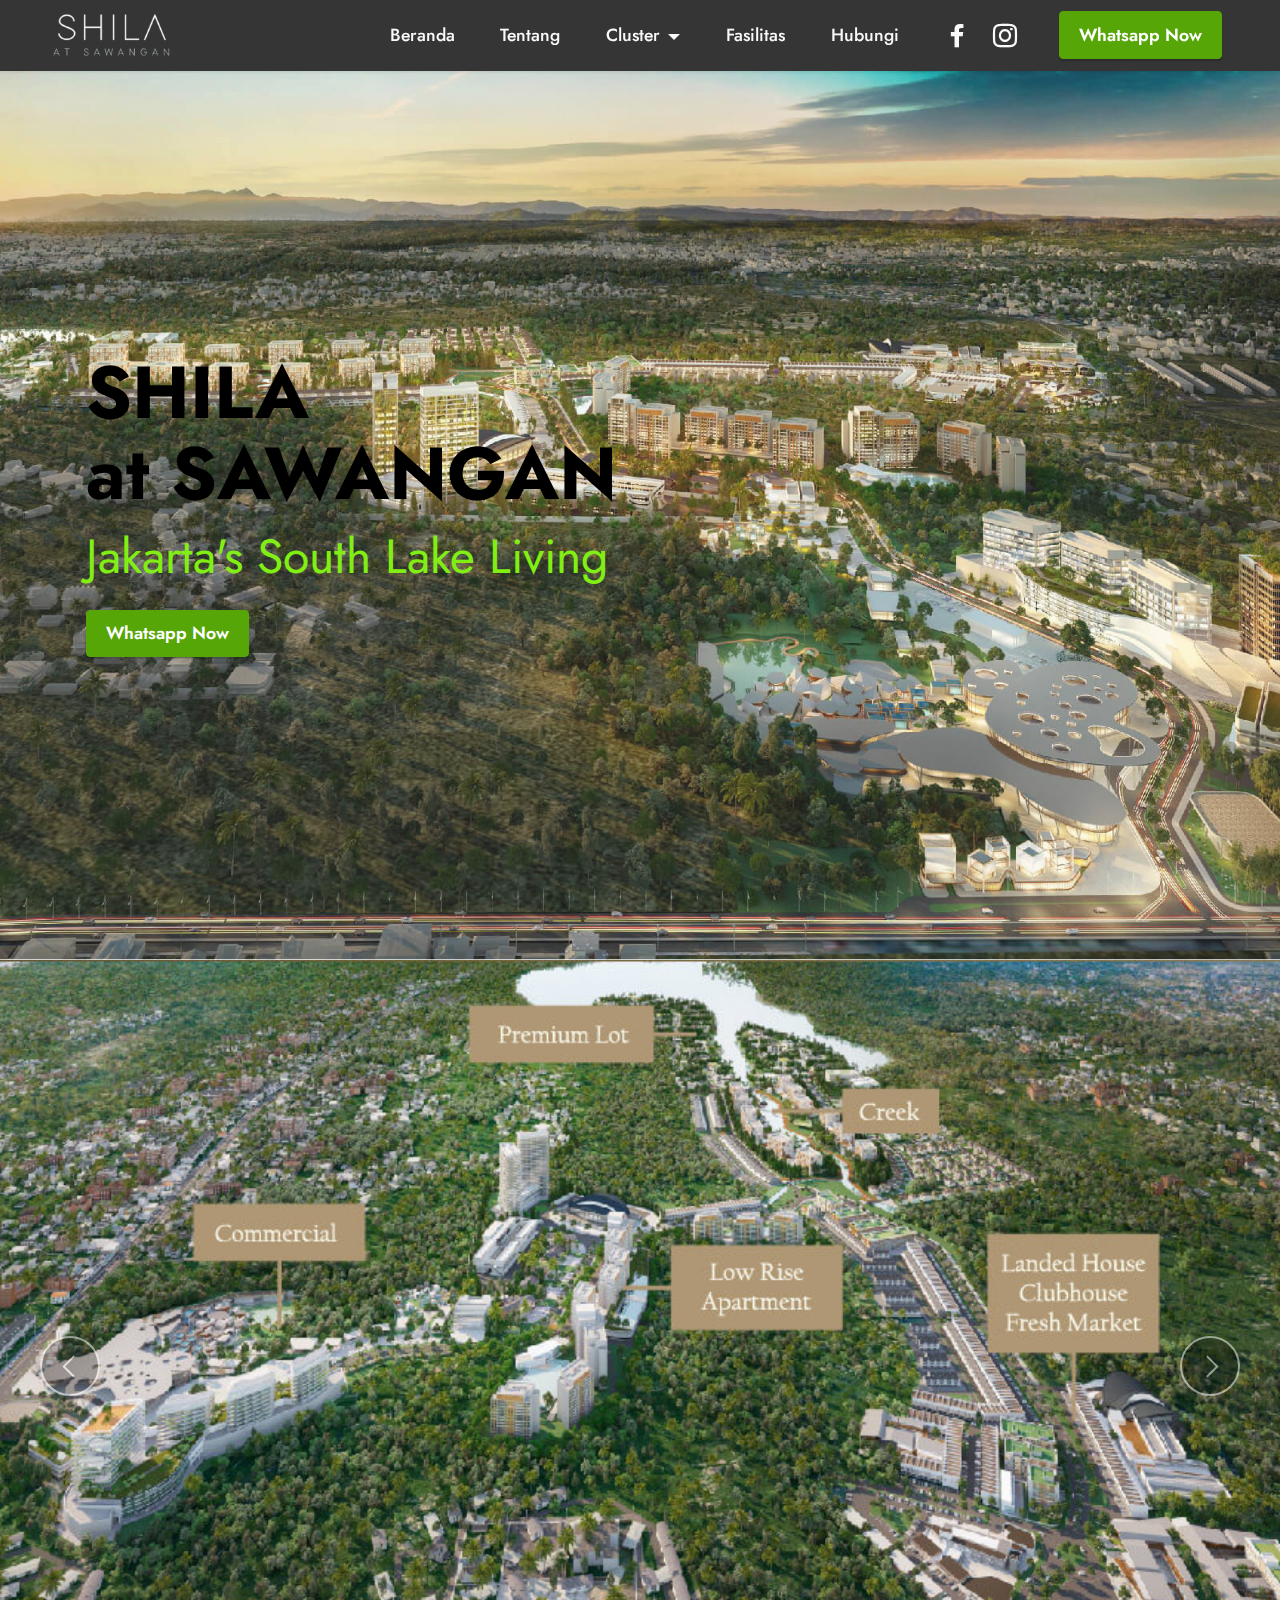
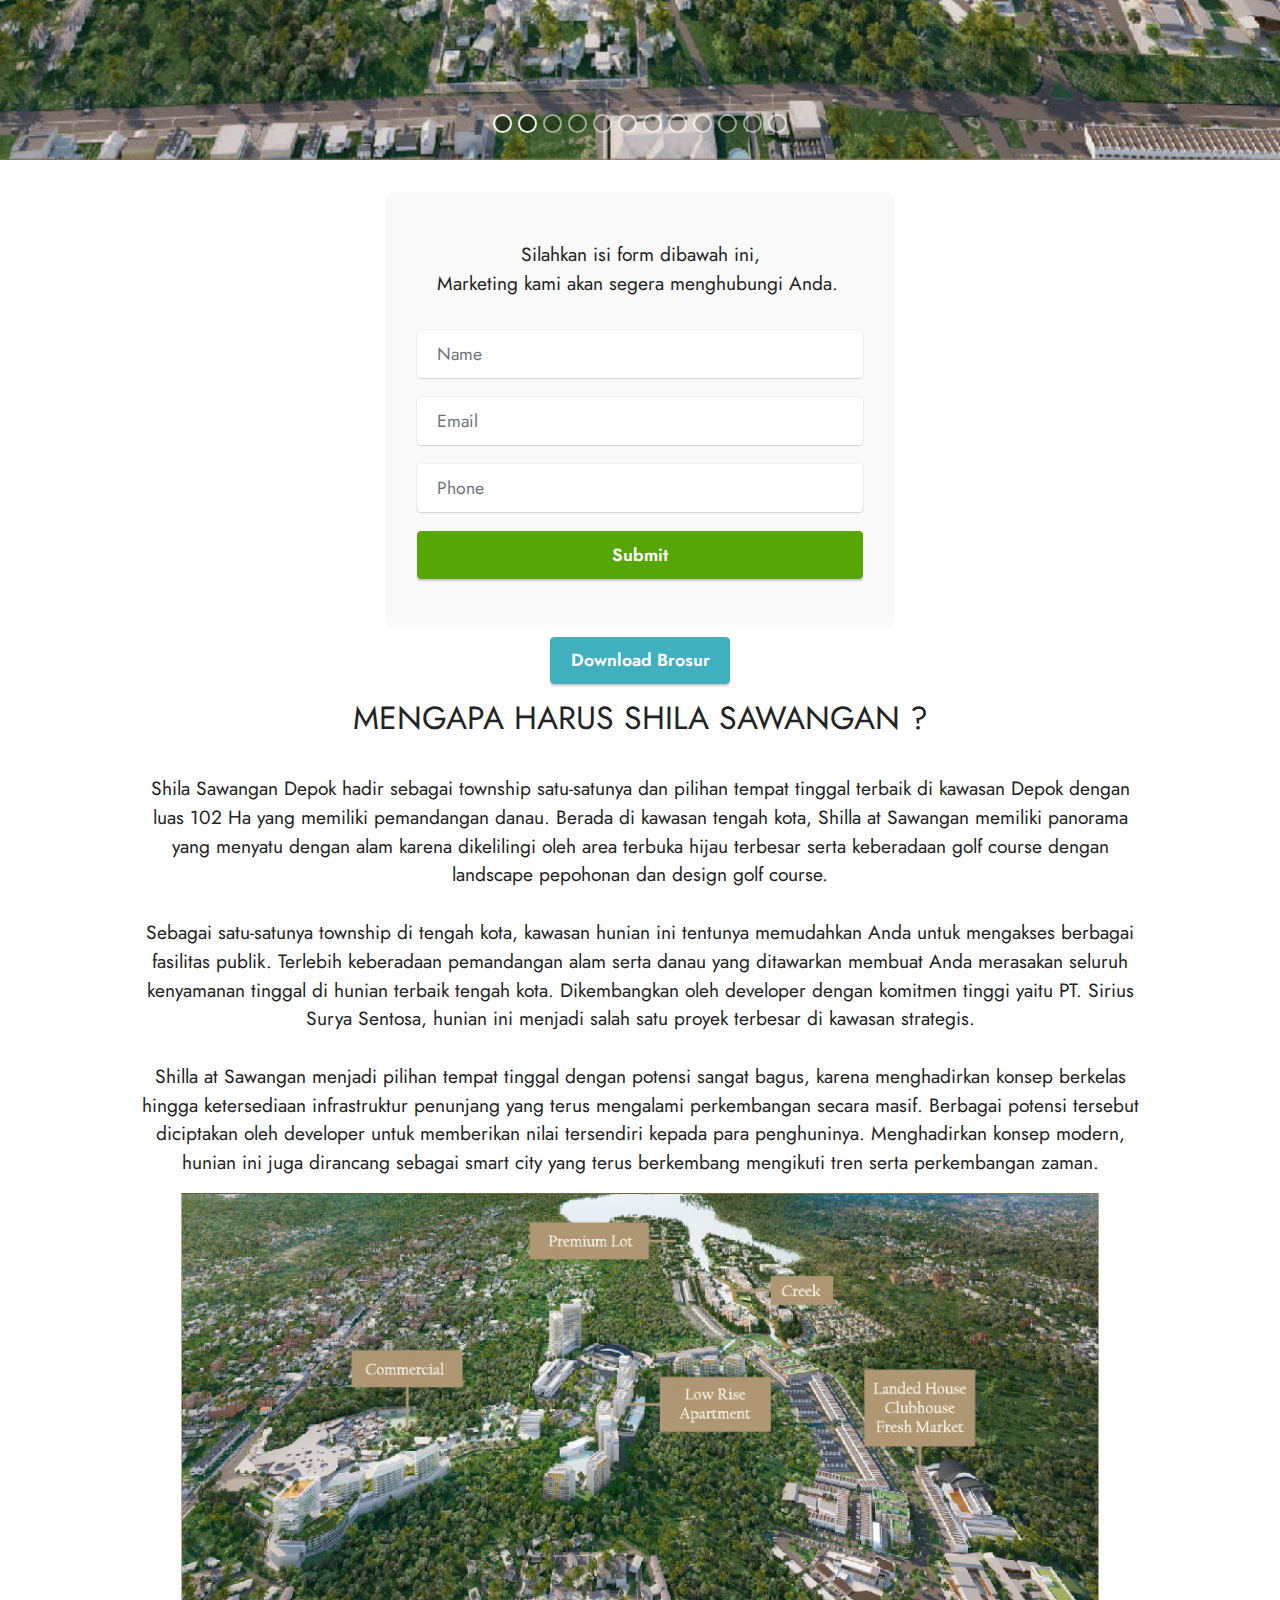
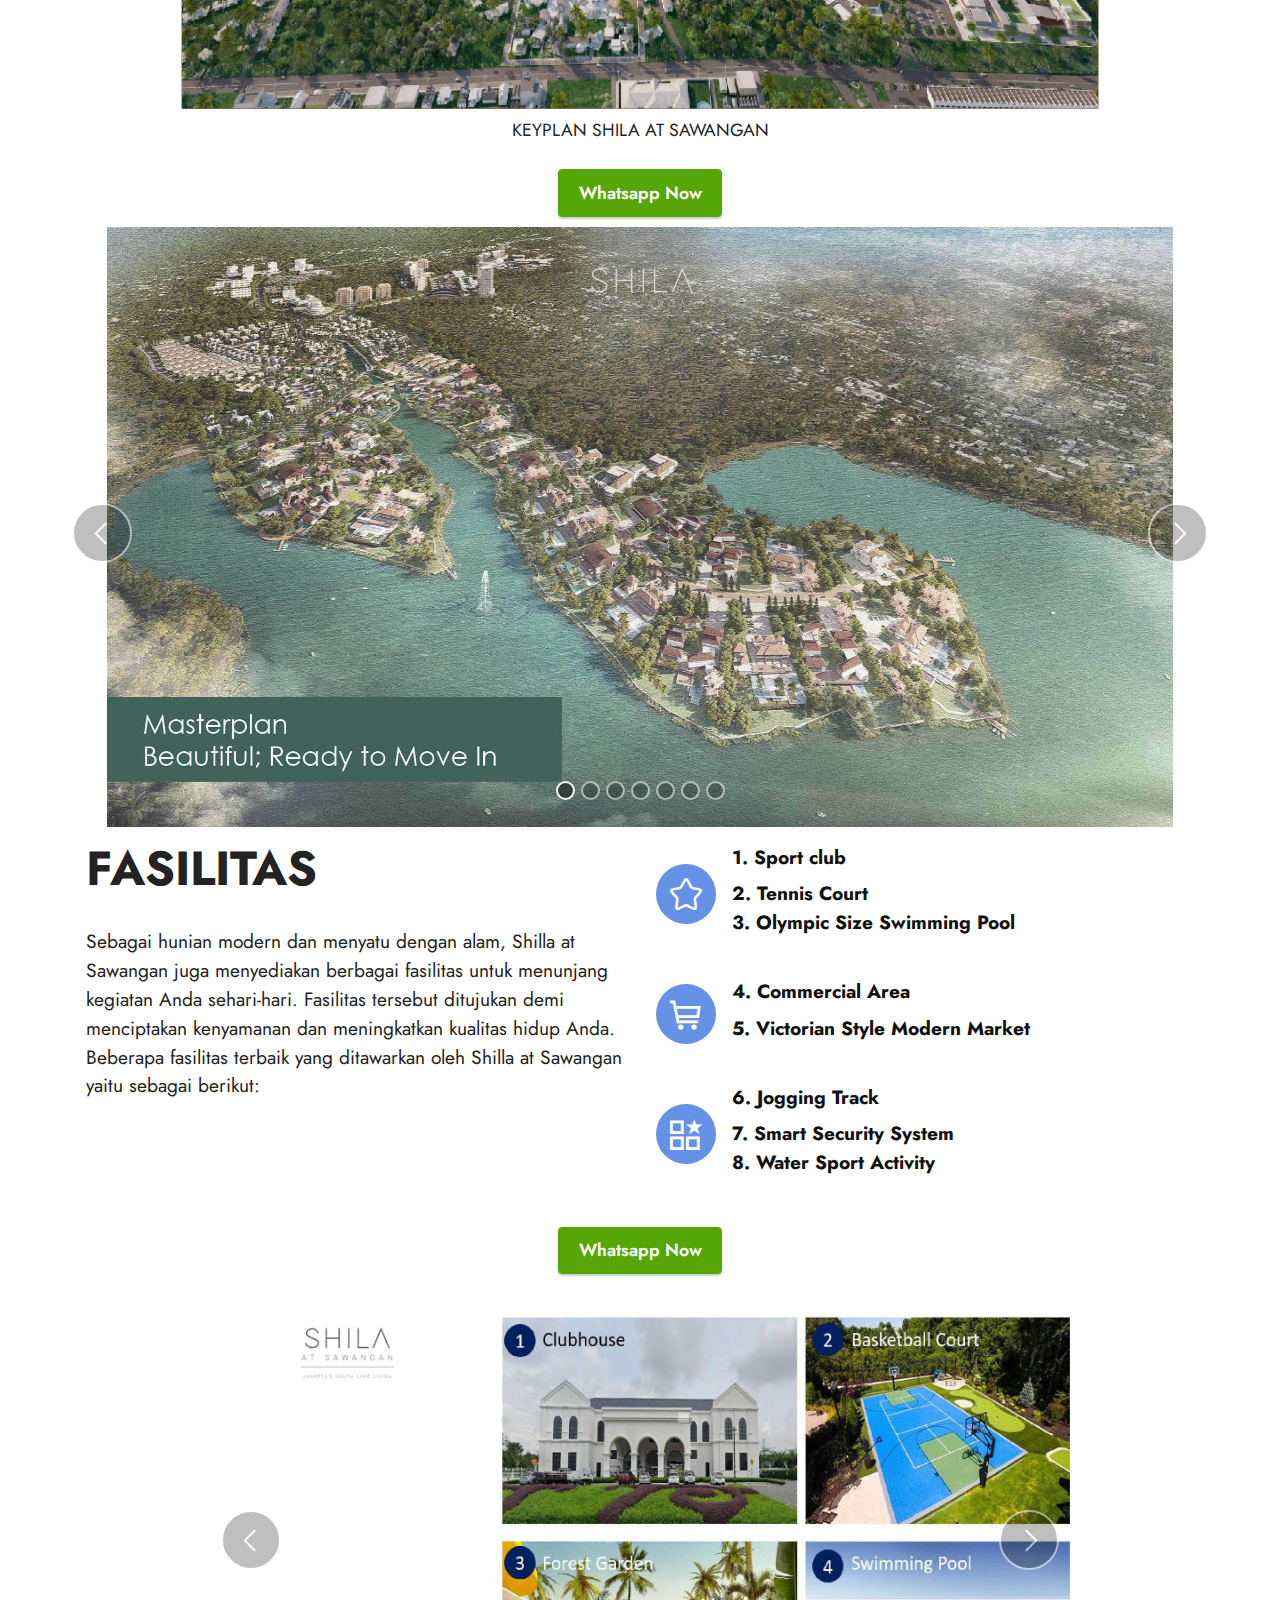
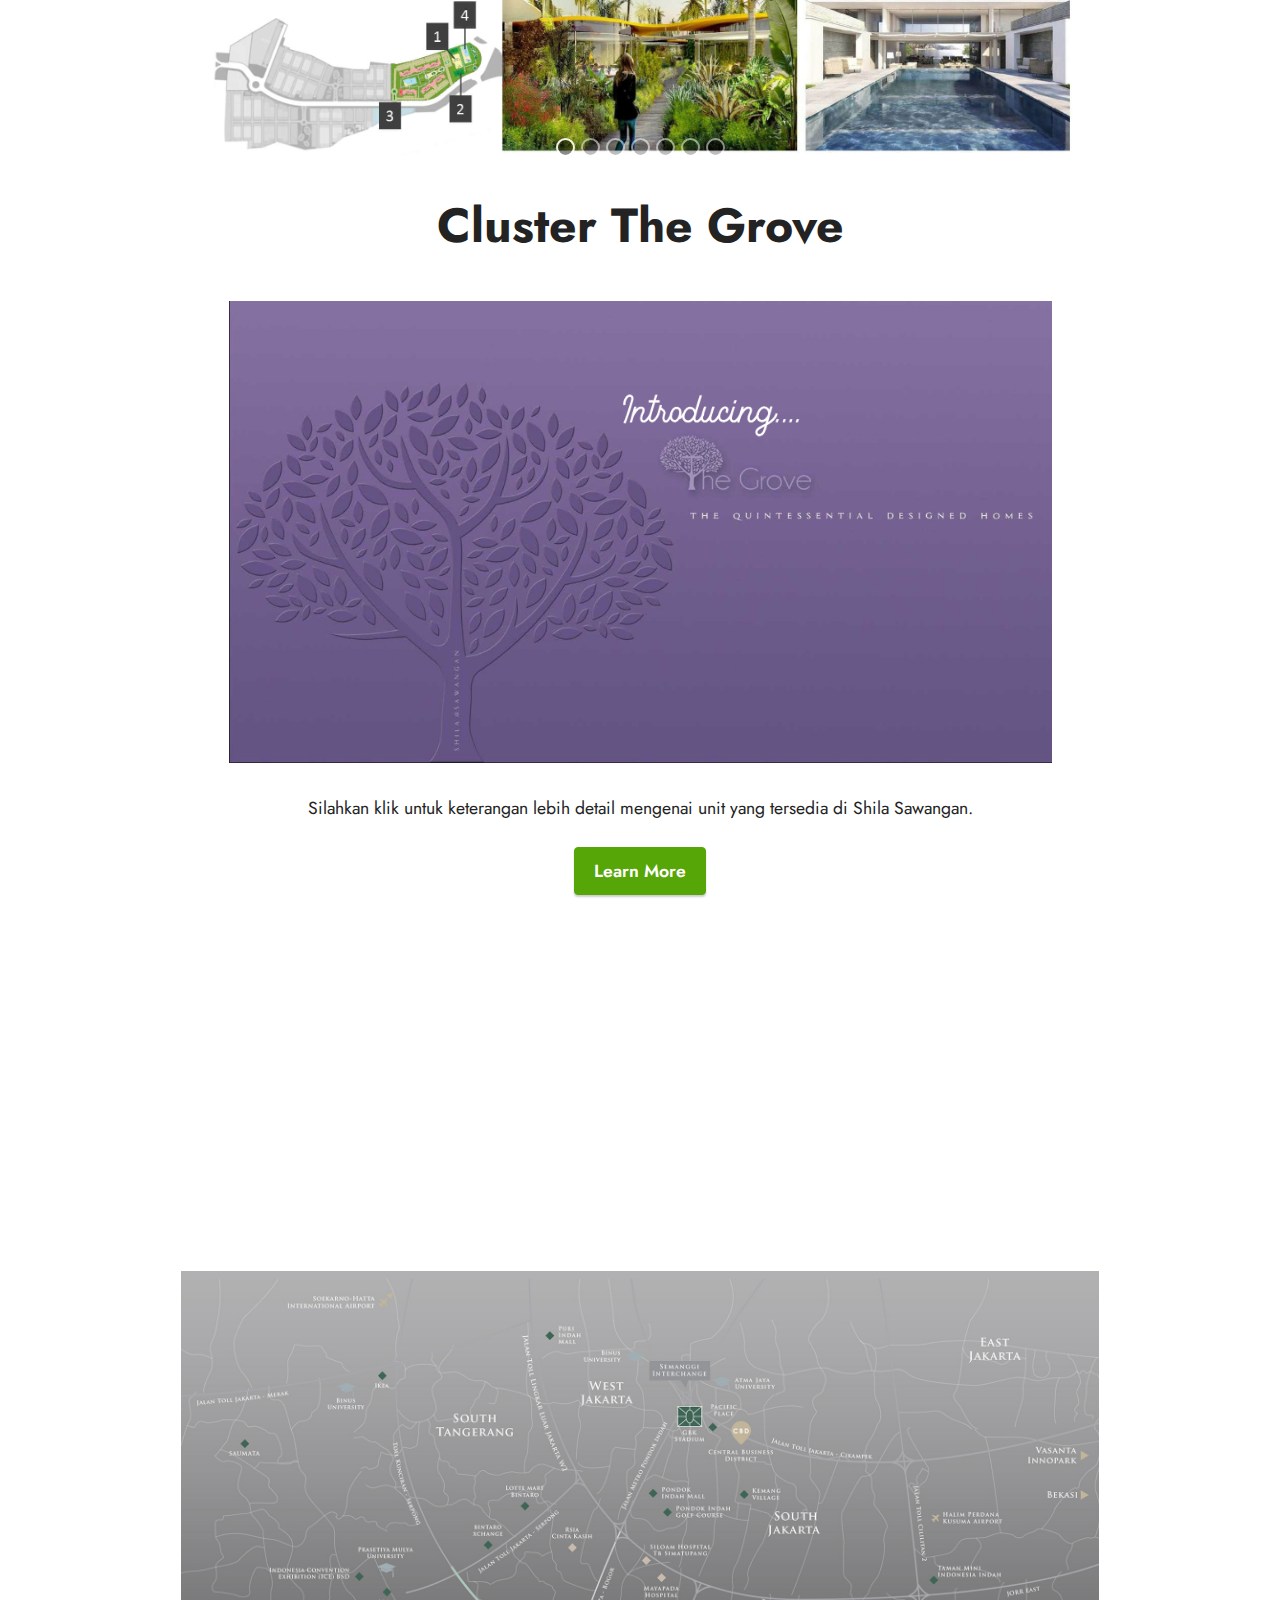
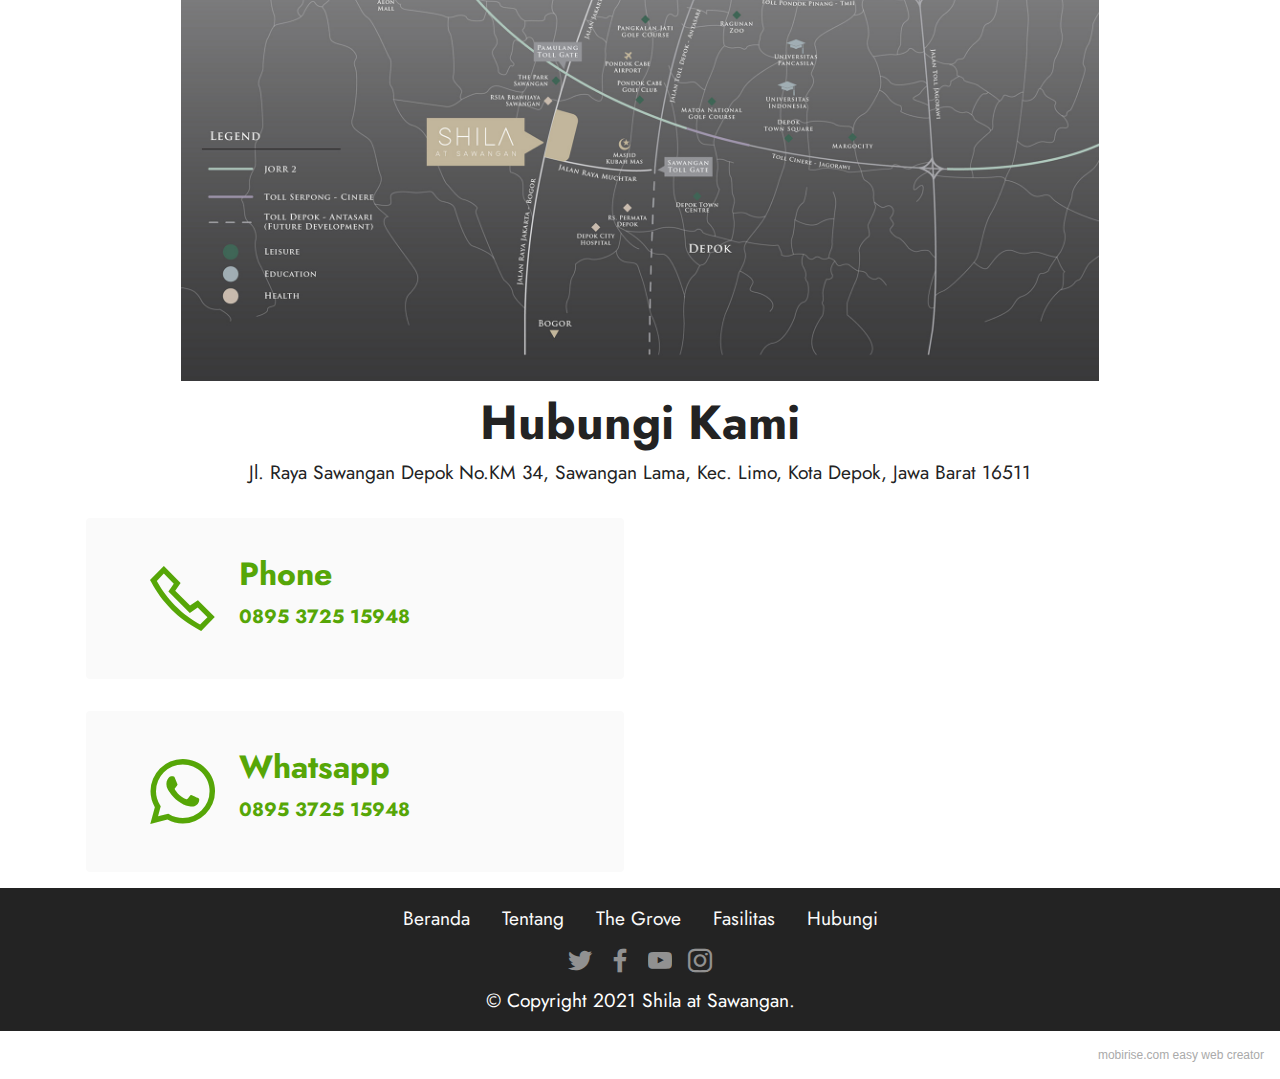
==== index.html @ 9d84429c "Download Button" ====
<!DOCTYPE html>
<html  >
<head>
  <!-- Site made with Mobirise Website Builder v5.3.0, https://mobirise.com -->
  <meta charset="UTF-8">
  <meta http-equiv="X-UA-Compatible" content="IE=edge">
  <meta name="generator" content="Mobirise v5.3.0, mobirise.com">
  <meta name="twitter:card" content="summary_large_image"/>
  <meta name="twitter:image:src" content="assets/images/index-meta.jpg">
  <meta property="og:image" content="assets/images/index-meta.jpg">
  <meta name="twitter:title" content="Shila Sawangan">
  <meta name="viewport" content="width=device-width, initial-scale=1, minimum-scale=1">
  <link rel="shortcut icon" href="assets/images/logo-sawangan-180x68.png" type="image/x-icon">
  <meta name="description" content="Shila Sawangan Depok hadir sebagai township satu-satunya dan pilihan tempat tinggal terbaik di kawasan Depok dengan luas 102 Ha yang memiliki pemandangan danau. Berada di kawasan tengah kota, Shilla at Sawangan memiliki panorama yang menyatu dengan alam karena dikelilingi oleh area terbuka hijau terbesar serta keberadaan golf course dengan landscape pepohonan dan design golf course. ">
  
  
  <title>Shila Sawangan</title>
  <link rel="stylesheet" href="assets/web/assets/mobirise-icons2/mobirise2.css">
  <link rel="stylesheet" href="assets/web/assets/mobirise-icons-bold/mobirise-icons-bold.css">
  <link rel="stylesheet" href="assets/tether/tether.min.css">
  <link rel="stylesheet" href="assets/bootstrap/css/bootstrap.min.css">
  <link rel="stylesheet" href="assets/bootstrap/css/bootstrap-grid.min.css">
  <link rel="stylesheet" href="assets/bootstrap/css/bootstrap-reboot.min.css">
  <link rel="stylesheet" href="assets/dropdown/css/style.css">
  <link rel="stylesheet" href="assets/formstyler/jquery.formstyler.css">
  <link rel="stylesheet" href="assets/formstyler/jquery.formstyler.theme.css">
  <link rel="stylesheet" href="assets/datepicker/jquery.datetimepicker.min.css">
  <link rel="stylesheet" href="assets/socicon/css/styles.css">
  <link rel="stylesheet" href="assets/theme/css/style.css">
  <link rel="preload" as="style" href="assets/mobirise/css/mbr-additional.css"><link rel="stylesheet" href="assets/mobirise/css/mbr-additional.css" type="text/css">
  
  
  
  
</head>
<body>
  
  <section class="menu menu3 cid-sv36XqWuFX" once="menu" id="menu3-0">
    
    <nav class="navbar navbar-dropdown navbar-fixed-top navbar-expand-lg">
        <div class="container-fluid">
            <div class="navbar-brand">
                <span class="navbar-logo">
                    <a href="https://shila-sawangan.web.id/">
                        <img src="assets/images/logo-sawangan-180x68.png" alt="Shila Sawangan" style="height: 3rem;">
                    </a>
                </span>
                
            </div>
            <button class="navbar-toggler" type="button" data-toggle="collapse" data-target="#navbarSupportedContent" aria-controls="navbarNavAltMarkup" aria-expanded="false" aria-label="Toggle navigation">
                <div class="hamburger">
                    <span></span>
                    <span></span>
                    <span></span>
                    <span></span>
                </div>
            </button>
            <div class="collapse navbar-collapse" id="navbarSupportedContent">
                <ul class="navbar-nav nav-dropdown" data-app-modern-menu="true"><li class="nav-item"><a class="nav-link link text-white text-primary display-4" href="index.html#top">
                            Beranda</a></li>
                    <li class="nav-item"><a class="nav-link link text-white text-primary display-4" href="tentang.html">
                            Tentang</a></li>
                    <li class="nav-item dropdown"><a class="nav-link link text-white text-primary dropdown-toggle display-4" href="#" data-toggle="dropdown-submenu" aria-expanded="false">Cluster</a><div class="dropdown-menu"><a class="text-white text-primary dropdown-item display-4" href="grove.html" aria-expanded="false">The Grove (Available)</a><a class="text-white text-primary dropdown-item display-4" href="grove.html">The Forest (Sold Out)<br></a><a class="text-white text-primary dropdown-item display-4" href="#" aria-expanded="false">Southlake (Sold Out)</a><a class="text-white text-primary dropdown-item display-4" href="#" aria-expanded="true">The Tillia (Coming Soon)</a></div>
                    </li><li class="nav-item"><a class="nav-link link text-white text-primary display-4" href="index.html#features13-g">Fasilitas</a></li><li class="nav-item"><a class="nav-link link text-white text-primary display-4" href="index.html#contacts3-o">Hubungi</a></li></ul>
                <div class="icons-menu">
                    <a class="iconfont-wrapper" href="https://mobiri.se" target="_blank">
                        <span class="p-2 mbr-iconfont socicon-facebook socicon" style="color: rgb(250, 250, 250); fill: rgb(250, 250, 250);"></span>
                    </a>
                    <a class="iconfont-wrapper" href="https://mobiri.se" target="_blank">
                        <span class="p-2 mbr-iconfont socicon-instagram socicon" style="color: rgb(250, 250, 250); fill: rgb(250, 250, 250);"></span>
                    </a>
                    
                    
                </div>
                <div class="navbar-buttons mbr-section-btn"><a class="btn btn-primary display-4" href="https://api.whatsapp.com/send?phone=62895372515948&text=Saya%20ingin%20mendapatkan%20Informasi%20mengenai%20Shila%20Sawangan." target="_blank">
                        Whatsapp Now</a></div>
            </div>
        </div>
    </nav>
</section>

<section class="header1 cid-sv38V84JdR mbr-fullscreen" id="header1-2">

    

    <div class="mbr-overlay" style="opacity: 0.1; background-color: rgb(250, 250, 250);"></div>

    <div class="container">
        <div class="row">
            <div class="col-12 col-lg-7">
                <h1 class="mbr-section-title mbr-fonts-style mb-3 display-1"><strong>SHILA <br>at SAWANGAN</strong></h1>
                <h2 class="mbr-section-subtitle mbr-fonts-style mb-3 display-2">
                        Jakarta's South Lake Living</h2>
                
                <div class="mbr-section-btn mt-3"><a class="btn btn-primary display-4" href="https://api.whatsapp.com/send?phone=62895372515948&text=Saya%20ingin%20mendapatkan%20Informasi%20mengenai%20Shila%20Sawangan." target="_blank">Whatsapp Now</a></div>
            </div>
        </div>
    </div>
</section>

<section class="slider1 cid-sFdTGETBrg" id="slider1-w">
    
    <div class="carousel slide carousel-fade" id="sGe1wWuUoc" data-ride="carousel" data-interval="3000">
        <ol class="carousel-indicators">
            <li data-slide-to="0" class="active" data-target="#sGe1wWuUoc"></li><li data-slide-to="1" class="active" data-target="#sGe1wWuUoc"></li>
            <li data-slide-to="2" data-target="#sGe1wWuUoc"></li>
            <li data-slide-to="3" data-target="#sGe1wWuUoc"></li><li data-slide-to="4" data-target="#sGe1wWuUoc"></li><li data-slide-to="5" data-target="#sGe1wWuUoc"></li><li data-slide-to="6" data-target="#sGe1wWuUoc"></li><li data-slide-to="7" data-target="#sGe1wWuUoc"></li><li data-slide-to="8" data-target="#sGe1wWuUoc"></li><li data-slide-to="9" data-target="#sGe1wWuUoc"></li><li data-slide-to="10" data-target="#sGe1wWuUoc"></li><li data-slide-to="11" data-target="#sGe1wWuUoc"></li>
        </ol>
        <div class="carousel-inner">
            <div class="carousel-item slider-image item active">
                <div class="item-wrapper">
                    <img class="d-block w-100" src="assets/images/project-plan-1.jpg" data-slide-to="0">
                    
                    
                </div>
            </div><div class="carousel-item slider-image item">
                <div class="item-wrapper">
                    <img class="d-block w-100" src="assets/images/keyplan-3.jpg" data-slide-to="1">
                    
                    
                </div>
            </div><div class="carousel-item slider-image item">
                <div class="item-wrapper">
                    <img class="d-block w-100" src="assets/images/keyplan-1.jpg" data-slide-to="2">
                    
                    
                </div>
            </div><div class="carousel-item slider-image item">
                <div class="item-wrapper">
                    <img class="d-block w-100" src="assets/images/keyplan-4.jpg" data-slide-to="3">
                    
                    
                </div>
            </div><div class="carousel-item slider-image item">
                <div class="item-wrapper">
                    <img class="d-block w-100" src="assets/images/the-courtyard-preview-2.jpg" data-slide-to="4">
                    
                    
                </div>
            </div><div class="carousel-item slider-image item">
                <div class="item-wrapper">
                    <img class="d-block w-100" src="assets/images/the-terrace-preview-2.jpg" data-slide-to="5">
                    
                    
                </div>
            </div><div class="carousel-item slider-image item">
                <div class="item-wrapper">
                    <img class="d-block w-100" src="assets/images/drone-1.jpg" data-slide-to="6">
                    
                    
                </div>
            </div>
            
            <div class="carousel-item slider-image item">
                <div class="item-wrapper">
                    <img class="d-block w-100" src="assets/images/drone-3.jpg" data-slide-to="7">
                    
                    
                </div>
            </div><div class="carousel-item slider-image item">
                <div class="item-wrapper">
                    <img class="d-block w-100" src="assets/images/drone-4.jpg" data-slide-to="8">
                    
                    
                </div>
            </div><div class="carousel-item slider-image item">
                <div class="item-wrapper">
                    <img class="d-block w-100" src="assets/images/drone-5.jpg" data-slide-to="9">
                    
                    
                </div>
            </div><div class="carousel-item slider-image item">
                <div class="item-wrapper">
                    <img class="d-block w-100" src="assets/images/drone-7.jpg" data-slide-to="10">
                    
                    
                </div>
            </div><div class="carousel-item slider-image item">
                <div class="item-wrapper">
                    <img class="d-block w-100" src="assets/images/drone-9.jpg" data-slide-to="12">
                    
                    
                </div>
            </div>
        </div>
        <a class="carousel-control carousel-control-prev" role="button" data-slide="prev" href="#sGe1wWuUoc">
            <span class="mobi-mbri mobi-mbri-arrow-prev" aria-hidden="true"></span>
            <span class="sr-only">Previous</span>
        </a>
        <a class="carousel-control carousel-control-next" role="button" data-slide="next" href="#sGe1wWuUoc">
            <span class="mobi-mbri mobi-mbri-arrow-next" aria-hidden="true"></span>
            <span class="sr-only">Next</span>
        </a>
    </div>
</section>

<section class="form7 cid-sFhVOV9rsq" id="form7-y">
    
    
    <div class="container">
        
        <div class="row justify-content-center mt-4">
            <div class="col-lg-8 mx-auto mbr-form" data-form-type="formoid">
                <form action="https://mobirise.eu/" method="POST" class="mbr-form form-with-styler mx-auto" data-form-title="Form Name"><input type="hidden" name="email" data-form-email="true" value="BFApQW/0kThVK7t0qRMWhZqGVN6vA7mZr1KBz47fOnr2KfbSk+oe35PPqkkTBHvTueoUlHQnd4VbFYWxclrf8GztiJtuwLYFO2Dc6Wj/Dga9X29UrUlB3zafELfB411L">
                    <p class="mbr-text mbr-fonts-style align-center mb-4 display-7">Silahkan isi form dibawah ini, <br>Marketing kami akan segera menghubungi Anda.&nbsp;<br></p>
                    <div class="row">
                        <div hidden="hidden" data-form-alert="" class="alert alert-success col-12">Thanks for filling
                            out the form!</div>
                        <div hidden="hidden" data-form-alert-danger="" class="alert alert-danger col-12">Oops...! some
                            problem!</div>
                    </div>
                    <div class="dragArea row">
                        <div class="col-lg-12 col-md-12 col-sm-12 form-group" data-for="name">
                            <input type="text" name="name" placeholder="Name" data-form-field="name" class="form-control" value="" id="name-form7-y">
                        </div>
                        <div class="col-lg-12 col-md-12 col-sm-12 form-group" data-for="email">
                            <input type="email" name="email" placeholder="Email" data-form-field="email" class="form-control" value="" id="email-form7-y">
                        </div>
                        <div data-for="phone" class="col-lg-12 col-md-12 col-sm-12 form-group">
                            <input type="tel" name="phone" placeholder="Phone" data-form-field="phone" class="form-control" value="" id="phone-form7-y">
                        </div>
                        <div class="col-auto mbr-section-btn align-center">
                            <button type="submit" class="btn btn-primary display-4">Submit</button>
                        </div>
                    </div>
                </form>
            </div>
        </div>
    </div>
</section>

<section class="content11 cid-sGe0Ct8gVn" id="content11-1p">
    
    <div class="container">
        <div class="row justify-content-center">
            <div class="col-md-12 col-lg-10">
                <div class="mbr-section-btn align-center"><a class="btn btn-success display-4" href="https://doc-08-8o-docs.googleusercontent.com/docs/securesc/0e074fmfnqah5u47vqpb94vjhcl89qld/gkhrqf3iocd8fgfbnm4bse6fj9ibnd4s/1629091275000/12211874889537883356/12211874889537883356/1heHFWgnbxjiC25o7IzHlCaZoEci02uD8?e=download&authuser=0&nonce=l1uc5t0ikrsp4&user=12211874889537883356&hash=fji6airkletrka0fbmn1pjvc8n1fg7q4" target="_blank">Download Brosur</a></div>
            </div>
        </div>
    </div>
</section>

<section class="content5 cid-sv3aWBG7Ne" id="content5-3">
    
    <div class="container">
        <div class="row justify-content-center">
            <div class="col-md-12 col-lg-11">
                
                <h4 class="mbr-section-subtitle mbr-fonts-style mb-4 display-5">MENGAPA HARUS SHILA SAWANGAN ?</h4>
                <p class="mbr-text mbr-fonts-style display-7">Shila Sawangan Depok hadir sebagai township satu-satunya dan pilihan tempat tinggal terbaik di kawasan Depok dengan luas 102 Ha yang memiliki pemandangan danau. Berada di kawasan tengah kota, Shilla at Sawangan memiliki panorama yang menyatu dengan alam karena dikelilingi oleh area terbuka hijau terbesar serta keberadaan golf course dengan landscape pepohonan dan design golf course.  
<br>
<br>Sebagai satu-satunya township di tengah kota, kawasan hunian ini tentunya memudahkan Anda untuk mengakses berbagai fasilitas publik. Terlebih keberadaan pemandangan alam serta danau yang ditawarkan membuat Anda merasakan seluruh kenyamanan tinggal di hunian terbaik tengah kota. Dikembangkan oleh developer dengan komitmen tinggi yaitu PT. Sirius Surya Sentosa, hunian ini menjadi salah satu proyek terbesar di kawasan strategis.
<br>
<br>Shilla at Sawangan menjadi pilihan tempat tinggal dengan potensi sangat bagus, karena menghadirkan konsep berkelas hingga ketersediaan infrastruktur penunjang yang terus mengalami perkembangan secara masif. Berbagai potensi tersebut diciptakan oleh developer untuk memberikan nilai tersendiri kepada para penghuninya. Menghadirkan konsep modern, hunian ini juga dirancang sebagai smart city yang terus berkembang mengikuti tren serta perkembangan zaman.</p>
            </div>
        </div>
    </div>
</section>

<section class="image3 cid-sv3dfGjluN" id="image3-4">
    

    

    <div class="container">
        <div class="row justify-content-center">
            <div class="col-12 col-lg-10">
                <div class="image-wrapper">
                    <img src="assets/images/project-plan-1.jpg" alt="Mobirise">
                    <p class="mbr-description mbr-fonts-style mt-2 align-center display-4">
                        KEYPLAN SHILA AT SAWANGAN</p>
                </div>
            </div>
        </div>
    </div>
</section>

<section class="content11 cid-sv3F2uRdUE" id="content11-s">
    
    <div class="container">
        <div class="row justify-content-center">
            <div class="col-md-12 col-lg-10">
                <div class="mbr-section-btn align-center"><a class="btn btn-primary display-4" href="https://api.whatsapp.com/send?phone=62895372515948&text=Saya%20ingin%20mendapatkan%20Informasi%20mengenai%20Shila%20Sawangan." target="_blank">Whatsapp Now</a></div>
            </div>
        </div>
    </div>
</section>

<section class="slider2 cid-sv3iftG4kn" id="slider2-9">
    

    
    <div class="container-fluid">
        <div class="row justify-content-center">
            <div class="col-12 col-md-10 col-lg-12">
                <div class="carousel slide" id="sGe1x03oyZ" data-ride="carousel" data-interval="3000">
                    
                    <ol class="carousel-indicators">
                        <li data-slide-to="0" class="active" data-target="#sGe1x03oyZ"></li>
                        <li data-slide-to="1" data-target="#sGe1x03oyZ"></li>
                        <li data-slide-to="2" data-target="#sGe1x03oyZ"></li><li data-slide-to="3" data-target="#sGe1x03oyZ"></li><li data-slide-to="4" data-target="#sGe1x03oyZ"></li><li data-slide-to="5" data-target="#sGe1x03oyZ"></li><li data-slide-to="6" data-target="#sGe1x03oyZ"></li>
                    </ol>
                    <div class="carousel-inner">
                        <div class="carousel-item slider-image item active">
                            <div class="item-wrapper">
                                <img class="d-block w-100" src="assets/images/masterplan-2.jpg">
                                
                            </div>
                        </div>
                        <div class="carousel-item slider-image item">
                            <div class="item-wrapper">
                                <img class="d-block w-100" src="assets/images/keyplan-2.jpg">
                                
                            </div>
                        </div>
                        <div class="carousel-item slider-image item">
                            <div class="item-wrapper">
                                <img class="d-block w-100" src="assets/images/keyplan-3.jpg">
                                
                            </div>
                        </div><div class="carousel-item slider-image item">
                            <div class="item-wrapper">
                                <img class="d-block w-100" src="assets/images/keyplan-4.jpg">
                                
                            </div>
                        </div><div class="carousel-item slider-image item">
                            <div class="item-wrapper">
                                <img class="d-block w-100" src="assets/images/geologi.jpg">
                                
                            </div>
                        </div><div class="carousel-item slider-image item">
                            <div class="item-wrapper">
                                <img class="d-block w-100" src="assets/images/danau-alami-1.jpg">
                                
                            </div>
                        </div><div class="carousel-item slider-image item">
                            <div class="item-wrapper">
                                <img class="d-block w-100" src="assets/images/greenery-1.jpg">
                                
                            </div>
                        </div>
                    </div>
                    <a class="carousel-control carousel-control-prev" role="button" data-slide="prev" href="#sGe1x03oyZ">
                        <span class="mobi-mbri mobi-mbri-arrow-prev" aria-hidden="true"></span>
                        <span class="sr-only">Previous</span>
                    </a>
                    <a class="carousel-control carousel-control-next" role="button" data-slide="next" href="#sGe1x03oyZ">
                        <span class="mobi-mbri mobi-mbri-arrow-next" aria-hidden="true"></span>
                        <span class="sr-only">Next</span>
                    </a>
                </div>
            </div>
        </div>
    </div>
</section>

<section class="features12 cid-sv3oEhB46V" id="features13-g">

    
    
    <div class="container">
        <div class="row justify-content-center">
            <div class="col-12 col-lg-6">
                <div class="card-wrapper">
                    <div class="card-box align-left">
                        <h4 class="card-title mbr-fonts-style mb-4 display-2">
                            <strong>FASILITAS</strong>
                        </h4>
                        <p class="mbr-text mbr-fonts-style mb-4 display-7">
                            Sebagai hunian modern dan menyatu dengan alam, Shilla at Sawangan juga menyediakan berbagai fasilitas untuk menunjang kegiatan Anda sehari-hari. Fasilitas tersebut ditujukan demi menciptakan kenyamanan dan meningkatkan kualitas hidup Anda. Beberapa fasilitas terbaik yang ditawarkan oleh Shilla at Sawangan yaitu sebagai berikut:</p>
                        
                    </div>
                </div>
            </div>
            <div class="col-12 col-lg-6">
                <div class="item mbr-flex">
                    <div class="icon-box">
                        <span class="mbr-iconfont mbrib-star"></span>
                    </div>
                    <div class="text-box">
                        <h4 class="icon-title mbr-black mbr-fonts-style display-7"><strong>1. Sport club</strong></h4>
                        <h5 class="icon-text mbr-black mbr-fonts-style display-7"><strong>2. Tennis Court</strong><br><strong>3. Olympic Size Swimming Pool</strong></h5>
                    </div>
                </div>
                <div class="item mbr-flex">
                    <div class="icon-box">
                        <span class="mbr-iconfont mobi-mbri-shopping-cart mobi-mbri"></span>
                    </div>
                    <div class="text-box">
                        <h4 class="icon-title mbr-black mbr-fonts-style display-7"><strong>4. Commercial Area</strong></h4>
                        <h5 class="icon-text mbr-black mbr-fonts-style display-7"><strong>5. Victorian Style Modern Market</strong><br></h5>
                    </div>
                </div>
                <div class="item mbr-flex">
                    <div class="icon-box">
                        <span class="mbr-iconfont mobi-mbri-features mobi-mbri"></span>
                    </div>
                    <div class="text-box">
                        <h4 class="icon-title mbr-black mbr-fonts-style display-7">
                            <strong>6. Jogging Track</strong></h4>
                        <h5 class="icon-text mbr-black mbr-fonts-style display-7"><strong>7. Smart Security System</strong><br><strong>8. Water Sport Activity</strong></h5>
                    </div>
                </div>
            </div>
        </div>
    </div>
</section>

<section class="content11 cid-sv3EXIoNdE" id="content11-q">
    
    <div class="container">
        <div class="row justify-content-center">
            <div class="col-md-12 col-lg-10">
                <div class="mbr-section-btn align-center"><a class="btn btn-primary display-4" href="https://api.whatsapp.com/send?phone=62895372515948&text=Saya%20ingin%20mendapatkan%20Informasi%20mengenai%20Shila%20Sawangan." target="_blank">Whatsapp Now</a></div>
            </div>
        </div>
    </div>
</section>

<section class="slider2 cid-sG8kfiLw0b" id="slider2-1n">
    

    
    <div class="container">
        <div class="row justify-content-center">
            <div class="col-12 col-md-10">
                <div class="carousel slide" id="sGe1x1YKP9" data-ride="carousel" data-interval="3000">
                    
                    <ol class="carousel-indicators">
                        <li data-slide-to="0" class="active" data-target="#sGe1x1YKP9"></li>
                        <li data-slide-to="1" data-target="#sGe1x1YKP9"></li>
                        <li data-slide-to="2" data-target="#sGe1x1YKP9"></li><li data-slide-to="3" data-target="#sGe1x1YKP9"></li><li data-slide-to="4" data-target="#sGe1x1YKP9"></li><li data-slide-to="5" data-target="#sGe1x1YKP9"></li><li data-slide-to="6" data-target="#sGe1x1YKP9"></li>
                    </ol>
                    <div class="carousel-inner">
                        <div class="carousel-item slider-image item active">
                            <div class="item-wrapper">
                                <img class="d-block w-100" src="assets/images/fasilitas-1.jpg">
                                
                            </div>
                        </div>
                        <div class="carousel-item slider-image item">
                            <div class="item-wrapper">
                                <img class="d-block w-100" src="assets/images/bussiness-park-1.jpg">
                                
                            </div>
                        </div>
                        <div class="carousel-item slider-image item">
                            <div class="item-wrapper">
                                <img class="d-block w-100" src="assets/images/open-air-mall-1.jpg">
                                
                            </div>
                        </div><div class="carousel-item slider-image item">
                            <div class="item-wrapper">
                                <img class="d-block w-100" src="assets/images/modern-market-1.jpg">
                                
                            </div>
                        </div><div class="carousel-item slider-image item">
                            <div class="item-wrapper">
                                <img class="d-block w-100" src="assets/images/shop-house-1.jpg">
                                
                            </div>
                        </div><div class="carousel-item slider-image item">
                            <div class="item-wrapper">
                                <img class="d-block w-100" src="assets/images/retail-area-1.jpg">
                                
                            </div>
                        </div><div class="carousel-item slider-image item">
                            <div class="item-wrapper">
                                <img class="d-block w-100" src="assets/images/the-xchange-1.jpg">
                                
                            </div>
                        </div>
                    </div>
                    <a class="carousel-control carousel-control-prev" role="button" data-slide="prev" href="#sGe1x1YKP9">
                        <span class="mobi-mbri mobi-mbri-arrow-prev" aria-hidden="true"></span>
                        <span class="sr-only">Previous</span>
                    </a>
                    <a class="carousel-control carousel-control-next" role="button" data-slide="next" href="#sGe1x1YKP9">
                        <span class="mobi-mbri mobi-mbri-arrow-next" aria-hidden="true"></span>
                        <span class="sr-only">Next</span>
                    </a>
                </div>
            </div>
        </div>
    </div>
</section>

<section class="content4 cid-sFoOGwFdua" id="content4-1l">
    
    
    <div class="container">
        <div class="row justify-content-center">
            <div class="title col-md-12 col-lg-10">
                <h3 class="mbr-section-title mbr-fonts-style align-center mb-4 display-2">
                    <strong>Cluster The Grove</strong></h3>
                
                
            </div>
        </div>
    </div>
</section>

<section class="header9 cid-sFoPac23fw" id="header9-1m">

    

    

    <div class="text-center container">
        <div class="row justify-content-center">
            <div class="col-md-12 col-lg-9">
                <div class="image-wrap mb-4">
                    <a href="grove.html"><img src="assets/images/the-grove-1.jpg" alt="The Grove"></a>
                </div>
                
                <p class="mbr-text mbr-fonts-style display-4">Silahkan klik untuk keterangan lebih detail mengenai unit yang tersedia di Shila Sawangan.</p>
                <div class="mbr-section-btn mt-3"><a class="btn btn-primary display-4" href="grove.html">Learn More</a></div>
            </div>
        </div>
    </div>
</section>

<section class="video3 cid-sv3z4uEJGe" id="video3-n">
    
    
    <div class="container">
        
        <div class="row mt-4">
            <div class="col-12 col-md-6 video-block">
                <div class="video-wrapper"><iframe class="mbr-embedded-video" src="https://www.youtube.com/embed/BcMMIHgP61Q?rel=0&amp;amp;showinfo=0&amp;autoplay=0&amp;loop=0" width="1280" height="720" frameborder="0" allowfullscreen></iframe></div>
                
            </div>
            <div class="col-12 col-md-6 video-block">
                <div class="video-wrapper"><iframe class="mbr-embedded-video" src="https://www.youtube.com/embed/uyK3rcDn4aU?rel=0&amp;amp;showinfo=0&amp;autoplay=0&amp;loop=0" width="1280" height="720" frameborder="0" allowfullscreen></iframe></div>
                
            </div>
        </div>
    </div>
</section>

<section class="image3 cid-sFdY0dn2hr" id="image3-x">
    

    

    <div class="container">
        <div class="row justify-content-center">
            <div class="col-12 col-lg-10">
                <div class="image-wrapper">
                    <img src="assets/images/map-1.jpg" alt="Mobirise">
                    
                </div>
            </div>
        </div>
    </div>
</section>

<section class="contacts3 map1 cid-sv3zaI6n2v" id="contacts3-o">

    
    
    <div class="container">
        <div class="mbr-section-head">
            <h3 class="mbr-section-title mbr-fonts-style align-center mb-0 display-2">
                <strong>Hubungi Kami</strong></h3>
            <h4 class="mbr-section-subtitle mbr-fonts-style align-center mb-0 mt-2 display-7">Jl. Raya Sawangan Depok No.KM 34, Sawangan Lama, Kec. Limo, Kota Depok, Jawa Barat 16511</h4>
        </div>
        <div class="row justify-content-center mt-4">
            <div class="card col-12 col-md-6">
                <div class="card-wrapper">
                    <div class="image-wrapper">
                        <a href="tel:+62895372515948"><span class="mbr-iconfont mobi-mbri-phone mobi-mbri" style="font-size: 65px;"></span></a>
                    </div>
                    <div class="text-wrapper">
                        <h6 class="card-title mbr-fonts-style mb-1 display-5">
                            <a href="tel:+62895372515948" class="text-primary"><strong>Phone</strong></a>
                        </h6>
                        <p class="mbr-text mbr-fonts-style display-7"><a href="tel:+62895372515948" class="text-primary"><strong>0895 3725 15948</strong></a><br></p>
                    </div>
                </div>
                <div class="card-wrapper">
                    <div class="image-wrapper">
                        <a href="https://api.whatsapp.com/send?phone=62895372515948&text=Saya%20ingin%20mendapatkan%20Informasi%20mengenai%20Shila%20Sawangan." target="_blank"><span class="mbr-iconfont socicon-whatsapp socicon" style="font-size: 65px;"></span></a>
                    </div>
                    <div class="text-wrapper">
                        <h6 class="card-title mbr-fonts-style mb-1 display-5"><a href="https://api.whatsapp.com/send?phone=62895372515948&text=Saya%20ingin%20mendapatkan%20Informasi%20mengenai%20Shila%20Sawangan." class="text-primary" target="_blank"><strong>Whatsapp</strong></a></h6>
                        <p class="mbr-text mbr-fonts-style display-7"><a href="https://api.whatsapp.com/send?phone=6281282271895‬&text=Saya%20ingin%20mendapatkan%20Informasi%20mengenai%20Shila%20Sawangan." class="text-primary" target="_blank"></a><a href="https://api.whatsapp.com/send?phone=62895372515948&text=Saya%20ingin%20mendapatkan%20Informasi%20mengenai%20Shila%20Sawangan." class="text-primary" target="_blank"><strong>0895 3725 15948</strong></a><br></p>
                    </div>
                </div>
            </div>
            <div class="map-wrapper col-12 col-md-6">
                <div class="google-map"><iframe frameborder="0" style="border:0" src="https://www.google.com/maps/embed?pb=!1m18!1m12!1m3!1d253760.4893731079!2d106.61231891640624!3d-6.393014099999992!2m3!1f0!2f0!3f0!3m2!1i1024!2i768!4f13.1!3m3!1m2!1s0x2e69e9f278997f69%3A0xd871c37e2b328ab9!2sSHILA%20at%20SAWANGAN%20Jakarta%20South%20Lake%20Living!5e0!3m2!1sid!2sid!4v1618860537367!5m2!1sid!2sid" allowfullscreen=""></iframe></div>
            </div>
        </div>
    </div>
</section>

<section class="footer3 cid-sv3zkDLk5g" once="footers" id="footer3-p">

    

    

    <div class="container">
        <div class="media-container-row align-center mbr-white">
            <div class="row row-links">
                <ul class="foot-menu">
                    
                    
                    
                    
                    
                <li class="foot-menu-item mbr-fonts-style display-7">
                        <a class="text-white text-primary" href="index.html#top" target="_blank">Beranda
                    </a></li><li class="foot-menu-item mbr-fonts-style display-7"><a href="tentang.html" class="text-white text-primary">Tentang</a></li><li class="foot-menu-item mbr-fonts-style display-7"><a href="grove.html" class="text-white">The Grove</a></li><li class="foot-menu-item mbr-fonts-style display-7"><a href="index.html#features13-g" class="text-white text-primary">Fasilitas</a></li><li class="foot-menu-item mbr-fonts-style display-7"><a href="index.html#contacts3-o" class="text-white text-primary">Hubungi</a></li></ul>
            </div>
            <div class="row social-row">
                <div class="social-list align-right pb-2">
                    
                    
                    
                    
                    
                    
                <div class="soc-item">
                        <a href="https://twitter.com/mobirise" target="_blank">
                            <span class="socicon-twitter socicon mbr-iconfont mbr-iconfont-social"></span>
                        </a>
                    </div><div class="soc-item">
                        <a href="https://www.facebook.com/pages/Mobirise/1616226671953247" target="_blank">
                            <span class="socicon-facebook socicon mbr-iconfont mbr-iconfont-social"></span>
                        </a>
                    </div><div class="soc-item">
                        <a href="https://www.youtube.com/c/mobirise" target="_blank">
                            <span class="socicon-youtube socicon mbr-iconfont mbr-iconfont-social"></span>
                        </a>
                    </div><div class="soc-item">
                        <a href="https://instagram.com/mobirise" target="_blank">
                            <span class="socicon-instagram socicon mbr-iconfont mbr-iconfont-social"></span>
                        </a>
                    </div></div>
            </div>
            <div class="row row-copirayt">
                <p class="mbr-text mb-0 mbr-fonts-style mbr-white align-center display-7">
                    © Copyright 2021 Shila at Sawangan.</p>
            </div>
        </div>
    </div>
</section><section style="background-color: #fff; font-family: -apple-system, BlinkMacSystemFont, 'Segoe UI', 'Roboto', 'Helvetica Neue', Arial, sans-serif; color:#aaa; font-size:12px; padding: 0; align-items: center; display: flex;"><a href="https://mobirise.site/i" style="flex: 1 1; height: 3rem; padding-left: 1rem;"></a><p style="flex: 0 0 auto; margin:0; padding-right:1rem;"><a href="https://mobirise.site" style="color:#aaa;">mobirise.com</a> easy web creator</p></section><script src="assets/web/assets/jquery/jquery.min.js"></script>  <script src="assets/popper/popper.min.js"></script>  <script src="assets/tether/tether.min.js"></script>  <script src="assets/bootstrap/js/bootstrap.min.js"></script>  <script src="assets/smoothscroll/smooth-scroll.js"></script>  <script src="assets/dropdown/js/nav-dropdown.js"></script>  <script src="assets/dropdown/js/navbar-dropdown.js"></script>  <script src="assets/touchswipe/jquery.touch-swipe.min.js"></script>  <script src="assets/formstyler/jquery.formstyler.js"></script>  <script src="assets/formstyler/jquery.formstyler.min.js"></script>  <script src="assets/datepicker/jquery.datetimepicker.full.js"></script>  <script src="assets/playervimeo/vimeo_player.js"></script>  <script src="assets/theme/js/script.js"></script>  <script src="assets/formoid/formoid.min.js"></script>  
  
  
</body>
</html>
---- assets/web/assets/mobirise-icons2/mobirise2.css ----
@font-face {
  font-family: 'Moririse2';
  font-display: swap;
  src:  url('mobirise2.eot?f2bix4');
  src:  url('mobirise2.eot?f2bix4#iefix') format('embedded-opentype'),
    url('mobirise2.ttf?f2bix4') format('truetype'),
    url('mobirise2.woff?f2bix4') format('woff'),
    url('mobirise2.svg?f2bix4#mobirise2') format('svg');
  font-weight: normal;
  font-style: normal;
}

[class^="mobi-"], [class*=" mobi-"] {
  /* use !important to prevent issues with browser extensions that change fonts */
  font-family: 'Moririse2' !important;
  speak: none;
  font-style: normal;
  font-weight: normal;
  font-variant: normal;
  text-transform: none;
  line-height: 1;

  /* Better Font Rendering =========== */
  -webkit-font-smoothing: antialiased;
  -moz-osx-font-smoothing: grayscale;
}

.mobi-mbri-add-submenu:before {
  content: "\e900";
}
.mobi-mbri-alert:before {
  content: "\e901";
}
.mobi-mbri-align-center:before {
  content: "\e902";
}
.mobi-mbri-align-justify:before {
  content: "\e903";
}
.mobi-mbri-align-left:before {
  content: "\e904";
}
.mobi-mbri-align-right:before {
  content: "\e905";
}
.mobi-mbri-android:before {
  content: "\e906";
}
.mobi-mbri-apple:before {
  content: "\e907";
}
.mobi-mbri-arrow-down:before {
  content: "\e908";
}
.mobi-mbri-arrow-next:before {
  content: "\e909";
}
.mobi-mbri-arrow-prev:before {
  content: "\e90a";
}
.mobi-mbri-arrow-up:before {
  content: "\e90b";
}
.mobi-mbri-bold:before {
  content: "\e90c";
}
.mobi-mbri-bookmark:before {
  content: "\e90d";
}
.mobi-mbri-bootstrap:before {
  content: "\e90e";
}
.mobi-mbri-briefcase:before {
  content: "\e90f";
}
.mobi-mbri-browse:before {
  content: "\e910";
}
.mobi-mbri-bulleted-list:before {
  content: "\e911";
}
.mobi-mbri-calendar:before {
  content: "\e912";
}
.mobi-mbri-camera:before {
  content: "\e913";
}
.mobi-mbri-cart-add:before {
  content: "\e914";
}
.mobi-mbri-cart-full:before {
  content: "\e915";
}
.mobi-mbri-cash:before {
  content: "\e916";
}
.mobi-mbri-change-style:before {
  content: "\e917";
}
.mobi-mbri-chat:before {
  content: "\e918";
}
.mobi-mbri-clock:before {
  content: "\e919";
}
.mobi-mbri-close:before {
  content: "\e91a";
}
.mobi-mbri-cloud:before {
  content: "\e91b";
}
.mobi-mbri-code:before {
  content: "\e91c";
}
.mobi-mbri-contact-form:before {
  content: "\e91d";
}
.mobi-mbri-credit-card:before {
  content: "\e91e";
}
.mobi-mbri-cursor-click:before {
  content: "\e91f";
}
.mobi-mbri-cust-feedback:before {
  content: "\e920";
}
.mobi-mbri-database:before {
  content: "\e921";
}
.mobi-mbri-delivery:before {
  content: "\e922";
}
.mobi-mbri-desktop:before {
  content: "\e923";
}
.mobi-mbri-devices:before {
  content: "\e924";
}
.mobi-mbri-down:before {
  content: "\e925";
}
.mobi-mbri-download-2:before {
  content: "\e926";
}
.mobi-mbri-download:before {
  content: "\e927";
}
.mobi-mbri-drag-n-drop-2:before {
  content: "\e928";
}
.mobi-mbri-drag-n-drop:before {
  content: "\e929";
}
.mobi-mbri-edit-2:before {
  content: "\e92a";
}
.mobi-mbri-edit:before {
  content: "\e92b";
}
.mobi-mbri-error:before {
  content: "\e92c";
}
.mobi-mbri-extension:before {
  content: "\e92d";
}
.mobi-mbri-features:before {
  content: "\e92e";
}
.mobi-mbri-file:before {
  content: "\e92f";
}
.mobi-mbri-flag:before {
  content: "\e930";
}
.mobi-mbri-folder:before {
  content: "\e931";
}
.mobi-mbri-gift:before {
  content: "\e932";
}
.mobi-mbri-github:before {
  content: "\e933";
}
.mobi-mbri-globe-2:before {
  content: "\e934";
}
.mobi-mbri-globe:before {
  content: "\e935";
}
.mobi-mbri-growing-chart:before {
  content: "\e936";
}
.mobi-mbri-hearth:before {
  content: "\e937";
}
.mobi-mbri-help:before {
  content: "\e938";
}
.mobi-mbri-home:before {
  content: "\e939";
}
.mobi-mbri-hot-cup:before {
  content: "\e93a";
}
.mobi-mbri-idea:before {
  content: "\e93b";
}
.mobi-mbri-image-gallery:before {
  content: "\e93c";
}
.mobi-mbri-image-slider:before {
  content: "\e93d";
}
.mobi-mbri-info:before {
  content: "\e93e";
}
.mobi-mbri-italic:before {
  content: "\e93f";
}
.mobi-mbri-key:before {
  content: "\e940";
}
.mobi-mbri-laptop:before {
  content: "\e941";
}
.mobi-mbri-layers:before {
  content: "\e942";
}
.mobi-mbri-left-right:before {
  content: "\e943";
}
.mobi-mbri-left:before {
  content: "\e944";
}
.mobi-mbri-letter:before {
  content: "\e945";
}
.mobi-mbri-like:before {
  content: "\e946";
}
.mobi-mbri-link:before {
  content: "\e947";
}
.mobi-mbri-lock:before {
  content: "\e948";
}
.mobi-mbri-login:before {
  content: "\e949";
}
.mobi-mbri-logout:before {
  content: "\e94a";
}
.mobi-mbri-magic-stick:before {
  content: "\e94b";
}
.mobi-mbri-map-pin:before {
  content: "\e94c";
}
.mobi-mbri-menu:before {
  content: "\e94d";
}
.mobi-mbri-mobile-2:before {
  content: "\e94e";
}
.mobi-mbri-mobile-horizontal:before {
  content: "\e94f";
}
.mobi-mbri-mobile:before {
  content: "\e950";
}
.mobi-mbri-mobirise:before {
  content: "\e951";
}
.mobi-mbri-more-horizontal:before {
  content: "\e952";
}
.mobi-mbri-more-vertical:before {
  content: "\e953";
}
.mobi-mbri-music:before {
  content: "\e954";
}
.mobi-mbri-new-file:before {
  content: "\e955";
}
.mobi-mbri-numbered-list:before {
  content: "\e956";
}
.mobi-mbri-opened-folder:before {
  content: "\e957";
}
.mobi-mbri-pages:before {
  content: "\e958";
}
.mobi-mbri-paper-plane:before {
  content: "\e959";
}
.mobi-mbri-paperclip:before {
  content: "\e95a";
}
.mobi-mbri-phone:before {
  content: "\e95b";
}
.mobi-mbri-photo:before {
  content: "\e95c";
}
.mobi-mbri-photos:before {
  content: "\e95d";
}
.mobi-mbri-pin:before {
  content: "\e95e";
}
.mobi-mbri-play:before {
  content: "\e95f";
}
.mobi-mbri-plus:before {
  content: "\e960";
}
.mobi-mbri-preview:before {
  content: "\e961";
}
.mobi-mbri-print:before {
  content: "\e962";
}
.mobi-mbri-protect:before {
  content: "\e963";
}
.mobi-mbri-question:before {
  content: "\e964";
}
.mobi-mbri-quote-left:before {
  content: "\e965";
}
.mobi-mbri-quote-right:before {
  content: "\e966";
}
.mobi-mbri-redo:before {
  content: "\e967";
}
.mobi-mbri-refresh:before {
  content: "\e968";
}
.mobi-mbri-responsive-2:before {
  content: "\e969";
}
.mobi-mbri-responsive:before {
  content: "\e96a";
}
.mobi-mbri-right:before {
  content: "\e96b";
}
.mobi-mbri-rocket:before {
  content: "\e96c";
}
.mobi-mbri-sad-face:before {
  content: "\e96d";
}
.mobi-mbri-sale:before {
  content: "\e96e";
}
.mobi-mbri-save:before {
  content: "\e96f";
}
.mobi-mbri-search:before {
  content: "\e970";
}
.mobi-mbri-setting-2:before {
  content: "\e971";
}
.mobi-mbri-setting-3:before {
  content: "\e972";
}
.mobi-mbri-setting:before {
  content: "\e973";
}
.mobi-mbri-share:before {
  content: "\e974";
}
.mobi-mbri-shopping-bag:before {
  content: "\e975";
}
.mobi-mbri-shopping-basket:before {
  content: "\e976";
}
.mobi-mbri-shopping-cart:before {
  content: "\e977";
}
.mobi-mbri-sites:before {
  content: "\e978";
}
.mobi-mbri-smile-face:before {
  content: "\e979";
}
.mobi-mbri-speed:before {
  content: "\e97a";
}
.mobi-mbri-star:before {
  content: "\e97b";
}
.mobi-mbri-success:before {
  content: "\e97c";
}
.mobi-mbri-sun:before {
  content: "\e97d";
}
.mobi-mbri-sun2:before {
  content: "\e97e";
}
.mobi-mbri-tablet-vertical:before {
  content: "\e97f";
}
.mobi-mbri-tablet:before {
  content: "\e980";
}
.mobi-mbri-target:before {
  content: "\e981";
}
.mobi-mbri-timer:before {
  content: "\e982";
}
.mobi-mbri-to-ftp:before {
  content: "\e983";
}
.mobi-mbri-to-local-drive:before {
  content: "\e984";
}
.mobi-mbri-touch-swipe:before {
  content: "\e985";
}
.mobi-mbri-touch:before {
  content: "\e986";
}
.mobi-mbri-trash:before {
  content: "\e987";
}
.mobi-mbri-underline:before {
  content: "\e988";
}
.mobi-mbri-undo:before {
  content: "\e989";
}
.mobi-mbri-unlink:before {
  content: "\e98a";
}
.mobi-mbri-unlock:before {
  content: "\e98b";
}
.mobi-mbri-up-down:before {
  content: "\e98c";
}
.mobi-mbri-up:before {
  content: "\e98d";
}
.mobi-mbri-update:before {
  content: "\e98e";
}
.mobi-mbri-upload-2:before {
  content: "\e98f";
}
.mobi-mbri-upload:before {
  content: "\e990";
}
.mobi-mbri-user-2:before {
  content: "\e991";
}
.mobi-mbri-user:before {
  content: "\e992";
}
.mobi-mbri-users:before {
  content: "\e993";
}
.mobi-mbri-video-play:before {
  content: "\e994";
}
.mobi-mbri-video:before {
  content: "\e995";
}
.mobi-mbri-watch:before {
  content: "\e996";
}
.mobi-mbri-website-theme-2:before {
  content: "\e997";
}
.mobi-mbri-website-theme:before {
  content: "\e998";
}
.mobi-mbri-wifi:before {
  content: "\e999";
}
.mobi-mbri-windows:before {
  content: "\e99a";
}
.mobi-mbri-zoom-in:before {
  content: "\e99b";
}
.mobi-mbri-zoom-out:before {
  content: "\e99c";
}
---- assets/web/assets/mobirise-icons-bold/mobirise-icons-bold.css ----
@font-face {
  font-family: 'mobirise-icons-bold';
  font-display: swap;
  src:  url('mobirise-icons-bold.eot?m1l4yr');
  src:  url('mobirise-icons-bold.eot?m1l4yr#iefix') format('embedded-opentype'),
    url('mobirise-icons-bold.ttf?m1l4yr') format('truetype'),
    url('mobirise-icons-bold.woff?m1l4yr') format('woff'),
    url('mobirise-icons-bold.svg?m1l4yr#mobirise-icons-bold') format('svg');
  font-weight: normal;
  font-style: normal;
}

[class^="mbrib-"], [class*="mbrib-"] {
  /* use !important to prevent issues with browser extensions that change fonts */
  font-family: 'mobirise-icons-bold' !important;
  speak: none;
  font-style: normal;
  font-weight: normal;
  font-variant: normal;
  text-transform: none;
  line-height: 1;

  /* Better Font Rendering =========== */
  -webkit-font-smoothing: antialiased;
  -moz-osx-font-smoothing: grayscale;
}

.mbrib-add-submenu:before {
  content: "\e900";
}
.mbrib-alert:before {
  content: "\e901";
}
.mbrib-align-center:before {
  content: "\e902";
}
.mbrib-align-justify:before {
  content: "\e903";
}
.mbrib-align-left:before {
  content: "\e904";
}
.mbrib-align-right:before {
  content: "\e905";
}
.mbrib-android:before {
  content: "\e906";
}
.mbrib-apple:before {
  content: "\e907";
}
.mbrib-arrow-down:before {
  content: "\e908";
}
.mbrib-arrow-next:before {
  content: "\e909";
}
.mbrib-arrow-prev:before {
  content: "\e90a";
}
.mbrib-arrow-up:before {
  content: "\e90b";
}
.mbrib-bold:before {
  content: "\e90c";
}
.mbrib-bookmark:before {
  content: "\e90d";
}
.mbrib-bootstrap:before {
  content: "\e90e";
}
.mbrib-briefcase:before {
  content: "\e90f";
}
.mbrib-browse:before {
  content: "\e910";
}
.mbrib-bulleted-list:before {
  content: "\e911";
}
.mbrib-calendar:before {
  content: "\e912";
}
.mbrib-camera:before {
  content: "\e913";
}
.mbrib-cart-add:before {
  content: "\e914";
}
.mbrib-cart-full:before {
  content: "\e915";
}
.mbrib-cash:before {
  content: "\e916";
}
.mbrib-change-style:before {
  content: "\e917";
}
.mbrib-chat:before {
  content: "\e918";
}
.mbrib-clock:before {
  content: "\e919";
}
.mbrib-close:before {
  content: "\e91a";
}
.mbrib-cloud:before {
  content: "\e91b";
}
.mbrib-code:before {
  content: "\e91c";
}
.mbrib-contact-form:before {
  content: "\e91d";
}
.mbrib-credit-card:before {
  content: "\e91e";
}
.mbrib-cursor-click:before {
  content: "\e91f";
}
.mbrib-cust-feedback:before {
  content: "\e920";
}
.mbrib-database:before {
  content: "\e921";
}
.mbrib-delivery:before {
  content: "\e922";
}
.mbrib-desktop:before {
  content: "\e923";
}
.mbrib-devices:before {
  content: "\e924";
}
.mbrib-down:before {
  content: "\e925";
}
.mbrib-download:before {
  content: "\e926";
}
.mbrib-drag-n-drop:before {
  content: "\e927";
}
.mbrib-drag-n-drop2:before {
  content: "\e928";
}
.mbrib-edit:before {
  content: "\e929";
}
.mbrib-edit2:before {
  content: "\e92a";
}
.mbrib-error:before {
  content: "\e92b";
}
.mbrib-extension:before {
  content: "\e92c";
}
.mbrib-features:before {
  content: "\e92d";
}
.mbrib-file:before {
  content: "\e92e";
}
.mbrib-flag:before {
  content: "\e92f";
}
.mbrib-folder:before {
  content: "\e930";
}
.mbrib-gift:before {
  content: "\e931";
}
.mbrib-github:before {
  content: "\e932";
}
.mbrib-globe-2:before {
  content: "\e933";
}
.mbrib-globe:before {
  content: "\e934";
}
.mbrib-growing-chart:before {
  content: "\e935";
}
.mbrib-hearth:before {
  content: "\e936";
}
.mbrib-help:before {
  content: "\e937";
}
.mbrib-home:before {
  content: "\e938";
}
.mbrib-hot-cup:before {
  content: "\e939";
}
.mbrib-idea:before {
  content: "\e93a";
}
.mbrib-image-gallery:before {
  content: "\e93b";
}
.mbrib-image-slider:before {
  content: "\e93c";
}
.mbrib-info:before {
  content: "\e93d";
}
.mbrib-italic:before {
  content: "\e93e";
}
.mbrib-key:before {
  content: "\e93f";
}
.mbrib-laptop:before {
  content: "\e940";
}
.mbrib-layers:before {
  content: "\e941";
}
.mbrib-left-right:before {
  content: "\e942";
}
.mbrib-left:before {
  content: "\e943";
}
.mbrib-letter:before {
  content: "\e944";
}
.mbrib-like:before {
  content: "\e945";
}
.mbrib-link:before {
  content: "\e946";
}
.mbrib-lock:before {
  content: "\e947";
}
.mbrib-login:before {
  content: "\e948";
}
.mbrib-logout:before {
  content: "\e949";
}
.mbrib-magic-stick:before {
  content: "\e94a";
}
.mbrib-map-pin:before {
  content: "\e94b";
}
.mbrib-menu:before {
  content: "\e94c";
}
.mbrib-mobile:before {
  content: "\e94d";
}
.mbrib-mobile2:before {
  content: "\e94e";
}
.mbrib-mobirise:before {
  content: "\e94f";
}
.mbrib-more-horizontal:before {
  content: "\e950";
}
.mbrib-more-vertical:before {
  content: "\e951";
}
.mbrib-music:before {
  content: "\e952";
}
.mbrib-new-file:before {
  content: "\e953";
}
.mbrib-numbered-list:before {
  content: "\e954";
}
.mbrib-opened-folder:before {
  content: "\e955";
}
.mbrib-pages:before {
  content: "\e956";
}
.mbrib-paper-plane:before {
  content: "\e957";
}
.mbrib-paperclip:before {
  content: "\e958";
}
.mbrib-photo:before {
  content: "\e959";
}
.mbrib-photos:before {
  content: "\e95a";
}
.mbrib-pin:before {
  content: "\e95b";
}
.mbrib-play:before {
  content: "\e95c";
}
.mbrib-plus:before {
  content: "\e95d";
}
.mbrib-preview:before {
  content: "\e95e";
}
.mbrib-print:before {
  content: "\e95f";
}
.mbrib-protect:before {
  content: "\e960";
}
.mbrib-question:before {
  content: "\e961";
}
.mbrib-quote-left:before {
  content: "\e962";
}
.mbrib-quote-right:before {
  content: "\e963";
}
.mbrib-redo:before {
  content: "\e964";
}
.mbrib-refresh:before {
  content: "\e965";
}
.mbrib-responsive:before {
  content: "\e966";
}
.mbrib-right:before {
  content: "\e967";
}
.mbrib-rocket:before {
  content: "\e968";
}
.mbrib-sad-face:before {
  content: "\e969";
}
.mbrib-sale:before {
  content: "\e96a";
}
.mbrib-save:before {
  content: "\e96b";
}
.mbrib-search:before {
  content: "\e96c";
}
.mbrib-setting:before {
  content: "\e96d";
}
.mbrib-setting2:before {
  content: "\e96e";
}
.mbrib-setting3:before {
  content: "\e96f";
}
.mbrib-share:before {
  content: "\e970";
}
.mbrib-shopping-bag:before {
  content: "\e971";
}
.mbrib-shopping-basket:before {
  content: "\e972";
}
.mbrib-shopping-cart:before {
  content: "\e973";
}
.mbrib-sites:before {
  content: "\e974";
}
.mbrib-smile-face:before {
  content: "\e975";
}
.mbrib-speed:before {
  content: "\e976";
}
.mbrib-star:before {
  content: "\e977";
}
.mbrib-success:before {
  content: "\e978";
}
.mbrib-sun:before {
  content: "\e979";
}
.mbrib-sun2:before {
  content: "\e97a";
}
.mbrib-tablet-vertical:before {
  content: "\e97b";
}
.mbrib-tablet:before {
  content: "\e97c";
}
.mbrib-target:before {
  content: "\e97d";
}
.mbrib-timer:before {
  content: "\e97e";
}
.mbrib-to-ftp:before {
  content: "\e97f";
}
.mbrib-to-local-drive:before {
  content: "\e980";
}
.mbrib-touch-swipe:before {
  content: "\e981";
}
.mbrib-touch:before {
  content: "\e982";
}
.mbrib-trash:before {
  content: "\e983";
}
.mbrib-underline:before {
  content: "\e984";
}
.mbrib-undo:before {
  content: "\e985";
}
.mbrib-unlink:before {
  content: "\e986";
}
.mbrib-unlock:before {
  content: "\e987";
}
.mbrib-up-down:before {
  content: "\e988";
}
.mbrib-up:before {
  content: "\e989";
}
.mbrib-update:before {
  content: "\e98a";
}
.mbrib-upload:before {
  content: "\e98b";
}
.mbrib-user:before {
  content: "\e98c";
}
.mbrib-user2:before {
  content: "\e98d";
}
.mbrib-users:before {
  content: "\e98e";
}
.mbrib-video-play:before {
  content: "\e98f";
}
.mbrib-video:before {
  content: "\e990";
}
.mbrib-watch:before {
  content: "\e991";
}
.mbrib-website-theme:before {
  content: "\e992";
}
.mbrib-wifi:before {
  content: "\e993";
}
.mbrib-windows:before {
  content: "\e994";
}
.mbrib-zoom-out:before {
  content: "\e995";
}
---- assets/dropdown/css/style.css ----
.navbar-dropdown {
  left: 0;
  padding: 0;
  position: absolute;
  right: 0;
  top: 0;
  transition: all 0.45s ease;
  z-index: 1030;
  background: #282828; }
  .navbar-dropdown .navbar-logo {
    margin-right: 0.8rem;
    transition: margin 0.3s ease-in-out;
    vertical-align: middle; }
    .navbar-dropdown .navbar-logo img {
      height: 3.125rem;
      transition: all 0.3s ease-in-out; }
    .navbar-dropdown .navbar-logo.mbr-iconfont {
      font-size: 3.125rem;
      line-height: 3.125rem; }
  .navbar-dropdown .navbar-caption {
    font-weight: 700;
    white-space: normal;
    vertical-align: -4px;
    line-height: 3.125rem !important; }
    .navbar-dropdown .navbar-caption, .navbar-dropdown .navbar-caption:hover {
      color: inherit;
      text-decoration: none; }
  .navbar-dropdown .mbr-iconfont + .navbar-caption {
    vertical-align: -1px; }
  .navbar-dropdown.navbar-fixed-top {
    position: fixed; }
  .navbar-dropdown .navbar-brand span {
    vertical-align: -4px; }
  .navbar-dropdown.bg-color.transparent {
    background: none; }
  .navbar-dropdown.navbar-short .navbar-brand {
    padding: 0.625rem 0; }
    .navbar-dropdown.navbar-short .navbar-brand span {
      vertical-align: -1px; }
  .navbar-dropdown.navbar-short .navbar-caption {
    line-height: 2.375rem !important;
    vertical-align: -2px; }
  .navbar-dropdown.navbar-short .navbar-logo {
    margin-right: 0.5rem; }
    .navbar-dropdown.navbar-short .navbar-logo img {
      height: 2.375rem; }
    .navbar-dropdown.navbar-short .navbar-logo.mbr-iconfont {
      font-size: 2.375rem;
      line-height: 2.375rem; }
  .navbar-dropdown.navbar-short .mbr-table-cell {
    height: 3.625rem; }
  .navbar-dropdown .navbar-close {
    left: 0.6875rem;
    position: fixed;
    top: 0.75rem;
    z-index: 1000; }
  .navbar-dropdown .hamburger-icon {
    content: "";
    display: inline-block;
    vertical-align: middle;
    width: 16px;
    -webkit-box-shadow: 0 -6px 0 1px #282828,0 0 0 1px #282828,0 6px 0 1px #282828;
    -moz-box-shadow: 0 -6px 0 1px #282828,0 0 0 1px #282828,0 6px 0 1px #282828;
    box-shadow: 0 -6px 0 1px #282828,0 0 0 1px #282828,0 6px 0 1px #282828; }

.dropdown-menu .dropdown-toggle[data-toggle="dropdown-submenu"]::after {
  border-bottom: 0.35em solid transparent;
  border-left: 0.35em solid;
  border-right: 0;
  border-top: 0.35em solid transparent;
  margin-left: 0.3rem; }

.dropdown-menu .dropdown-item:focus {
  outline: 0; }

.nav-dropdown {
  font-size: 0.75rem;
  font-weight: 500;
  height: auto !important; }
  .nav-dropdown .nav-btn {
    padding-left: 1rem; }
  .nav-dropdown .link {
    margin: .667em 1.667em;
    font-weight: 500;
    padding: 0;
    transition: color .2s ease-in-out; }
    .nav-dropdown .link.dropdown-toggle {
      margin-right: 2.583em; }
      .nav-dropdown .link.dropdown-toggle::after {
        margin-left: .25rem;
        border-top: 0.35em solid;
        border-right: 0.35em solid transparent;
        border-left: 0.35em solid transparent;
        border-bottom: 0; }
      .nav-dropdown .link.dropdown-toggle[aria-expanded="true"] {
        margin: 0;
        padding: 0.667em 3.263em  0.667em 1.667em; }
  .nav-dropdown .link::after,
  .nav-dropdown .dropdown-item::after {
    color: inherit; }
  .nav-dropdown .btn {
    font-size: 0.75rem;
    font-weight: 700;
    letter-spacing: 0;
    margin-bottom: 0;
    padding-left: 1.25rem;
    padding-right: 1.25rem; }
  .nav-dropdown .dropdown-menu {
    border-radius: 0;
    border: 0;
    left: 0;
    margin: 0;
    padding-bottom: 1.25rem;
    padding-top: 1.25rem;
    position: relative; }
  .nav-dropdown .dropdown-submenu {
    margin-left: 0.125rem;
    top: 0; }
  .nav-dropdown .dropdown-item {
    font-weight: 500;
    line-height: 2;
    padding: 0.3846em 4.615em 0.3846em 1.5385em;
    position: relative;
    transition: color .2s ease-in-out, background-color .2s ease-in-out; }
    .nav-dropdown .dropdown-item::after {
      margin-top: -0.3077em;
      position: absolute;
      right: 1.1538em;
      top: 50%; }
    .nav-dropdown .dropdown-item:focus, .nav-dropdown .dropdown-item:hover {
      background: none; }

@media (max-width: 767px) {
  .nav-dropdown.navbar-toggleable-sm {
    bottom: 0;
    display: none;
    left: 0;
    overflow-x: hidden;
    position: fixed;
    top: 0;
    transform: translateX(-100%);
    -ms-transform: translateX(-100%);
    -webkit-transform: translateX(-100%);
    width: 18.75rem;
    z-index: 999; } }
.nav-dropdown.navbar-toggleable-xl {
  bottom: 0;
  display: none;
  left: 0;
  overflow-x: hidden;
  position: fixed;
  top: 0;
  transform: translateX(-100%);
  -ms-transform: translateX(-100%);
  -webkit-transform: translateX(-100%);
  width: 18.75rem;
  z-index: 999; }

.nav-dropdown-sm {
  display: block !important;
  overflow-x: hidden;
  overflow: auto;
  padding-top: 3.875rem; }
  .nav-dropdown-sm::after {
    content: "";
    display: block;
    height: 3rem;
    width: 100%; }
  .nav-dropdown-sm.collapse.in ~ .navbar-close {
    display: block !important; }
  .nav-dropdown-sm.collapsing, .nav-dropdown-sm.collapse.in {
    transform: translateX(0);
    -ms-transform: translateX(0);
    -webkit-transform: translateX(0);
    transition: all 0.25s ease-out;
    -webkit-transition: all 0.25s ease-out;
    background: #282828; }
  .nav-dropdown-sm.collapsing[aria-expanded="false"] {
    transform: translateX(-100%);
    -ms-transform: translateX(-100%);
    -webkit-transform: translateX(-100%); }
  .nav-dropdown-sm .nav-item {
    display: block;
    margin-left: 0 !important;
    padding-left: 0; }
  .nav-dropdown-sm .link,
  .nav-dropdown-sm .dropdown-item {
    border-top: 1px dotted rgba(255, 255, 255, 0.1);
    font-size: 0.8125rem;
    line-height: 1.6;
    margin: 0 !important;
    padding: 0.875rem 2.4rem 0.875rem 1.5625rem !important;
    position: relative;
    white-space: normal; }
    .nav-dropdown-sm .link:focus, .nav-dropdown-sm .link:hover,
    .nav-dropdown-sm .dropdown-item:focus,
    .nav-dropdown-sm .dropdown-item:hover {
      background: rgba(0, 0, 0, 0.2) !important;
      color: #c0a375; }
  .nav-dropdown-sm .nav-btn {
    position: relative;
    padding: 1.5625rem 1.5625rem 0 1.5625rem; }
    .nav-dropdown-sm .nav-btn::before {
      border-top: 1px dotted rgba(255, 255, 255, 0.1);
      content: "";
      left: 0;
      position: absolute;
      top: 0;
      width: 100%; }
    .nav-dropdown-sm .nav-btn + .nav-btn {
      padding-top: 0.625rem; }
      .nav-dropdown-sm .nav-btn + .nav-btn::before {
        display: none; }
  .nav-dropdown-sm .btn {
    padding: 0.625rem 0; }
  .nav-dropdown-sm .dropdown-toggle[data-toggle="dropdown-submenu"]::after {
    margin-left: .25rem;
    border-top: 0.35em solid;
    border-right: 0.35em solid transparent;
    border-left: 0.35em solid transparent;
    border-bottom: 0; }
  .nav-dropdown-sm .dropdown-toggle[data-toggle="dropdown-submenu"][aria-expanded="true"]::after {
    border-top: 0;
    border-right: 0.35em solid transparent;
    border-left: 0.35em solid transparent;
    border-bottom: 0.35em solid; }
  .nav-dropdown-sm .dropdown-menu {
    margin: 0;
    padding: 0;
    position: relative;
    top: 0;
    left: 0;
    width: 100%;
    border: 0;
    float: none;
    border-radius: 0;
    background: none; }
  .nav-dropdown-sm .dropdown-submenu {
    left: 100%;
    margin-left: 0.125rem;
    margin-top: -1.25rem;
    top: 0; }

.navbar-toggleable-sm .nav-dropdown .dropdown-menu {
  position: absolute; }

.navbar-toggleable-sm .nav-dropdown .dropdown-submenu {
  left: 100%;
  margin-left: 0.125rem;
  margin-top: -1.25rem;
  top: 0; }

.navbar-toggleable-sm.opened .nav-dropdown .dropdown-menu {
  position: relative; }

.navbar-toggleable-sm.opened .nav-dropdown .dropdown-submenu {
  left: 0;
  margin-left: 00rem;
  margin-top: 0rem;
  top: 0; }

.is-builder .nav-dropdown.collapsing {
  transition: none !important; }

/*# sourceMappingURL=style.css.map */
---- assets/socicon/css/styles.css ----
@charset "UTF-8";

@font-face {
  font-family: 'Socicon';
  src:  url('../fonts/socicon.eot');
  src:  url('../fonts/socicon.eot?#iefix') format('embedded-opentype'),
    url('../fonts/socicon.woff2') format('woff2'),
    url('../fonts/socicon.ttf') format('truetype'),
    url('../fonts/socicon.woff') format('woff'),
    url('../fonts/socicon.svg#socicon') format('svg');
  font-weight: normal;
  font-style: normal;
  font-display: swap;
}

[data-icon]:before {
  font-family: "socicon" !important;
  content: attr(data-icon);
  font-style: normal !important;
  font-weight: normal !important;
  font-variant: normal !important;
  text-transform: none !important;
  speak: none;
  line-height: 1;
  -webkit-font-smoothing: antialiased;
  -moz-osx-font-smoothing: grayscale;
}

[class^="socicon-"], [class*=" socicon-"] {
  /* use !important to prevent issues with browser extensions that change fonts */
  font-family: 'Socicon' !important;
  speak: none;
  font-style: normal;
  font-weight: normal;
  font-variant: normal;
  text-transform: none;
  line-height: 1;

  /* Better Font Rendering =========== */
  -webkit-font-smoothing: antialiased;
  -moz-osx-font-smoothing: grayscale;
}

.socicon-eitaa:before {
  content: "\e97c";
}
.socicon-soroush:before {
  content: "\e97d";
}
.socicon-bale:before {
  content: "\e97e";
}
.socicon-zazzle:before {
  content: "\e97b";
}
.socicon-society6:before {
  content: "\e97a";
}
.socicon-redbubble:before {
  content: "\e979";
}
.socicon-avvo:before {
  content: "\e978";
}
.socicon-stitcher:before {
  content: "\e977";
}
.socicon-googlehangouts:before {
  content: "\e974";
}
.socicon-dlive:before {
  content: "\e975";
}
.socicon-vsco:before {
  content: "\e976";
}
.socicon-flipboard:before {
  content: "\e973";
}
.socicon-ubuntu:before {
  content: "\e958";
}
.socicon-artstation:before {
  content: "\e959";
}
.socicon-invision:before {
  content: "\e95a";
}
.socicon-torial:before {
  content: "\e95b";
}
.socicon-collectorz:before {
  content: "\e95c";
}
.socicon-seenthis:before {
  content: "\e95d";
}
.socicon-googleplaymusic:before {
  content: "\e95e";
}
.socicon-debian:before {
  content: "\e95f";
}
.socicon-filmfreeway:before {
  content: "\e960";
}
.socicon-gnome:before {
  content: "\e961";
}
.socicon-itchio:before {
  content: "\e962";
}
.socicon-jamendo:before {
  content: "\e963";
}
.socicon-mix:before {
  content: "\e964";
}
.socicon-sharepoint:before {
  content: "\e965";
}
.socicon-tinder:before {
  content: "\e966";
}
.socicon-windguru:before {
  content: "\e967";
}
.socicon-cdbaby:before {
  content: "\e968";
}
.socicon-elementaryos:before {
  content: "\e969";
}
.socicon-stage32:before {
  content: "\e96a";
}
.socicon-tiktok:before {
  content: "\e96b";
}
.socicon-gitter:before {
  content: "\e96c";
}
.socicon-letterboxd:before {
  content: "\e96d";
}
.socicon-threema:before {
  content: "\e96e";
}
.socicon-splice:before {
  content: "\e96f";
}
.socicon-metapop:before {
  content: "\e970";
}
.socicon-naver:before {
  content: "\e971";
}
.socicon-remote:before {
  content: "\e972";
}
.socicon-internet:before {
  content: "\e957";
}
.socicon-moddb:before {
  content: "\e94b";
}
.socicon-indiedb:before {
  content: "\e94c";
}
.socicon-traxsource:before {
  content: "\e94d";
}
.socicon-gamefor:before {
  content: "\e94e";
}
.socicon-pixiv:before {
  content: "\e94f";
}
.socicon-myanimelist:before {
  content: "\e950";
}
.socicon-blackberry:before {
  content: "\e951";
}
.socicon-wickr:before {
  content: "\e952";
}
.socicon-spip:before {
  content: "\e953";
}
.socicon-napster:before {
  content: "\e954";
}
.socicon-beatport:before {
  content: "\e955";
}
.socicon-hackerone:before {
  content: "\e956";
}
.socicon-hackernews:before {
  content: "\e946";
}
.socicon-smashwords:before {
  content: "\e947";
}
.socicon-kobo:before {
  content: "\e948";
}
.socicon-bookbub:before {
  content: "\e949";
}
.socicon-mailru:before {
  content: "\e94a";
}
.socicon-gitlab:before {
  content: "\e945";
}
.socicon-instructables:before {
  content: "\e944";
}
.socicon-portfolio:before {
  content: "\e943";
}
.socicon-codered:before {
  content: "\e940";
}
.socicon-origin:before {
  content: "\e941";
}
.socicon-nextdoor:before {
  content: "\e942";
}
.socicon-udemy:before {
  content: "\e93f";
}
.socicon-livemaster:before {
  content: "\e93e";
}
.socicon-crunchbase:before {
  content: "\e93b";
}
.socicon-homefy:before {
  content: "\e93c";
}
.socicon-calendly:before {
  content: "\e93d";
}
.socicon-realtor:before {
  content: "\e90f";
}
.socicon-tidal:before {
  content: "\e910";
}
.socicon-qobuz:before {
  content: "\e911";
}
.socicon-natgeo:before {
  content: "\e912";
}
.socicon-mastodon:before {
  content: "\e913";
}
.socicon-unsplash:before {
  content: "\e914";
}
.socicon-homeadvisor:before {
  content: "\e915";
}
.socicon-angieslist:before {
  content: "\e916";
}
.socicon-codepen:before {
  content: "\e917";
}
.socicon-slack:before {
  content: "\e918";
}
.socicon-openaigym:before {
  content: "\e919";
}
.socicon-logmein:before {
  content: "\e91a";
}
.socicon-fiverr:before {
  content: "\e91b";
}
.socicon-gotomeeting:before {
  content: "\e91c";
}
.socicon-aliexpress:before {
  content: "\e91d";
}
.socicon-guru:before {
  content: "\e91e";
}
.socicon-appstore:before {
  content: "\e91f";
}
.socicon-homes:before {
  content: "\e920";
}
.socicon-zoom:before {
  content: "\e921";
}
.socicon-alibaba:before {
  content: "\e922";
}
.socicon-craigslist:before {
  content: "\e923";
}
.socicon-wix:before {
  content: "\e924";
}
.socicon-redfin:before {
  content: "\e925";
}
.socicon-googlecalendar:before {
  content: "\e926";
}
.socicon-shopify:before {
  content: "\e927";
}
.socicon-freelancer:before {
  content: "\e928";
}
.socicon-seedrs:before {
  content: "\e929";
}
.socicon-bing:before {
  content: "\e92a";
}
.socicon-doodle:before {
  content: "\e92b";
}
.socicon-bonanza:before {
  content: "\e92c";
}
.socicon-squarespace:before {
  content: "\e92d";
}
.socicon-toptal:before {
  content: "\e92e";
}
.socicon-gust:before {
  content: "\e92f";
}
.socicon-ask:before {
  content: "\e930";
}
.socicon-trulia:before {
  content: "\e931";
}
.socicon-loomly:before {
  content: "\e932";
}
.socicon-ghost:before {
  content: "\e933";
}
.socicon-upwork:before {
  content: "\e934";
}
.socicon-fundable:before {
  content: "\e935";
}
.socicon-booking:before {
  content: "\e936";
}
.socicon-googlemaps:before {
  content: "\e937";
}
.socicon-zillow:before {
  content: "\e938";
}
.socicon-niconico:before {
  content: "\e939";
}
.socicon-toneden:before {
  content: "\e93a";
}
.socicon-augment:before {
  content: "\e908";
}
.socicon-bitbucket:before {
  content: "\e909";
}
.socicon-fyuse:before {
  content: "\e90a";
}
.socicon-yt-gaming:before {
  content: "\e90b";
}
.socicon-sketchfab:before {
  content: "\e90c";
}
.socicon-mobcrush:before {
  content: "\e90d";
}
.socicon-microsoft:before {
  content: "\e90e";
}
.socicon-pandora:before {
  content: "\e907";
}
.socicon-messenger:before {
  content: "\e906";
}
.socicon-gamewisp:before {
  content: "\e905";
}
.socicon-bloglovin:before {
  content: "\e904";
}
.socicon-tunein:before {
  content: "\e903";
}
.socicon-gamejolt:before {
  content: "\e901";
}
.socicon-trello:before {
  content: "\e902";
}
.socicon-spreadshirt:before {
  content: "\e900";
}
.socicon-500px:before {
  content: "\e000";
}
.socicon-8tracks:before {
  content: "\e001";
}
.socicon-airbnb:before {
  content: "\e002";
}
.socicon-alliance:before {
  content: "\e003";
}
.socicon-amazon:before {
  content: "\e004";
}
.socicon-amplement:before {
  content: "\e005";
}
.socicon-android:before {
  content: "\e006";
}
.socicon-angellist:before {
  content: "\e007";
}
.socicon-apple:before {
  content: "\e008";
}
.socicon-appnet:before {
  content: "\e009";
}
.socicon-baidu:before {
  content: "\e00a";
}
.socicon-bandcamp:before {
  content: "\e00b";
}
.socicon-battlenet:before {
  content: "\e00c";
}
.socicon-mixer:before {
  content: "\e00d";
}
.socicon-bebee:before {
  content: "\e00e";
}
.socicon-bebo:before {
  content: "\e00f";
}
.socicon-behance:before {
  content: "\e010";
}
.socicon-blizzard:before {
  content: "\e011";
}
.socicon-blogger:before {
  content: "\e012";
}
.socicon-buffer:before {
  content: "\e013";
}
.socicon-chrome:before {
  content: "\e014";
}
.socicon-coderwall:before {
  content: "\e015";
}
.socicon-curse:before {
  content: "\e016";
}
.socicon-dailymotion:before {
  content: "\e017";
}
.socicon-deezer:before {
  content: "\e018";
}
.socicon-delicious:before {
  content: "\e019";
}
.socicon-deviantart:before {
  content: "\e01a";
}
.socicon-diablo:before {
  content: "\e01b";
}
.socicon-digg:before {
  content: "\e01c";
}
.socicon-discord:before {
  content: "\e01d";
}
.socicon-disqus:before {
  content: "\e01e";
}
.socicon-douban:before {
  content: "\e01f";
}
.socicon-draugiem:before {
  content: "\e020";
}
.socicon-dribbble:before {
  content: "\e021";
}
.socicon-drupal:before {
  content: "\e022";
}
.socicon-ebay:before {
  content: "\e023";
}
.socicon-ello:before {
  content: "\e024";
}
.socicon-endomodo:before {
  content: "\e025";
}
.socicon-envato:before {
  content: "\e026";
}
.socicon-etsy:before {
  content: "\e027";
}
.socicon-facebook:before {
  content: "\e028";
}
.socicon-feedburner:before {
  content: "\e029";
}
.socicon-filmweb:before {
  content: "\e02a";
}
.socicon-firefox:before {
  content: "\e02b";
}
.socicon-flattr:before {
  content: "\e02c";
}
.socicon-flickr:before {
  content: "\e02d";
}
.socicon-formulr:before {
  content: "\e02e";
}
.socicon-forrst:before {
  content: "\e02f";
}
.socicon-foursquare:before {
  content: "\e030";
}
.socicon-friendfeed:before {
  content: "\e031";
}
.socicon-github:before {
  content: "\e032";
}
.socicon-goodreads:before {
  content: "\e033";
}
.socicon-google:before {
  content: "\e034";
}
.socicon-googlescholar:before {
  content: "\e035";
}
.socicon-googlegroups:before {
  content: "\e036";
}
.socicon-googlephotos:before {
  content: "\e037";
}
.socicon-googleplus:before {
  content: "\e038";
}
.socicon-grooveshark:before {
  content: "\e039";
}
.socicon-hackerrank:before {
  content: "\e03a";
}
.socicon-hearthstone:before {
  content: "\e03b";
}
.socicon-hellocoton:before {
  content: "\e03c";
}
.socicon-heroes:before {
  content: "\e03d";
}
.socicon-smashcast:before {
  content: "\e03e";
}
.socicon-horde:before {
  content: "\e03f";
}
.socicon-houzz:before {
  content: "\e040";
}
.socicon-icq:before {
  content: "\e041";
}
.socicon-identica:before {
  content: "\e042";
}
.socicon-imdb:before {
  content: "\e043";
}
.socicon-instagram:before {
  content: "\e044";
}
.socicon-issuu:before {
  content: "\e045";
}
.socicon-istock:before {
  content: "\e046";
}
.socicon-itunes:before {
  content: "\e047";
}
.socicon-keybase:before {
  content: "\e048";
}
.socicon-lanyrd:before {
  content: "\e049";
}
.socicon-lastfm:before {
  content: "\e04a";
}
.socicon-line:before {
  content: "\e04b";
}
.socicon-linkedin:before {
  content: "\e04c";
}
.socicon-livejournal:before {
  content: "\e04d";
}
.socicon-lyft:before {
  content: "\e04e";
}
.socicon-macos:before {
  content: "\e04f";
}
.socicon-mail:before {
  content: "\e050";
}
.socicon-medium:before {
  content: "\e051";
}
.socicon-meetup:before {
  content: "\e052";
}
.socicon-mixcloud:before {
  content: "\e053";
}
.socicon-modelmayhem:before {
  content: "\e054";
}
.socicon-mumble:before {
  content: "\e055";
}
.socicon-myspace:before {
  content: "\e056";
}
.socicon-newsvine:before {
  content: "\e057";
}
.socicon-nintendo:before {
  content: "\e058";
}
.socicon-npm:before {
  content: "\e059";
}
.socicon-odnoklassniki:before {
  content: "\e05a";
}
.socicon-openid:before {
  content: "\e05b";
}
.socicon-opera:before {
  content: "\e05c";
}
.socicon-outlook:before {
  content: "\e05d";
}
.socicon-overwatch:before {
  content: "\e05e";
}
.socicon-patreon:before {
  content: "\e05f";
}
.socicon-paypal:before {
  content: "\e060";
}
.socicon-periscope:before {
  content: "\e061";
}
.socicon-persona:before {
  content: "\e062";
}
.socicon-pinterest:before {
  content: "\e063";
}
.socicon-play:before {
  content: "\e064";
}
.socicon-player:before {
  content: "\e065";
}
.socicon-playstation:before {
  content: "\e066";
}
.socicon-pocket:before {
  content: "\e067";
}
.socicon-qq:before {
  content: "\e068";
}
.socicon-quora:before {
  content: "\e069";
}
.socicon-raidcall:before {
  content: "\e06a";
}
.socicon-ravelry:before {
  content: "\e06b";
}
.socicon-reddit:before {
  content: "\e06c";
}
.socicon-renren:before {
  content: "\e06d";
}
.socicon-researchgate:before {
  content: "\e06e";
}
.socicon-residentadvisor:before {
  content: "\e06f";
}
.socicon-reverbnation:before {
  content: "\e070";
}
.socicon-rss:before {
  content: "\e071";
}
.socicon-sharethis:before {
  content: "\e072";
}
.socicon-skype:before {
  content: "\e073";
}
.socicon-slideshare:before {
  content: "\e074";
}
.socicon-smugmug:before {
  content: "\e075";
}
.socicon-snapchat:before {
  content: "\e076";
}
.socicon-songkick:before {
  content: "\e077";
}
.socicon-soundcloud:before {
  content: "\e078";
}
.socicon-spotify:before {
  content: "\e079";
}
.socicon-stackexchange:before {
  content: "\e07a";
}
.socicon-stackoverflow:before {
  content: "\e07b";
}
.socicon-starcraft:before {
  content: "\e07c";
}
.socicon-stayfriends:before {
  content: "\e07d";
}
.socicon-steam:before {
  content: "\e07e";
}
.socicon-storehouse:before {
  content: "\e07f";
}
.socicon-strava:before {
  content: "\e080";
}
.socicon-streamjar:before {
  content: "\e081";
}
.socicon-stumbleupon:before {
  content: "\e082";
}
.socicon-swarm:before {
  content: "\e083";
}
.socicon-teamspeak:before {
  content: "\e084";
}
.socicon-teamviewer:before {
  content: "\e085";
}
.socicon-technorati:before {
  content: "\e086";
}
.socicon-telegram:before {
  content: "\e087";
}
.socicon-tripadvisor:before {
  content: "\e088";
}
.socicon-tripit:before {
  content: "\e089";
}
.socicon-triplej:before {
  content: "\e08a";
}
.socicon-tumblr:before {
  content: "\e08b";
}
.socicon-twitch:before {
  content: "\e08c";
}
.socicon-twitter:before {
  content: "\e08d";
}
.socicon-uber:before {
  content: "\e08e";
}
.socicon-ventrilo:before {
  content: "\e08f";
}
.socicon-viadeo:before {
  content: "\e090";
}
.socicon-viber:before {
  content: "\e091";
}
.socicon-viewbug:before {
  content: "\e092";
}
.socicon-vimeo:before {
  content: "\e093";
}
.socicon-vine:before {
  content: "\e094";
}
.socicon-vkontakte:before {
  content: "\e095";
}
.socicon-warcraft:before {
  content: "\e096";
}
.socicon-wechat:before {
  content: "\e097";
}
.socicon-weibo:before {
  content: "\e098";
}
.socicon-whatsapp:before {
  content: "\e099";
}
.socicon-wikipedia:before {
  content: "\e09a";
}
.socicon-windows:before {
  content: "\e09b";
}
.socicon-wordpress:before {
  content: "\e09c";
}
.socicon-wykop:before {
  content: "\e09d";
}
.socicon-xbox:before {
  content: "\e09e";
}
.socicon-xing:before {
  content: "\e09f";
}
.socicon-yahoo:before {
  content: "\e0a0";
}
.socicon-yammer:before {
  content: "\e0a1";
}
.socicon-yandex:before {
  content: "\e0a2";
}
.socicon-yelp:before {
  content: "\e0a3";
}
.socicon-younow:before {
  content: "\e0a4";
}
.socicon-youtube:before {
  content: "\e0a5";
}
.socicon-zapier:before {
  content: "\e0a6";
}
.socicon-zerply:before {
  content: "\e0a7";
}
.socicon-zomato:before {
  content: "\e0a8";
}
.socicon-zynga:before {
  content: "\e0a9";
}
---- assets/theme/css/style.css ----
@charset "UTF-8";
section {
  background-color: #ffffff;
}

body {
  font-style: normal;
  line-height: 1.5;
  font-weight: 400;
  color: #232323;
  position: relative;
}

section,
.container,
.container-fluid {
  position: relative;
  word-wrap: break-word;
}

a.mbr-iconfont:hover {
  text-decoration: none;
}

.article .lead p,
.article .lead ul,
.article .lead ol,
.article .lead pre,
.article .lead blockquote {
  margin-bottom: 0;
}

a {
  font-style: normal;
  font-weight: 400;
  cursor: pointer;
}
a, a:hover {
  text-decoration: none;
}

.mbr-section-title {
  font-style: normal;
  line-height: 1.3;
}

.mbr-section-subtitle {
  line-height: 1.3;
}

.mbr-text {
  font-style: normal;
  line-height: 1.7;
}

h1,
h2,
h3,
h4,
h5,
h6,
.display-1,
.display-2,
.display-4,
.display-5,
.display-7,
span,
p,
a {
  line-height: 1;
  word-break: break-word;
  word-wrap: break-word;
  font-weight: 400;
}

b,
strong {
  font-weight: bold;
}

input:-webkit-autofill, input:-webkit-autofill:hover, input:-webkit-autofill:focus, input:-webkit-autofill:active {
  transition-delay: 9999s;
  -webkit-transition-property: background-color, color;
  transition-property: background-color, color;
}

textarea[type=hidden] {
  display: none;
}

section {
  background-position: 50% 50%;
  background-repeat: no-repeat;
  background-size: cover;
}
section .mbr-background-video,
section .mbr-background-video-preview {
  position: absolute;
  bottom: 0;
  left: 0;
  right: 0;
  top: 0;
}

.hidden {
  visibility: hidden;
}

.mbr-z-index20 {
  z-index: 20;
}

/*! Base colors */
.mbr-white {
  color: #ffffff;
}

.mbr-black {
  color: #111111;
}

.mbr-bg-white {
  background-color: #ffffff;
}

.mbr-bg-black {
  background-color: #000000;
}

/*! Text-aligns */
.align-left {
  text-align: left;
}

.align-center {
  text-align: center;
}

.align-right {
  text-align: right;
}

/*! Font-weight  */
.mbr-light {
  font-weight: 300;
}

.mbr-regular {
  font-weight: 400;
}

.mbr-semibold {
  font-weight: 500;
}

.mbr-bold {
  font-weight: 700;
}

/*! Media  */
.media-content {
  flex-basis: 100%;
}

.media-container-row {
  display: flex;
  flex-direction: row;
  flex-wrap: wrap;
  justify-content: center;
  align-content: center;
  align-items: start;
}
.media-container-row .media-size-item {
  width: 400px;
}

.media-container-column {
  display: flex;
  flex-direction: column;
  flex-wrap: wrap;
  justify-content: center;
  align-content: center;
  align-items: stretch;
}
.media-container-column > * {
  width: 100%;
}

@media (min-width: 992px) {
  .media-container-row {
    flex-wrap: nowrap;
  }
}
figure {
  margin-bottom: 0;
  overflow: hidden;
}

figure[mbr-media-size] {
  transition: width 0.1s;
}

img,
iframe {
  display: block;
  width: 100%;
}

.card {
  background-color: transparent;
  border: none;
}

.card-box {
  width: 100%;
}

.card-img {
  text-align: center;
  flex-shrink: 0;
  -webkit-flex-shrink: 0;
}

.media {
  max-width: 100%;
  margin: 0 auto;
}

.mbr-figure {
  align-self: center;
}

.media-container > div {
  max-width: 100%;
}

.mbr-figure img,
.card-img img {
  width: 100%;
}

@media (max-width: 991px) {
  .media-size-item {
    width: auto !important;
  }

  .media {
    width: auto;
  }

  .mbr-figure {
    width: 100% !important;
  }
}
/*! Buttons */
.mbr-section-btn {
  margin-left: -0.6rem;
  margin-right: -0.6rem;
  font-size: 0;
}

.btn {
  font-weight: 600;
  border-width: 1px;
  font-style: normal;
  margin: 0.6rem 0.6rem;
  white-space: normal;
  transition: all 0.2s ease-in-out;
  display: inline-flex;
  align-items: center;
  justify-content: center;
  word-break: break-word;
}

.btn-sm {
  font-weight: 600;
  letter-spacing: 0px;
  transition: all 0.3s ease-in-out;
}

.btn-md {
  font-weight: 600;
  letter-spacing: 0px;
  transition: all 0.3s ease-in-out;
}

.btn-lg {
  font-weight: 600;
  letter-spacing: 0px;
  transition: all 0.3s ease-in-out;
}

.btn-form {
  margin: 0;
}
.btn-form:hover {
  cursor: pointer;
}

nav .mbr-section-btn {
  margin-left: 0rem;
  margin-right: 0rem;
}

/*! Btn icon margin */
.btn .mbr-iconfont,
.btn.btn-sm .mbr-iconfont {
  order: 1;
  cursor: pointer;
  margin-left: 0.5rem;
  vertical-align: sub;
}

.btn.btn-md .mbr-iconfont,
.btn.btn-md .mbr-iconfont {
  margin-left: 0.8rem;
}

.mbr-regular {
  font-weight: 400;
}

.mbr-semibold {
  font-weight: 500;
}

.mbr-bold {
  font-weight: 700;
}

[type=submit] {
  -webkit-appearance: none;
}

/*! Full-screen */
.mbr-fullscreen .mbr-overlay {
  min-height: 100vh;
}

.mbr-fullscreen {
  display: flex;
  display: -moz-flex;
  display: -ms-flex;
  display: -o-flex;
  align-items: center;
  min-height: 100vh;
  padding-top: 3rem;
  padding-bottom: 3rem;
}

/*! Map */
.map {
  height: 25rem;
  position: relative;
}
.map iframe {
  width: 100%;
  height: 100%;
}

/*! Scroll to top arrow */
.mbr-arrow-up {
  bottom: 25px;
  right: 90px;
  position: fixed;
  text-align: right;
  z-index: 5000;
  color: #ffffff;
  font-size: 22px;
}

.mbr-arrow-up a {
  background: rgba(0, 0, 0, 0.2);
  border-radius: 50%;
  color: #fff;
  display: inline-block;
  height: 60px;
  width: 60px;
  border: 2px solid #fff;
  outline-style: none !important;
  position: relative;
  text-decoration: none;
  transition: all 0.3s ease-in-out;
  cursor: pointer;
  text-align: center;
}
.mbr-arrow-up a:hover {
  background-color: rgba(0, 0, 0, 0.4);
}
.mbr-arrow-up a i {
  line-height: 60px;
}

.mbr-arrow-up-icon {
  display: block;
  color: #fff;
}

.mbr-arrow-up-icon::before {
  content: "›";
  display: inline-block;
  font-family: serif;
  font-size: 22px;
  line-height: 1;
  font-style: normal;
  position: relative;
  top: 6px;
  left: -4px;
  transform: rotate(-90deg);
}

/*! Arrow Down */
.mbr-arrow {
  position: absolute;
  bottom: 45px;
  left: 50%;
  width: 60px;
  height: 60px;
  cursor: pointer;
  background-color: rgba(80, 80, 80, 0.5);
  border-radius: 50%;
  transform: translateX(-50%);
}
@media (max-width: 767px) {
  .mbr-arrow {
    display: none;
  }
}
.mbr-arrow > a {
  display: inline-block;
  text-decoration: none;
  outline-style: none;
  -webkit-animation: arrowdown 1.7s ease-in-out infinite;
          animation: arrowdown 1.7s ease-in-out infinite;
  color: #ffffff;
}
.mbr-arrow > a > i {
  position: absolute;
  top: -2px;
  left: 15px;
  font-size: 2rem;
}

#scrollToTop a i::before {
  content: "";
  position: absolute;
  display: block;
  border-bottom: 2.5px solid #fff;
  border-left: 2.5px solid #fff;
  width: 27.8%;
  height: 27.8%;
  left: 50%;
  top: 51%;
  transform: translateY(-30%) translateX(-50%) rotate(135deg);
}

@keyframes arrowdown {
  0% {
    transform: translateY(0px);
  }
  50% {
    transform: translateY(-5px);
  }
  100% {
    transform: translateY(0px);
  }
}
@-webkit-keyframes arrowdown {
  0% {
    transform: translateY(0px);
  }
  50% {
    transform: translateY(-5px);
  }
  100% {
    transform: translateY(0px);
  }
}
@media (max-width: 500px) {
  .mbr-arrow-up {
    left: 0;
    right: 0;
    text-align: center;
  }
}
/*Gradients animation*/
@keyframes gradient-animation {
  from {
    background-position: 0% 100%;
    -webkit-animation-timing-function: ease-in-out;
            animation-timing-function: ease-in-out;
  }
  to {
    background-position: 100% 0%;
    -webkit-animation-timing-function: ease-in-out;
            animation-timing-function: ease-in-out;
  }
}
@-webkit-keyframes gradient-animation {
  from {
    background-position: 0% 100%;
    -webkit-animation-timing-function: ease-in-out;
            animation-timing-function: ease-in-out;
  }
  to {
    background-position: 100% 0%;
    -webkit-animation-timing-function: ease-in-out;
            animation-timing-function: ease-in-out;
  }
}
.bg-gradient {
  background-size: 200% 200%;
  animation: gradient-animation 5s infinite alternate;
  -webkit-animation: gradient-animation 5s infinite alternate;
}

.menu .navbar-brand {
  display: -webkit-flex;
}
.menu .navbar-brand span {
  display: flex;
  display: -webkit-flex;
}
.menu .navbar-brand .navbar-caption-wrap {
  display: -webkit-flex;
}
.menu .navbar-brand .navbar-logo img {
  display: -webkit-flex;
  width: auto;
}
@media (min-width: 768px) and (max-width: 991px) {
  .menu .navbar-toggleable-sm .navbar-nav {
    display: -ms-flexbox;
  }
}
@media (max-width: 991px) {
  .menu .navbar-collapse {
    max-height: 93.5vh;
  }
  .menu .navbar-collapse.show {
    overflow: auto;
  }
}
@media (min-width: 992px) {
  .menu .navbar-nav.nav-dropdown {
    display: -webkit-flex;
  }
  .menu .navbar-toggleable-sm .navbar-collapse {
    display: -webkit-flex !important;
  }
  .menu .collapsed .navbar-collapse {
    max-height: 93.5vh;
  }
  .menu .collapsed .navbar-collapse.show {
    overflow: auto;
  }
}
@media (max-width: 767px) {
  .menu .navbar-collapse {
    max-height: 80vh;
  }
}

.nav-link .mbr-iconfont {
  margin-right: 0.5rem;
}

.navbar {
  display: -webkit-flex;
  -webkit-flex-wrap: wrap;
  -webkit-align-items: center;
  -webkit-justify-content: space-between;
}

.navbar-collapse {
  -webkit-flex-basis: 100%;
  -webkit-flex-grow: 1;
  -webkit-align-items: center;
}

.nav-dropdown .link {
  padding: 0.667em 1.667em !important;
  margin: 0 !important;
}

.nav {
  display: -webkit-flex;
  -webkit-flex-wrap: wrap;
}

.row {
  display: -webkit-flex;
  -webkit-flex-wrap: wrap;
}

.justify-content-center {
  -webkit-justify-content: center;
}

.form-inline {
  display: -webkit-flex;
}

.card-wrapper {
  -webkit-flex: 1;
}

.carousel-control {
  z-index: 10;
  display: -webkit-flex;
}

.carousel-controls {
  display: -webkit-flex;
}

.media {
  display: -webkit-flex;
}

.form-group:focus {
  outline: none;
}

.jq-selectbox__select {
  padding: 7px 0;
  position: relative;
}

.jq-selectbox__dropdown {
  overflow: hidden;
  border-radius: 10px;
  position: absolute;
  top: 100%;
  left: 0 !important;
  width: 100% !important;
}

.jq-selectbox__trigger-arrow {
  right: 0;
  transform: translateY(-50%);
}

.jq-selectbox li {
  padding: 1.07em 0.5em;
}

input[type=range] {
  padding-left: 0 !important;
  padding-right: 0 !important;
}

.modal-dialog,
.modal-content {
  height: 100%;
}

.modal-dialog .carousel-inner {
  height: calc(100vh - 1.75rem);
}
@media (max-width: 575px) {
  .modal-dialog .carousel-inner {
    height: calc(100vh - 1rem);
  }
}

.carousel-item {
  text-align: center;
}

.carousel-item img {
  margin: auto;
}

.navbar-toggler {
  align-self: flex-start;
  padding: 0.25rem 0.75rem;
  font-size: 1.25rem;
  line-height: 1;
  background: transparent;
  border: 1px solid transparent;
  border-radius: 0.25rem;
}

.navbar-toggler:focus,
.navbar-toggler:hover {
  text-decoration: none;
}

.navbar-toggler-icon {
  display: inline-block;
  width: 1.5em;
  height: 1.5em;
  vertical-align: middle;
  content: "";
  background: no-repeat center center;
  background-size: 100% 100%;
}

.navbar-toggler-left {
  position: absolute;
  left: 1rem;
}

.navbar-toggler-right {
  position: absolute;
  right: 1rem;
}

.card-img {
  width: auto;
}

.menu .navbar.collapsed:not(.beta-menu) {
  flex-direction: column;
}

.carousel-item.active,
.carousel-item-next,
.carousel-item-prev {
  display: flex;
}

.note-air-layout .dropup .dropdown-menu,
.note-air-layout .navbar-fixed-bottom .dropdown .dropdown-menu {
  bottom: initial !important;
}

html,
body {
  height: auto;
  min-height: 100vh;
}

.dropup .dropdown-toggle::after {
  display: none;
}

.form-asterisk {
  font-family: initial;
  position: absolute;
  top: -2px;
  font-weight: normal;
}

.form-control-label {
  position: relative;
  cursor: pointer;
  margin-bottom: 0.357em;
  padding: 0;
}

.alert {
  color: #ffffff;
  border-radius: 0;
  border: 0;
  font-size: 1.1rem;
  line-height: 1.5;
  margin-bottom: 1.875rem;
  padding: 1.25rem;
  position: relative;
  text-align: center;
}
.alert.alert-form::after {
  background-color: inherit;
  bottom: -7px;
  content: "";
  display: block;
  height: 14px;
  left: 50%;
  margin-left: -7px;
  position: absolute;
  transform: rotate(45deg);
  width: 14px;
}

.form-control {
  background-color: #ffffff;
  background-clip: border-box;
  color: #232323;
  line-height: 1rem !important;
  height: auto;
  padding: 0.6rem 1.2rem;
  transition: border-color 0.25s ease 0s;
  border: 1px solid transparent !important;
  border-radius: 4px;
  box-shadow: rgba(0, 0, 0, 0.07) 0px 1px 1px 0px, rgba(0, 0, 0, 0.07) 0px 1px 3px 0px, rgba(0, 0, 0, 0.03) 0px 0px 0px 1px;
}
.form-active .form-control:invalid {
  border-color: red;
}

form .row {
  margin-left: -0.6rem;
  margin-right: -0.6rem;
}
form .row [class*=col] {
  padding-left: 0.6rem;
  padding-right: 0.6rem;
}

form .mbr-section-btn {
  margin: 0;
  padding-left: 0.6rem;
  padding-right: 0.6rem;
}

form .btn {
  display: flex;
  padding: 0.6rem 1.2rem;
  margin: 0;
}

form .form-check-input {
  margin-top: 0.5;
}

textarea.form-control {
  line-height: 1.5rem !important;
}

.form-group {
  margin-bottom: 1.2rem;
}

.form-control,
form .btn {
  min-height: 48px;
}

.gdpr-block label span.textGDPR input[name=gdpr] {
  top: 7px;
}

.form-control:focus {
  box-shadow: none;
}

:focus {
  outline: none;
}

.mbr-overlay {
  background-color: #000;
  bottom: 0;
  left: 0;
  opacity: 0.5;
  position: absolute;
  right: 0;
  top: 0;
  z-index: 0;
  pointer-events: none;
}

blockquote {
  font-style: italic;
  padding: 3rem;
  font-size: 1.09rem;
  position: relative;
  border-left: 3px solid;
}

ul,
ol,
pre,
blockquote {
  margin-bottom: 2.3125rem;
}

.mt-4 {
  margin-top: 2rem !important;
}

.mb-4 {
  margin-bottom: 2rem !important;
}

@media (min-width: 992px) {
  .container {
    padding-left: 16px;
    padding-right: 16px;
  }

  .row {
    margin-left: -16px;
    margin-right: -16px;
  }
  .row > [class*=col] {
    padding-left: 16px;
    padding-right: 16px;
  }
}
@media (min-width: 768px) {
  .container-fluid {
    padding-left: 32px;
    padding-right: 32px;
  }
}
@media (min-width: 768px) and (max-width: 991px) {
  .mbr-container {
    padding-left: 32px;
    padding-right: 32px;
  }
}
@media (max-width: 767px) {
  .mbr-container {
    padding-left: 16px;
    padding-right: 16px;
  }
}
.card-wrapper,
.item-wrapper {
  overflow: hidden;
}

.app-video-wrapper > img {
  opacity: 1;
}.engine {
	position: absolute;
	text-indent: -2400px;
	text-align: center;
	padding: 0;
	top: 0;
	left: -2400px;
}
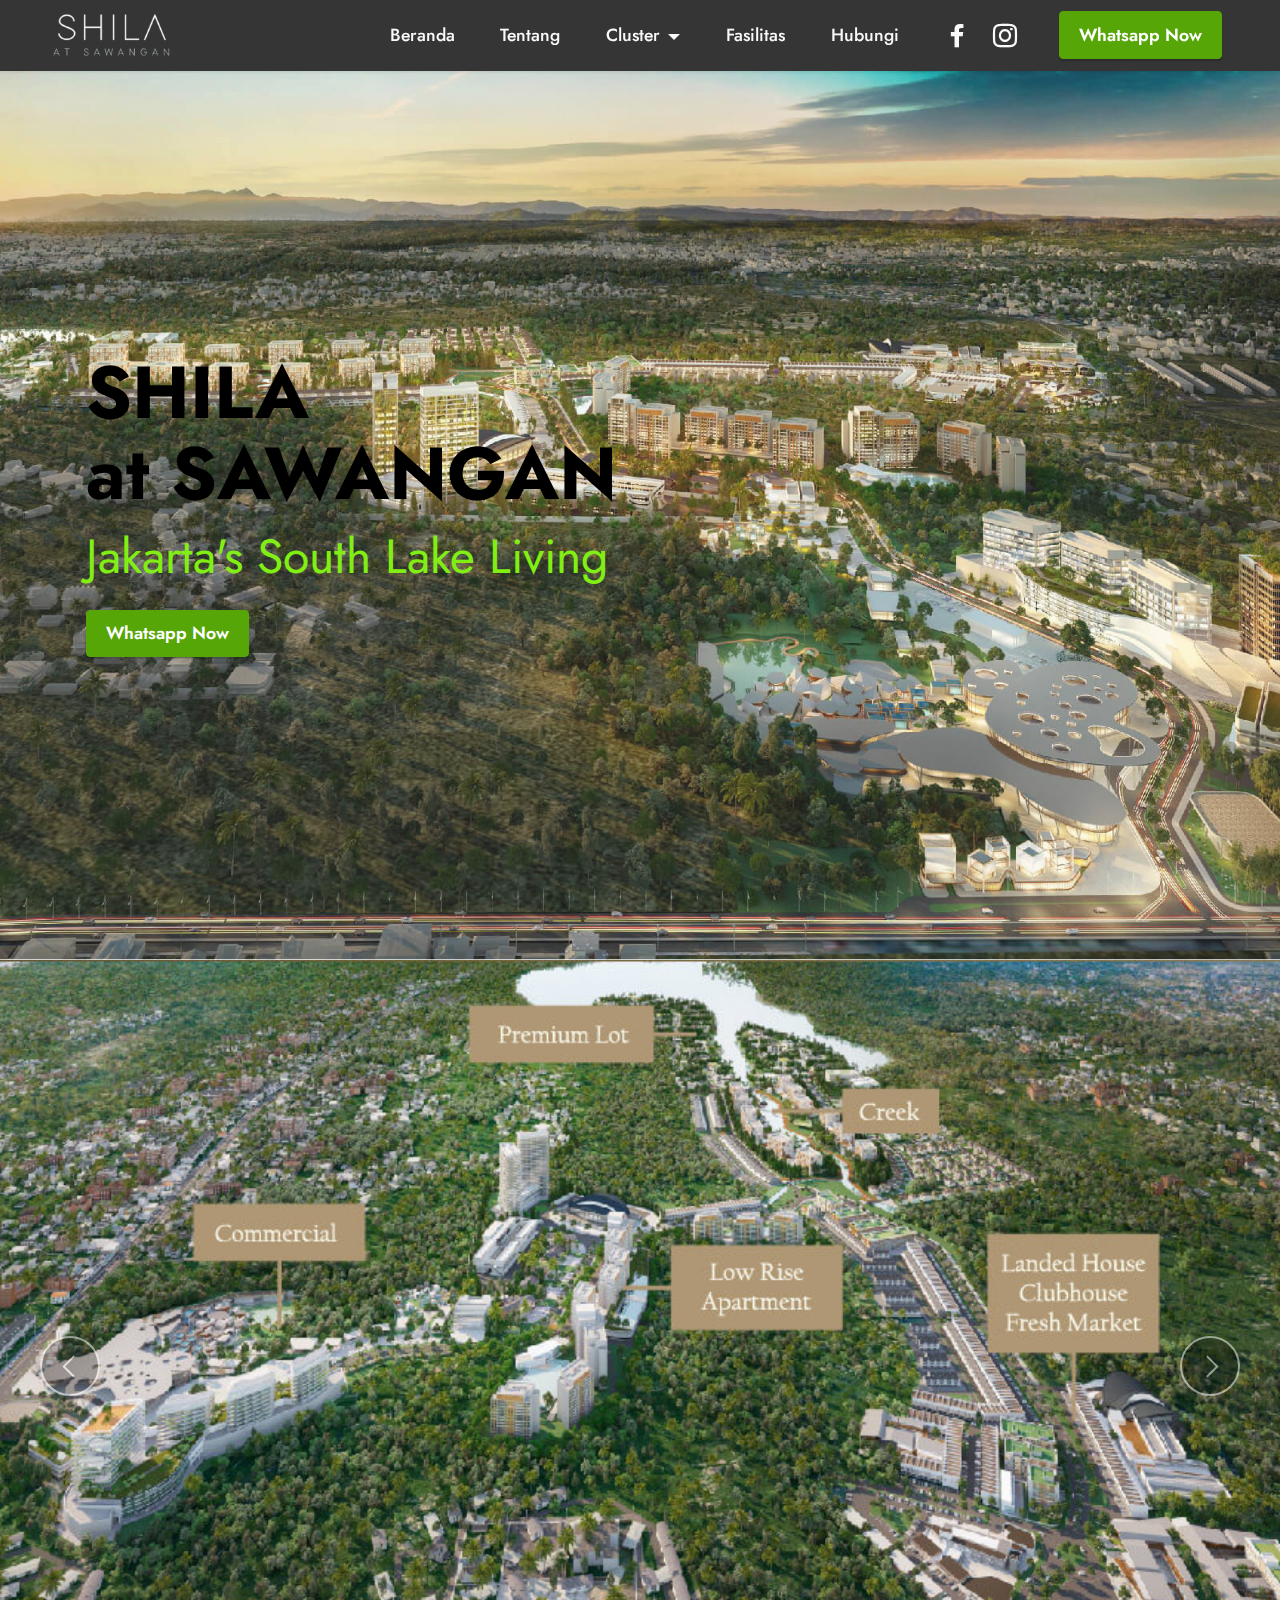
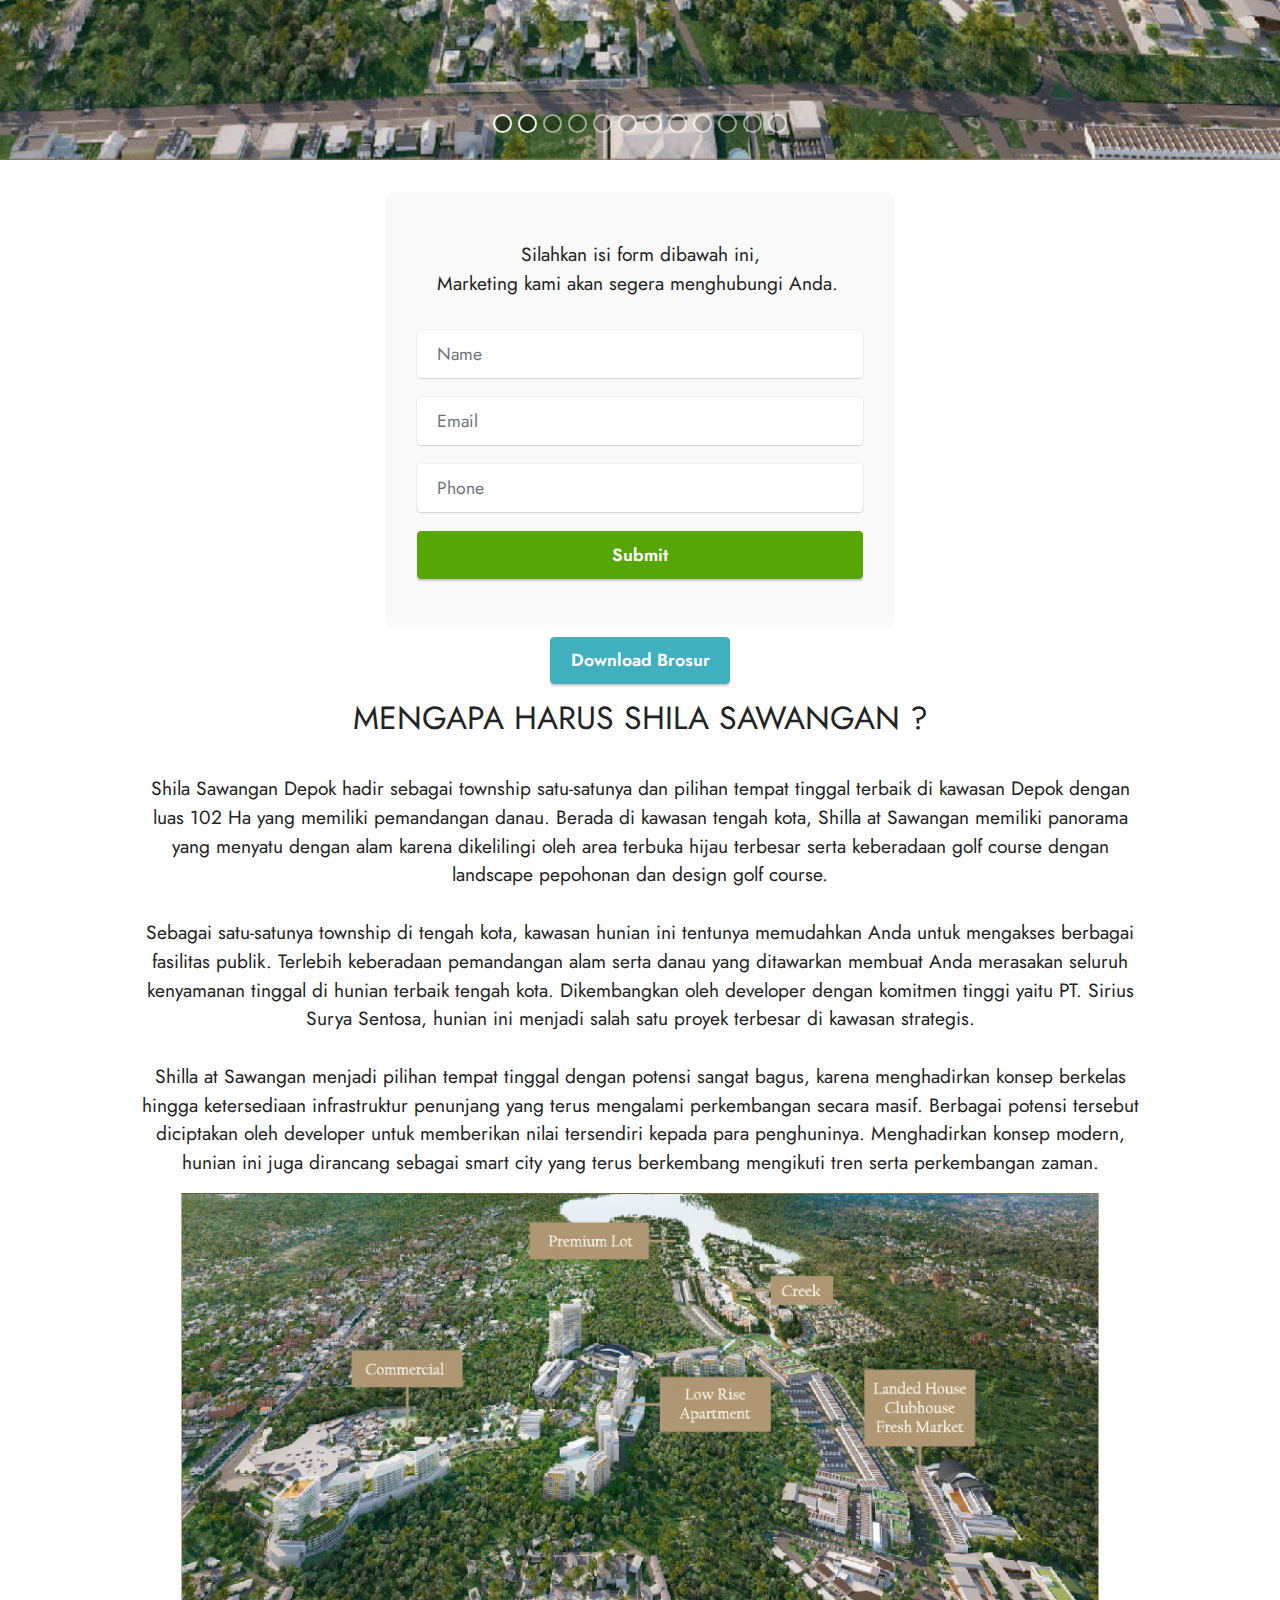
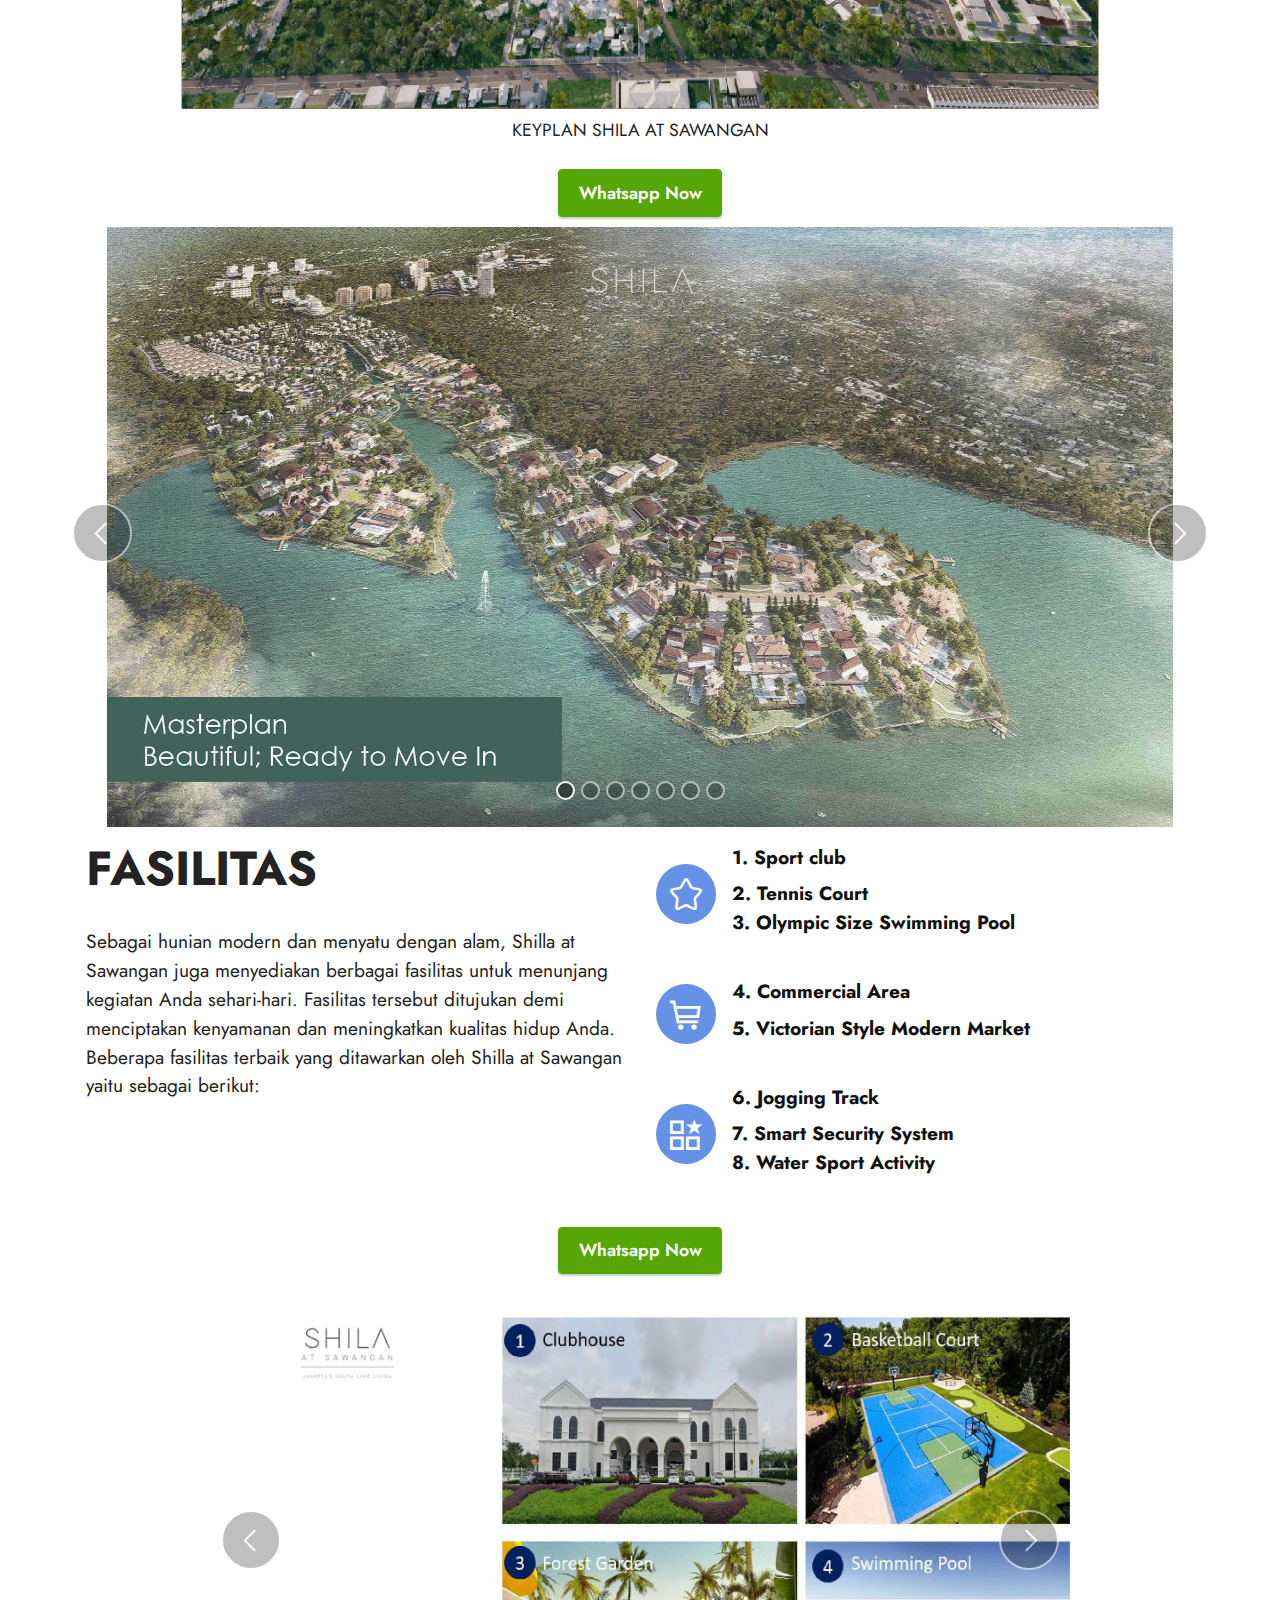
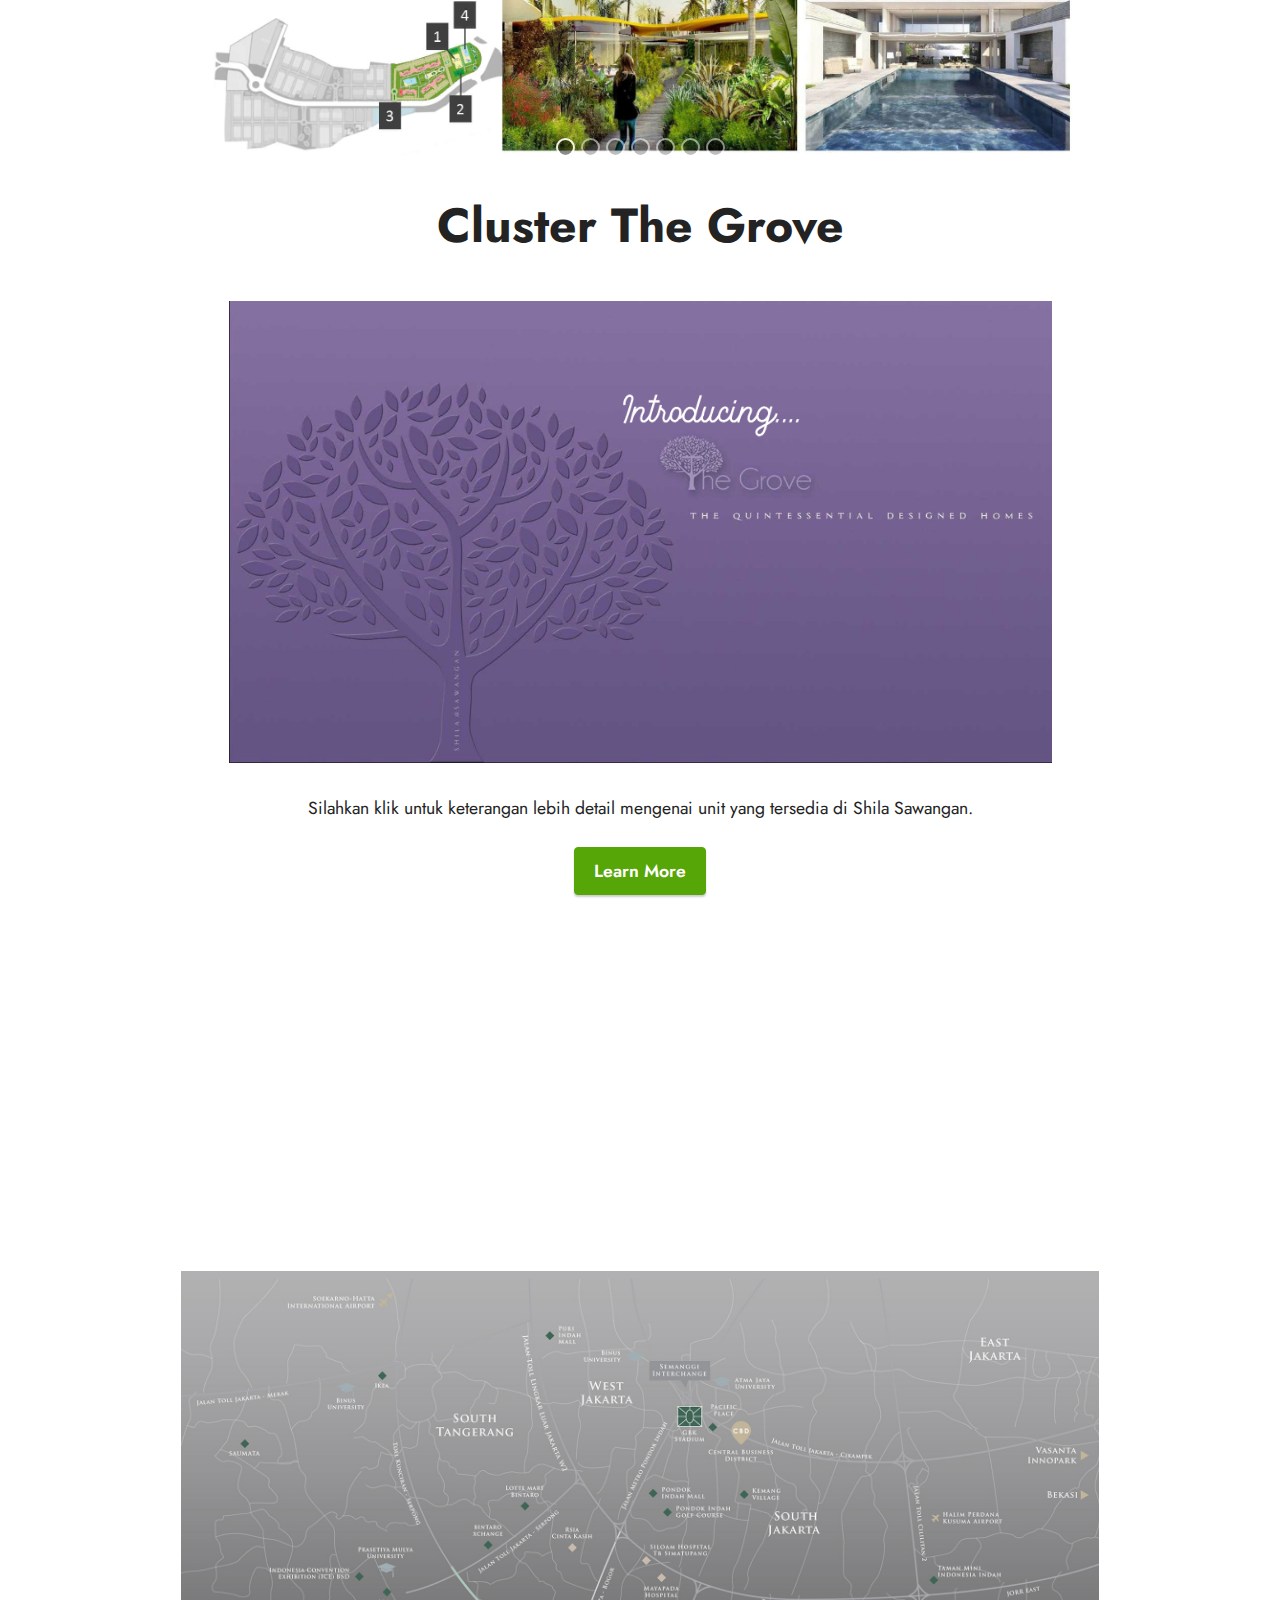
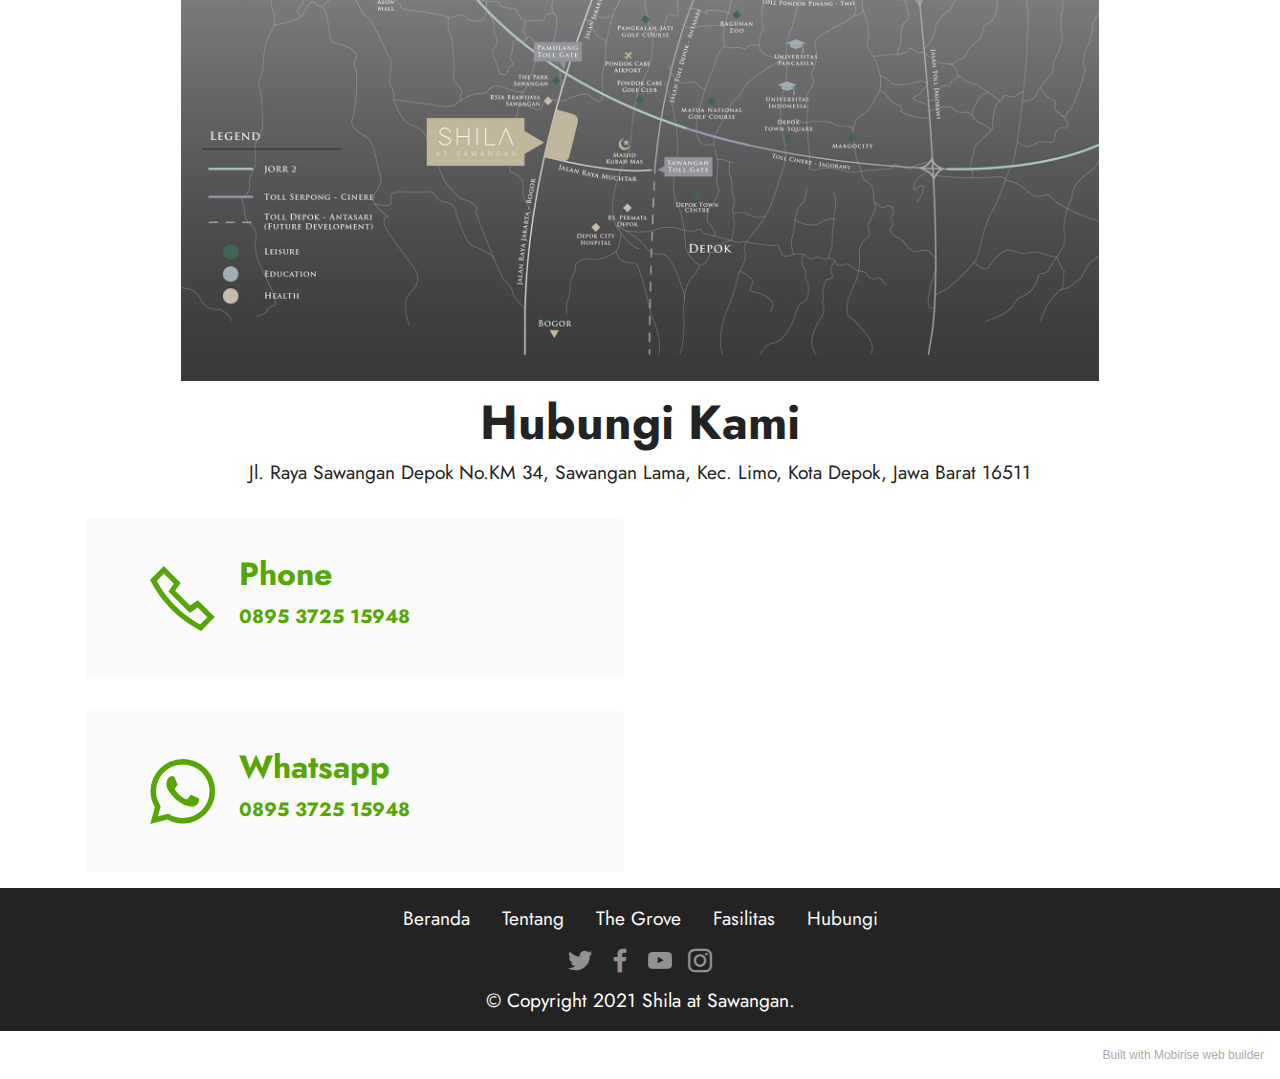
==== commit 8fcd05aa: "Link Beranda" ====
--- a/index.html
+++ b/index.html
@@ -56,11 +56,11 @@
                 </div>
             </button>
             <div class="collapse navbar-collapse" id="navbarSupportedContent">
-                <ul class="navbar-nav nav-dropdown" data-app-modern-menu="true"><li class="nav-item"><a class="nav-link link text-white text-primary display-4" href="index.html#top">
+                <ul class="navbar-nav nav-dropdown" data-app-modern-menu="true"><li class="nav-item"><a class="nav-link link text-white text-primary display-4" href="index.html">
                             Beranda</a></li>
                     <li class="nav-item"><a class="nav-link link text-white text-primary display-4" href="tentang.html">
                             Tentang</a></li>
-                    <li class="nav-item dropdown"><a class="nav-link link text-white text-primary dropdown-toggle display-4" href="#" data-toggle="dropdown-submenu" aria-expanded="false">Cluster</a><div class="dropdown-menu"><a class="text-white text-primary dropdown-item display-4" href="grove.html" aria-expanded="false">The Grove (Available)</a><a class="text-white text-primary dropdown-item display-4" href="grove.html">The Forest (Sold Out)<br></a><a class="text-white text-primary dropdown-item display-4" href="#" aria-expanded="false">Southlake (Sold Out)</a><a class="text-white text-primary dropdown-item display-4" href="#" aria-expanded="true">The Tillia (Coming Soon)</a></div>
+                    <li class="nav-item dropdown"><a class="nav-link link text-white text-primary dropdown-toggle display-4" href="#" data-toggle="dropdown-submenu" aria-expanded="false">Cluster</a><div class="dropdown-menu"><a class="text-white text-primary dropdown-item display-4" href="grove.html" aria-expanded="false">The Grove (Available)</a><a class="text-white text-primary dropdown-item display-4" href="grove.html">The Forest (Sold Out)<br></a><a class="text-white text-primary dropdown-item display-4" href="#" aria-expanded="false">Southlake (Sold Out)</a><a class="text-white text-primary dropdown-item display-4" href="#" aria-expanded="false">The Tillia (Coming Soon)</a></div>
                     </li><li class="nav-item"><a class="nav-link link text-white text-primary display-4" href="index.html#features13-g">Fasilitas</a></li><li class="nav-item"><a class="nav-link link text-white text-primary display-4" href="index.html#contacts3-o">Hubungi</a></li></ul>
                 <div class="icons-menu">
                     <a class="iconfont-wrapper" href="https://mobiri.se" target="_blank">
@@ -100,11 +100,11 @@
 
 <section class="slider1 cid-sFdTGETBrg" id="slider1-w">
     
-    <div class="carousel slide carousel-fade" id="sGe1wWuUoc" data-ride="carousel" data-interval="3000">
+    <div class="carousel slide carousel-fade" id="sGkN2IurVm" data-ride="carousel" data-interval="3000">
         <ol class="carousel-indicators">
-            <li data-slide-to="0" class="active" data-target="#sGe1wWuUoc"></li><li data-slide-to="1" class="active" data-target="#sGe1wWuUoc"></li>
-            <li data-slide-to="2" data-target="#sGe1wWuUoc"></li>
-            <li data-slide-to="3" data-target="#sGe1wWuUoc"></li><li data-slide-to="4" data-target="#sGe1wWuUoc"></li><li data-slide-to="5" data-target="#sGe1wWuUoc"></li><li data-slide-to="6" data-target="#sGe1wWuUoc"></li><li data-slide-to="7" data-target="#sGe1wWuUoc"></li><li data-slide-to="8" data-target="#sGe1wWuUoc"></li><li data-slide-to="9" data-target="#sGe1wWuUoc"></li><li data-slide-to="10" data-target="#sGe1wWuUoc"></li><li data-slide-to="11" data-target="#sGe1wWuUoc"></li>
+            <li data-slide-to="0" class="active" data-target="#sGkN2IurVm"></li><li data-slide-to="1" class="active" data-target="#sGkN2IurVm"></li>
+            <li data-slide-to="2" data-target="#sGkN2IurVm"></li>
+            <li data-slide-to="3" data-target="#sGkN2IurVm"></li><li data-slide-to="4" data-target="#sGkN2IurVm"></li><li data-slide-to="5" data-target="#sGkN2IurVm"></li><li data-slide-to="6" data-target="#sGkN2IurVm"></li><li data-slide-to="7" data-target="#sGkN2IurVm"></li><li data-slide-to="8" data-target="#sGkN2IurVm"></li><li data-slide-to="9" data-target="#sGkN2IurVm"></li><li data-slide-to="10" data-target="#sGkN2IurVm"></li><li data-slide-to="11" data-target="#sGkN2IurVm"></li>
         </ol>
         <div class="carousel-inner">
             <div class="carousel-item slider-image item active">
@@ -183,11 +183,11 @@
                 </div>
             </div>
         </div>
-        <a class="carousel-control carousel-control-prev" role="button" data-slide="prev" href="#sGe1wWuUoc">
+        <a class="carousel-control carousel-control-prev" role="button" data-slide="prev" href="#sGkN2IurVm">
             <span class="mobi-mbri mobi-mbri-arrow-prev" aria-hidden="true"></span>
             <span class="sr-only">Previous</span>
         </a>
-        <a class="carousel-control carousel-control-next" role="button" data-slide="next" href="#sGe1wWuUoc">
+        <a class="carousel-control carousel-control-next" role="button" data-slide="next" href="#sGkN2IurVm">
             <span class="mobi-mbri mobi-mbri-arrow-next" aria-hidden="true"></span>
             <span class="sr-only">Next</span>
         </a>
@@ -201,7 +201,7 @@
         
         <div class="row justify-content-center mt-4">
             <div class="col-lg-8 mx-auto mbr-form" data-form-type="formoid">
-                <form action="https://mobirise.eu/" method="POST" class="mbr-form form-with-styler mx-auto" data-form-title="Form Name"><input type="hidden" name="email" data-form-email="true" value="BFApQW/0kThVK7t0qRMWhZqGVN6vA7mZr1KBz47fOnr2KfbSk+oe35PPqkkTBHvTueoUlHQnd4VbFYWxclrf8GztiJtuwLYFO2Dc6Wj/Dga9X29UrUlB3zafELfB411L">
+                <form action="https://mobirise.eu/" method="POST" class="mbr-form form-with-styler mx-auto" data-form-title="Form Name"><input type="hidden" name="email" data-form-email="true" value="gi21OcVVL6FWfRIqVFRuHFGgfGlXyZ4urL8/WIEIPbdt42GbtobLvzmDwZXuuUdmd4HmODCorhY4/fwkkZVyffMtliKZLkkkQ+CrSuITRTw+Uc+khdX1wck3Z05GTU48">
                     <p class="mbr-text mbr-fonts-style align-center mb-4 display-7">Silahkan isi form dibawah ini, <br>Marketing kami akan segera menghubungi Anda.&nbsp;<br></p>
                     <div class="row">
                         <div hidden="hidden" data-form-alert="" class="alert alert-success col-12">Thanks for filling
@@ -219,9 +219,7 @@
                         <div data-for="phone" class="col-lg-12 col-md-12 col-sm-12 form-group">
                             <input type="tel" name="phone" placeholder="Phone" data-form-field="phone" class="form-control" value="" id="phone-form7-y">
                         </div>
-                        <div class="col-auto mbr-section-btn align-center">
-                            <button type="submit" class="btn btn-primary display-4">Submit</button>
-                        </div>
+                        <div class="col-auto mbr-section-btn align-center"><button type="submit" class="btn btn-primary display-4">Submit</button></div>
                     </div>
                 </form>
             </div>
@@ -293,12 +291,12 @@
     <div class="container-fluid">
         <div class="row justify-content-center">
             <div class="col-12 col-md-10 col-lg-12">
-                <div class="carousel slide" id="sGe1x03oyZ" data-ride="carousel" data-interval="3000">
+                <div class="carousel slide" id="sGkN2OuBXZ" data-ride="carousel" data-interval="3000">
                     
                     <ol class="carousel-indicators">
-                        <li data-slide-to="0" class="active" data-target="#sGe1x03oyZ"></li>
-                        <li data-slide-to="1" data-target="#sGe1x03oyZ"></li>
-                        <li data-slide-to="2" data-target="#sGe1x03oyZ"></li><li data-slide-to="3" data-target="#sGe1x03oyZ"></li><li data-slide-to="4" data-target="#sGe1x03oyZ"></li><li data-slide-to="5" data-target="#sGe1x03oyZ"></li><li data-slide-to="6" data-target="#sGe1x03oyZ"></li>
+                        <li data-slide-to="0" class="active" data-target="#sGkN2OuBXZ"></li>
+                        <li data-slide-to="1" data-target="#sGkN2OuBXZ"></li>
+                        <li data-slide-to="2" data-target="#sGkN2OuBXZ"></li><li data-slide-to="3" data-target="#sGkN2OuBXZ"></li><li data-slide-to="4" data-target="#sGkN2OuBXZ"></li><li data-slide-to="5" data-target="#sGkN2OuBXZ"></li><li data-slide-to="6" data-target="#sGkN2OuBXZ"></li>
                     </ol>
                     <div class="carousel-inner">
                         <div class="carousel-item slider-image item active">
@@ -340,11 +338,11 @@
                             </div>
                         </div>
                     </div>
-                    <a class="carousel-control carousel-control-prev" role="button" data-slide="prev" href="#sGe1x03oyZ">
+                    <a class="carousel-control carousel-control-prev" role="button" data-slide="prev" href="#sGkN2OuBXZ">
                         <span class="mobi-mbri mobi-mbri-arrow-prev" aria-hidden="true"></span>
                         <span class="sr-only">Previous</span>
                     </a>
-                    <a class="carousel-control carousel-control-next" role="button" data-slide="next" href="#sGe1x03oyZ">
+                    <a class="carousel-control carousel-control-next" role="button" data-slide="next" href="#sGkN2OuBXZ">
                         <span class="mobi-mbri mobi-mbri-arrow-next" aria-hidden="true"></span>
                         <span class="sr-only">Next</span>
                     </a>
@@ -424,12 +422,12 @@
     <div class="container">
         <div class="row justify-content-center">
             <div class="col-12 col-md-10">
-                <div class="carousel slide" id="sGe1x1YKP9" data-ride="carousel" data-interval="3000">
+                <div class="carousel slide" id="sGkN2Rn77U" data-ride="carousel" data-interval="3000">
                     
                     <ol class="carousel-indicators">
-                        <li data-slide-to="0" class="active" data-target="#sGe1x1YKP9"></li>
-                        <li data-slide-to="1" data-target="#sGe1x1YKP9"></li>
-                        <li data-slide-to="2" data-target="#sGe1x1YKP9"></li><li data-slide-to="3" data-target="#sGe1x1YKP9"></li><li data-slide-to="4" data-target="#sGe1x1YKP9"></li><li data-slide-to="5" data-target="#sGe1x1YKP9"></li><li data-slide-to="6" data-target="#sGe1x1YKP9"></li>
+                        <li data-slide-to="0" class="active" data-target="#sGkN2Rn77U"></li>
+                        <li data-slide-to="1" data-target="#sGkN2Rn77U"></li>
+                        <li data-slide-to="2" data-target="#sGkN2Rn77U"></li><li data-slide-to="3" data-target="#sGkN2Rn77U"></li><li data-slide-to="4" data-target="#sGkN2Rn77U"></li><li data-slide-to="5" data-target="#sGkN2Rn77U"></li><li data-slide-to="6" data-target="#sGkN2Rn77U"></li>
                     </ol>
                     <div class="carousel-inner">
                         <div class="carousel-item slider-image item active">
@@ -471,11 +469,11 @@
                             </div>
                         </div>
                     </div>
-                    <a class="carousel-control carousel-control-prev" role="button" data-slide="prev" href="#sGe1x1YKP9">
+                    <a class="carousel-control carousel-control-prev" role="button" data-slide="prev" href="#sGkN2Rn77U">
                         <span class="mobi-mbri mobi-mbri-arrow-prev" aria-hidden="true"></span>
                         <span class="sr-only">Previous</span>
                     </a>
-                    <a class="carousel-control carousel-control-next" role="button" data-slide="next" href="#sGe1x1YKP9">
+                    <a class="carousel-control carousel-control-next" role="button" data-slide="next" href="#sGkN2Rn77U">
                         <span class="mobi-mbri mobi-mbri-arrow-next" aria-hidden="true"></span>
                         <span class="sr-only">Next</span>
                     </a>
@@ -646,7 +644,7 @@
             </div>
         </div>
     </div>
-</section><section style="background-color: #fff; font-family: -apple-system, BlinkMacSystemFont, 'Segoe UI', 'Roboto', 'Helvetica Neue', Arial, sans-serif; color:#aaa; font-size:12px; padding: 0; align-items: center; display: flex;"><a href="https://mobirise.site/i" style="flex: 1 1; height: 3rem; padding-left: 1rem;"></a><p style="flex: 0 0 auto; margin:0; padding-right:1rem;"><a href="https://mobirise.site" style="color:#aaa;">mobirise.com</a> easy web creator</p></section><script src="assets/web/assets/jquery/jquery.min.js"></script>  <script src="assets/popper/popper.min.js"></script>  <script src="assets/tether/tether.min.js"></script>  <script src="assets/bootstrap/js/bootstrap.min.js"></script>  <script src="assets/smoothscroll/smooth-scroll.js"></script>  <script src="assets/dropdown/js/nav-dropdown.js"></script>  <script src="assets/dropdown/js/navbar-dropdown.js"></script>  <script src="assets/touchswipe/jquery.touch-swipe.min.js"></script>  <script src="assets/formstyler/jquery.formstyler.js"></script>  <script src="assets/formstyler/jquery.formstyler.min.js"></script>  <script src="assets/datepicker/jquery.datetimepicker.full.js"></script>  <script src="assets/playervimeo/vimeo_player.js"></script>  <script src="assets/theme/js/script.js"></script>  <script src="assets/formoid/formoid.min.js"></script>  
+</section><section style="background-color: #fff; font-family: -apple-system, BlinkMacSystemFont, 'Segoe UI', 'Roboto', 'Helvetica Neue', Arial, sans-serif; color:#aaa; font-size:12px; padding: 0; align-items: center; display: flex;"><a href="https://mobirise.site/m" style="flex: 1 1; height: 3rem; padding-left: 1rem;"></a><p style="flex: 0 0 auto; margin:0; padding-right:1rem;"><a href="https://mobirise.site/i" style="color:#aaa;">Built with Mobirise</a> web builder</p></section><script src="assets/web/assets/jquery/jquery.min.js"></script>  <script src="assets/popper/popper.min.js"></script>  <script src="assets/tether/tether.min.js"></script>  <script src="assets/bootstrap/js/bootstrap.min.js"></script>  <script src="assets/smoothscroll/smooth-scroll.js"></script>  <script src="assets/dropdown/js/nav-dropdown.js"></script>  <script src="assets/dropdown/js/navbar-dropdown.js"></script>  <script src="assets/touchswipe/jquery.touch-swipe.min.js"></script>  <script src="assets/formstyler/jquery.formstyler.js"></script>  <script src="assets/formstyler/jquery.formstyler.min.js"></script>  <script src="assets/datepicker/jquery.datetimepicker.full.js"></script>  <script src="assets/playervimeo/vimeo_player.js"></script>  <script src="assets/theme/js/script.js"></script>  <script src="assets/formoid/formoid.min.js"></script>  
   
   
 </body>
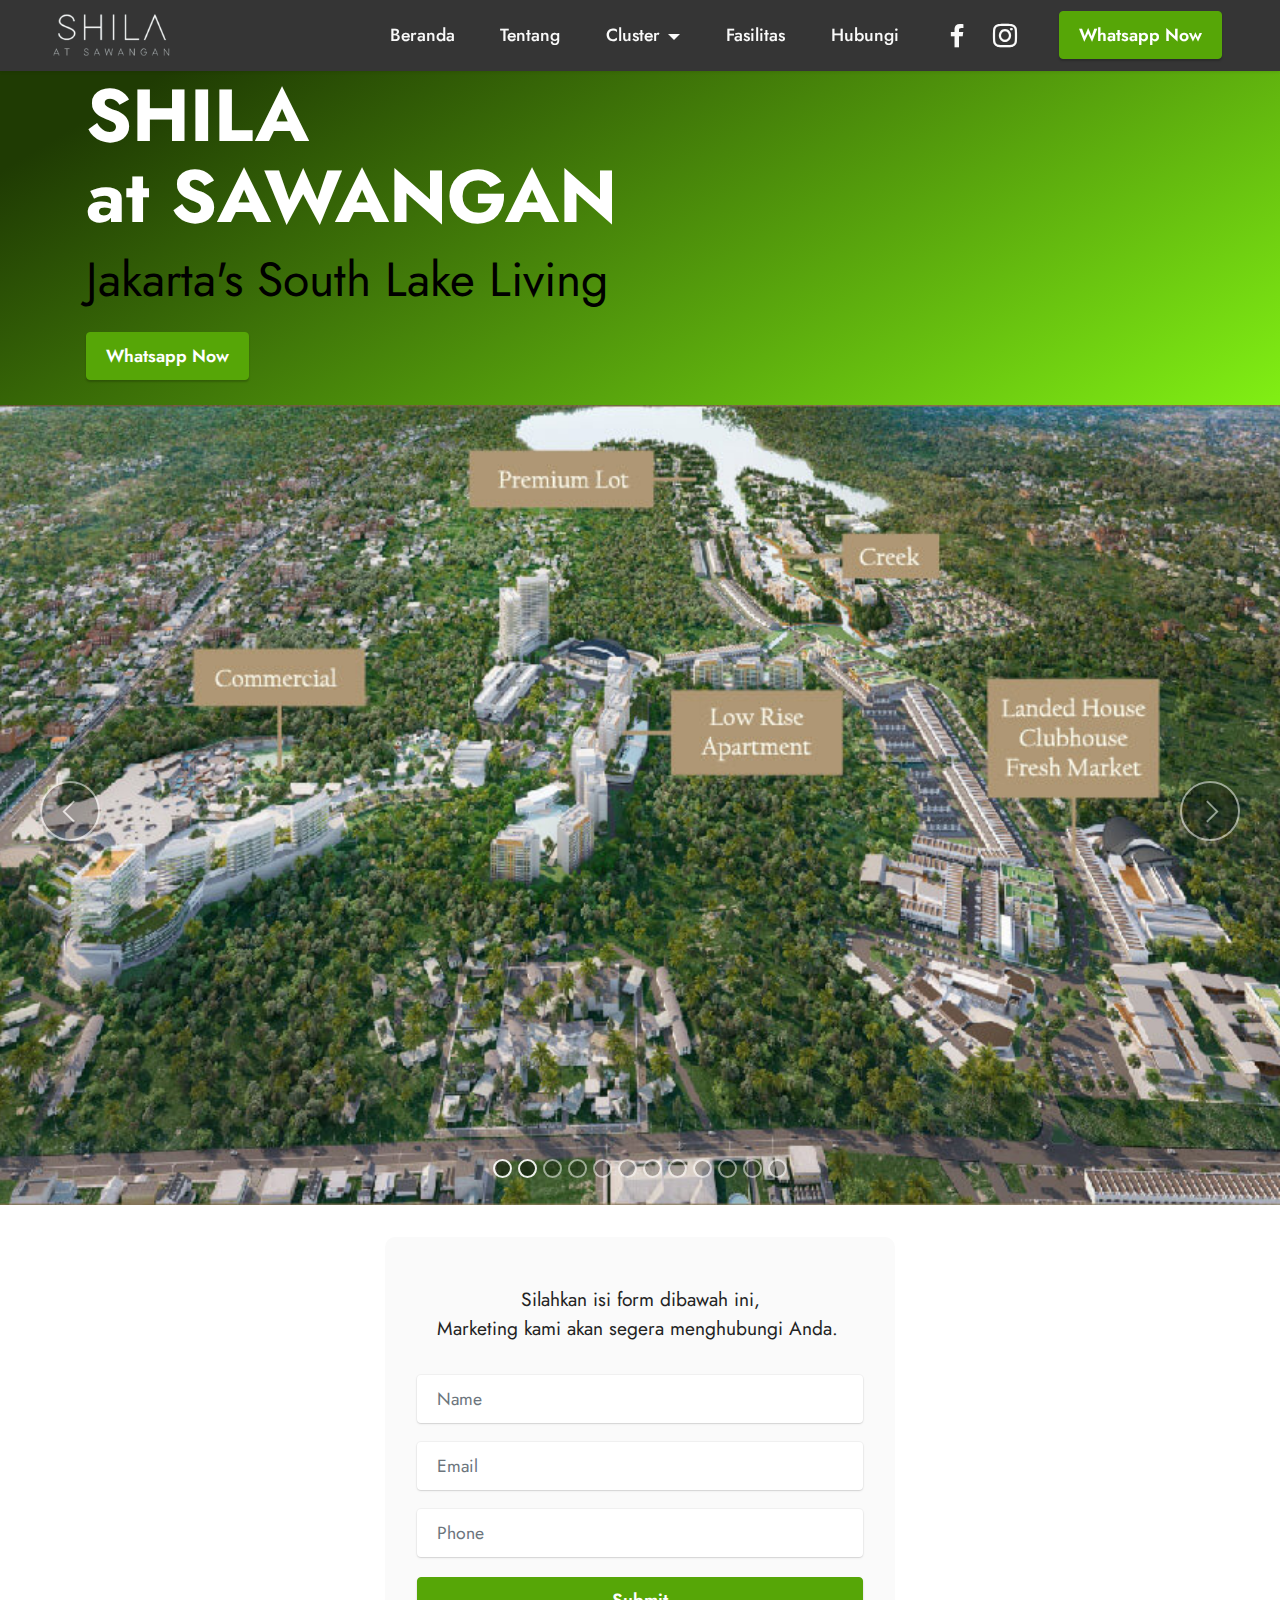
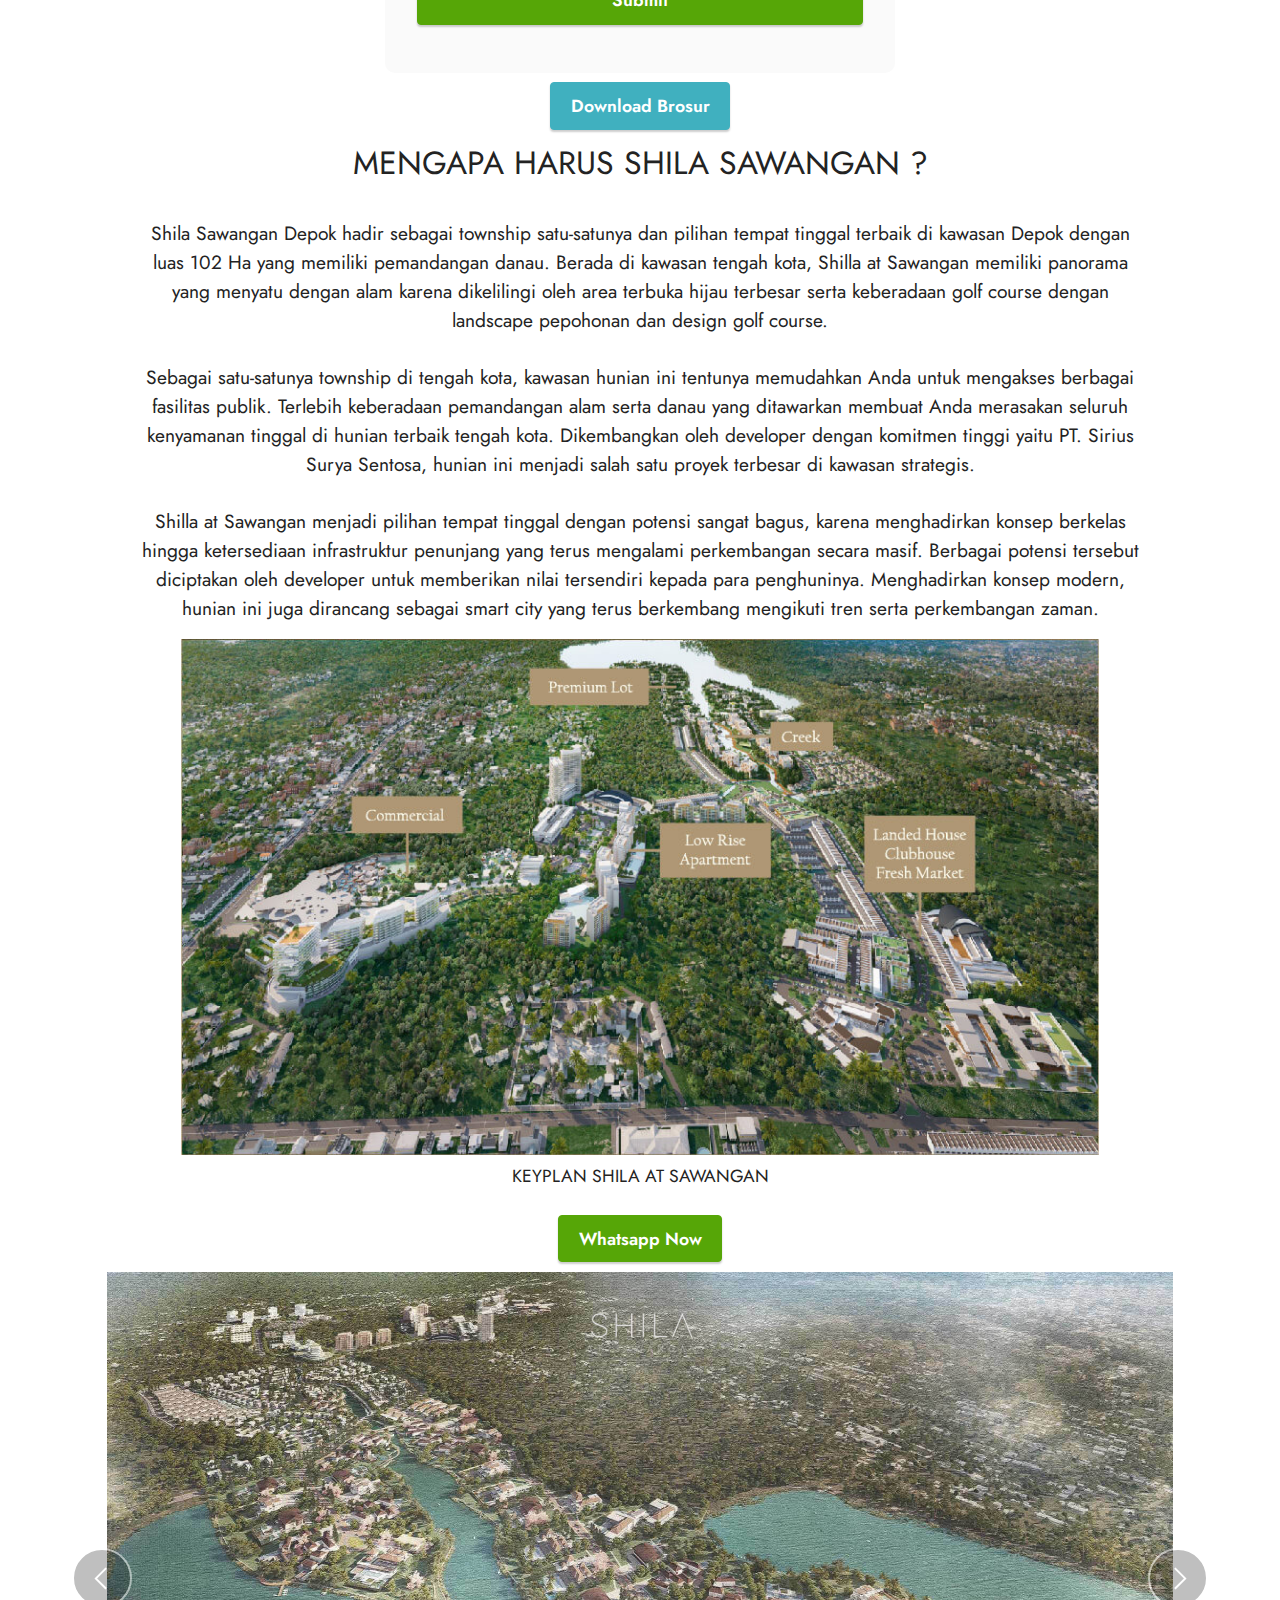
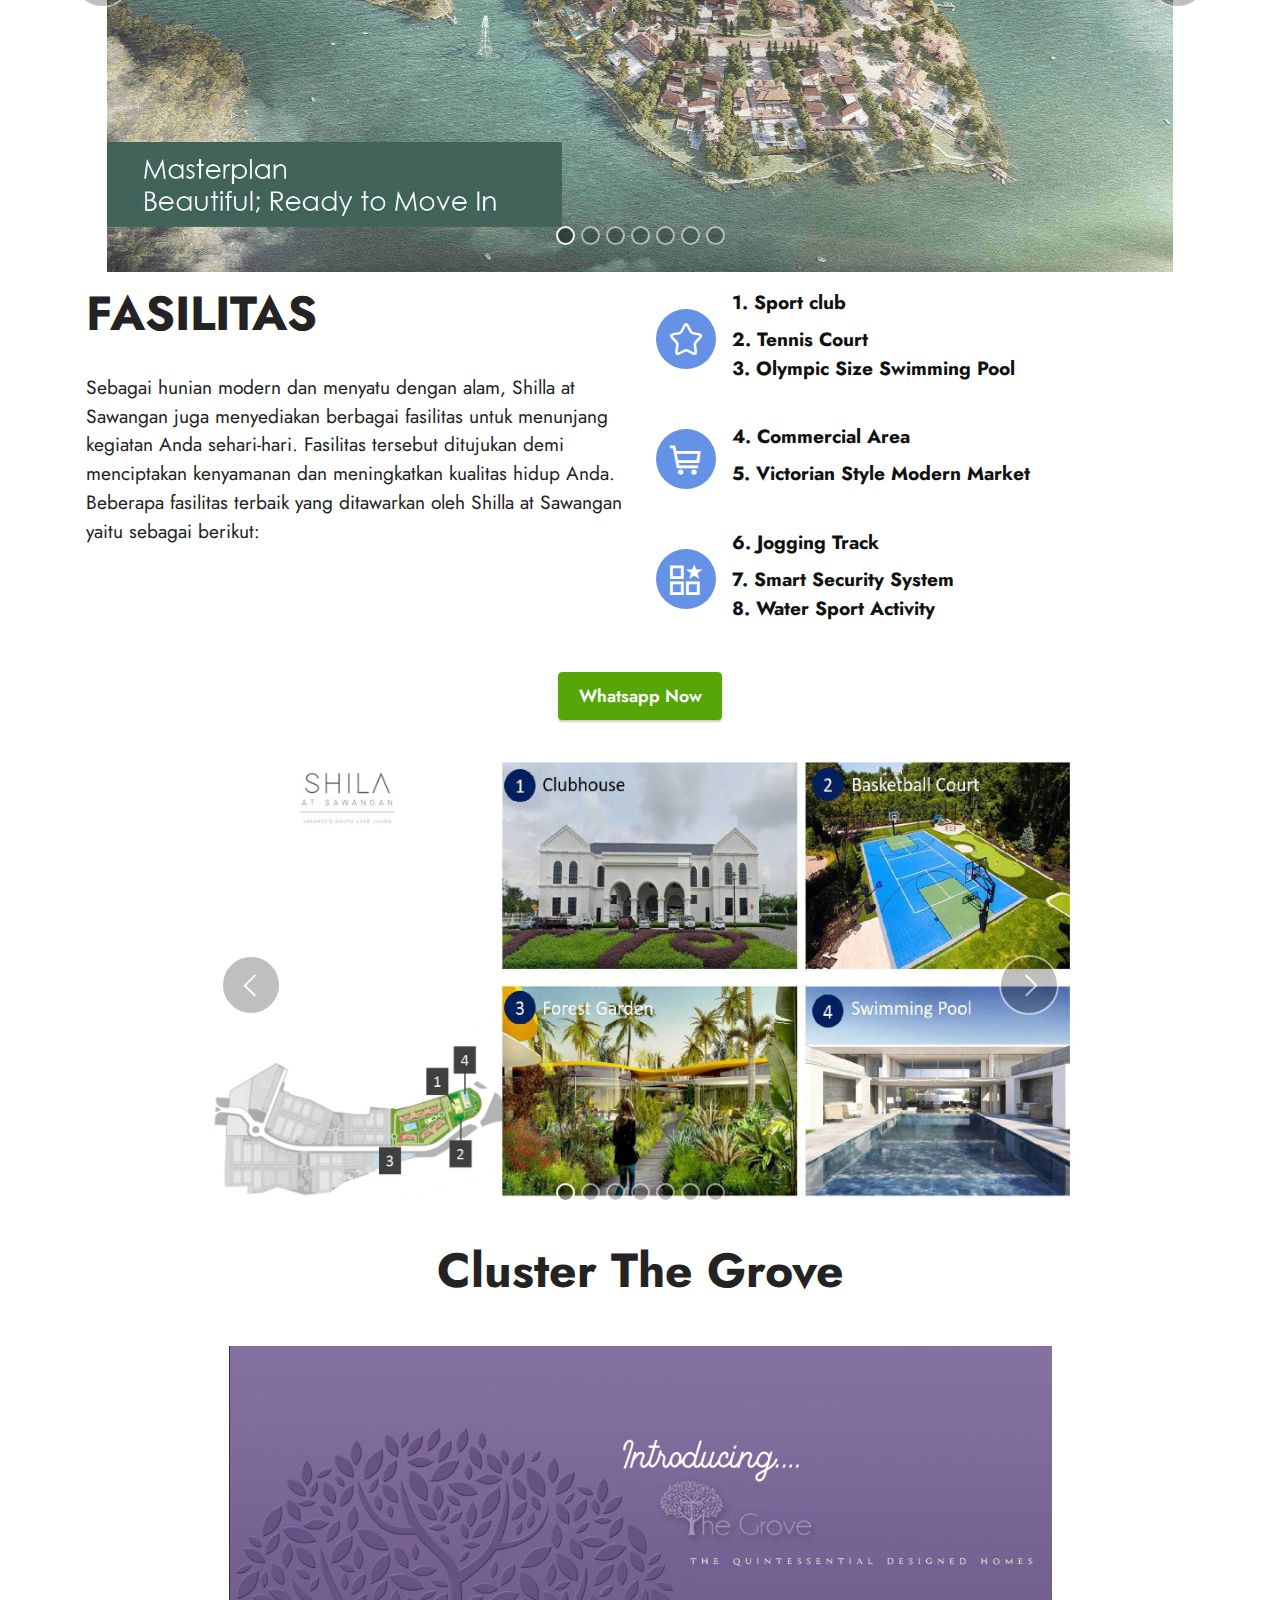
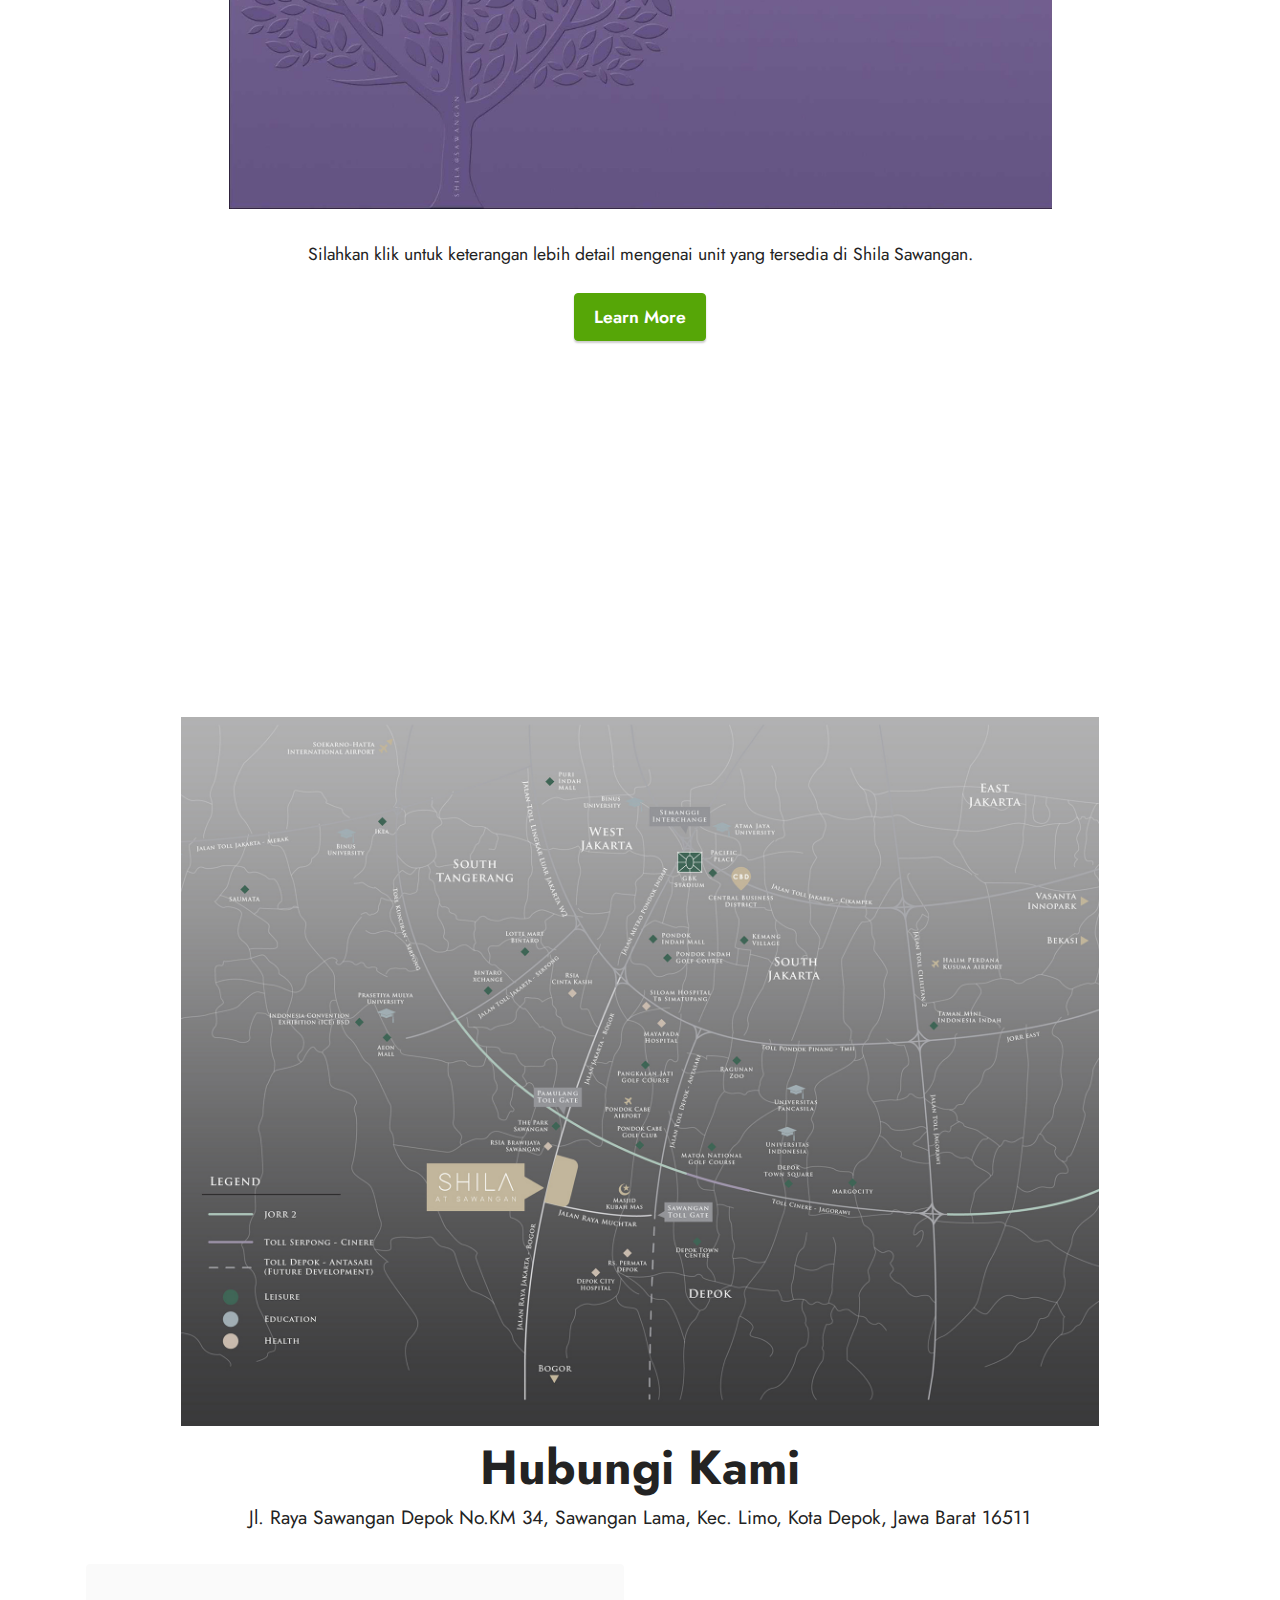
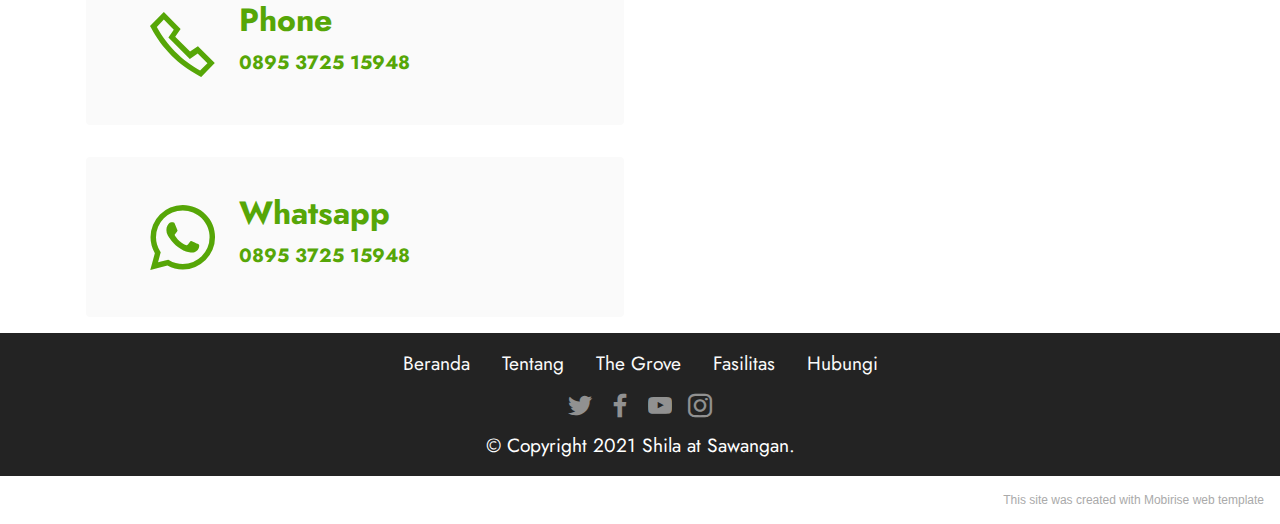
==== commit 271e0d1e: "header gradient" ====
--- a/index.html
+++ b/index.html
@@ -79,19 +79,21 @@
     </nav>
 </section>
 
-<section class="header1 cid-sv38V84JdR mbr-fullscreen" id="header1-2">
-
-    
-
-    <div class="mbr-overlay" style="opacity: 0.1; background-color: rgb(250, 250, 250);"></div>
-
-    <div class="container">
+<section class="header18 cid-sGkSbei6du" id="header18-1t">
+
+    
+
+    
+
+    <div class="align-center container">
         <div class="row">
-            <div class="col-12 col-lg-7">
-                <h1 class="mbr-section-title mbr-fonts-style mb-3 display-1"><strong>SHILA <br>at SAWANGAN</strong></h1>
-                <h2 class="mbr-section-subtitle mbr-fonts-style mb-3 display-2">
-                        Jakarta's South Lake Living</h2>
-                
+            <div class="col-12 col-lg-10">
+                <h1 class="mbr-section-title mbr-fonts-style mbr-white mb-3 display-1"><strong>SHILA 
+</strong><div><strong>at SAWANGAN</strong></div></h1>
+                
+                <p class="mbr-text mbr-fonts-style mbr-white display-2">
+                    Jakarta's South Lake Living
+                </p>
                 <div class="mbr-section-btn mt-3"><a class="btn btn-primary display-4" href="https://api.whatsapp.com/send?phone=62895372515948&text=Saya%20ingin%20mendapatkan%20Informasi%20mengenai%20Shila%20Sawangan." target="_blank">Whatsapp Now</a></div>
             </div>
         </div>
@@ -100,11 +102,11 @@
 
 <section class="slider1 cid-sFdTGETBrg" id="slider1-w">
     
-    <div class="carousel slide carousel-fade" id="sGkN2IurVm" data-ride="carousel" data-interval="3000">
+    <div class="carousel slide carousel-fade" id="sGl5z6dd9E" data-ride="carousel" data-interval="3000">
         <ol class="carousel-indicators">
-            <li data-slide-to="0" class="active" data-target="#sGkN2IurVm"></li><li data-slide-to="1" class="active" data-target="#sGkN2IurVm"></li>
-            <li data-slide-to="2" data-target="#sGkN2IurVm"></li>
-            <li data-slide-to="3" data-target="#sGkN2IurVm"></li><li data-slide-to="4" data-target="#sGkN2IurVm"></li><li data-slide-to="5" data-target="#sGkN2IurVm"></li><li data-slide-to="6" data-target="#sGkN2IurVm"></li><li data-slide-to="7" data-target="#sGkN2IurVm"></li><li data-slide-to="8" data-target="#sGkN2IurVm"></li><li data-slide-to="9" data-target="#sGkN2IurVm"></li><li data-slide-to="10" data-target="#sGkN2IurVm"></li><li data-slide-to="11" data-target="#sGkN2IurVm"></li>
+            <li data-slide-to="0" class="active" data-target="#sGl5z6dd9E"></li><li data-slide-to="1" class="active" data-target="#sGl5z6dd9E"></li>
+            <li data-slide-to="2" data-target="#sGl5z6dd9E"></li>
+            <li data-slide-to="3" data-target="#sGl5z6dd9E"></li><li data-slide-to="4" data-target="#sGl5z6dd9E"></li><li data-slide-to="5" data-target="#sGl5z6dd9E"></li><li data-slide-to="6" data-target="#sGl5z6dd9E"></li><li data-slide-to="7" data-target="#sGl5z6dd9E"></li><li data-slide-to="8" data-target="#sGl5z6dd9E"></li><li data-slide-to="9" data-target="#sGl5z6dd9E"></li><li data-slide-to="10" data-target="#sGl5z6dd9E"></li><li data-slide-to="11" data-target="#sGl5z6dd9E"></li>
         </ol>
         <div class="carousel-inner">
             <div class="carousel-item slider-image item active">
@@ -183,11 +185,11 @@
                 </div>
             </div>
         </div>
-        <a class="carousel-control carousel-control-prev" role="button" data-slide="prev" href="#sGkN2IurVm">
+        <a class="carousel-control carousel-control-prev" role="button" data-slide="prev" href="#sGl5z6dd9E">
             <span class="mobi-mbri mobi-mbri-arrow-prev" aria-hidden="true"></span>
             <span class="sr-only">Previous</span>
         </a>
-        <a class="carousel-control carousel-control-next" role="button" data-slide="next" href="#sGkN2IurVm">
+        <a class="carousel-control carousel-control-next" role="button" data-slide="next" href="#sGl5z6dd9E">
             <span class="mobi-mbri mobi-mbri-arrow-next" aria-hidden="true"></span>
             <span class="sr-only">Next</span>
         </a>
@@ -201,7 +203,7 @@
         
         <div class="row justify-content-center mt-4">
             <div class="col-lg-8 mx-auto mbr-form" data-form-type="formoid">
-                <form action="https://mobirise.eu/" method="POST" class="mbr-form form-with-styler mx-auto" data-form-title="Form Name"><input type="hidden" name="email" data-form-email="true" value="gi21OcVVL6FWfRIqVFRuHFGgfGlXyZ4urL8/WIEIPbdt42GbtobLvzmDwZXuuUdmd4HmODCorhY4/fwkkZVyffMtliKZLkkkQ+CrSuITRTw+Uc+khdX1wck3Z05GTU48">
+                <form action="https://mobirise.eu/" method="POST" class="mbr-form form-with-styler mx-auto" data-form-title="Form Name"><input type="hidden" name="email" data-form-email="true" value="F1EJ47GVZ6u1qWXmMH3Fim0mrwbfCMev5n/EAhAA5/OsizzETREzfPYPt1fWGMpaJuOYTP2HCQCrcUIS1t97h+BuEMbDB4be5XkzTcqMGI93m/CXFpIb8QHg4+U/GVPi">
                     <p class="mbr-text mbr-fonts-style align-center mb-4 display-7">Silahkan isi form dibawah ini, <br>Marketing kami akan segera menghubungi Anda.&nbsp;<br></p>
                     <div class="row">
                         <div hidden="hidden" data-form-alert="" class="alert alert-success col-12">Thanks for filling
@@ -232,7 +234,7 @@
     <div class="container">
         <div class="row justify-content-center">
             <div class="col-md-12 col-lg-10">
-                <div class="mbr-section-btn align-center"><a class="btn btn-success display-4" href="https://doc-08-8o-docs.googleusercontent.com/docs/securesc/0e074fmfnqah5u47vqpb94vjhcl89qld/gkhrqf3iocd8fgfbnm4bse6fj9ibnd4s/1629091275000/12211874889537883356/12211874889537883356/1heHFWgnbxjiC25o7IzHlCaZoEci02uD8?e=download&authuser=0&nonce=l1uc5t0ikrsp4&user=12211874889537883356&hash=fji6airkletrka0fbmn1pjvc8n1fg7q4" target="_blank">Download Brosur</a></div>
+                <div class="mbr-section-btn align-center"><a class="btn btn-success display-4" href="https://drive.google.com/file/d/1heHFWgnbxjiC25o7IzHlCaZoEci02uD8/view?usp=sharing" target="_blank">Download Brosur</a></div>
             </div>
         </div>
     </div>
@@ -291,12 +293,12 @@
     <div class="container-fluid">
         <div class="row justify-content-center">
             <div class="col-12 col-md-10 col-lg-12">
-                <div class="carousel slide" id="sGkN2OuBXZ" data-ride="carousel" data-interval="3000">
+                <div class="carousel slide" id="sGl5zaG6MA" data-ride="carousel" data-interval="3000">
                     
                     <ol class="carousel-indicators">
-                        <li data-slide-to="0" class="active" data-target="#sGkN2OuBXZ"></li>
-                        <li data-slide-to="1" data-target="#sGkN2OuBXZ"></li>
-                        <li data-slide-to="2" data-target="#sGkN2OuBXZ"></li><li data-slide-to="3" data-target="#sGkN2OuBXZ"></li><li data-slide-to="4" data-target="#sGkN2OuBXZ"></li><li data-slide-to="5" data-target="#sGkN2OuBXZ"></li><li data-slide-to="6" data-target="#sGkN2OuBXZ"></li>
+                        <li data-slide-to="0" class="active" data-target="#sGl5zaG6MA"></li>
+                        <li data-slide-to="1" data-target="#sGl5zaG6MA"></li>
+                        <li data-slide-to="2" data-target="#sGl5zaG6MA"></li><li data-slide-to="3" data-target="#sGl5zaG6MA"></li><li data-slide-to="4" data-target="#sGl5zaG6MA"></li><li data-slide-to="5" data-target="#sGl5zaG6MA"></li><li data-slide-to="6" data-target="#sGl5zaG6MA"></li>
                     </ol>
                     <div class="carousel-inner">
                         <div class="carousel-item slider-image item active">
@@ -338,11 +340,11 @@
                             </div>
                         </div>
                     </div>
-                    <a class="carousel-control carousel-control-prev" role="button" data-slide="prev" href="#sGkN2OuBXZ">
+                    <a class="carousel-control carousel-control-prev" role="button" data-slide="prev" href="#sGl5zaG6MA">
                         <span class="mobi-mbri mobi-mbri-arrow-prev" aria-hidden="true"></span>
                         <span class="sr-only">Previous</span>
                     </a>
-                    <a class="carousel-control carousel-control-next" role="button" data-slide="next" href="#sGkN2OuBXZ">
+                    <a class="carousel-control carousel-control-next" role="button" data-slide="next" href="#sGl5zaG6MA">
                         <span class="mobi-mbri mobi-mbri-arrow-next" aria-hidden="true"></span>
                         <span class="sr-only">Next</span>
                     </a>
@@ -422,12 +424,12 @@
     <div class="container">
         <div class="row justify-content-center">
             <div class="col-12 col-md-10">
-                <div class="carousel slide" id="sGkN2Rn77U" data-ride="carousel" data-interval="3000">
+                <div class="carousel slide" id="sGl5zcWitm" data-ride="carousel" data-interval="3000">
                     
                     <ol class="carousel-indicators">
-                        <li data-slide-to="0" class="active" data-target="#sGkN2Rn77U"></li>
-                        <li data-slide-to="1" data-target="#sGkN2Rn77U"></li>
-                        <li data-slide-to="2" data-target="#sGkN2Rn77U"></li><li data-slide-to="3" data-target="#sGkN2Rn77U"></li><li data-slide-to="4" data-target="#sGkN2Rn77U"></li><li data-slide-to="5" data-target="#sGkN2Rn77U"></li><li data-slide-to="6" data-target="#sGkN2Rn77U"></li>
+                        <li data-slide-to="0" class="active" data-target="#sGl5zcWitm"></li>
+                        <li data-slide-to="1" data-target="#sGl5zcWitm"></li>
+                        <li data-slide-to="2" data-target="#sGl5zcWitm"></li><li data-slide-to="3" data-target="#sGl5zcWitm"></li><li data-slide-to="4" data-target="#sGl5zcWitm"></li><li data-slide-to="5" data-target="#sGl5zcWitm"></li><li data-slide-to="6" data-target="#sGl5zcWitm"></li>
                     </ol>
                     <div class="carousel-inner">
                         <div class="carousel-item slider-image item active">
@@ -469,11 +471,11 @@
                             </div>
                         </div>
                     </div>
-                    <a class="carousel-control carousel-control-prev" role="button" data-slide="prev" href="#sGkN2Rn77U">
+                    <a class="carousel-control carousel-control-prev" role="button" data-slide="prev" href="#sGl5zcWitm">
                         <span class="mobi-mbri mobi-mbri-arrow-prev" aria-hidden="true"></span>
                         <span class="sr-only">Previous</span>
                     </a>
-                    <a class="carousel-control carousel-control-next" role="button" data-slide="next" href="#sGkN2Rn77U">
+                    <a class="carousel-control carousel-control-next" role="button" data-slide="next" href="#sGl5zcWitm">
                         <span class="mobi-mbri mobi-mbri-arrow-next" aria-hidden="true"></span>
                         <span class="sr-only">Next</span>
                     </a>
@@ -644,7 +646,7 @@
             </div>
         </div>
     </div>
-</section><section style="background-color: #fff; font-family: -apple-system, BlinkMacSystemFont, 'Segoe UI', 'Roboto', 'Helvetica Neue', Arial, sans-serif; color:#aaa; font-size:12px; padding: 0; align-items: center; display: flex;"><a href="https://mobirise.site/m" style="flex: 1 1; height: 3rem; padding-left: 1rem;"></a><p style="flex: 0 0 auto; margin:0; padding-right:1rem;"><a href="https://mobirise.site/i" style="color:#aaa;">Built with Mobirise</a> web builder</p></section><script src="assets/web/assets/jquery/jquery.min.js"></script>  <script src="assets/popper/popper.min.js"></script>  <script src="assets/tether/tether.min.js"></script>  <script src="assets/bootstrap/js/bootstrap.min.js"></script>  <script src="assets/smoothscroll/smooth-scroll.js"></script>  <script src="assets/dropdown/js/nav-dropdown.js"></script>  <script src="assets/dropdown/js/navbar-dropdown.js"></script>  <script src="assets/touchswipe/jquery.touch-swipe.min.js"></script>  <script src="assets/formstyler/jquery.formstyler.js"></script>  <script src="assets/formstyler/jquery.formstyler.min.js"></script>  <script src="assets/datepicker/jquery.datetimepicker.full.js"></script>  <script src="assets/playervimeo/vimeo_player.js"></script>  <script src="assets/theme/js/script.js"></script>  <script src="assets/formoid/formoid.min.js"></script>  
+</section><section style="background-color: #fff; font-family: -apple-system, BlinkMacSystemFont, 'Segoe UI', 'Roboto', 'Helvetica Neue', Arial, sans-serif; color:#aaa; font-size:12px; padding: 0; align-items: center; display: flex;"><a href="https://mobirise.site/o" style="flex: 1 1; height: 3rem; padding-left: 1rem;"></a><p style="flex: 0 0 auto; margin:0; padding-right:1rem;"><a href="https://mobirise.site/q" style="color:#aaa;">This site</a> was created with Mobirise web template</p></section><script src="assets/web/assets/jquery/jquery.min.js"></script>  <script src="assets/popper/popper.min.js"></script>  <script src="assets/tether/tether.min.js"></script>  <script src="assets/bootstrap/js/bootstrap.min.js"></script>  <script src="assets/smoothscroll/smooth-scroll.js"></script>  <script src="assets/dropdown/js/nav-dropdown.js"></script>  <script src="assets/dropdown/js/navbar-dropdown.js"></script>  <script src="assets/touchswipe/jquery.touch-swipe.min.js"></script>  <script src="assets/formstyler/jquery.formstyler.js"></script>  <script src="assets/formstyler/jquery.formstyler.min.js"></script>  <script src="assets/datepicker/jquery.datetimepicker.full.js"></script>  <script src="assets/playervimeo/vimeo_player.js"></script>  <script src="assets/theme/js/script.js"></script>  <script src="assets/formoid/formoid.min.js"></script>  
   
   
 </body>
--- a/assets/mobirise/css/mbr-additional.css
+++ b/assets/mobirise/css/mbr-additional.css
@@ -2801,14 +2801,21 @@
     left: -1rem;
   }
 }
-.cid-sv38V84JdR {
-  background-image: url("../../../assets/images/background-shila-1.jpg");
-}
-.cid-sv38V84JdR .mbr-section-title {
+.cid-sGkSbei6du {
+  padding-top: 1rem;
+  padding-bottom: 1rem;
+  background-image: linear-gradient(149deg, #1f3b03 10%, #81ef14 100%) !important;
+}
+.cid-sGkSbei6du .mbr-section-title DIV {
+  text-align: left;
+}
+.cid-sGkSbei6du .mbr-section-title {
+  text-align: left;
+}
+.cid-sGkSbei6du .mbr-text,
+.cid-sGkSbei6du .mbr-section-btn {
+  text-align: left;
   color: #000000;
-}
-.cid-sv38V84JdR .mbr-section-subtitle {
-  color: #81ef14;
 }
 .cid-sFdTGETBrg {
   padding-top: 0rem;
--- a/assets/mobirise/css/mbr-additional.css
+++ b/assets/mobirise/css/mbr-additional.css
@@ -2801,14 +2801,21 @@
     left: -1rem;
   }
 }
-.cid-sv38V84JdR {
-  background-image: url("../../../assets/images/background-shila-1.jpg");
-}
-.cid-sv38V84JdR .mbr-section-title {
+.cid-sGkSbei6du {
+  padding-top: 1rem;
+  padding-bottom: 1rem;
+  background-image: linear-gradient(149deg, #1f3b03 10%, #81ef14 100%) !important;
+}
+.cid-sGkSbei6du .mbr-section-title DIV {
+  text-align: left;
+}
+.cid-sGkSbei6du .mbr-section-title {
+  text-align: left;
+}
+.cid-sGkSbei6du .mbr-text,
+.cid-sGkSbei6du .mbr-section-btn {
+  text-align: left;
   color: #000000;
-}
-.cid-sv38V84JdR .mbr-section-subtitle {
-  color: #81ef14;
 }
 .cid-sFdTGETBrg {
   padding-top: 0rem;
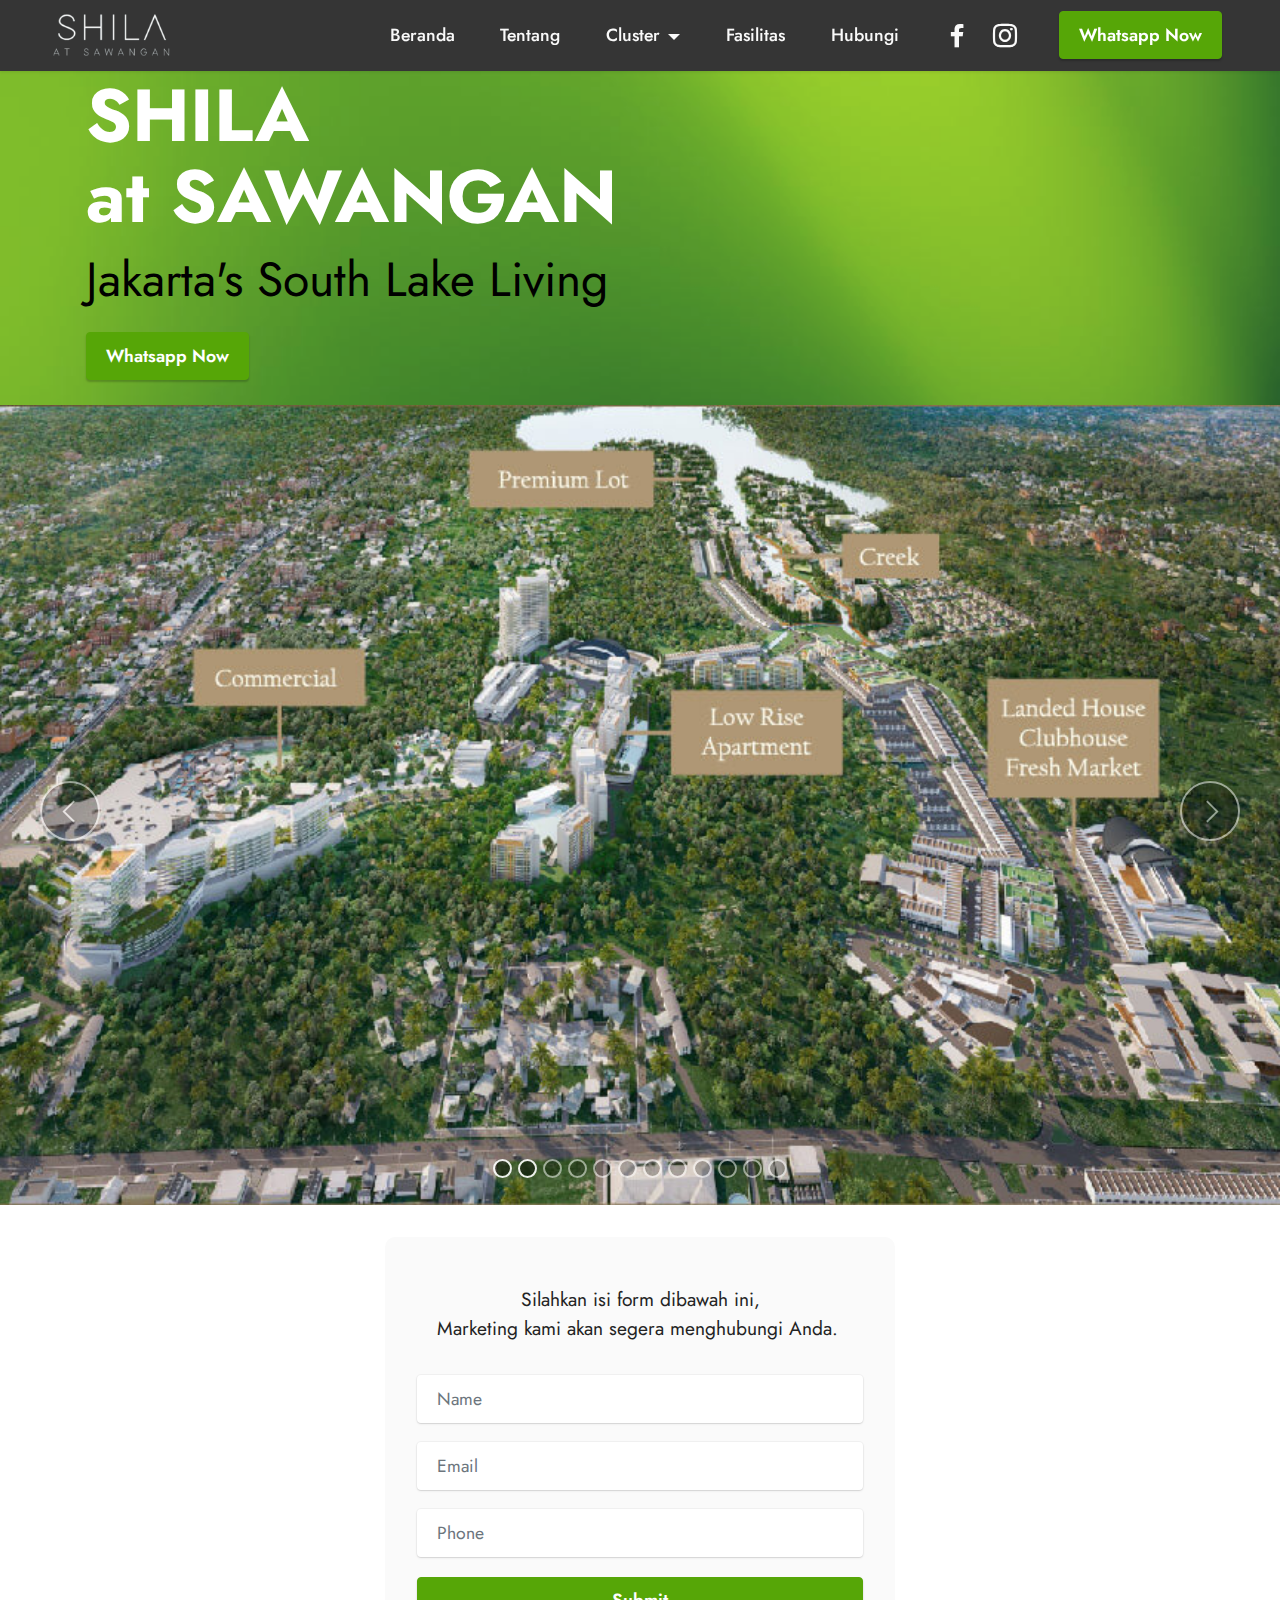
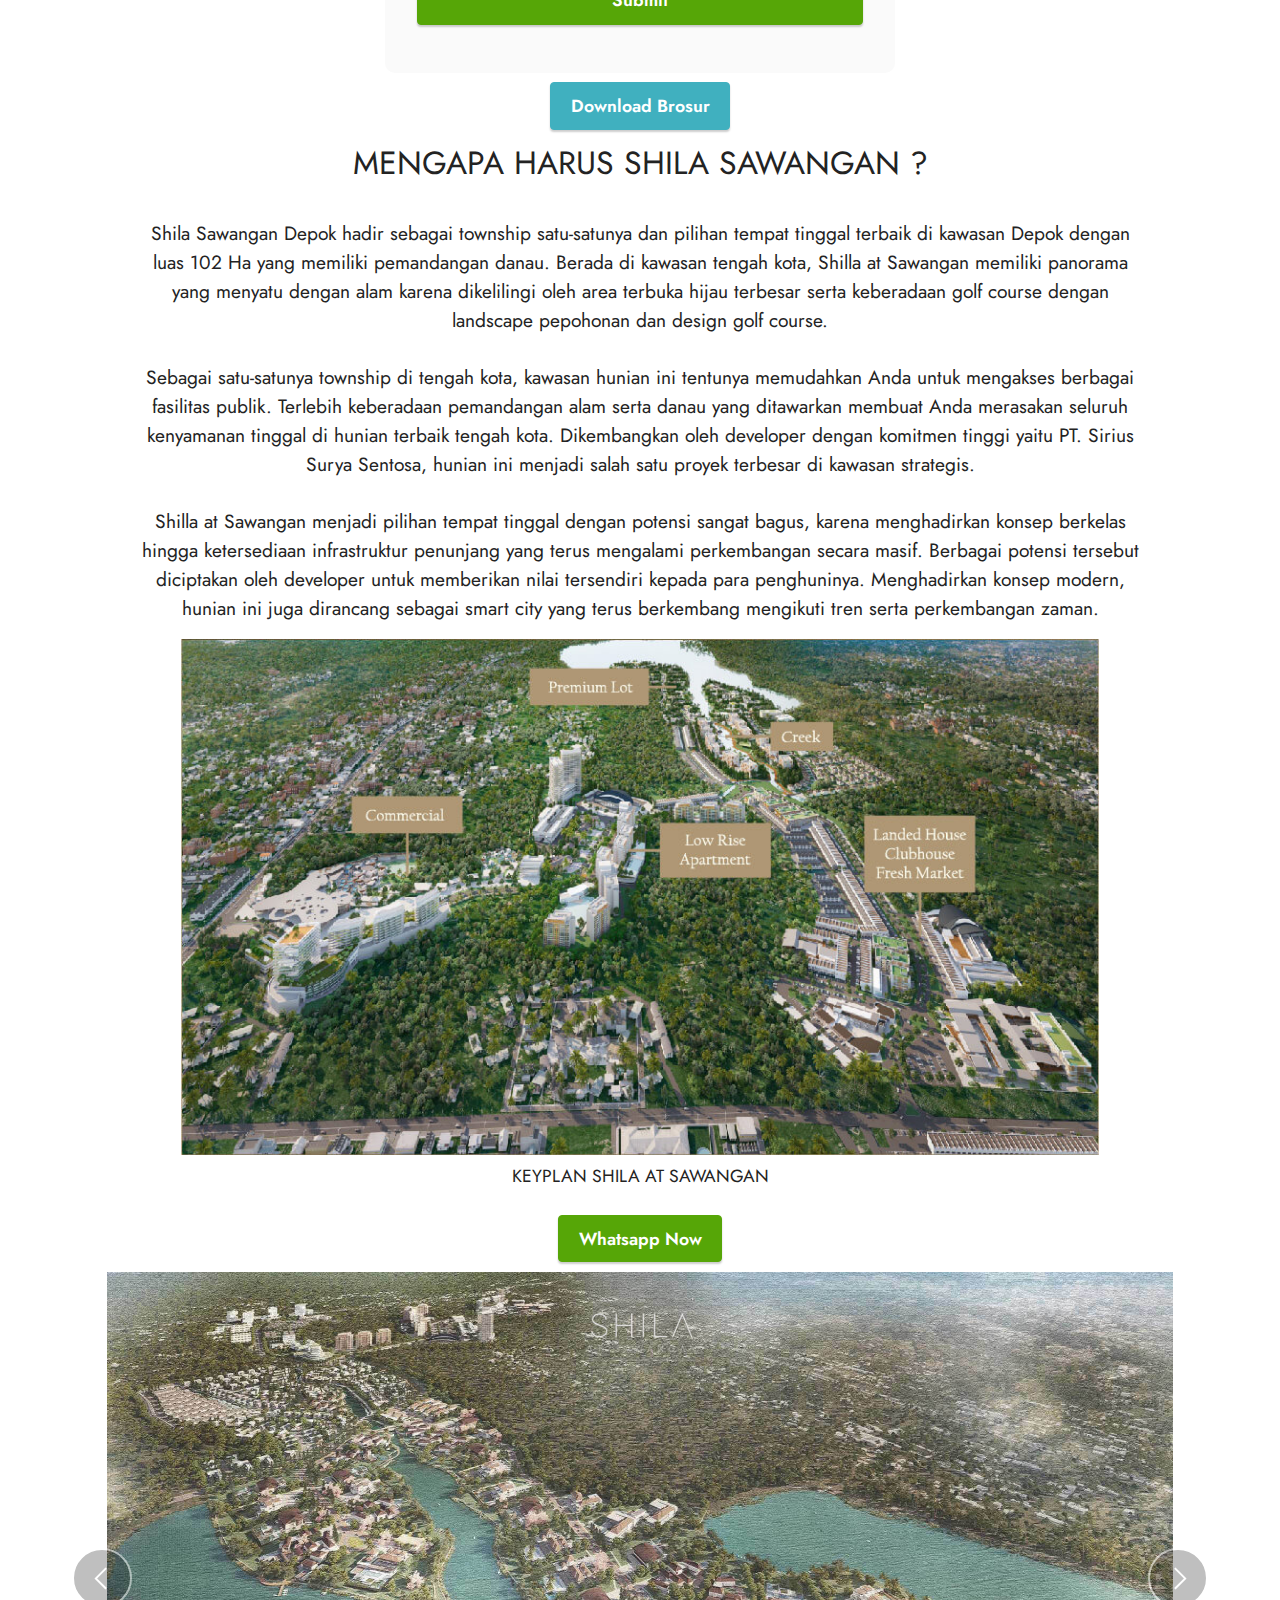
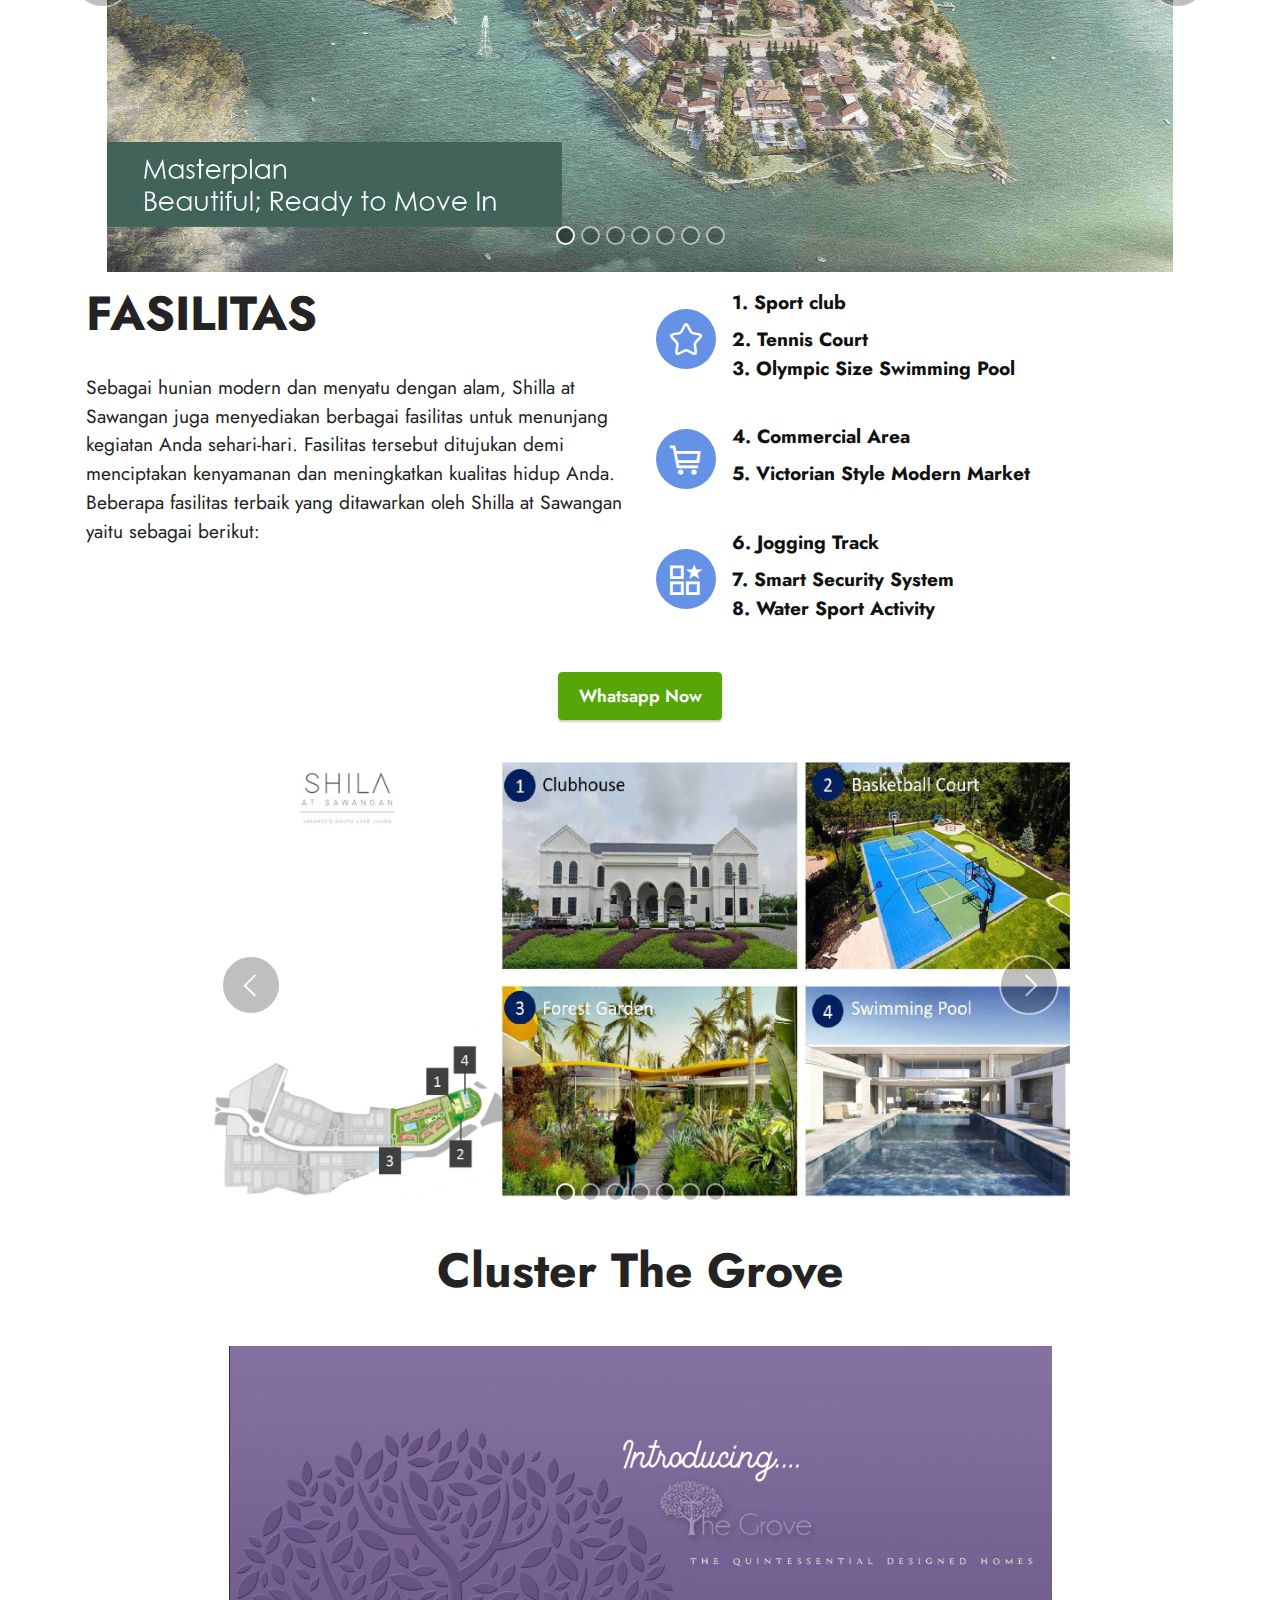
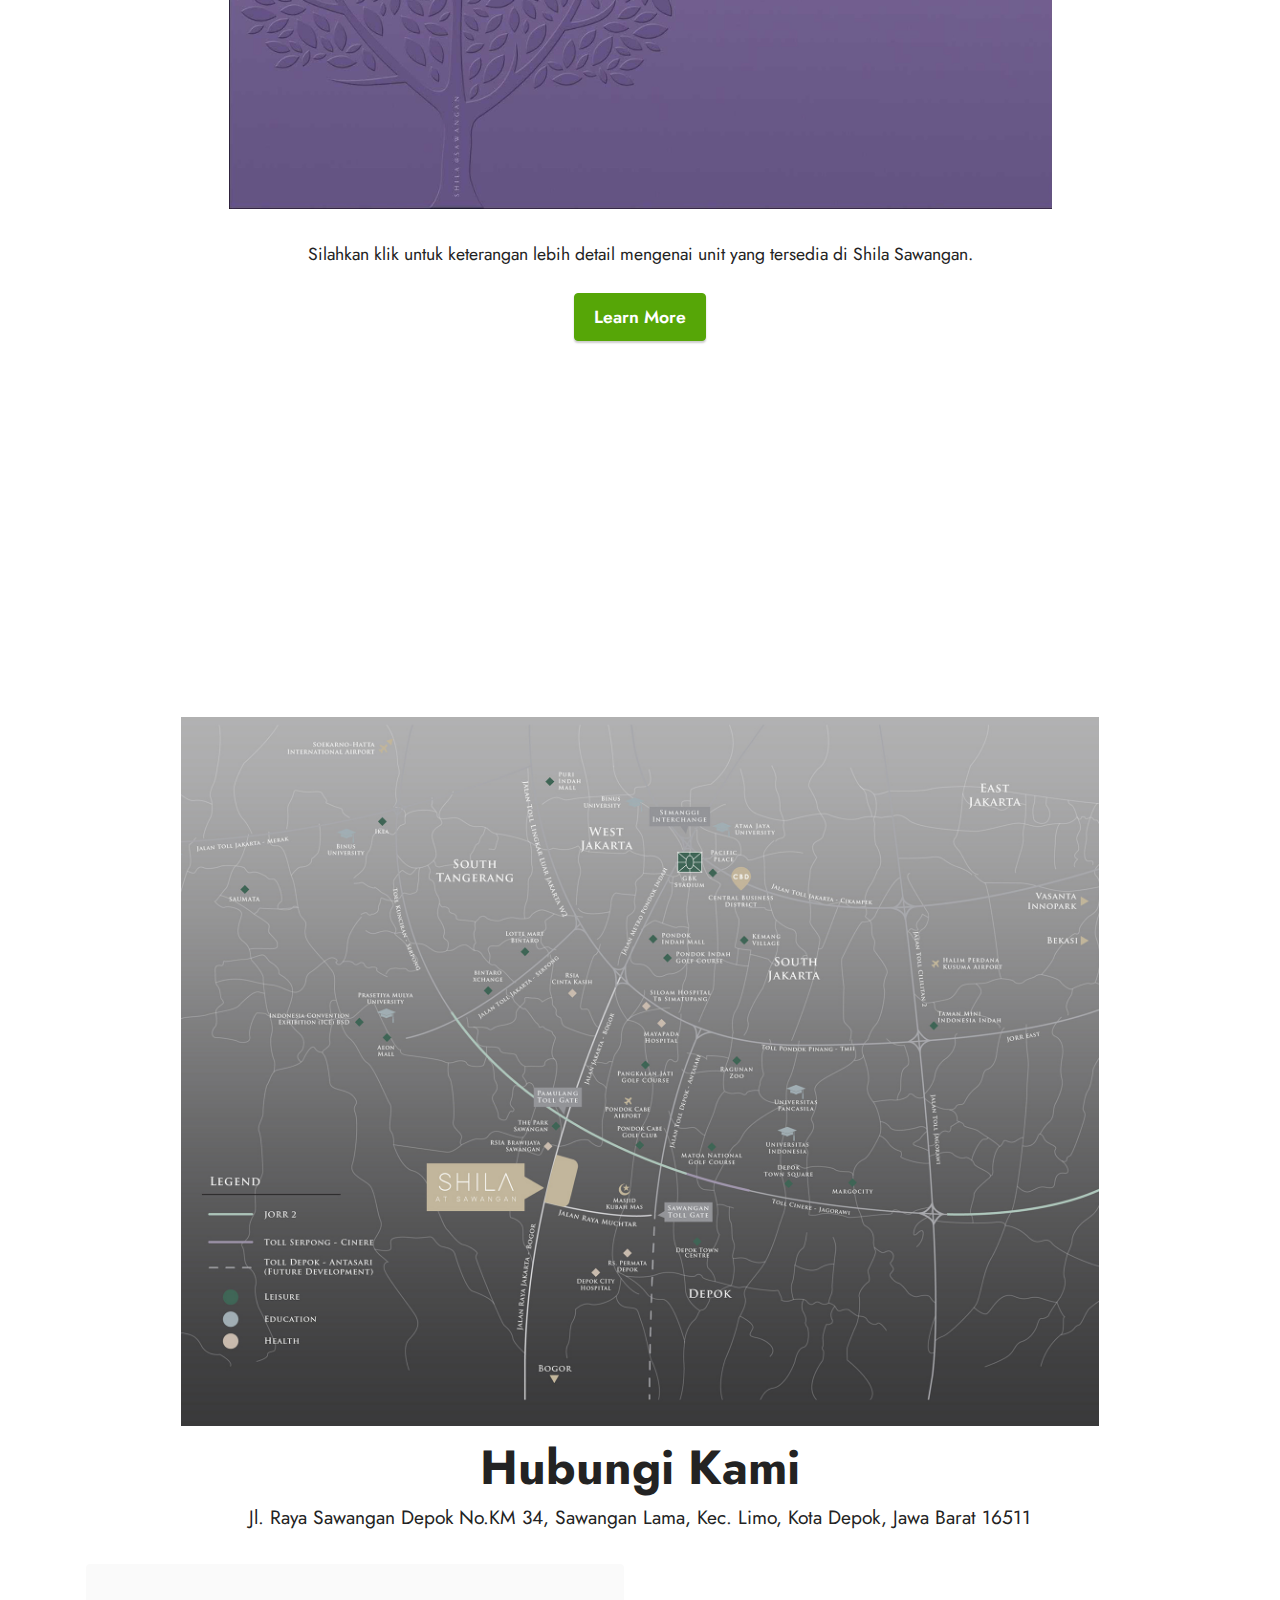
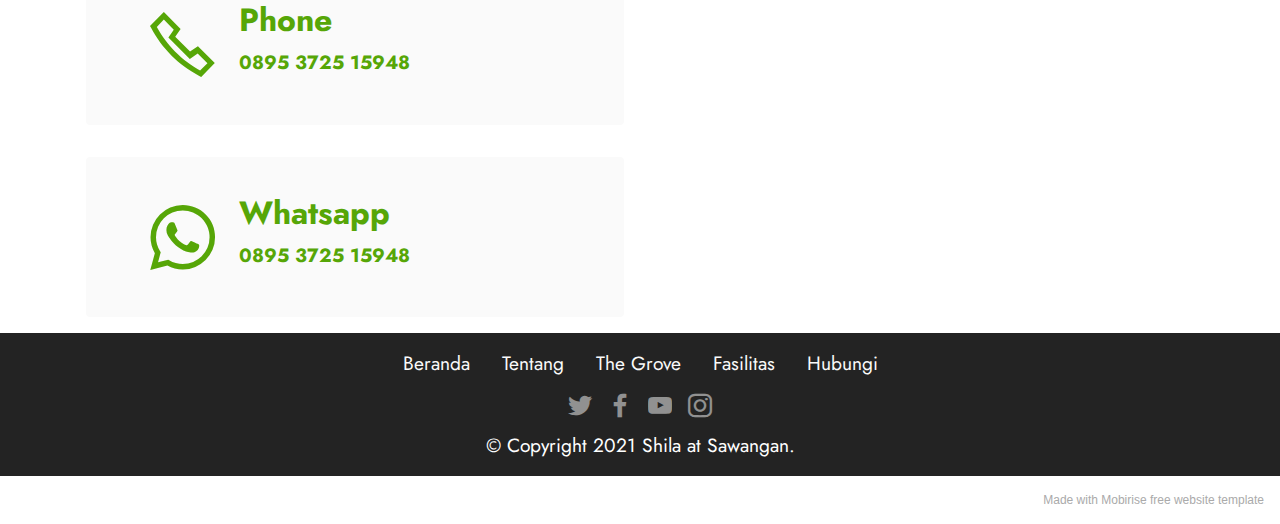
==== commit a1ba4d7f: "Header background Edit" ====
--- a/index.html
+++ b/index.html
@@ -83,7 +83,7 @@
 
     
 
-    
+    <div class="mbr-overlay" style="opacity: 0.2; background-color: rgb(68, 121, 217);"></div>
 
     <div class="align-center container">
         <div class="row">
@@ -102,11 +102,11 @@
 
 <section class="slider1 cid-sFdTGETBrg" id="slider1-w">
     
-    <div class="carousel slide carousel-fade" id="sGl5z6dd9E" data-ride="carousel" data-interval="3000">
+    <div class="carousel slide carousel-fade" id="sGl9ePvkiW" data-ride="carousel" data-interval="3000">
         <ol class="carousel-indicators">
-            <li data-slide-to="0" class="active" data-target="#sGl5z6dd9E"></li><li data-slide-to="1" class="active" data-target="#sGl5z6dd9E"></li>
-            <li data-slide-to="2" data-target="#sGl5z6dd9E"></li>
-            <li data-slide-to="3" data-target="#sGl5z6dd9E"></li><li data-slide-to="4" data-target="#sGl5z6dd9E"></li><li data-slide-to="5" data-target="#sGl5z6dd9E"></li><li data-slide-to="6" data-target="#sGl5z6dd9E"></li><li data-slide-to="7" data-target="#sGl5z6dd9E"></li><li data-slide-to="8" data-target="#sGl5z6dd9E"></li><li data-slide-to="9" data-target="#sGl5z6dd9E"></li><li data-slide-to="10" data-target="#sGl5z6dd9E"></li><li data-slide-to="11" data-target="#sGl5z6dd9E"></li>
+            <li data-slide-to="0" class="active" data-target="#sGl9ePvkiW"></li><li data-slide-to="1" class="active" data-target="#sGl9ePvkiW"></li>
+            <li data-slide-to="2" data-target="#sGl9ePvkiW"></li>
+            <li data-slide-to="3" data-target="#sGl9ePvkiW"></li><li data-slide-to="4" data-target="#sGl9ePvkiW"></li><li data-slide-to="5" data-target="#sGl9ePvkiW"></li><li data-slide-to="6" data-target="#sGl9ePvkiW"></li><li data-slide-to="7" data-target="#sGl9ePvkiW"></li><li data-slide-to="8" data-target="#sGl9ePvkiW"></li><li data-slide-to="9" data-target="#sGl9ePvkiW"></li><li data-slide-to="10" data-target="#sGl9ePvkiW"></li><li data-slide-to="11" data-target="#sGl9ePvkiW"></li>
         </ol>
         <div class="carousel-inner">
             <div class="carousel-item slider-image item active">
@@ -185,11 +185,11 @@
                 </div>
             </div>
         </div>
-        <a class="carousel-control carousel-control-prev" role="button" data-slide="prev" href="#sGl5z6dd9E">
+        <a class="carousel-control carousel-control-prev" role="button" data-slide="prev" href="#sGl9ePvkiW">
             <span class="mobi-mbri mobi-mbri-arrow-prev" aria-hidden="true"></span>
             <span class="sr-only">Previous</span>
         </a>
-        <a class="carousel-control carousel-control-next" role="button" data-slide="next" href="#sGl5z6dd9E">
+        <a class="carousel-control carousel-control-next" role="button" data-slide="next" href="#sGl9ePvkiW">
             <span class="mobi-mbri mobi-mbri-arrow-next" aria-hidden="true"></span>
             <span class="sr-only">Next</span>
         </a>
@@ -203,7 +203,7 @@
         
         <div class="row justify-content-center mt-4">
             <div class="col-lg-8 mx-auto mbr-form" data-form-type="formoid">
-                <form action="https://mobirise.eu/" method="POST" class="mbr-form form-with-styler mx-auto" data-form-title="Form Name"><input type="hidden" name="email" data-form-email="true" value="F1EJ47GVZ6u1qWXmMH3Fim0mrwbfCMev5n/EAhAA5/OsizzETREzfPYPt1fWGMpaJuOYTP2HCQCrcUIS1t97h+BuEMbDB4be5XkzTcqMGI93m/CXFpIb8QHg4+U/GVPi">
+                <form action="https://mobirise.eu/" method="POST" class="mbr-form form-with-styler mx-auto" data-form-title="Form Name"><input type="hidden" name="email" data-form-email="true" value="vXNzZNUDiskR8B95W0yCb4tfhpK9bbCPVRWG4DvQaUrz1aye0o/x2xcXoaxRlTs/jhO/0GMM9hLGUPHCXq/TzCtMg3nYXug1Wy3R9VlXYOxq8S8rZPDCAG9tQy2yvIWK">
                     <p class="mbr-text mbr-fonts-style align-center mb-4 display-7">Silahkan isi form dibawah ini, <br>Marketing kami akan segera menghubungi Anda.&nbsp;<br></p>
                     <div class="row">
                         <div hidden="hidden" data-form-alert="" class="alert alert-success col-12">Thanks for filling
@@ -293,12 +293,12 @@
     <div class="container-fluid">
         <div class="row justify-content-center">
             <div class="col-12 col-md-10 col-lg-12">
-                <div class="carousel slide" id="sGl5zaG6MA" data-ride="carousel" data-interval="3000">
+                <div class="carousel slide" id="sGl9eTyiaD" data-ride="carousel" data-interval="3000">
                     
                     <ol class="carousel-indicators">
-                        <li data-slide-to="0" class="active" data-target="#sGl5zaG6MA"></li>
-                        <li data-slide-to="1" data-target="#sGl5zaG6MA"></li>
-                        <li data-slide-to="2" data-target="#sGl5zaG6MA"></li><li data-slide-to="3" data-target="#sGl5zaG6MA"></li><li data-slide-to="4" data-target="#sGl5zaG6MA"></li><li data-slide-to="5" data-target="#sGl5zaG6MA"></li><li data-slide-to="6" data-target="#sGl5zaG6MA"></li>
+                        <li data-slide-to="0" class="active" data-target="#sGl9eTyiaD"></li>
+                        <li data-slide-to="1" data-target="#sGl9eTyiaD"></li>
+                        <li data-slide-to="2" data-target="#sGl9eTyiaD"></li><li data-slide-to="3" data-target="#sGl9eTyiaD"></li><li data-slide-to="4" data-target="#sGl9eTyiaD"></li><li data-slide-to="5" data-target="#sGl9eTyiaD"></li><li data-slide-to="6" data-target="#sGl9eTyiaD"></li>
                     </ol>
                     <div class="carousel-inner">
                         <div class="carousel-item slider-image item active">
@@ -340,11 +340,11 @@
                             </div>
                         </div>
                     </div>
-                    <a class="carousel-control carousel-control-prev" role="button" data-slide="prev" href="#sGl5zaG6MA">
+                    <a class="carousel-control carousel-control-prev" role="button" data-slide="prev" href="#sGl9eTyiaD">
                         <span class="mobi-mbri mobi-mbri-arrow-prev" aria-hidden="true"></span>
                         <span class="sr-only">Previous</span>
                     </a>
-                    <a class="carousel-control carousel-control-next" role="button" data-slide="next" href="#sGl5zaG6MA">
+                    <a class="carousel-control carousel-control-next" role="button" data-slide="next" href="#sGl9eTyiaD">
                         <span class="mobi-mbri mobi-mbri-arrow-next" aria-hidden="true"></span>
                         <span class="sr-only">Next</span>
                     </a>
@@ -424,12 +424,12 @@
     <div class="container">
         <div class="row justify-content-center">
             <div class="col-12 col-md-10">
-                <div class="carousel slide" id="sGl5zcWitm" data-ride="carousel" data-interval="3000">
+                <div class="carousel slide" id="sGl9eVLum4" data-ride="carousel" data-interval="3000">
                     
                     <ol class="carousel-indicators">
-                        <li data-slide-to="0" class="active" data-target="#sGl5zcWitm"></li>
-                        <li data-slide-to="1" data-target="#sGl5zcWitm"></li>
-                        <li data-slide-to="2" data-target="#sGl5zcWitm"></li><li data-slide-to="3" data-target="#sGl5zcWitm"></li><li data-slide-to="4" data-target="#sGl5zcWitm"></li><li data-slide-to="5" data-target="#sGl5zcWitm"></li><li data-slide-to="6" data-target="#sGl5zcWitm"></li>
+                        <li data-slide-to="0" class="active" data-target="#sGl9eVLum4"></li>
+                        <li data-slide-to="1" data-target="#sGl9eVLum4"></li>
+                        <li data-slide-to="2" data-target="#sGl9eVLum4"></li><li data-slide-to="3" data-target="#sGl9eVLum4"></li><li data-slide-to="4" data-target="#sGl9eVLum4"></li><li data-slide-to="5" data-target="#sGl9eVLum4"></li><li data-slide-to="6" data-target="#sGl9eVLum4"></li>
                     </ol>
                     <div class="carousel-inner">
                         <div class="carousel-item slider-image item active">
@@ -471,11 +471,11 @@
                             </div>
                         </div>
                     </div>
-                    <a class="carousel-control carousel-control-prev" role="button" data-slide="prev" href="#sGl5zcWitm">
+                    <a class="carousel-control carousel-control-prev" role="button" data-slide="prev" href="#sGl9eVLum4">
                         <span class="mobi-mbri mobi-mbri-arrow-prev" aria-hidden="true"></span>
                         <span class="sr-only">Previous</span>
                     </a>
-                    <a class="carousel-control carousel-control-next" role="button" data-slide="next" href="#sGl5zcWitm">
+                    <a class="carousel-control carousel-control-next" role="button" data-slide="next" href="#sGl9eVLum4">
                         <span class="mobi-mbri mobi-mbri-arrow-next" aria-hidden="true"></span>
                         <span class="sr-only">Next</span>
                     </a>
@@ -646,7 +646,7 @@
             </div>
         </div>
     </div>
-</section><section style="background-color: #fff; font-family: -apple-system, BlinkMacSystemFont, 'Segoe UI', 'Roboto', 'Helvetica Neue', Arial, sans-serif; color:#aaa; font-size:12px; padding: 0; align-items: center; display: flex;"><a href="https://mobirise.site/o" style="flex: 1 1; height: 3rem; padding-left: 1rem;"></a><p style="flex: 0 0 auto; margin:0; padding-right:1rem;"><a href="https://mobirise.site/q" style="color:#aaa;">This site</a> was created with Mobirise web template</p></section><script src="assets/web/assets/jquery/jquery.min.js"></script>  <script src="assets/popper/popper.min.js"></script>  <script src="assets/tether/tether.min.js"></script>  <script src="assets/bootstrap/js/bootstrap.min.js"></script>  <script src="assets/smoothscroll/smooth-scroll.js"></script>  <script src="assets/dropdown/js/nav-dropdown.js"></script>  <script src="assets/dropdown/js/navbar-dropdown.js"></script>  <script src="assets/touchswipe/jquery.touch-swipe.min.js"></script>  <script src="assets/formstyler/jquery.formstyler.js"></script>  <script src="assets/formstyler/jquery.formstyler.min.js"></script>  <script src="assets/datepicker/jquery.datetimepicker.full.js"></script>  <script src="assets/playervimeo/vimeo_player.js"></script>  <script src="assets/theme/js/script.js"></script>  <script src="assets/formoid/formoid.min.js"></script>  
+</section><section style="background-color: #fff; font-family: -apple-system, BlinkMacSystemFont, 'Segoe UI', 'Roboto', 'Helvetica Neue', Arial, sans-serif; color:#aaa; font-size:12px; padding: 0; align-items: center; display: flex;"><a href="https://mobirise.site/r" style="flex: 1 1; height: 3rem; padding-left: 1rem;"></a><p style="flex: 0 0 auto; margin:0; padding-right:1rem;"><a href="https://mobirise.site/t" style="color:#aaa;">Made</a> with Mobirise free website template</p></section><script src="assets/web/assets/jquery/jquery.min.js"></script>  <script src="assets/popper/popper.min.js"></script>  <script src="assets/tether/tether.min.js"></script>  <script src="assets/bootstrap/js/bootstrap.min.js"></script>  <script src="assets/smoothscroll/smooth-scroll.js"></script>  <script src="assets/dropdown/js/nav-dropdown.js"></script>  <script src="assets/dropdown/js/navbar-dropdown.js"></script>  <script src="assets/touchswipe/jquery.touch-swipe.min.js"></script>  <script src="assets/formstyler/jquery.formstyler.js"></script>  <script src="assets/formstyler/jquery.formstyler.min.js"></script>  <script src="assets/datepicker/jquery.datetimepicker.full.js"></script>  <script src="assets/playervimeo/vimeo_player.js"></script>  <script src="assets/theme/js/script.js"></script>  <script src="assets/formoid/formoid.min.js"></script>  
   
   
 </body>
--- a/assets/mobirise/css/mbr-additional.css
+++ b/assets/mobirise/css/mbr-additional.css
@@ -2804,7 +2804,7 @@
 .cid-sGkSbei6du {
   padding-top: 1rem;
   padding-bottom: 1rem;
-  background-image: linear-gradient(149deg, #1f3b03 10%, #81ef14 100%) !important;
+  background-image: url("../../../assets/images/gradient-blur-color-background-green.jpg");
 }
 .cid-sGkSbei6du .mbr-section-title DIV {
   text-align: left;
--- a/assets/mobirise/css/mbr-additional.css
+++ b/assets/mobirise/css/mbr-additional.css
@@ -2804,7 +2804,7 @@
 .cid-sGkSbei6du {
   padding-top: 1rem;
   padding-bottom: 1rem;
-  background-image: linear-gradient(149deg, #1f3b03 10%, #81ef14 100%) !important;
+  background-image: url("../../../assets/images/gradient-blur-color-background-green.jpg");
 }
 .cid-sGkSbei6du .mbr-section-title DIV {
   text-align: left;
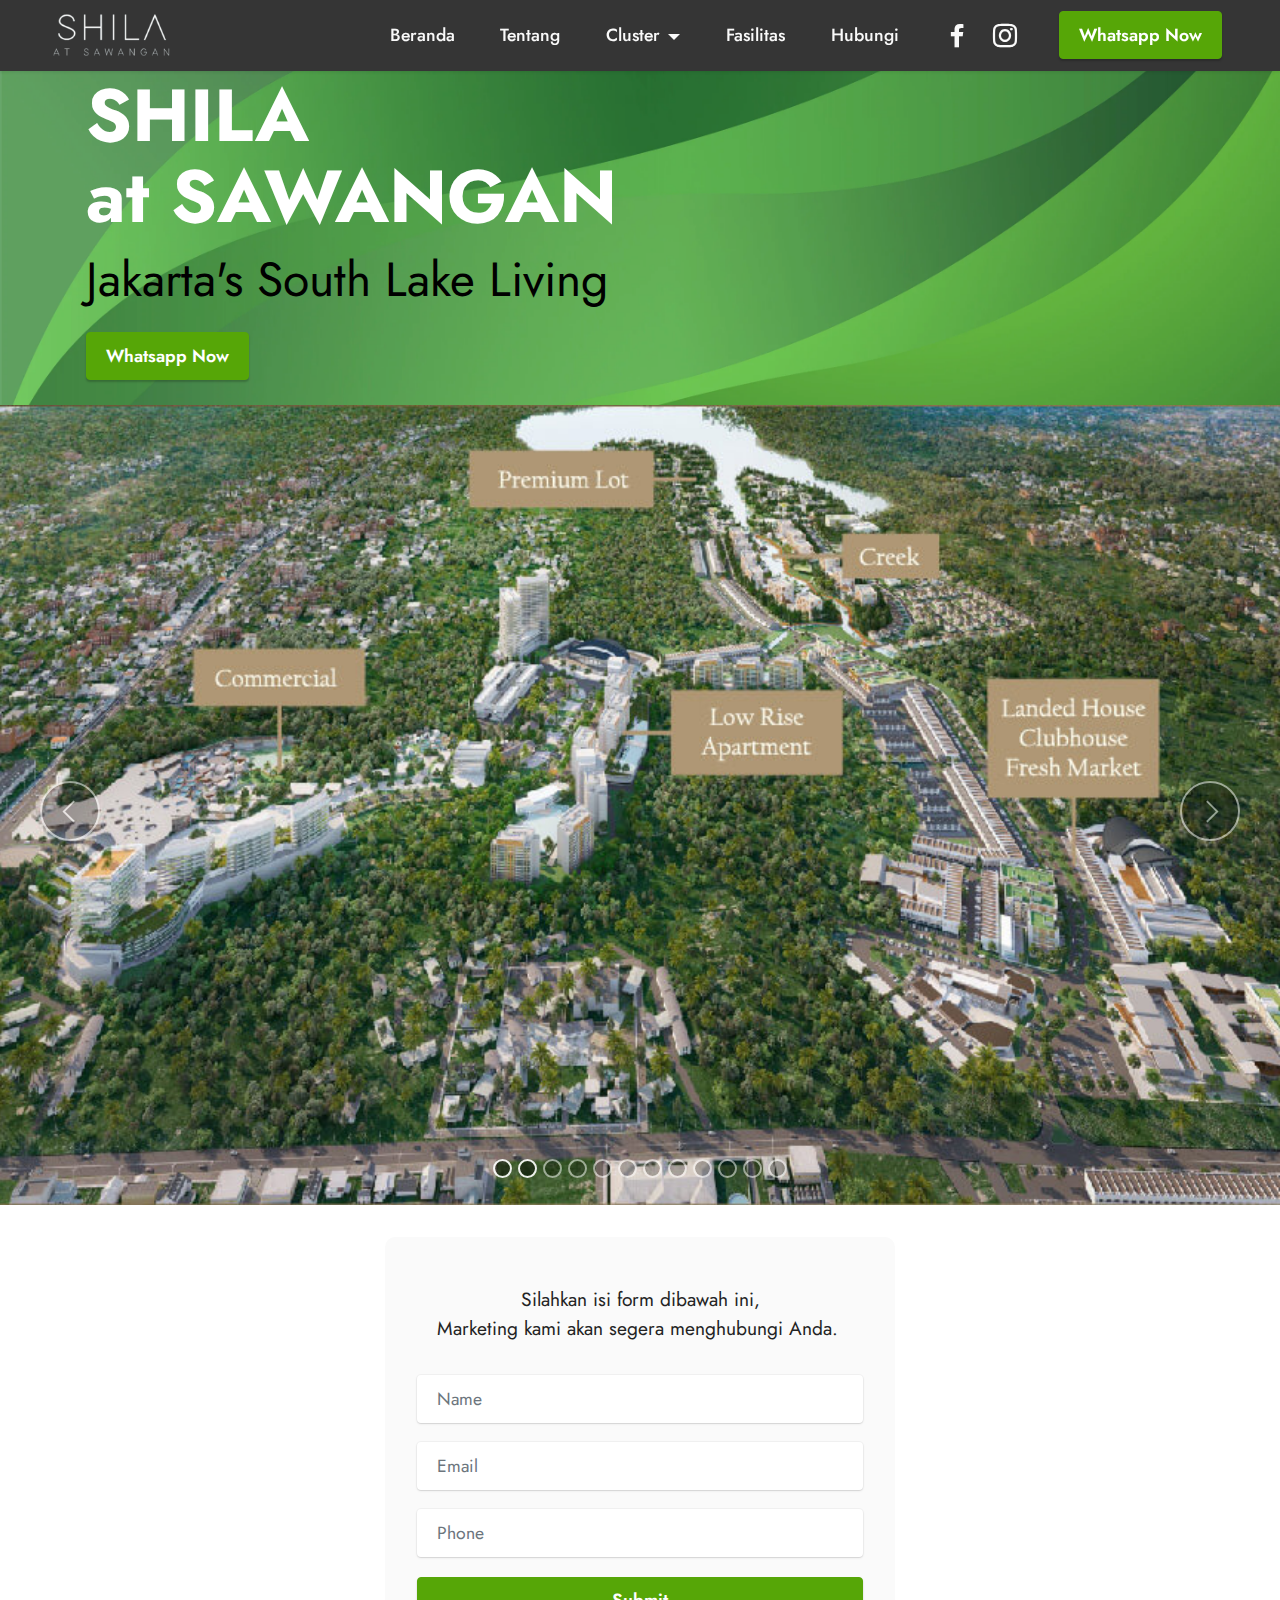
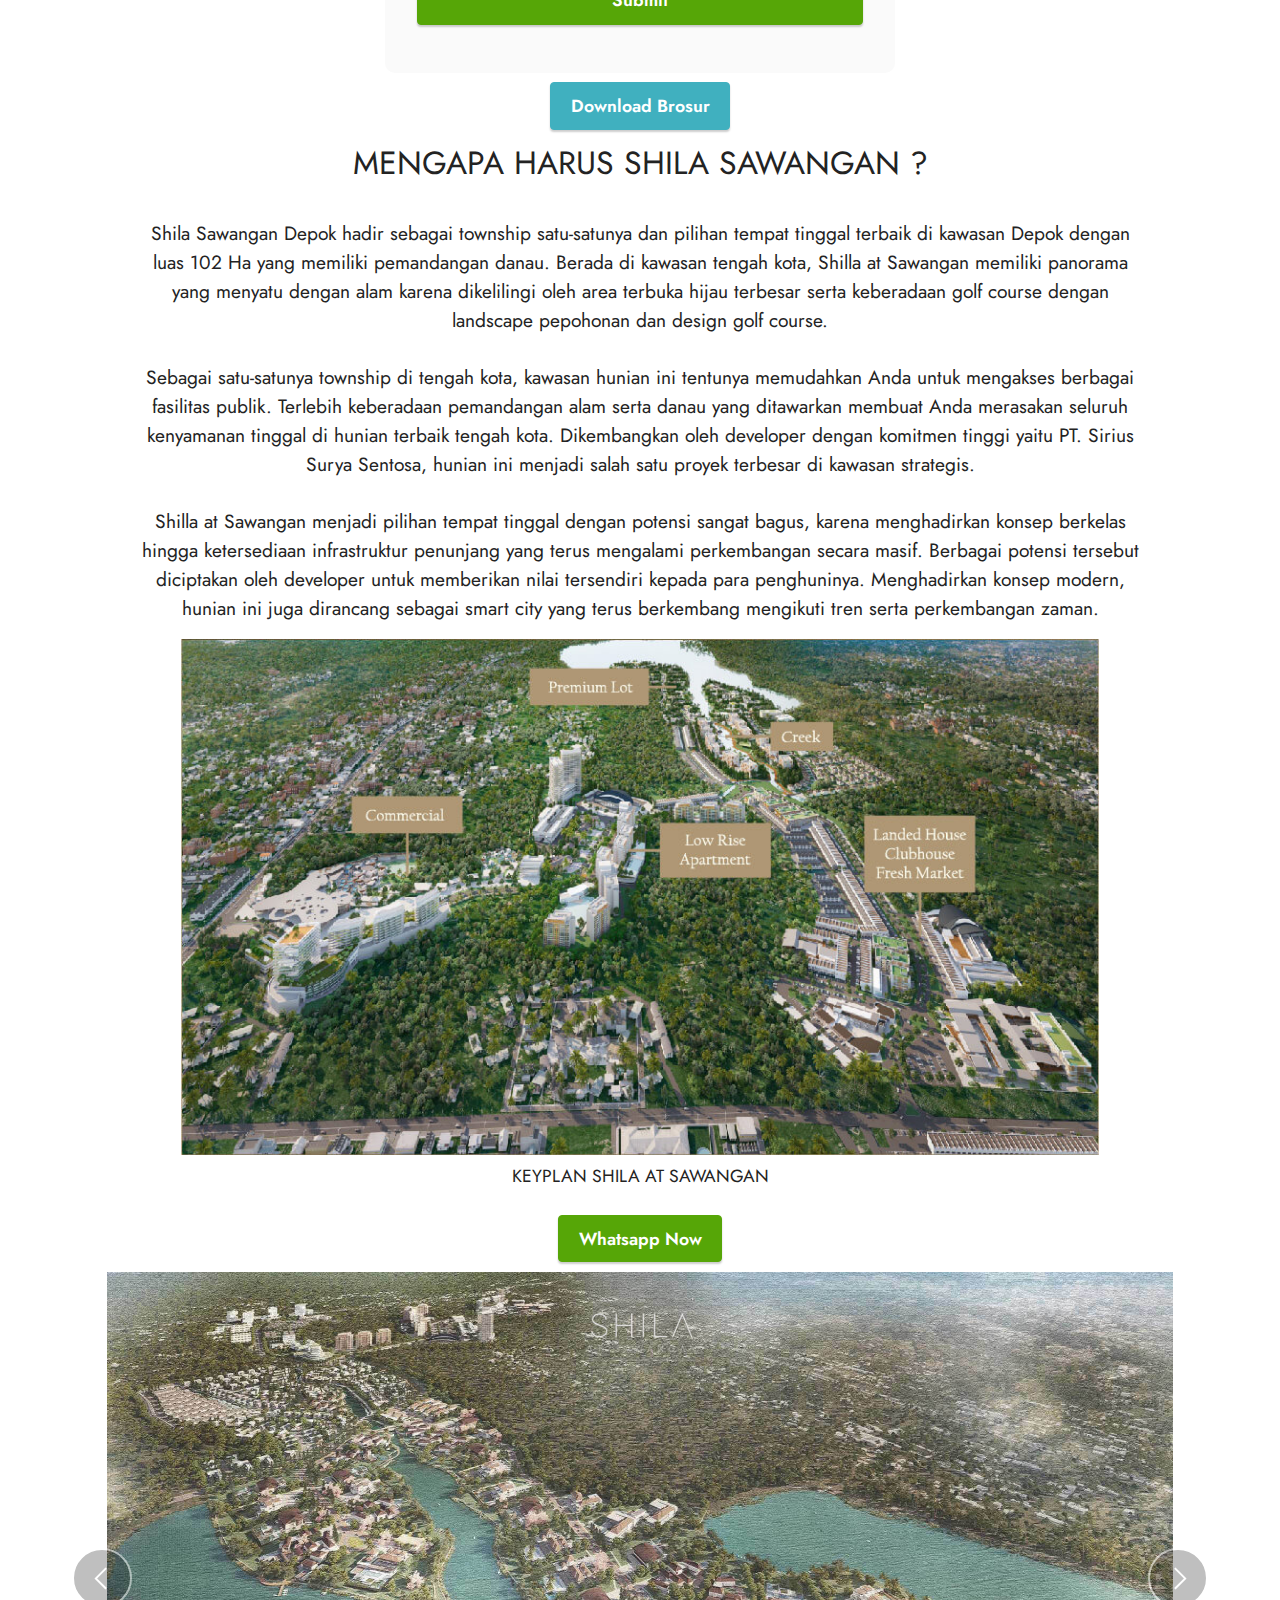
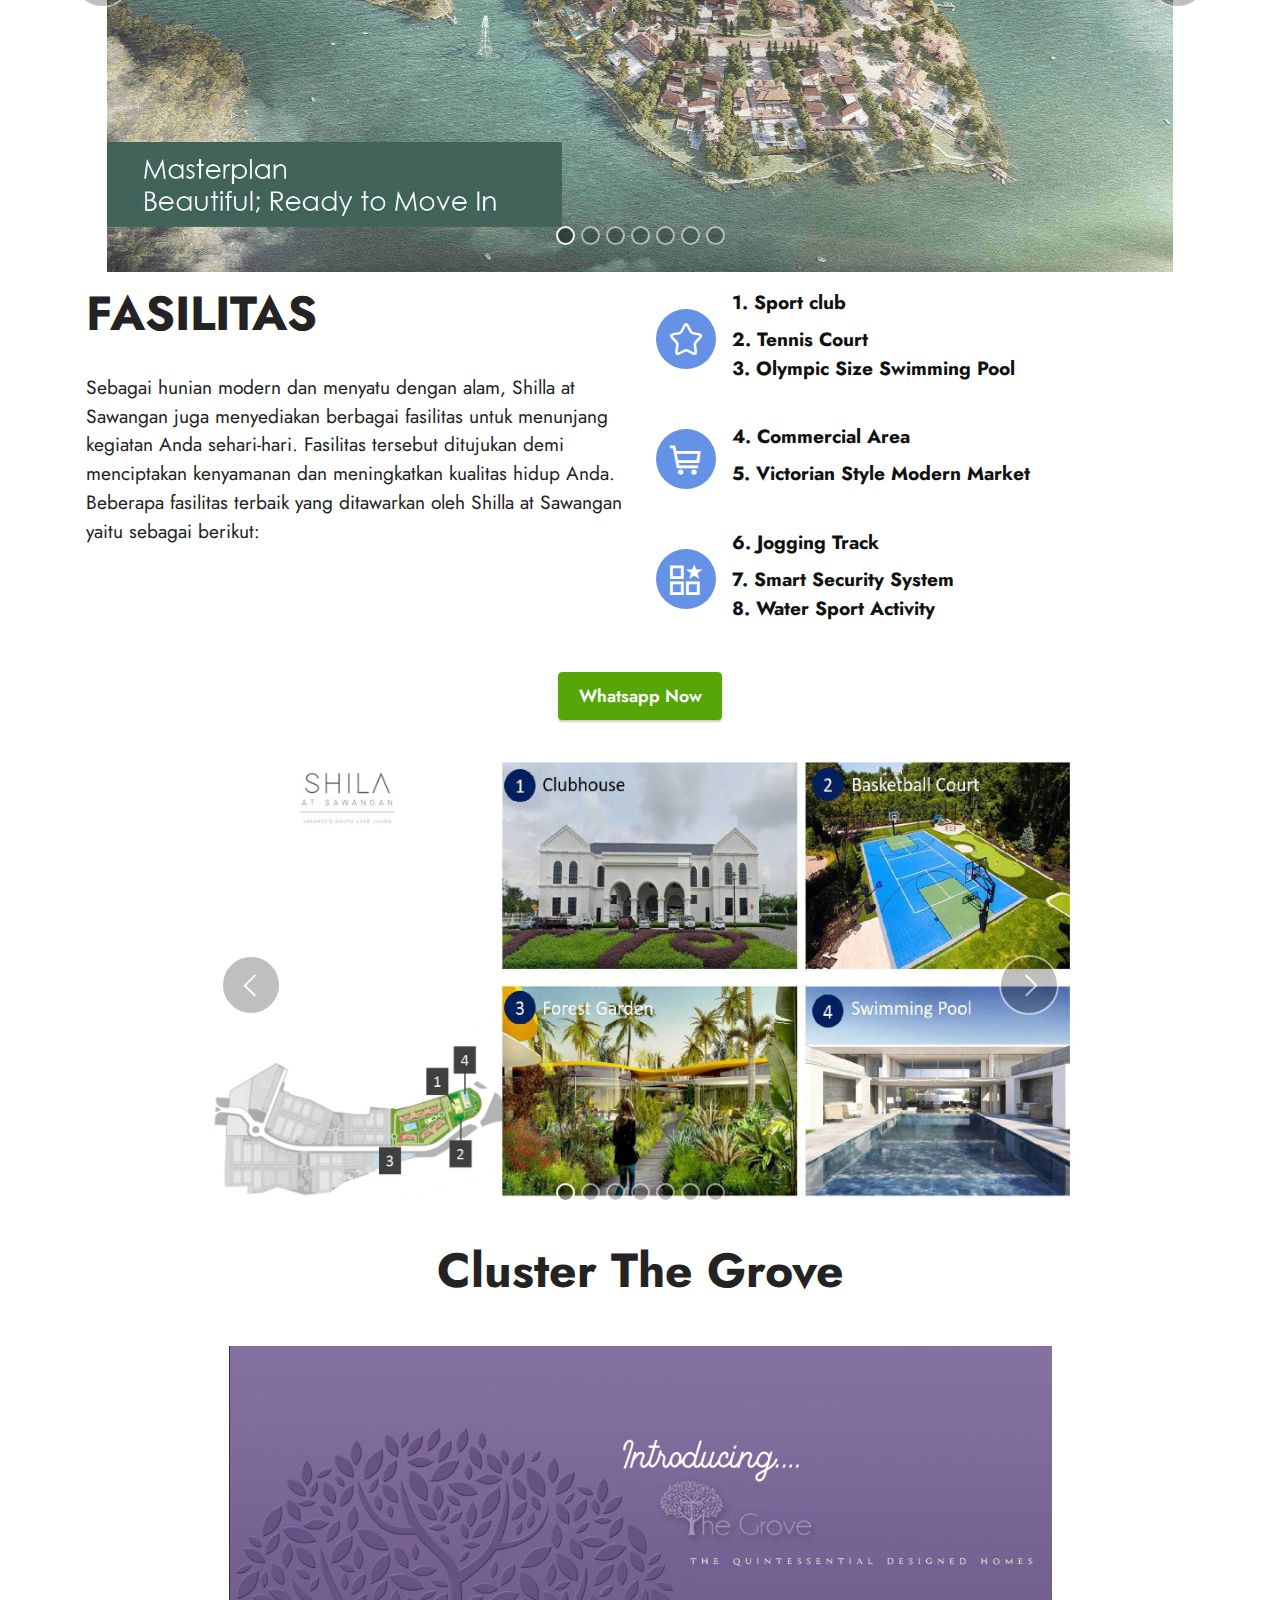
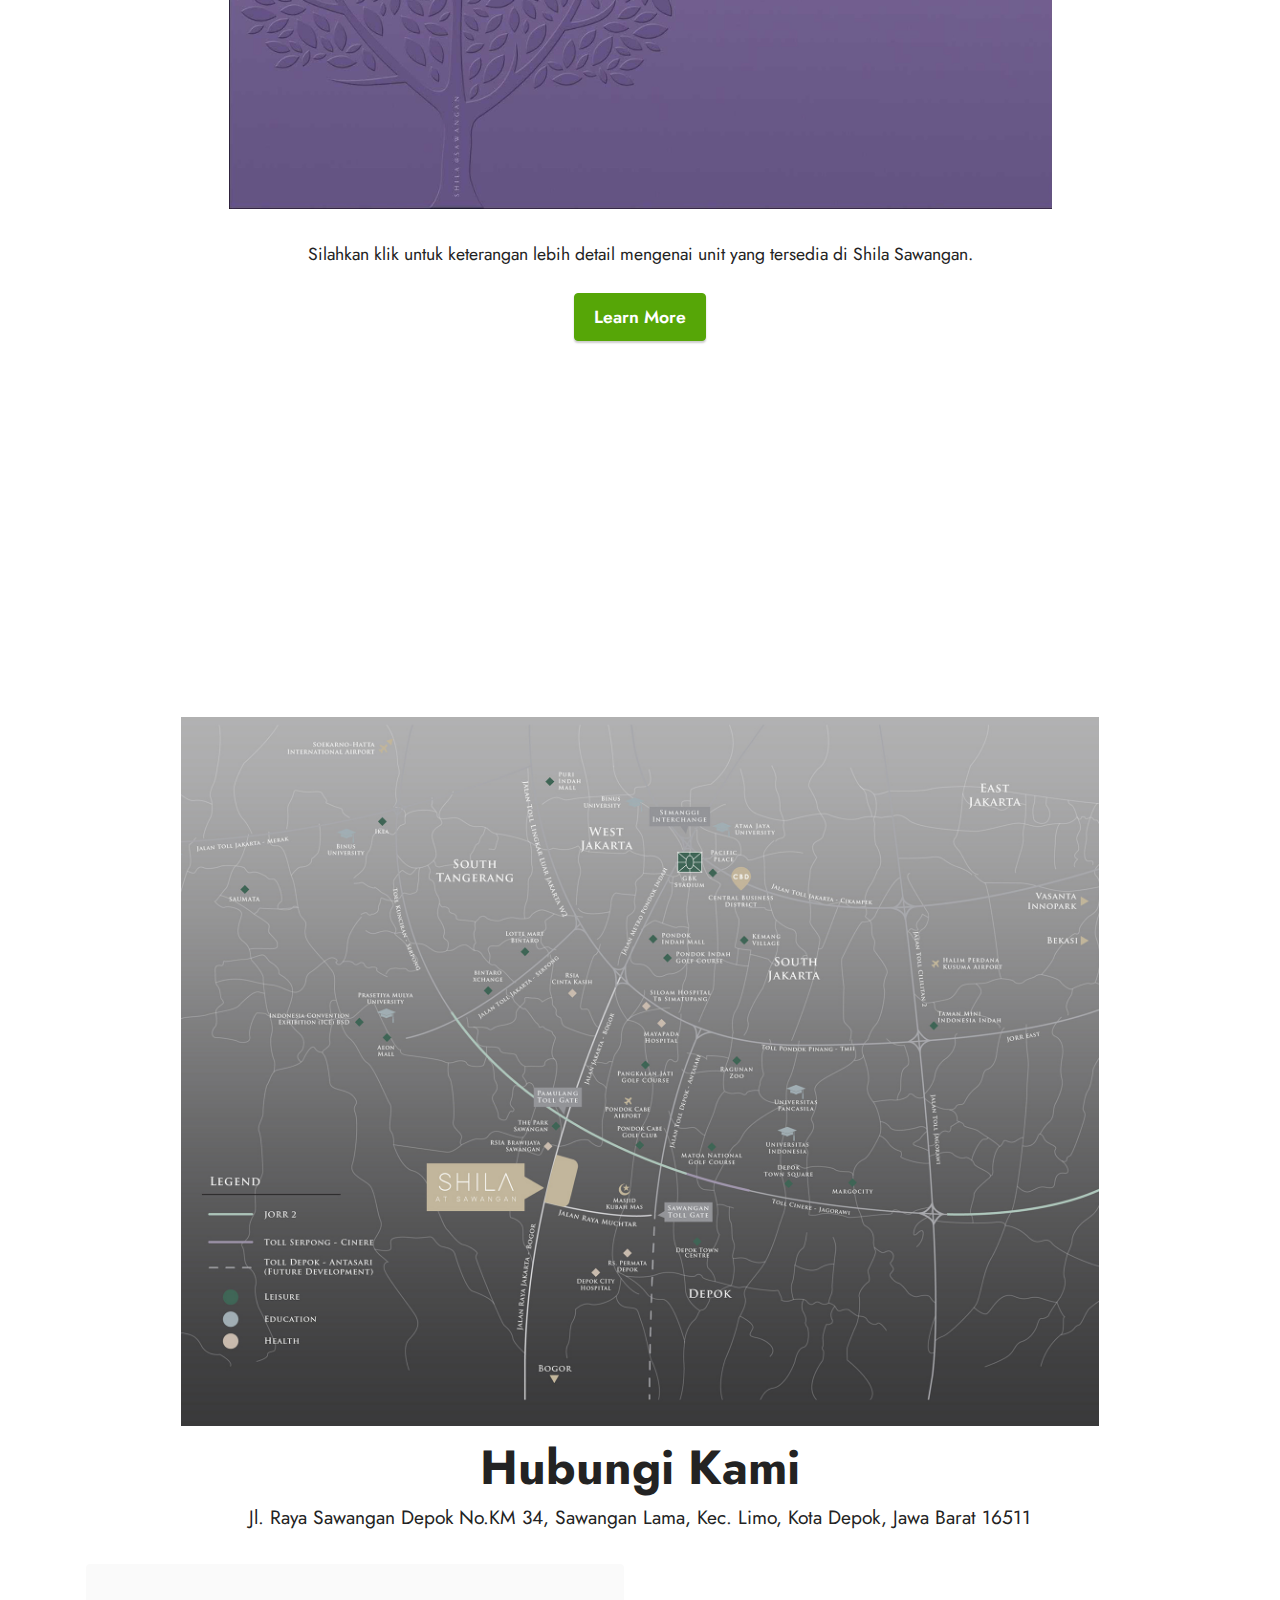
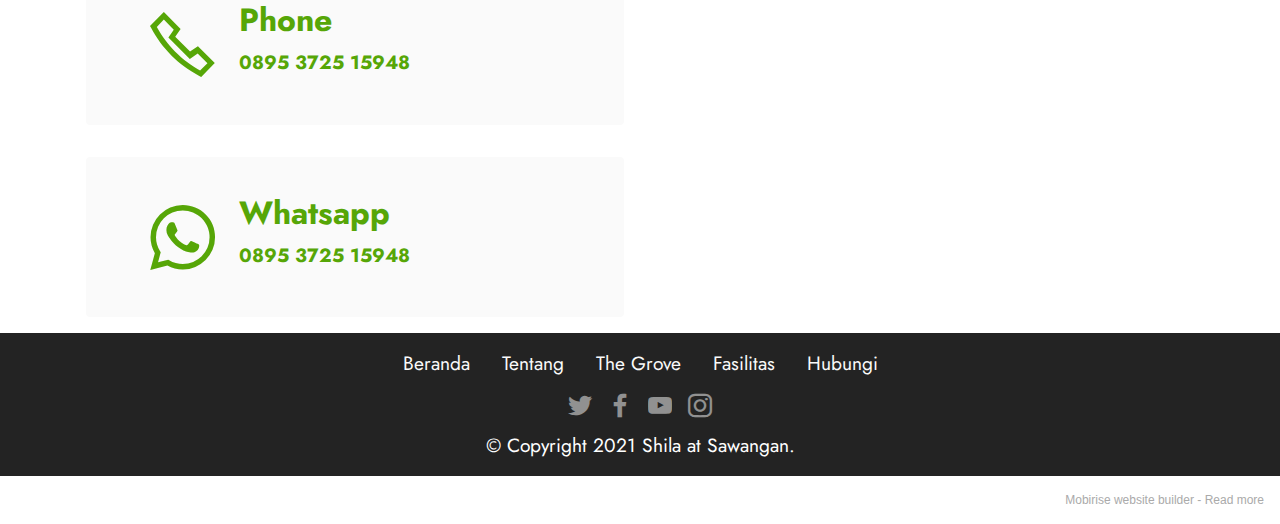
==== commit 8f086497: "header background edit 2" ====
--- a/index.html
+++ b/index.html
@@ -102,11 +102,11 @@
 
 <section class="slider1 cid-sFdTGETBrg" id="slider1-w">
     
-    <div class="carousel slide carousel-fade" id="sGl9ePvkiW" data-ride="carousel" data-interval="3000">
+    <div class="carousel slide carousel-fade" id="sGla9viFZk" data-ride="carousel" data-interval="3000">
         <ol class="carousel-indicators">
-            <li data-slide-to="0" class="active" data-target="#sGl9ePvkiW"></li><li data-slide-to="1" class="active" data-target="#sGl9ePvkiW"></li>
-            <li data-slide-to="2" data-target="#sGl9ePvkiW"></li>
-            <li data-slide-to="3" data-target="#sGl9ePvkiW"></li><li data-slide-to="4" data-target="#sGl9ePvkiW"></li><li data-slide-to="5" data-target="#sGl9ePvkiW"></li><li data-slide-to="6" data-target="#sGl9ePvkiW"></li><li data-slide-to="7" data-target="#sGl9ePvkiW"></li><li data-slide-to="8" data-target="#sGl9ePvkiW"></li><li data-slide-to="9" data-target="#sGl9ePvkiW"></li><li data-slide-to="10" data-target="#sGl9ePvkiW"></li><li data-slide-to="11" data-target="#sGl9ePvkiW"></li>
+            <li data-slide-to="0" class="active" data-target="#sGla9viFZk"></li><li data-slide-to="1" class="active" data-target="#sGla9viFZk"></li>
+            <li data-slide-to="2" data-target="#sGla9viFZk"></li>
+            <li data-slide-to="3" data-target="#sGla9viFZk"></li><li data-slide-to="4" data-target="#sGla9viFZk"></li><li data-slide-to="5" data-target="#sGla9viFZk"></li><li data-slide-to="6" data-target="#sGla9viFZk"></li><li data-slide-to="7" data-target="#sGla9viFZk"></li><li data-slide-to="8" data-target="#sGla9viFZk"></li><li data-slide-to="9" data-target="#sGla9viFZk"></li><li data-slide-to="10" data-target="#sGla9viFZk"></li><li data-slide-to="11" data-target="#sGla9viFZk"></li>
         </ol>
         <div class="carousel-inner">
             <div class="carousel-item slider-image item active">
@@ -185,11 +185,11 @@
                 </div>
             </div>
         </div>
-        <a class="carousel-control carousel-control-prev" role="button" data-slide="prev" href="#sGl9ePvkiW">
+        <a class="carousel-control carousel-control-prev" role="button" data-slide="prev" href="#sGla9viFZk">
             <span class="mobi-mbri mobi-mbri-arrow-prev" aria-hidden="true"></span>
             <span class="sr-only">Previous</span>
         </a>
-        <a class="carousel-control carousel-control-next" role="button" data-slide="next" href="#sGl9ePvkiW">
+        <a class="carousel-control carousel-control-next" role="button" data-slide="next" href="#sGla9viFZk">
             <span class="mobi-mbri mobi-mbri-arrow-next" aria-hidden="true"></span>
             <span class="sr-only">Next</span>
         </a>
@@ -203,7 +203,7 @@
         
         <div class="row justify-content-center mt-4">
             <div class="col-lg-8 mx-auto mbr-form" data-form-type="formoid">
-                <form action="https://mobirise.eu/" method="POST" class="mbr-form form-with-styler mx-auto" data-form-title="Form Name"><input type="hidden" name="email" data-form-email="true" value="vXNzZNUDiskR8B95W0yCb4tfhpK9bbCPVRWG4DvQaUrz1aye0o/x2xcXoaxRlTs/jhO/0GMM9hLGUPHCXq/TzCtMg3nYXug1Wy3R9VlXYOxq8S8rZPDCAG9tQy2yvIWK">
+                <form action="https://mobirise.eu/" method="POST" class="mbr-form form-with-styler mx-auto" data-form-title="Form Name"><input type="hidden" name="email" data-form-email="true" value="LjDGf0uVa1mHOv1Xfsq41XnWuLG5CbO8PF2lwu67Qli3QFSy2CdebSENnLUrvU8iwL0yBJi986QPMbZV7APoVlLVzL+S8yA/CMAf3I+j3n7AElZjoKW4BYahlDb+9C9l">
                     <p class="mbr-text mbr-fonts-style align-center mb-4 display-7">Silahkan isi form dibawah ini, <br>Marketing kami akan segera menghubungi Anda.&nbsp;<br></p>
                     <div class="row">
                         <div hidden="hidden" data-form-alert="" class="alert alert-success col-12">Thanks for filling
@@ -293,12 +293,12 @@
     <div class="container-fluid">
         <div class="row justify-content-center">
             <div class="col-12 col-md-10 col-lg-12">
-                <div class="carousel slide" id="sGl9eTyiaD" data-ride="carousel" data-interval="3000">
+                <div class="carousel slide" id="sGla9COD6C" data-ride="carousel" data-interval="3000">
                     
                     <ol class="carousel-indicators">
-                        <li data-slide-to="0" class="active" data-target="#sGl9eTyiaD"></li>
-                        <li data-slide-to="1" data-target="#sGl9eTyiaD"></li>
-                        <li data-slide-to="2" data-target="#sGl9eTyiaD"></li><li data-slide-to="3" data-target="#sGl9eTyiaD"></li><li data-slide-to="4" data-target="#sGl9eTyiaD"></li><li data-slide-to="5" data-target="#sGl9eTyiaD"></li><li data-slide-to="6" data-target="#sGl9eTyiaD"></li>
+                        <li data-slide-to="0" class="active" data-target="#sGla9COD6C"></li>
+                        <li data-slide-to="1" data-target="#sGla9COD6C"></li>
+                        <li data-slide-to="2" data-target="#sGla9COD6C"></li><li data-slide-to="3" data-target="#sGla9COD6C"></li><li data-slide-to="4" data-target="#sGla9COD6C"></li><li data-slide-to="5" data-target="#sGla9COD6C"></li><li data-slide-to="6" data-target="#sGla9COD6C"></li>
                     </ol>
                     <div class="carousel-inner">
                         <div class="carousel-item slider-image item active">
@@ -340,11 +340,11 @@
                             </div>
                         </div>
                     </div>
-                    <a class="carousel-control carousel-control-prev" role="button" data-slide="prev" href="#sGl9eTyiaD">
+                    <a class="carousel-control carousel-control-prev" role="button" data-slide="prev" href="#sGla9COD6C">
                         <span class="mobi-mbri mobi-mbri-arrow-prev" aria-hidden="true"></span>
                         <span class="sr-only">Previous</span>
                     </a>
-                    <a class="carousel-control carousel-control-next" role="button" data-slide="next" href="#sGl9eTyiaD">
+                    <a class="carousel-control carousel-control-next" role="button" data-slide="next" href="#sGla9COD6C">
                         <span class="mobi-mbri mobi-mbri-arrow-next" aria-hidden="true"></span>
                         <span class="sr-only">Next</span>
                     </a>
@@ -424,12 +424,12 @@
     <div class="container">
         <div class="row justify-content-center">
             <div class="col-12 col-md-10">
-                <div class="carousel slide" id="sGl9eVLum4" data-ride="carousel" data-interval="3000">
+                <div class="carousel slide" id="sGla9FlKAW" data-ride="carousel" data-interval="3000">
                     
                     <ol class="carousel-indicators">
-                        <li data-slide-to="0" class="active" data-target="#sGl9eVLum4"></li>
-                        <li data-slide-to="1" data-target="#sGl9eVLum4"></li>
-                        <li data-slide-to="2" data-target="#sGl9eVLum4"></li><li data-slide-to="3" data-target="#sGl9eVLum4"></li><li data-slide-to="4" data-target="#sGl9eVLum4"></li><li data-slide-to="5" data-target="#sGl9eVLum4"></li><li data-slide-to="6" data-target="#sGl9eVLum4"></li>
+                        <li data-slide-to="0" class="active" data-target="#sGla9FlKAW"></li>
+                        <li data-slide-to="1" data-target="#sGla9FlKAW"></li>
+                        <li data-slide-to="2" data-target="#sGla9FlKAW"></li><li data-slide-to="3" data-target="#sGla9FlKAW"></li><li data-slide-to="4" data-target="#sGla9FlKAW"></li><li data-slide-to="5" data-target="#sGla9FlKAW"></li><li data-slide-to="6" data-target="#sGla9FlKAW"></li>
                     </ol>
                     <div class="carousel-inner">
                         <div class="carousel-item slider-image item active">
@@ -471,11 +471,11 @@
                             </div>
                         </div>
                     </div>
-                    <a class="carousel-control carousel-control-prev" role="button" data-slide="prev" href="#sGl9eVLum4">
+                    <a class="carousel-control carousel-control-prev" role="button" data-slide="prev" href="#sGla9FlKAW">
                         <span class="mobi-mbri mobi-mbri-arrow-prev" aria-hidden="true"></span>
                         <span class="sr-only">Previous</span>
                     </a>
-                    <a class="carousel-control carousel-control-next" role="button" data-slide="next" href="#sGl9eVLum4">
+                    <a class="carousel-control carousel-control-next" role="button" data-slide="next" href="#sGla9FlKAW">
                         <span class="mobi-mbri mobi-mbri-arrow-next" aria-hidden="true"></span>
                         <span class="sr-only">Next</span>
                     </a>
@@ -646,7 +646,7 @@
             </div>
         </div>
     </div>
-</section><section style="background-color: #fff; font-family: -apple-system, BlinkMacSystemFont, 'Segoe UI', 'Roboto', 'Helvetica Neue', Arial, sans-serif; color:#aaa; font-size:12px; padding: 0; align-items: center; display: flex;"><a href="https://mobirise.site/r" style="flex: 1 1; height: 3rem; padding-left: 1rem;"></a><p style="flex: 0 0 auto; margin:0; padding-right:1rem;"><a href="https://mobirise.site/t" style="color:#aaa;">Made</a> with Mobirise free website template</p></section><script src="assets/web/assets/jquery/jquery.min.js"></script>  <script src="assets/popper/popper.min.js"></script>  <script src="assets/tether/tether.min.js"></script>  <script src="assets/bootstrap/js/bootstrap.min.js"></script>  <script src="assets/smoothscroll/smooth-scroll.js"></script>  <script src="assets/dropdown/js/nav-dropdown.js"></script>  <script src="assets/dropdown/js/navbar-dropdown.js"></script>  <script src="assets/touchswipe/jquery.touch-swipe.min.js"></script>  <script src="assets/formstyler/jquery.formstyler.js"></script>  <script src="assets/formstyler/jquery.formstyler.min.js"></script>  <script src="assets/datepicker/jquery.datetimepicker.full.js"></script>  <script src="assets/playervimeo/vimeo_player.js"></script>  <script src="assets/theme/js/script.js"></script>  <script src="assets/formoid/formoid.min.js"></script>  
+</section><section style="background-color: #fff; font-family: -apple-system, BlinkMacSystemFont, 'Segoe UI', 'Roboto', 'Helvetica Neue', Arial, sans-serif; color:#aaa; font-size:12px; padding: 0; align-items: center; display: flex;"><a href="https://mobirise.site/q" style="flex: 1 1; height: 3rem; padding-left: 1rem;"></a><p style="flex: 0 0 auto; margin:0; padding-right:1rem;">Mobirise website builder - <a href="https://mobirise.site/p" style="color:#aaa;">Read more</a></p></section><script src="assets/web/assets/jquery/jquery.min.js"></script>  <script src="assets/popper/popper.min.js"></script>  <script src="assets/tether/tether.min.js"></script>  <script src="assets/bootstrap/js/bootstrap.min.js"></script>  <script src="assets/smoothscroll/smooth-scroll.js"></script>  <script src="assets/dropdown/js/nav-dropdown.js"></script>  <script src="assets/dropdown/js/navbar-dropdown.js"></script>  <script src="assets/touchswipe/jquery.touch-swipe.min.js"></script>  <script src="assets/formstyler/jquery.formstyler.js"></script>  <script src="assets/formstyler/jquery.formstyler.min.js"></script>  <script src="assets/datepicker/jquery.datetimepicker.full.js"></script>  <script src="assets/playervimeo/vimeo_player.js"></script>  <script src="assets/theme/js/script.js"></script>  <script src="assets/formoid/formoid.min.js"></script>  
   
   
 </body>
--- a/assets/mobirise/css/mbr-additional.css
+++ b/assets/mobirise/css/mbr-additional.css
@@ -2804,7 +2804,7 @@
 .cid-sGkSbei6du {
   padding-top: 1rem;
   padding-bottom: 1rem;
-  background-image: url("../../../assets/images/gradient-blur-color-background-green.jpg");
+  background-image: url("../../../assets/images/txegg7.jpg.webp");
 }
 .cid-sGkSbei6du .mbr-section-title DIV {
   text-align: left;
--- a/assets/mobirise/css/mbr-additional.css
+++ b/assets/mobirise/css/mbr-additional.css
@@ -2804,7 +2804,7 @@
 .cid-sGkSbei6du {
   padding-top: 1rem;
   padding-bottom: 1rem;
-  background-image: url("../../../assets/images/gradient-blur-color-background-green.jpg");
+  background-image: url("../../../assets/images/txegg7.jpg.webp");
 }
 .cid-sGkSbei6du .mbr-section-title DIV {
   text-align: left;
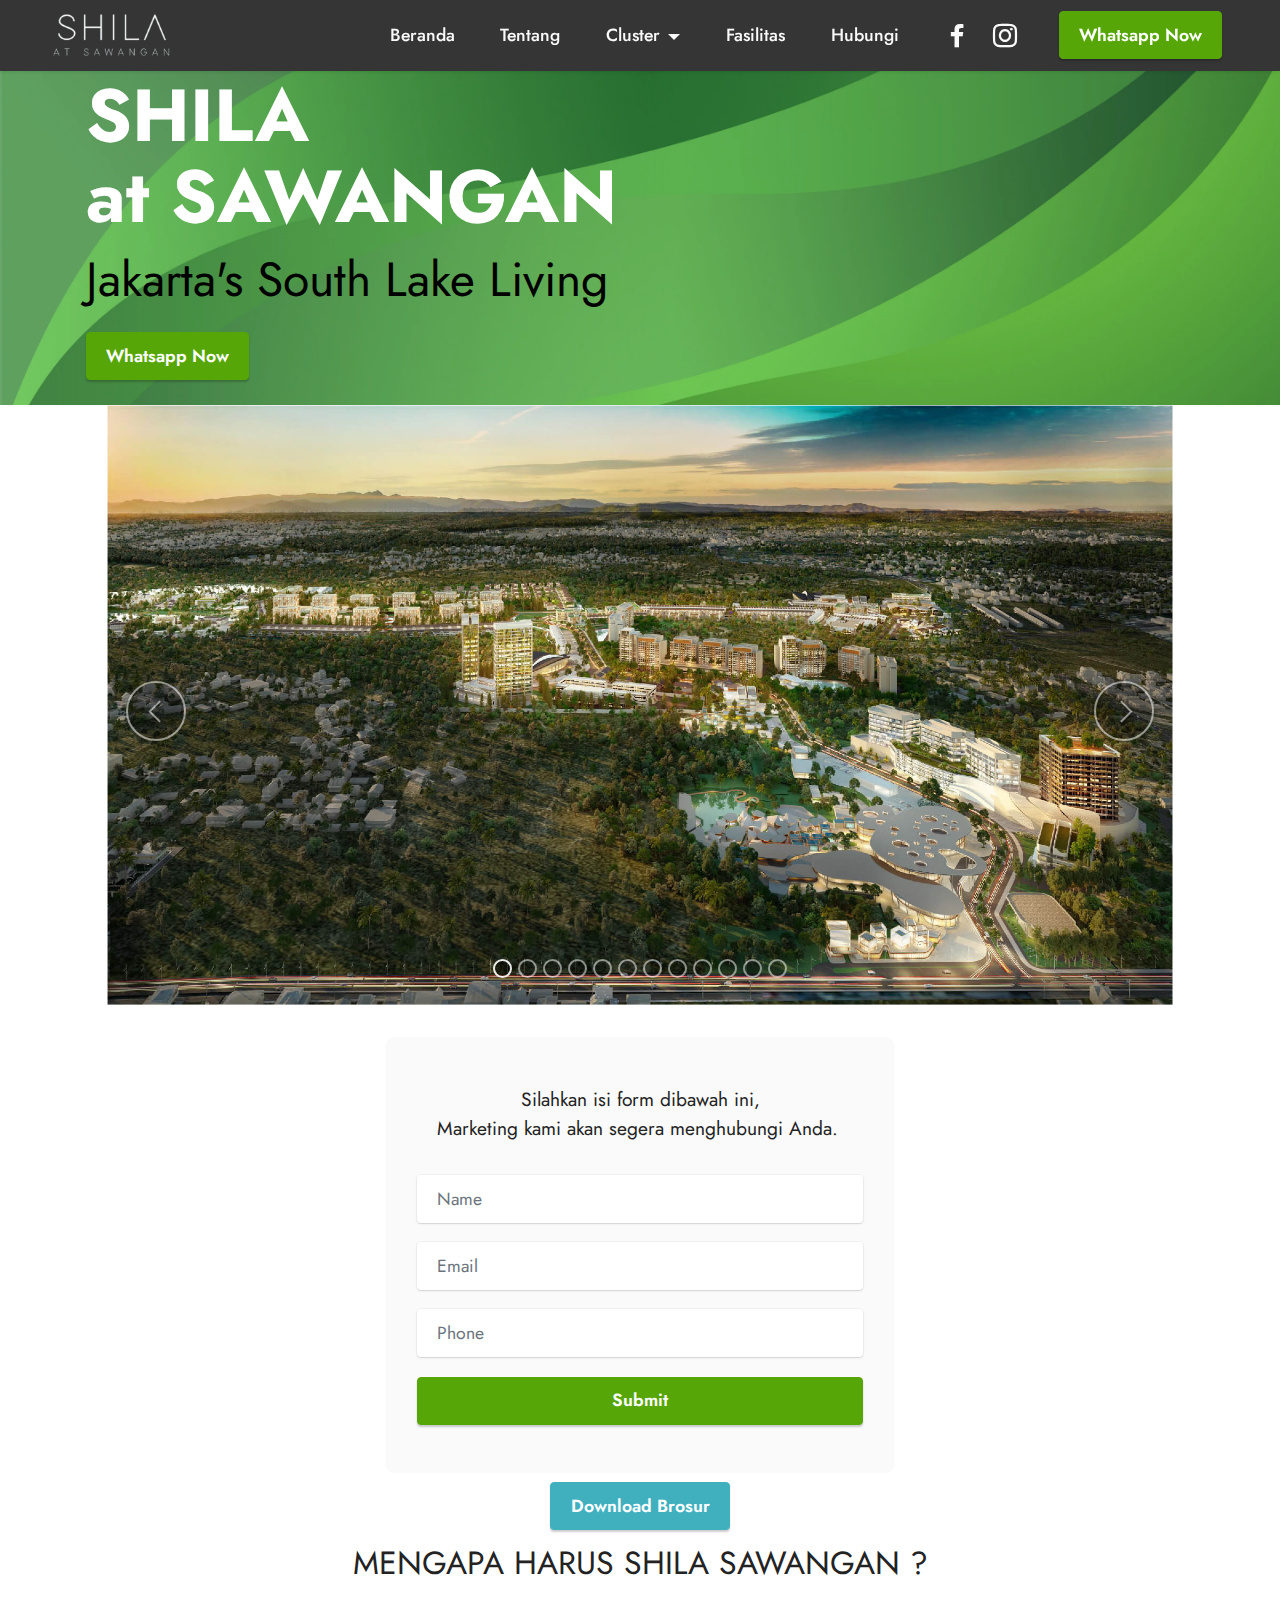
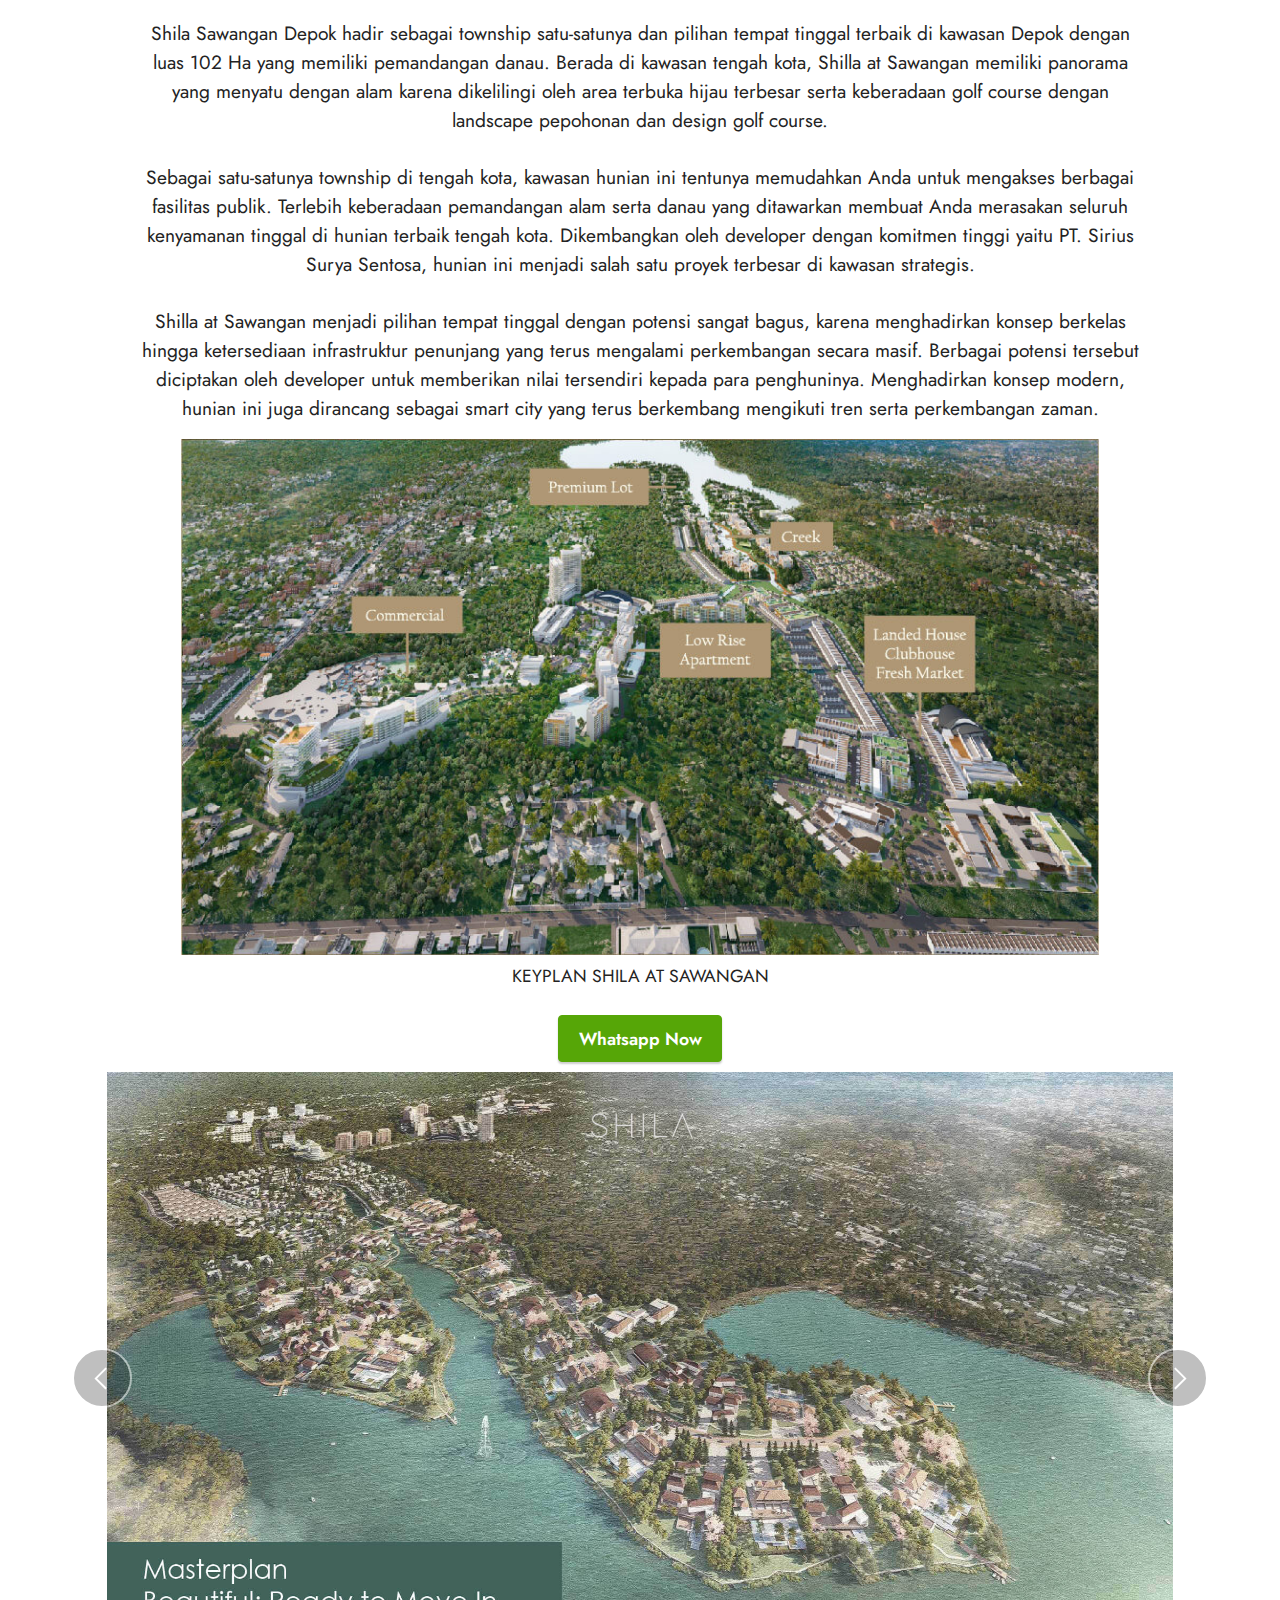
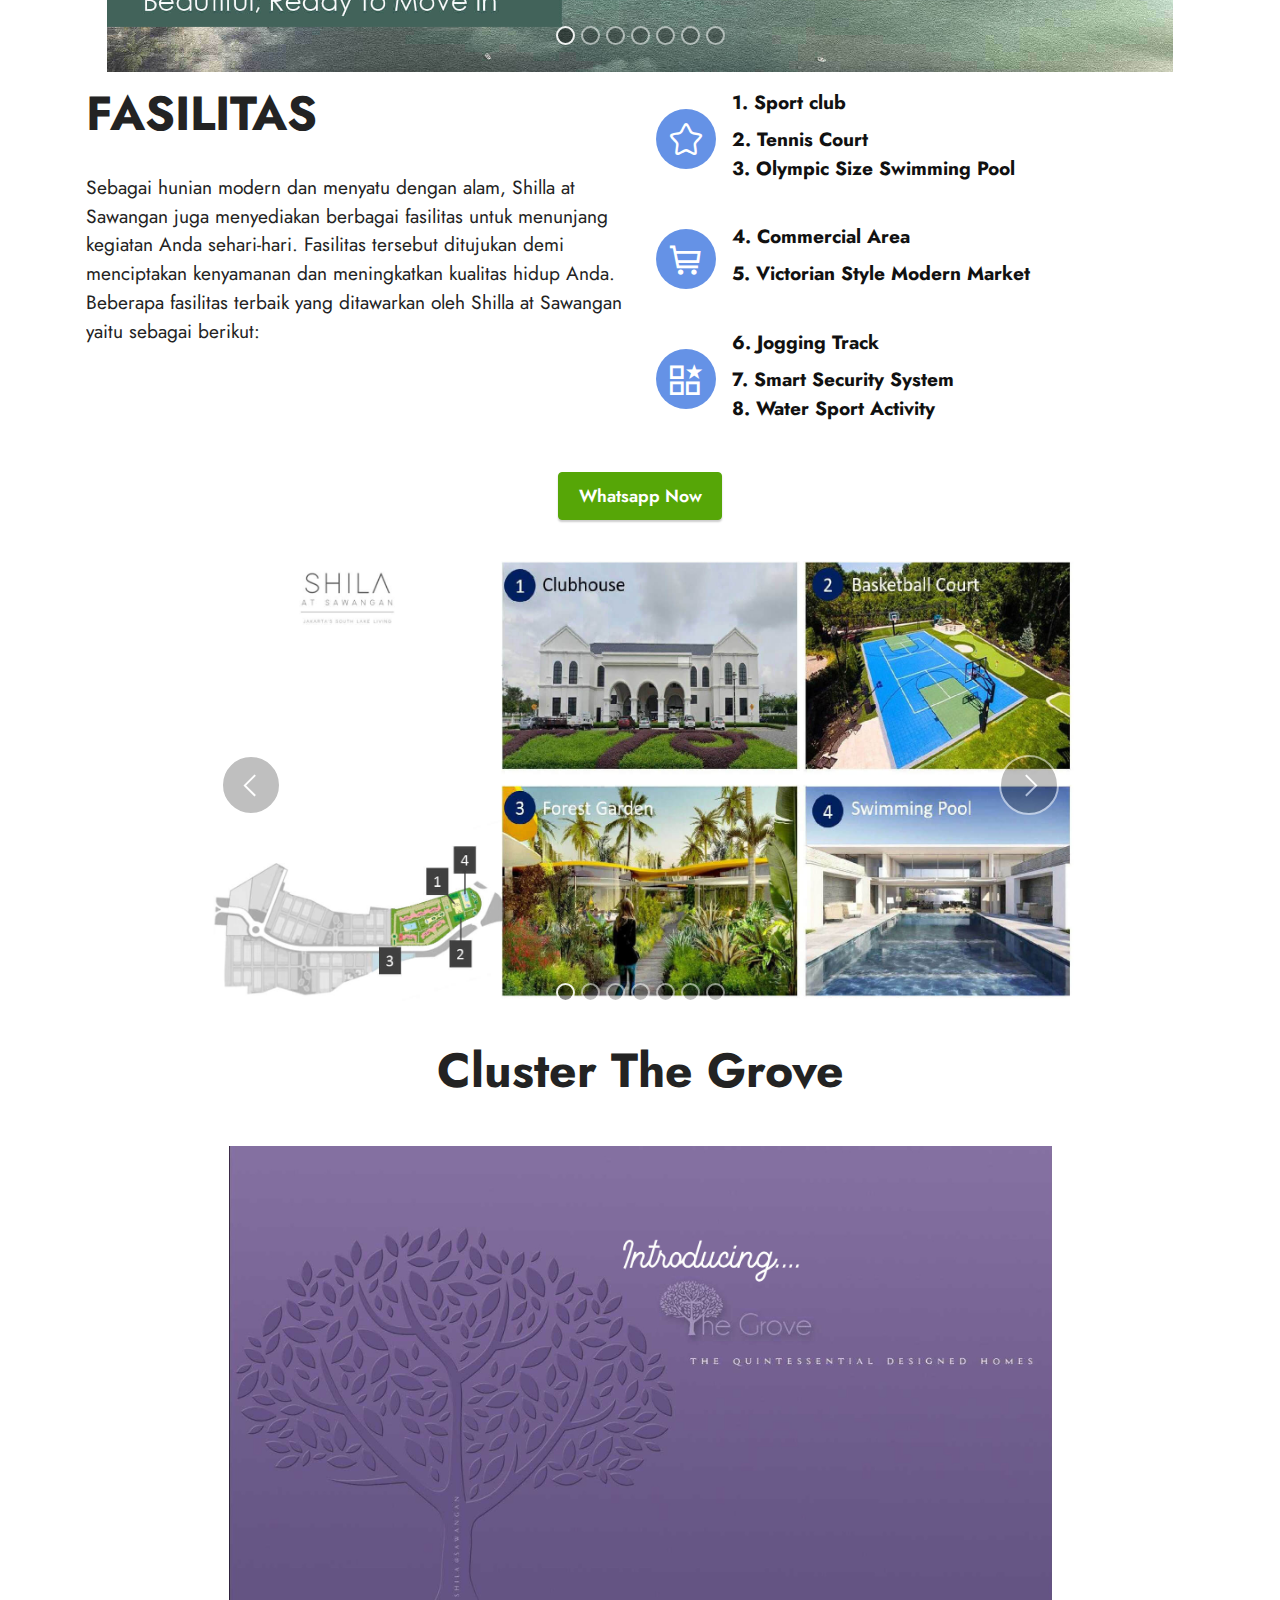
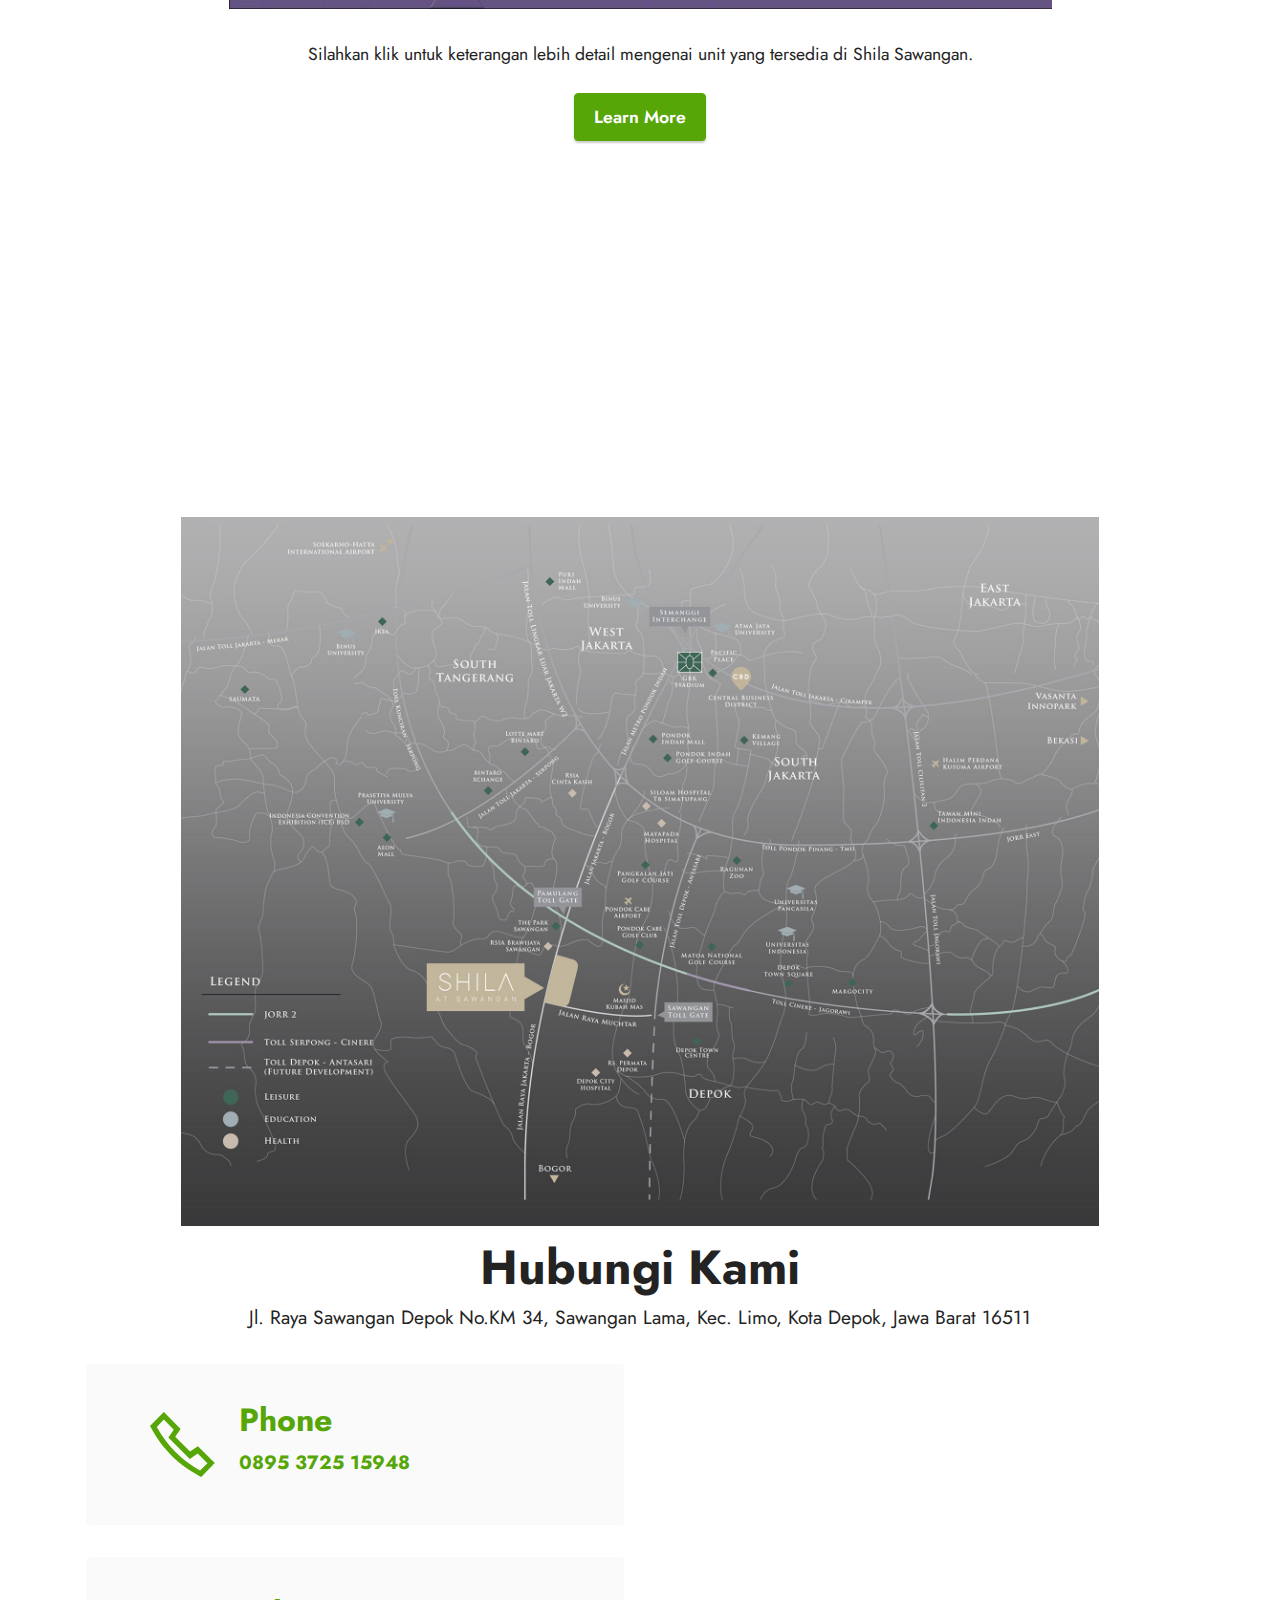
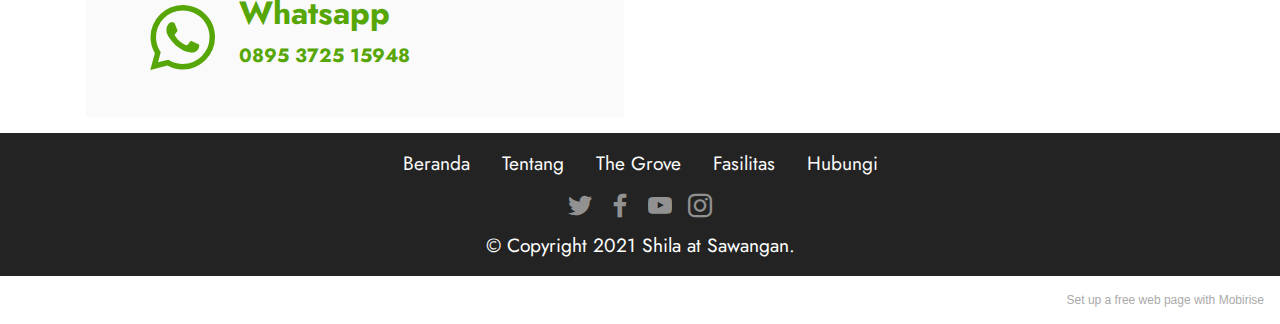
==== commit feaa78ba: "slider edit 1" ====
--- a/index.html
+++ b/index.html
@@ -100,99 +100,96 @@
     </div>
 </section>
 
-<section class="slider1 cid-sFdTGETBrg" id="slider1-w">
-    
-    <div class="carousel slide carousel-fade" id="sGla9viFZk" data-ride="carousel" data-interval="3000">
-        <ol class="carousel-indicators">
-            <li data-slide-to="0" class="active" data-target="#sGla9viFZk"></li><li data-slide-to="1" class="active" data-target="#sGla9viFZk"></li>
-            <li data-slide-to="2" data-target="#sGla9viFZk"></li>
-            <li data-slide-to="3" data-target="#sGla9viFZk"></li><li data-slide-to="4" data-target="#sGla9viFZk"></li><li data-slide-to="5" data-target="#sGla9viFZk"></li><li data-slide-to="6" data-target="#sGla9viFZk"></li><li data-slide-to="7" data-target="#sGla9viFZk"></li><li data-slide-to="8" data-target="#sGla9viFZk"></li><li data-slide-to="9" data-target="#sGla9viFZk"></li><li data-slide-to="10" data-target="#sGla9viFZk"></li><li data-slide-to="11" data-target="#sGla9viFZk"></li>
-        </ol>
-        <div class="carousel-inner">
-            <div class="carousel-item slider-image item active">
-                <div class="item-wrapper">
-                    <img class="d-block w-100" src="assets/images/project-plan-1.jpg" data-slide-to="0">
-                    
-                    
-                </div>
-            </div><div class="carousel-item slider-image item">
-                <div class="item-wrapper">
-                    <img class="d-block w-100" src="assets/images/keyplan-3.jpg" data-slide-to="1">
-                    
-                    
-                </div>
-            </div><div class="carousel-item slider-image item">
-                <div class="item-wrapper">
-                    <img class="d-block w-100" src="assets/images/keyplan-1.jpg" data-slide-to="2">
-                    
-                    
-                </div>
-            </div><div class="carousel-item slider-image item">
-                <div class="item-wrapper">
-                    <img class="d-block w-100" src="assets/images/keyplan-4.jpg" data-slide-to="3">
-                    
-                    
-                </div>
-            </div><div class="carousel-item slider-image item">
-                <div class="item-wrapper">
-                    <img class="d-block w-100" src="assets/images/the-courtyard-preview-2.jpg" data-slide-to="4">
-                    
-                    
-                </div>
-            </div><div class="carousel-item slider-image item">
-                <div class="item-wrapper">
-                    <img class="d-block w-100" src="assets/images/the-terrace-preview-2.jpg" data-slide-to="5">
-                    
-                    
-                </div>
-            </div><div class="carousel-item slider-image item">
-                <div class="item-wrapper">
-                    <img class="d-block w-100" src="assets/images/drone-1.jpg" data-slide-to="6">
-                    
-                    
-                </div>
-            </div>
-            
-            <div class="carousel-item slider-image item">
-                <div class="item-wrapper">
-                    <img class="d-block w-100" src="assets/images/drone-3.jpg" data-slide-to="7">
-                    
-                    
-                </div>
-            </div><div class="carousel-item slider-image item">
-                <div class="item-wrapper">
-                    <img class="d-block w-100" src="assets/images/drone-4.jpg" data-slide-to="8">
-                    
-                    
-                </div>
-            </div><div class="carousel-item slider-image item">
-                <div class="item-wrapper">
-                    <img class="d-block w-100" src="assets/images/drone-5.jpg" data-slide-to="9">
-                    
-                    
-                </div>
-            </div><div class="carousel-item slider-image item">
-                <div class="item-wrapper">
-                    <img class="d-block w-100" src="assets/images/drone-7.jpg" data-slide-to="10">
-                    
-                    
-                </div>
-            </div><div class="carousel-item slider-image item">
-                <div class="item-wrapper">
-                    <img class="d-block w-100" src="assets/images/drone-9.jpg" data-slide-to="12">
-                    
-                    
-                </div>
-            </div>
-        </div>
-        <a class="carousel-control carousel-control-prev" role="button" data-slide="prev" href="#sGla9viFZk">
-            <span class="mobi-mbri mobi-mbri-arrow-prev" aria-hidden="true"></span>
-            <span class="sr-only">Previous</span>
-        </a>
-        <a class="carousel-control carousel-control-next" role="button" data-slide="next" href="#sGla9viFZk">
-            <span class="mobi-mbri mobi-mbri-arrow-next" aria-hidden="true"></span>
-            <span class="sr-only">Next</span>
-        </a>
+<section class="slider2 cid-sGlb9aMwnH" id="slider2-1u">
+    
+
+    
+    <div class="container">
+        <div class="row justify-content-center">
+            <div class="col-12 col-md-12">
+                <div class="carousel slide" id="sGldOAZWDS" data-interval="5000">
+                    
+                    <ol class="carousel-indicators">
+                        <li data-slide-to="0" class="active" data-target="#sGldOAZWDS"></li>
+                        <li data-slide-to="1" data-target="#sGldOAZWDS"></li>
+                        <li data-slide-to="2" data-target="#sGldOAZWDS"></li><li data-slide-to="3" data-target="#sGldOAZWDS"></li><li data-slide-to="4" data-target="#sGldOAZWDS"></li><li data-slide-to="5" data-target="#sGldOAZWDS"></li><li data-slide-to="6" data-target="#sGldOAZWDS"></li><li data-slide-to="7" data-target="#sGldOAZWDS"></li><li data-slide-to="8" data-target="#sGldOAZWDS"></li><li data-slide-to="9" data-target="#sGldOAZWDS"></li><li data-slide-to="10" data-target="#sGldOAZWDS"></li><li data-slide-to="11" data-target="#sGldOAZWDS"></li>
+                    </ol>
+                    <div class="carousel-inner">
+                        <div class="carousel-item slider-image item active">
+                            <div class="item-wrapper">
+                                <img class="d-block w-100" src="assets/images/background-shila-1.jpg">
+                                
+                            </div>
+                        </div>
+                        <div class="carousel-item slider-image item">
+                            <div class="item-wrapper">
+                                <img class="d-block w-100" src="assets/images/project-plan-1.jpg">
+                                
+                            </div>
+                        </div>
+                        <div class="carousel-item slider-image item">
+                            <div class="item-wrapper">
+                                <img class="d-block w-100" src="assets/images/keyplan-3.jpg">
+                                
+                            </div>
+                        </div><div class="carousel-item slider-image item">
+                            <div class="item-wrapper">
+                                <img class="d-block w-100" src="assets/images/keyplan-4.jpg">
+                                
+                            </div>
+                        </div><div class="carousel-item slider-image item">
+                            <div class="item-wrapper">
+                                <img class="d-block w-100" src="assets/images/keyplan-1.jpg">
+                                
+                            </div>
+                        </div><div class="carousel-item slider-image item">
+                            <div class="item-wrapper">
+                                <img class="d-block w-100" src="assets/images/keyplan-2.jpg">
+                                
+                            </div>
+                        </div><div class="carousel-item slider-image item">
+                            <div class="item-wrapper">
+                                <img class="d-block w-100" src="assets/images/the-courtyard-preview-2.jpg">
+                                
+                            </div>
+                        </div><div class="carousel-item slider-image item">
+                            <div class="item-wrapper">
+                                <img class="d-block w-100" src="assets/images/the-terrace-preview-2.jpg">
+                                
+                            </div>
+                        </div><div class="carousel-item slider-image item">
+                            <div class="item-wrapper">
+                                <img class="d-block w-100" src="assets/images/drone-1.jpg">
+                                
+                            </div>
+                        </div><div class="carousel-item slider-image item">
+                            <div class="item-wrapper">
+                                <img class="d-block w-100" src="assets/images/drone-5.jpg">
+                                
+                            </div>
+                        </div><div class="carousel-item slider-image item">
+                            <div class="item-wrapper">
+                                <img class="d-block w-100" src="assets/images/drone-7.jpg">
+                                
+                            </div>
+                        </div><div class="carousel-item slider-image item">
+                            <div class="item-wrapper">
+                                <img class="d-block w-100" src="assets/images/drone-9.jpg">
+                                
+                            </div>
+                        </div>
+                    </div>
+                    <a class="carousel-control carousel-control-prev" role="button" data-slide="prev" href="#sGldOAZWDS">
+                        <span class="mobi-mbri mobi-mbri-arrow-prev" aria-hidden="true"></span>
+                        <span class="sr-only">Previous</span>
+                    </a>
+                    <a class="carousel-control carousel-control-next" role="button" data-slide="next" href="#sGldOAZWDS">
+                        <span class="mobi-mbri mobi-mbri-arrow-next" aria-hidden="true"></span>
+                        <span class="sr-only">Next</span>
+                    </a>
+                </div>
+            </div>
+        </div>
     </div>
 </section>
 
@@ -203,7 +200,7 @@
         
         <div class="row justify-content-center mt-4">
             <div class="col-lg-8 mx-auto mbr-form" data-form-type="formoid">
-                <form action="https://mobirise.eu/" method="POST" class="mbr-form form-with-styler mx-auto" data-form-title="Form Name"><input type="hidden" name="email" data-form-email="true" value="LjDGf0uVa1mHOv1Xfsq41XnWuLG5CbO8PF2lwu67Qli3QFSy2CdebSENnLUrvU8iwL0yBJi986QPMbZV7APoVlLVzL+S8yA/CMAf3I+j3n7AElZjoKW4BYahlDb+9C9l">
+                <form action="https://mobirise.eu/" method="POST" class="mbr-form form-with-styler mx-auto" data-form-title="Form Name"><input type="hidden" name="email" data-form-email="true" value="KIL7igXjSTaVxvJOXDO1E7liIen/oHObvnYErMRyNtqVkVRrRotxs2wg3mOT0T1unTdjRZhbPTpQvtRcLQuvedwOdZcfITSVHI3aSqSlLJXZs5+Dacb++Is1d3DBMEwP">
                     <p class="mbr-text mbr-fonts-style align-center mb-4 display-7">Silahkan isi form dibawah ini, <br>Marketing kami akan segera menghubungi Anda.&nbsp;<br></p>
                     <div class="row">
                         <div hidden="hidden" data-form-alert="" class="alert alert-success col-12">Thanks for filling
@@ -293,12 +290,12 @@
     <div class="container-fluid">
         <div class="row justify-content-center">
             <div class="col-12 col-md-10 col-lg-12">
-                <div class="carousel slide" id="sGla9COD6C" data-ride="carousel" data-interval="3000">
+                <div class="carousel slide" id="sGldOEoM6b" data-ride="carousel" data-interval="3000">
                     
                     <ol class="carousel-indicators">
-                        <li data-slide-to="0" class="active" data-target="#sGla9COD6C"></li>
-                        <li data-slide-to="1" data-target="#sGla9COD6C"></li>
-                        <li data-slide-to="2" data-target="#sGla9COD6C"></li><li data-slide-to="3" data-target="#sGla9COD6C"></li><li data-slide-to="4" data-target="#sGla9COD6C"></li><li data-slide-to="5" data-target="#sGla9COD6C"></li><li data-slide-to="6" data-target="#sGla9COD6C"></li>
+                        <li data-slide-to="0" class="active" data-target="#sGldOEoM6b"></li>
+                        <li data-slide-to="1" data-target="#sGldOEoM6b"></li>
+                        <li data-slide-to="2" data-target="#sGldOEoM6b"></li><li data-slide-to="3" data-target="#sGldOEoM6b"></li><li data-slide-to="4" data-target="#sGldOEoM6b"></li><li data-slide-to="5" data-target="#sGldOEoM6b"></li><li data-slide-to="6" data-target="#sGldOEoM6b"></li>
                     </ol>
                     <div class="carousel-inner">
                         <div class="carousel-item slider-image item active">
@@ -340,11 +337,11 @@
                             </div>
                         </div>
                     </div>
-                    <a class="carousel-control carousel-control-prev" role="button" data-slide="prev" href="#sGla9COD6C">
+                    <a class="carousel-control carousel-control-prev" role="button" data-slide="prev" href="#sGldOEoM6b">
                         <span class="mobi-mbri mobi-mbri-arrow-prev" aria-hidden="true"></span>
                         <span class="sr-only">Previous</span>
                     </a>
-                    <a class="carousel-control carousel-control-next" role="button" data-slide="next" href="#sGla9COD6C">
+                    <a class="carousel-control carousel-control-next" role="button" data-slide="next" href="#sGldOEoM6b">
                         <span class="mobi-mbri mobi-mbri-arrow-next" aria-hidden="true"></span>
                         <span class="sr-only">Next</span>
                     </a>
@@ -424,12 +421,12 @@
     <div class="container">
         <div class="row justify-content-center">
             <div class="col-12 col-md-10">
-                <div class="carousel slide" id="sGla9FlKAW" data-ride="carousel" data-interval="3000">
+                <div class="carousel slide" id="sGldOGLShA" data-ride="carousel" data-interval="3000">
                     
                     <ol class="carousel-indicators">
-                        <li data-slide-to="0" class="active" data-target="#sGla9FlKAW"></li>
-                        <li data-slide-to="1" data-target="#sGla9FlKAW"></li>
-                        <li data-slide-to="2" data-target="#sGla9FlKAW"></li><li data-slide-to="3" data-target="#sGla9FlKAW"></li><li data-slide-to="4" data-target="#sGla9FlKAW"></li><li data-slide-to="5" data-target="#sGla9FlKAW"></li><li data-slide-to="6" data-target="#sGla9FlKAW"></li>
+                        <li data-slide-to="0" class="active" data-target="#sGldOGLShA"></li>
+                        <li data-slide-to="1" data-target="#sGldOGLShA"></li>
+                        <li data-slide-to="2" data-target="#sGldOGLShA"></li><li data-slide-to="3" data-target="#sGldOGLShA"></li><li data-slide-to="4" data-target="#sGldOGLShA"></li><li data-slide-to="5" data-target="#sGldOGLShA"></li><li data-slide-to="6" data-target="#sGldOGLShA"></li>
                     </ol>
                     <div class="carousel-inner">
                         <div class="carousel-item slider-image item active">
@@ -471,11 +468,11 @@
                             </div>
                         </div>
                     </div>
-                    <a class="carousel-control carousel-control-prev" role="button" data-slide="prev" href="#sGla9FlKAW">
+                    <a class="carousel-control carousel-control-prev" role="button" data-slide="prev" href="#sGldOGLShA">
                         <span class="mobi-mbri mobi-mbri-arrow-prev" aria-hidden="true"></span>
                         <span class="sr-only">Previous</span>
                     </a>
-                    <a class="carousel-control carousel-control-next" role="button" data-slide="next" href="#sGla9FlKAW">
+                    <a class="carousel-control carousel-control-next" role="button" data-slide="next" href="#sGldOGLShA">
                         <span class="mobi-mbri mobi-mbri-arrow-next" aria-hidden="true"></span>
                         <span class="sr-only">Next</span>
                     </a>
@@ -646,7 +643,7 @@
             </div>
         </div>
     </div>
-</section><section style="background-color: #fff; font-family: -apple-system, BlinkMacSystemFont, 'Segoe UI', 'Roboto', 'Helvetica Neue', Arial, sans-serif; color:#aaa; font-size:12px; padding: 0; align-items: center; display: flex;"><a href="https://mobirise.site/q" style="flex: 1 1; height: 3rem; padding-left: 1rem;"></a><p style="flex: 0 0 auto; margin:0; padding-right:1rem;">Mobirise website builder - <a href="https://mobirise.site/p" style="color:#aaa;">Read more</a></p></section><script src="assets/web/assets/jquery/jquery.min.js"></script>  <script src="assets/popper/popper.min.js"></script>  <script src="assets/tether/tether.min.js"></script>  <script src="assets/bootstrap/js/bootstrap.min.js"></script>  <script src="assets/smoothscroll/smooth-scroll.js"></script>  <script src="assets/dropdown/js/nav-dropdown.js"></script>  <script src="assets/dropdown/js/navbar-dropdown.js"></script>  <script src="assets/touchswipe/jquery.touch-swipe.min.js"></script>  <script src="assets/formstyler/jquery.formstyler.js"></script>  <script src="assets/formstyler/jquery.formstyler.min.js"></script>  <script src="assets/datepicker/jquery.datetimepicker.full.js"></script>  <script src="assets/playervimeo/vimeo_player.js"></script>  <script src="assets/theme/js/script.js"></script>  <script src="assets/formoid/formoid.min.js"></script>  
+</section><section style="background-color: #fff; font-family: -apple-system, BlinkMacSystemFont, 'Segoe UI', 'Roboto', 'Helvetica Neue', Arial, sans-serif; color:#aaa; font-size:12px; padding: 0; align-items: center; display: flex;"><a href="https://mobirise.site/j" style="flex: 1 1; height: 3rem; padding-left: 1rem;"></a><p style="flex: 0 0 auto; margin:0; padding-right:1rem;">Set up a free web page with <a href="https://mobirise.site/z" style="color:#aaa;">Mobirise</a></p></section><script src="assets/web/assets/jquery/jquery.min.js"></script>  <script src="assets/popper/popper.min.js"></script>  <script src="assets/tether/tether.min.js"></script>  <script src="assets/bootstrap/js/bootstrap.min.js"></script>  <script src="assets/smoothscroll/smooth-scroll.js"></script>  <script src="assets/dropdown/js/nav-dropdown.js"></script>  <script src="assets/dropdown/js/navbar-dropdown.js"></script>  <script src="assets/touchswipe/jquery.touch-swipe.min.js"></script>  <script src="assets/formstyler/jquery.formstyler.js"></script>  <script src="assets/formstyler/jquery.formstyler.min.js"></script>  <script src="assets/datepicker/jquery.datetimepicker.full.js"></script>  <script src="assets/playervimeo/vimeo_player.js"></script>  <script src="assets/theme/js/script.js"></script>  <script src="assets/formoid/formoid.min.js"></script>  
   
   
 </body>
--- a/assets/mobirise/css/mbr-additional.css
+++ b/assets/mobirise/css/mbr-additional.css
@@ -2817,55 +2817,73 @@
   text-align: left;
   color: #000000;
 }
-.cid-sFdTGETBrg {
+.cid-sGlb9aMwnH {
   padding-top: 0rem;
   padding-bottom: 0rem;
-  background-color: #fafafa;
-}
-.cid-sFdTGETBrg .carousel {
-  height: 800px;
-}
-.cid-sFdTGETBrg .carousel img {
-  width: 100%;
-  height: 100%;
-  object-fit: cover;
-}
-.cid-sFdTGETBrg .carousel-item,
-.cid-sFdTGETBrg .carousel-inner {
-  height: 100%;
-}
-.cid-sFdTGETBrg .mbr-overlay {
+  background-color: #ffffff;
+}
+.cid-sGlb9aMwnH .mbr-overlay {
   z-index: 1;
 }
-.cid-sFdTGETBrg .carousel-caption {
+@media (min-width: 992px) {
+  .cid-sGlb9aMwnH .carousel {
+    min-height: 600px;
+  }
+  .cid-sGlb9aMwnH .carousel img {
+    max-height: 600px;
+    object-fit: contain;
+  }
+}
+@media (max-width: 991px) and (min-width: 768px) {
+  .cid-sGlb9aMwnH .carousel {
+    min-height: 390px;
+  }
+  .cid-sGlb9aMwnH .carousel img {
+    max-height: 390px;
+    object-fit: contain;
+  }
+}
+@media (max-width: 767px) {
+  .cid-sGlb9aMwnH .carousel {
+    min-height: 330px;
+  }
+  .cid-sGlb9aMwnH .carousel img {
+    max-height: 330px;
+    object-fit: contain;
+  }
+  .cid-sGlb9aMwnH .container .carousel-control {
+    margin-bottom: 0;
+  }
+  .cid-sGlb9aMwnH .content-slider-wrap {
+    width: 100% !important;
+  }
+}
+.cid-sGlb9aMwnH .carousel,
+.cid-sGlb9aMwnH .carousel-inner {
+  display: flex;
+  align-items: center;
+}
+.cid-sGlb9aMwnH .item-wrapper {
+  width: 100%;
+}
+.cid-sGlb9aMwnH .carousel-caption {
   bottom: 40px;
 }
-.cid-sFdTGETBrg .mobi-mbri-arrow-next {
-  margin-left: 5px;
-}
-.cid-sFdTGETBrg .mobi-mbri-arrow-prev {
-  margin-right: 5px;
-}
-.cid-sFdTGETBrg .carousel-control:hover {
+.cid-sGlb9aMwnH .carousel-control:hover {
   background: #1b1b1b;
   color: #fff;
   opacity: 1;
 }
-.cid-sFdTGETBrg .item-wrapper {
-  width: 100%;
-}
-@media (max-width: 767px) {
-  .cid-sFdTGETBrg .container .carousel-control {
-    margin-bottom: 0;
-  }
-  .cid-sFdTGETBrg .content-slider-wrap {
-    width: 100% !important;
-  }
-}
-.cid-sFdTGETBrg .container .carousel-indicators {
+.cid-sGlb9aMwnH .mobi-mbri-arrow-next {
+  margin-left: 5px;
+}
+.cid-sGlb9aMwnH .mobi-mbri-arrow-prev {
+  margin-right: 5px;
+}
+.cid-sGlb9aMwnH .container .carousel-indicators {
   margin-bottom: 3px;
 }
-.cid-sFdTGETBrg .carousel-control {
+.cid-sGlb9aMwnH .carousel-control {
   top: 50%;
   width: 60px;
   height: 60px;
@@ -2876,26 +2894,26 @@
   border-radius: 50%;
   transition: all 0.3s;
 }
-.cid-sFdTGETBrg .carousel-control.carousel-control-prev {
+.cid-sGlb9aMwnH .carousel-control.carousel-control-prev {
   left: 0;
   margin-left: 2.5rem;
 }
-.cid-sFdTGETBrg .carousel-control.carousel-control-next {
+.cid-sGlb9aMwnH .carousel-control.carousel-control-next {
   right: 0;
   margin-right: 2.5rem;
 }
 @media (max-width: 767px) {
-  .cid-sFdTGETBrg .carousel-control {
+  .cid-sGlb9aMwnH .carousel-control {
     top: auto;
     bottom: 1rem;
   }
 }
-.cid-sFdTGETBrg .carousel-indicators {
+.cid-sGlb9aMwnH .carousel-indicators {
   position: absolute;
   bottom: 0;
   margin-bottom: 1.5rem !important;
 }
-.cid-sFdTGETBrg .carousel-indicators li {
+.cid-sGlb9aMwnH .carousel-indicators li {
   max-width: 15px;
   height: 15px;
   width: 15px;
@@ -2907,15 +2925,15 @@
   opacity: 0.5;
   transition: all 0.3s;
 }
-.cid-sFdTGETBrg .carousel-indicators li.active,
-.cid-sFdTGETBrg .carousel-indicators li:hover {
+.cid-sGlb9aMwnH .carousel-indicators li.active,
+.cid-sGlb9aMwnH .carousel-indicators li:hover {
   opacity: 0.9;
 }
-.cid-sFdTGETBrg .carousel-indicators li::after,
-.cid-sFdTGETBrg .carousel-indicators li::before {
+.cid-sGlb9aMwnH .carousel-indicators li::after,
+.cid-sGlb9aMwnH .carousel-indicators li::before {
   content: none;
 }
-.cid-sFdTGETBrg .carousel-indicators.ie-fix {
+.cid-sGlb9aMwnH .carousel-indicators.ie-fix {
   left: 50%;
   display: block;
   width: 60%;
@@ -2923,7 +2941,7 @@
   text-align: center;
 }
 @media (max-width: 768px) {
-  .cid-sFdTGETBrg .carousel-indicators {
+  .cid-sGlb9aMwnH .carousel-indicators {
     display: none !important;
   }
 }
--- a/assets/mobirise/css/mbr-additional.css
+++ b/assets/mobirise/css/mbr-additional.css
@@ -2817,55 +2817,73 @@
   text-align: left;
   color: #000000;
 }
-.cid-sFdTGETBrg {
+.cid-sGlb9aMwnH {
   padding-top: 0rem;
   padding-bottom: 0rem;
-  background-color: #fafafa;
-}
-.cid-sFdTGETBrg .carousel {
-  height: 800px;
-}
-.cid-sFdTGETBrg .carousel img {
-  width: 100%;
-  height: 100%;
-  object-fit: cover;
-}
-.cid-sFdTGETBrg .carousel-item,
-.cid-sFdTGETBrg .carousel-inner {
-  height: 100%;
-}
-.cid-sFdTGETBrg .mbr-overlay {
+  background-color: #ffffff;
+}
+.cid-sGlb9aMwnH .mbr-overlay {
   z-index: 1;
 }
-.cid-sFdTGETBrg .carousel-caption {
+@media (min-width: 992px) {
+  .cid-sGlb9aMwnH .carousel {
+    min-height: 600px;
+  }
+  .cid-sGlb9aMwnH .carousel img {
+    max-height: 600px;
+    object-fit: contain;
+  }
+}
+@media (max-width: 991px) and (min-width: 768px) {
+  .cid-sGlb9aMwnH .carousel {
+    min-height: 390px;
+  }
+  .cid-sGlb9aMwnH .carousel img {
+    max-height: 390px;
+    object-fit: contain;
+  }
+}
+@media (max-width: 767px) {
+  .cid-sGlb9aMwnH .carousel {
+    min-height: 330px;
+  }
+  .cid-sGlb9aMwnH .carousel img {
+    max-height: 330px;
+    object-fit: contain;
+  }
+  .cid-sGlb9aMwnH .container .carousel-control {
+    margin-bottom: 0;
+  }
+  .cid-sGlb9aMwnH .content-slider-wrap {
+    width: 100% !important;
+  }
+}
+.cid-sGlb9aMwnH .carousel,
+.cid-sGlb9aMwnH .carousel-inner {
+  display: flex;
+  align-items: center;
+}
+.cid-sGlb9aMwnH .item-wrapper {
+  width: 100%;
+}
+.cid-sGlb9aMwnH .carousel-caption {
   bottom: 40px;
 }
-.cid-sFdTGETBrg .mobi-mbri-arrow-next {
-  margin-left: 5px;
-}
-.cid-sFdTGETBrg .mobi-mbri-arrow-prev {
-  margin-right: 5px;
-}
-.cid-sFdTGETBrg .carousel-control:hover {
+.cid-sGlb9aMwnH .carousel-control:hover {
   background: #1b1b1b;
   color: #fff;
   opacity: 1;
 }
-.cid-sFdTGETBrg .item-wrapper {
-  width: 100%;
-}
-@media (max-width: 767px) {
-  .cid-sFdTGETBrg .container .carousel-control {
-    margin-bottom: 0;
-  }
-  .cid-sFdTGETBrg .content-slider-wrap {
-    width: 100% !important;
-  }
-}
-.cid-sFdTGETBrg .container .carousel-indicators {
+.cid-sGlb9aMwnH .mobi-mbri-arrow-next {
+  margin-left: 5px;
+}
+.cid-sGlb9aMwnH .mobi-mbri-arrow-prev {
+  margin-right: 5px;
+}
+.cid-sGlb9aMwnH .container .carousel-indicators {
   margin-bottom: 3px;
 }
-.cid-sFdTGETBrg .carousel-control {
+.cid-sGlb9aMwnH .carousel-control {
   top: 50%;
   width: 60px;
   height: 60px;
@@ -2876,26 +2894,26 @@
   border-radius: 50%;
   transition: all 0.3s;
 }
-.cid-sFdTGETBrg .carousel-control.carousel-control-prev {
+.cid-sGlb9aMwnH .carousel-control.carousel-control-prev {
   left: 0;
   margin-left: 2.5rem;
 }
-.cid-sFdTGETBrg .carousel-control.carousel-control-next {
+.cid-sGlb9aMwnH .carousel-control.carousel-control-next {
   right: 0;
   margin-right: 2.5rem;
 }
 @media (max-width: 767px) {
-  .cid-sFdTGETBrg .carousel-control {
+  .cid-sGlb9aMwnH .carousel-control {
     top: auto;
     bottom: 1rem;
   }
 }
-.cid-sFdTGETBrg .carousel-indicators {
+.cid-sGlb9aMwnH .carousel-indicators {
   position: absolute;
   bottom: 0;
   margin-bottom: 1.5rem !important;
 }
-.cid-sFdTGETBrg .carousel-indicators li {
+.cid-sGlb9aMwnH .carousel-indicators li {
   max-width: 15px;
   height: 15px;
   width: 15px;
@@ -2907,15 +2925,15 @@
   opacity: 0.5;
   transition: all 0.3s;
 }
-.cid-sFdTGETBrg .carousel-indicators li.active,
-.cid-sFdTGETBrg .carousel-indicators li:hover {
+.cid-sGlb9aMwnH .carousel-indicators li.active,
+.cid-sGlb9aMwnH .carousel-indicators li:hover {
   opacity: 0.9;
 }
-.cid-sFdTGETBrg .carousel-indicators li::after,
-.cid-sFdTGETBrg .carousel-indicators li::before {
+.cid-sGlb9aMwnH .carousel-indicators li::after,
+.cid-sGlb9aMwnH .carousel-indicators li::before {
   content: none;
 }
-.cid-sFdTGETBrg .carousel-indicators.ie-fix {
+.cid-sGlb9aMwnH .carousel-indicators.ie-fix {
   left: 50%;
   display: block;
   width: 60%;
@@ -2923,7 +2941,7 @@
   text-align: center;
 }
 @media (max-width: 768px) {
-  .cid-sFdTGETBrg .carousel-indicators {
+  .cid-sGlb9aMwnH .carousel-indicators {
     display: none !important;
   }
 }
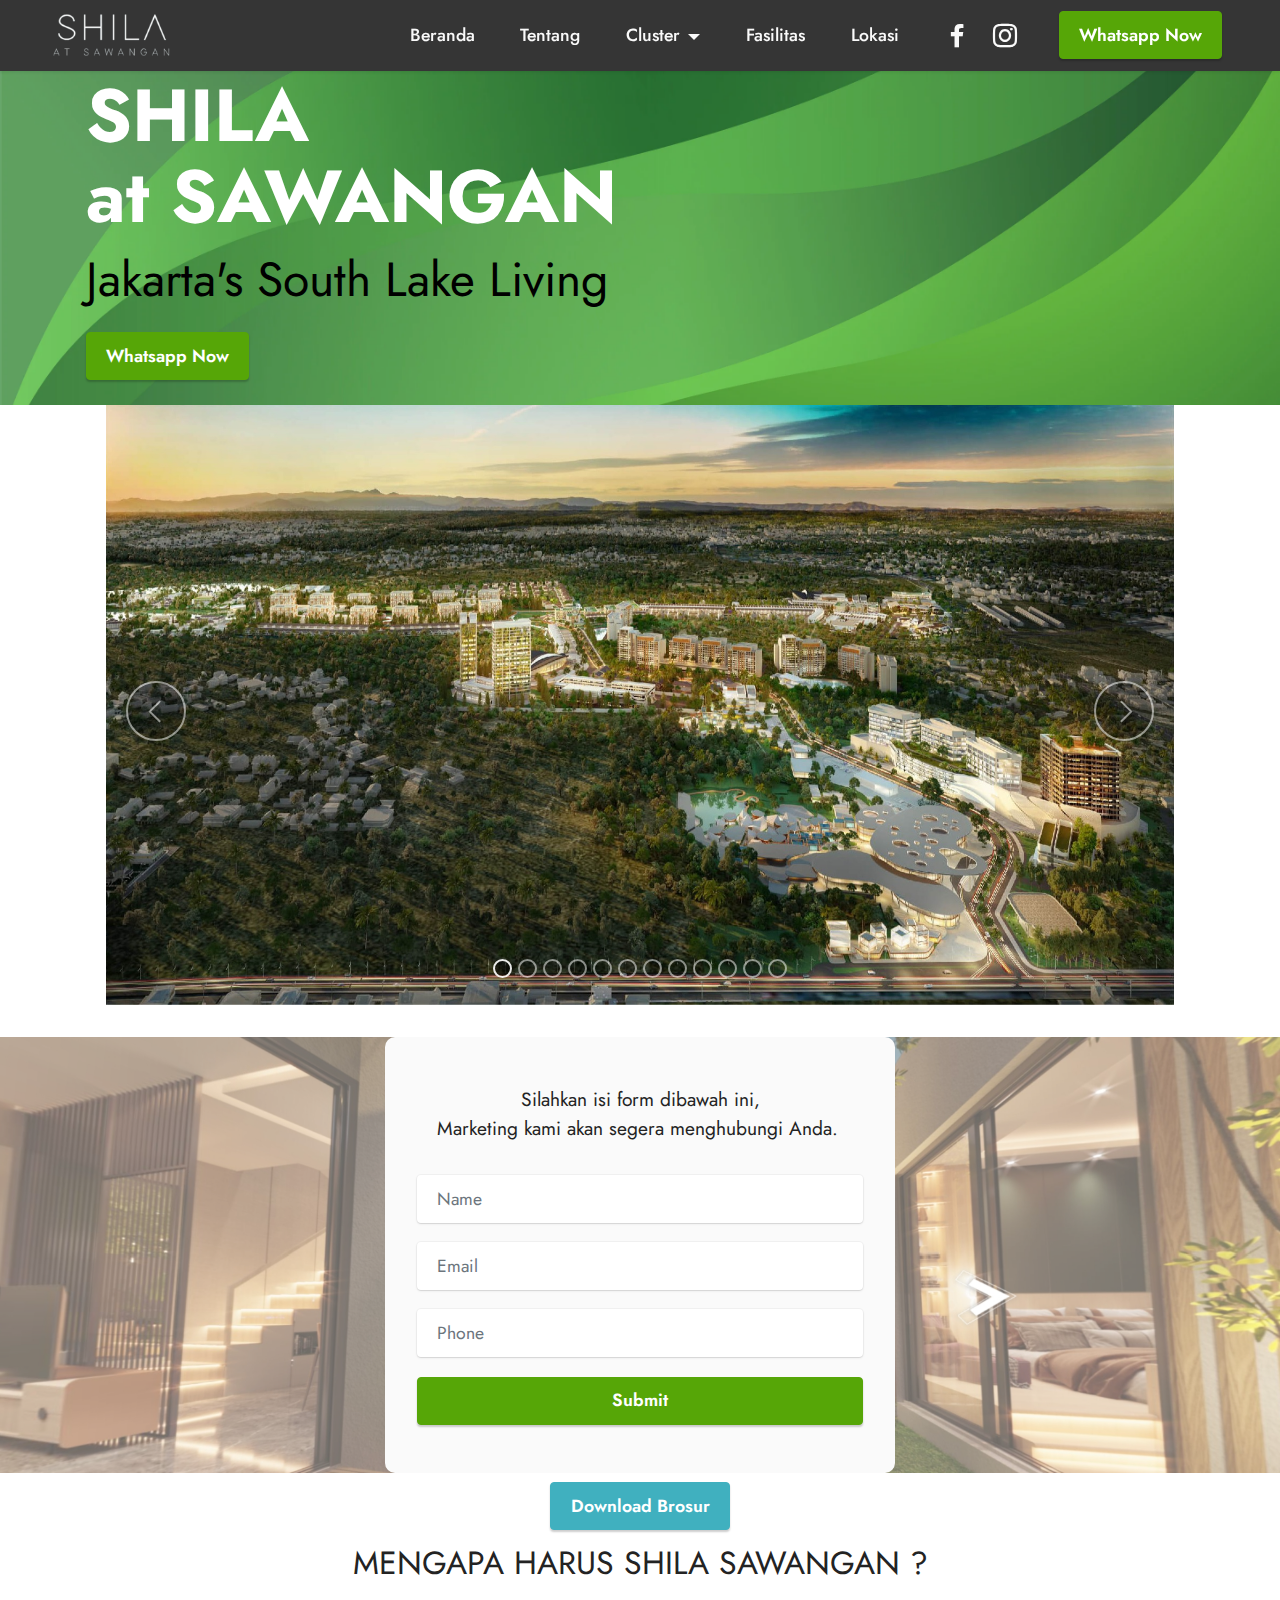
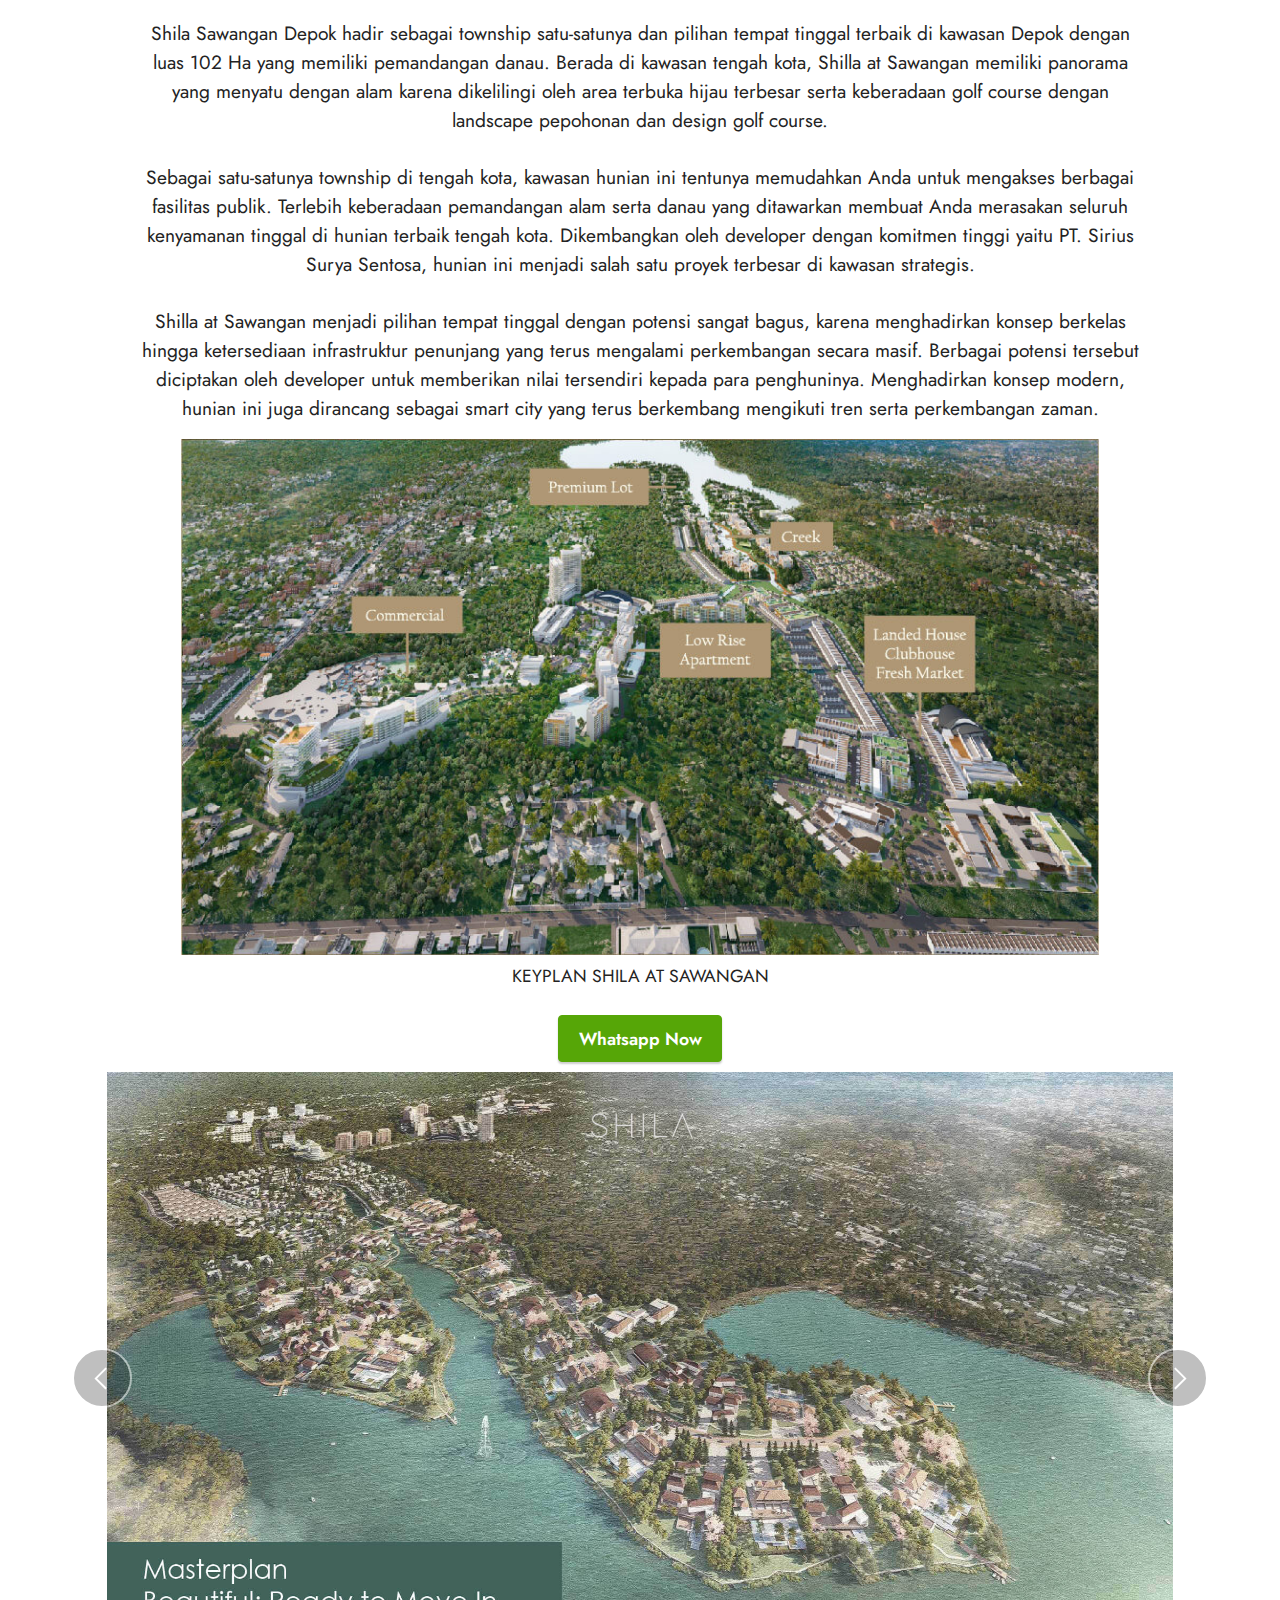
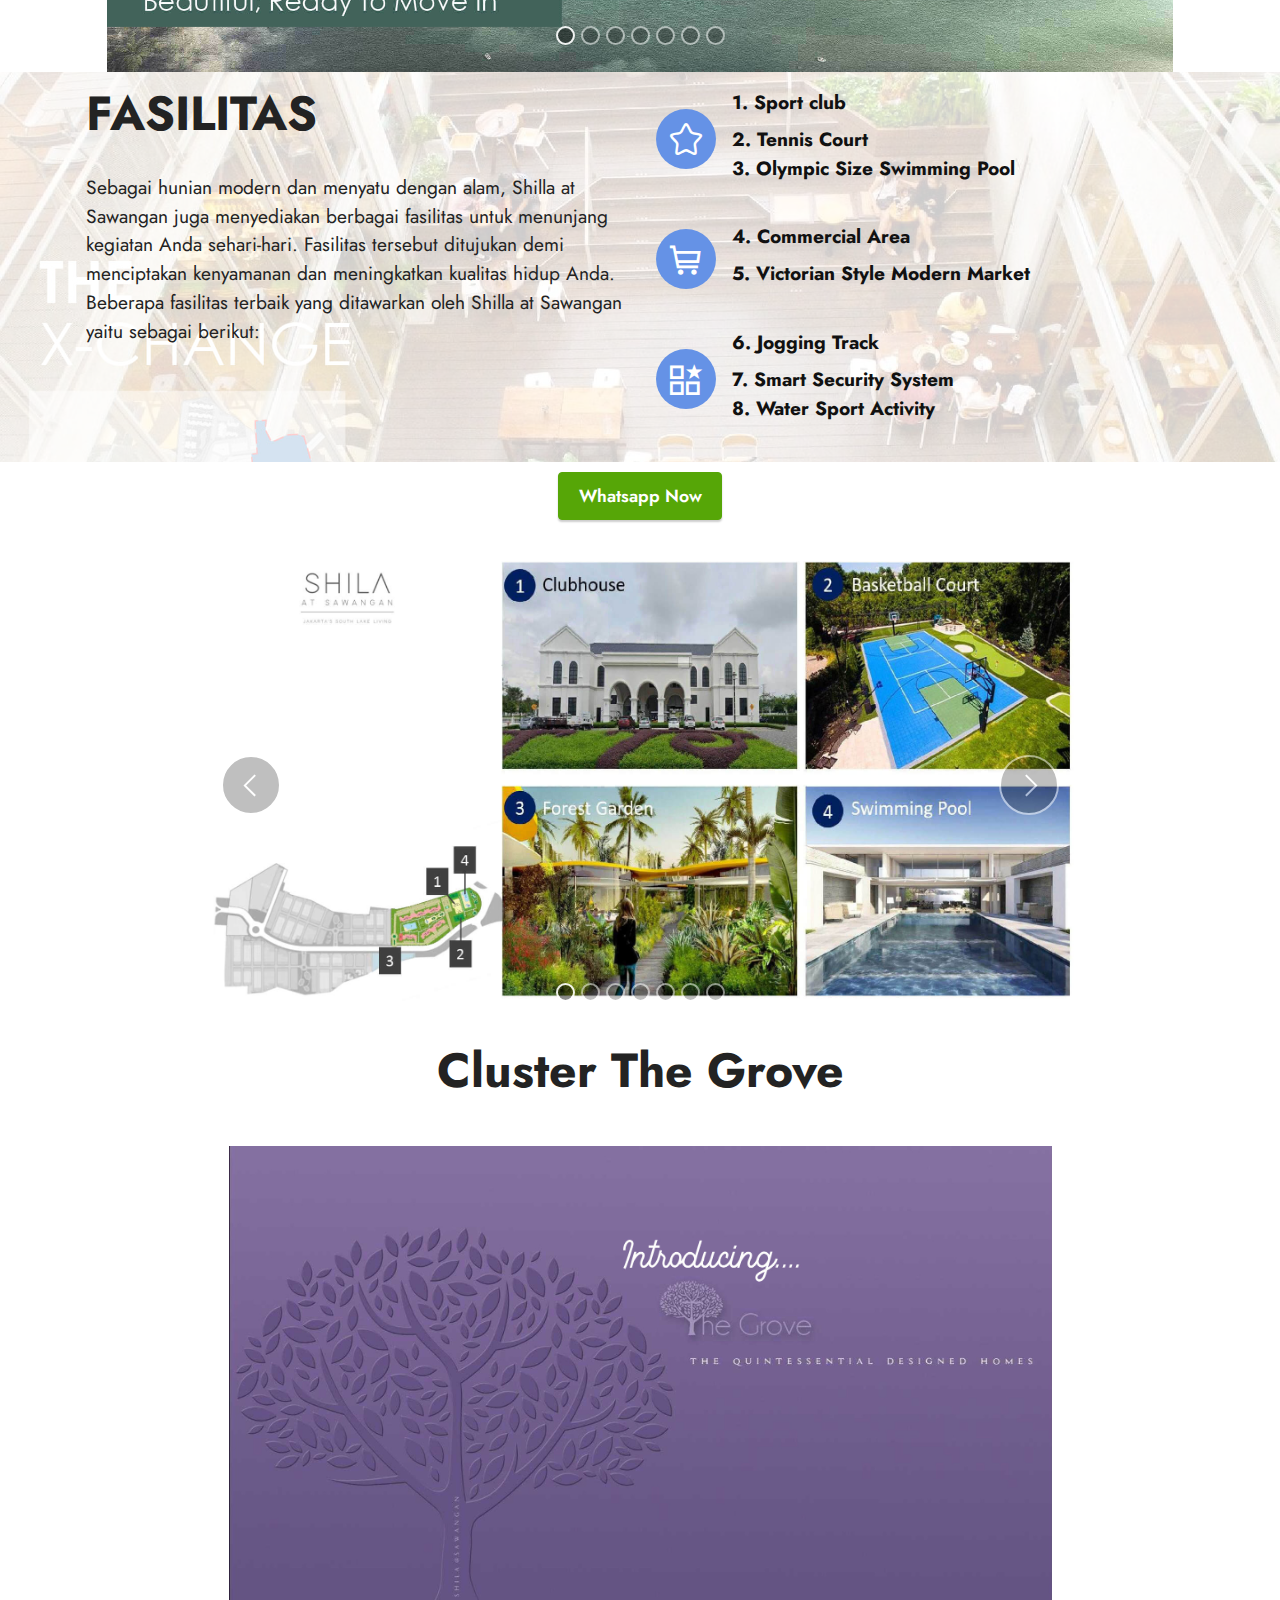
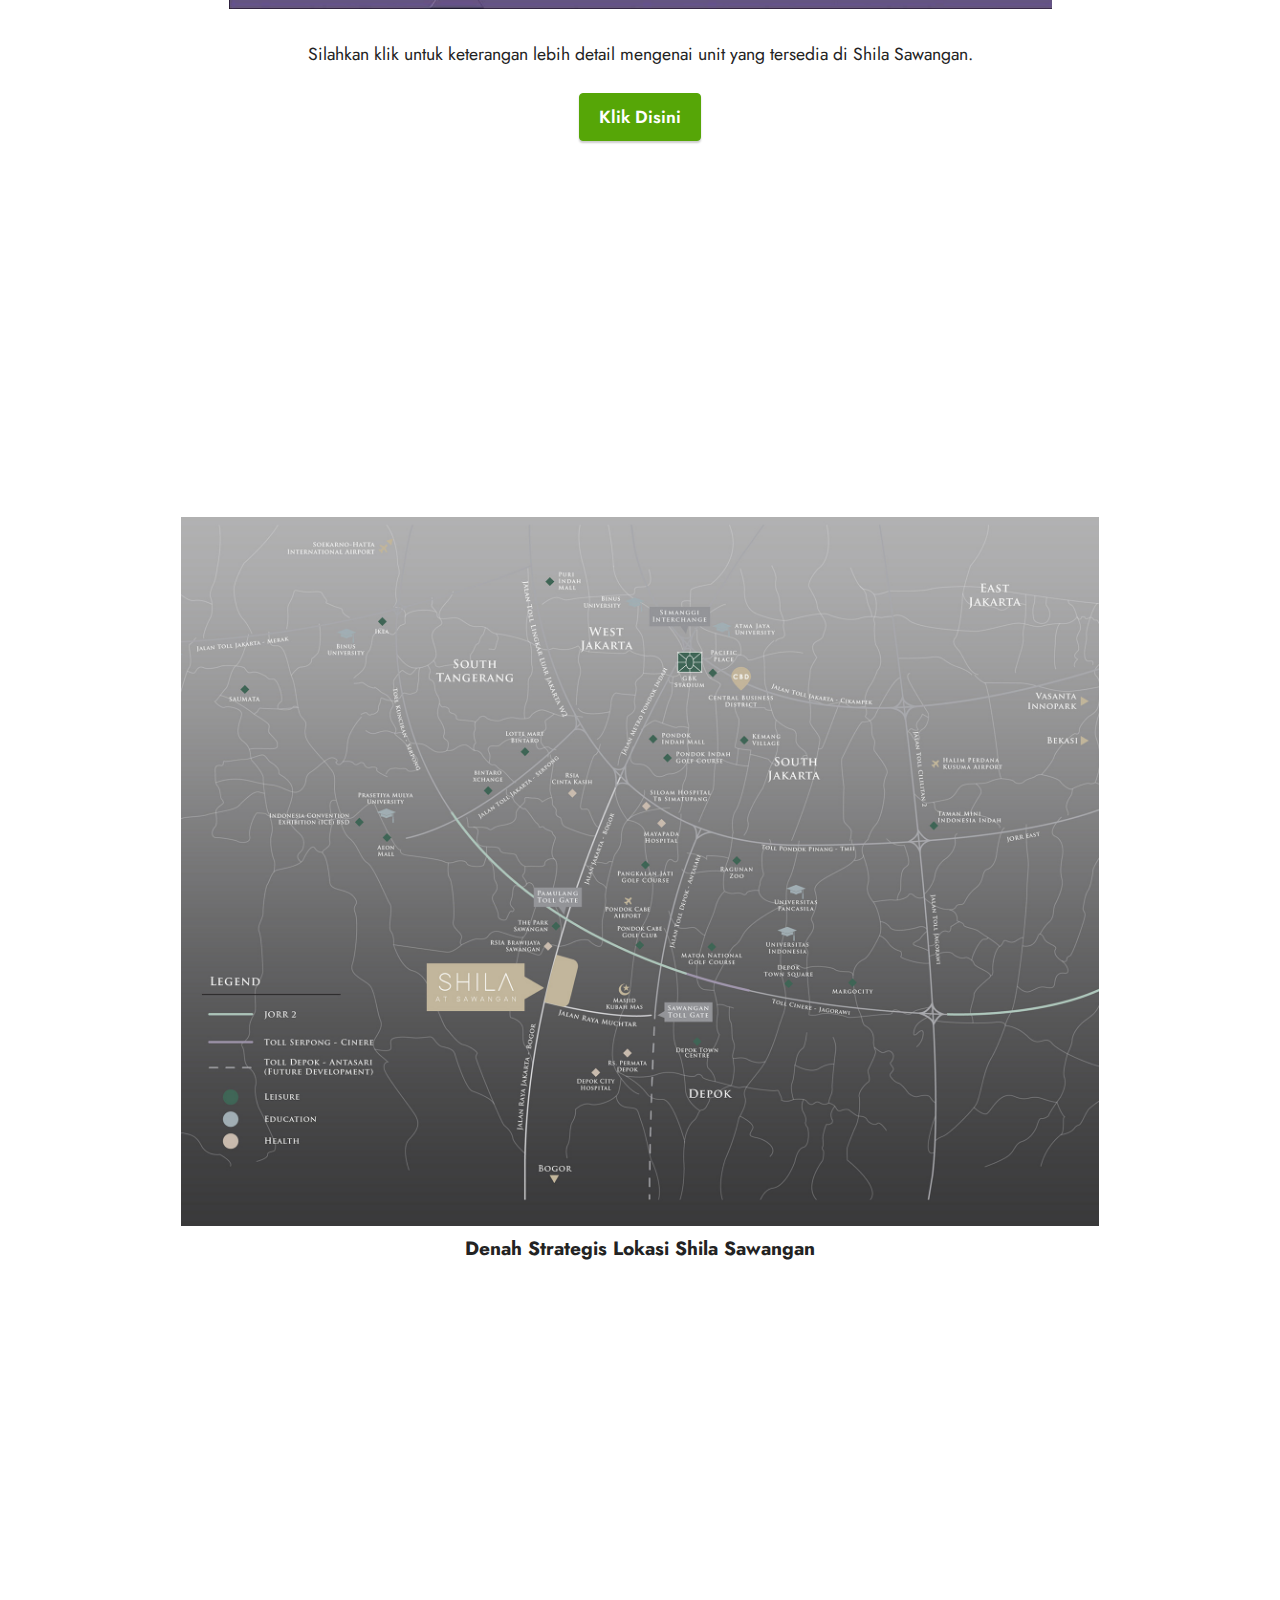
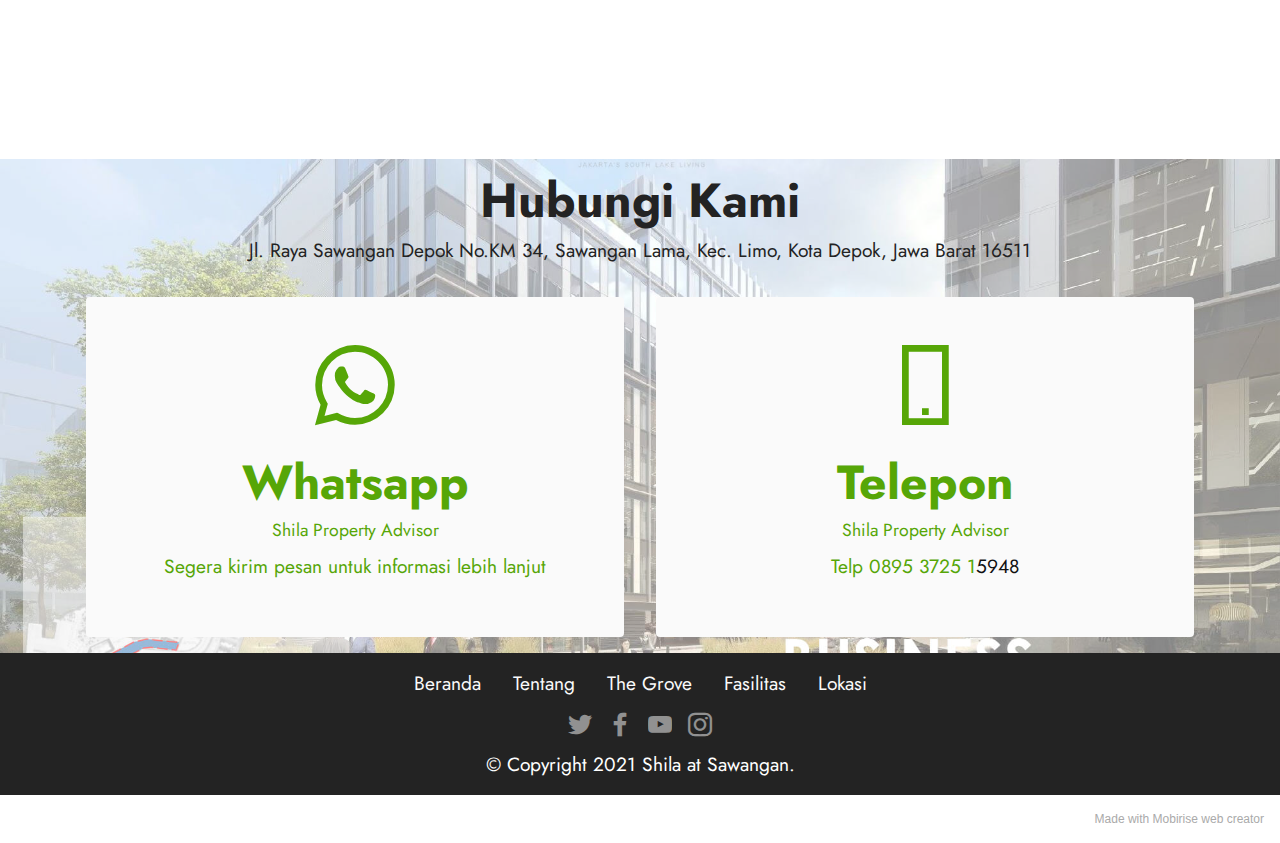
==== commit 92eb238a: "final request 2" ====
--- a/index.html
+++ b/index.html
@@ -61,7 +61,7 @@
                     <li class="nav-item"><a class="nav-link link text-white text-primary display-4" href="tentang.html">
                             Tentang</a></li>
                     <li class="nav-item dropdown"><a class="nav-link link text-white text-primary dropdown-toggle display-4" href="#" data-toggle="dropdown-submenu" aria-expanded="false">Cluster</a><div class="dropdown-menu"><a class="text-white text-primary dropdown-item display-4" href="grove.html" aria-expanded="false">The Grove (Available)</a><a class="text-white text-primary dropdown-item display-4" href="grove.html">The Forest (Sold Out)<br></a><a class="text-white text-primary dropdown-item display-4" href="#" aria-expanded="false">Southlake (Sold Out)</a><a class="text-white text-primary dropdown-item display-4" href="#" aria-expanded="false">The Tillia (Coming Soon)</a></div>
-                    </li><li class="nav-item"><a class="nav-link link text-white text-primary display-4" href="index.html#features13-g">Fasilitas</a></li><li class="nav-item"><a class="nav-link link text-white text-primary display-4" href="index.html#contacts3-o">Hubungi</a></li></ul>
+                    </li><li class="nav-item"><a class="nav-link link text-white text-primary display-4" href="index.html#features13-g">Fasilitas</a></li><li class="nav-item"><a class="nav-link link text-white text-primary display-4" href="index.html#image3-x">Lokasi</a></li></ul>
                 <div class="icons-menu">
                     <a class="iconfont-wrapper" href="https://mobiri.se" target="_blank">
                         <span class="p-2 mbr-iconfont socicon-facebook socicon" style="color: rgb(250, 250, 250); fill: rgb(250, 250, 250);"></span>
@@ -107,29 +107,29 @@
     <div class="container">
         <div class="row justify-content-center">
             <div class="col-12 col-md-12">
-                <div class="carousel slide" id="sGldOAZWDS" data-interval="5000">
+                <div class="carousel slide" id="sGlnMeIA53" data-interval="5000">
                     
                     <ol class="carousel-indicators">
-                        <li data-slide-to="0" class="active" data-target="#sGldOAZWDS"></li>
-                        <li data-slide-to="1" data-target="#sGldOAZWDS"></li>
-                        <li data-slide-to="2" data-target="#sGldOAZWDS"></li><li data-slide-to="3" data-target="#sGldOAZWDS"></li><li data-slide-to="4" data-target="#sGldOAZWDS"></li><li data-slide-to="5" data-target="#sGldOAZWDS"></li><li data-slide-to="6" data-target="#sGldOAZWDS"></li><li data-slide-to="7" data-target="#sGldOAZWDS"></li><li data-slide-to="8" data-target="#sGldOAZWDS"></li><li data-slide-to="9" data-target="#sGldOAZWDS"></li><li data-slide-to="10" data-target="#sGldOAZWDS"></li><li data-slide-to="11" data-target="#sGldOAZWDS"></li>
+                        <li data-slide-to="0" class="active" data-target="#sGlnMeIA53"></li>
+                        <li data-slide-to="1" data-target="#sGlnMeIA53"></li>
+                        <li data-slide-to="2" data-target="#sGlnMeIA53"></li><li data-slide-to="3" data-target="#sGlnMeIA53"></li><li data-slide-to="4" data-target="#sGlnMeIA53"></li><li data-slide-to="5" data-target="#sGlnMeIA53"></li><li data-slide-to="6" data-target="#sGlnMeIA53"></li><li data-slide-to="7" data-target="#sGlnMeIA53"></li><li data-slide-to="8" data-target="#sGlnMeIA53"></li><li data-slide-to="9" data-target="#sGlnMeIA53"></li><li data-slide-to="10" data-target="#sGlnMeIA53"></li><li data-slide-to="11" data-target="#sGlnMeIA53"></li>
                     </ol>
                     <div class="carousel-inner">
                         <div class="carousel-item slider-image item active">
                             <div class="item-wrapper">
-                                <img class="d-block w-100" src="assets/images/background-shila-1.jpg">
+                                <img class="d-block w-100" src="assets/images/background-shila-2.jpeg">
                                 
                             </div>
                         </div>
                         <div class="carousel-item slider-image item">
                             <div class="item-wrapper">
-                                <img class="d-block w-100" src="assets/images/project-plan-1.jpg">
+                                <img class="d-block w-100" src="assets/images/masterplan-2.jpg">
                                 
                             </div>
                         </div>
                         <div class="carousel-item slider-image item">
                             <div class="item-wrapper">
-                                <img class="d-block w-100" src="assets/images/keyplan-3.jpg">
+                                <img class="d-block w-100" src="assets/images/geologi.jpg">
                                 
                             </div>
                         </div><div class="carousel-item slider-image item">
@@ -159,31 +159,31 @@
                             </div>
                         </div><div class="carousel-item slider-image item">
                             <div class="item-wrapper">
-                                <img class="d-block w-100" src="assets/images/drone-1.jpg">
-                                
-                            </div>
-                        </div><div class="carousel-item slider-image item">
-                            <div class="item-wrapper">
-                                <img class="d-block w-100" src="assets/images/drone-5.jpg">
-                                
-                            </div>
-                        </div><div class="carousel-item slider-image item">
-                            <div class="item-wrapper">
-                                <img class="d-block w-100" src="assets/images/drone-7.jpg">
-                                
-                            </div>
-                        </div><div class="carousel-item slider-image item">
-                            <div class="item-wrapper">
-                                <img class="d-block w-100" src="assets/images/drone-9.jpg">
-                                
-                            </div>
-                        </div>
-                    </div>
-                    <a class="carousel-control carousel-control-prev" role="button" data-slide="prev" href="#sGldOAZWDS">
+                                <img class="d-block w-100" src="assets/images/drone-1.jpeg">
+                                
+                            </div>
+                        </div><div class="carousel-item slider-image item">
+                            <div class="item-wrapper">
+                                <img class="d-block w-100" src="assets/images/drone-5.jpeg">
+                                
+                            </div>
+                        </div><div class="carousel-item slider-image item">
+                            <div class="item-wrapper">
+                                <img class="d-block w-100" src="assets/images/drone-7.jpeg">
+                                
+                            </div>
+                        </div><div class="carousel-item slider-image item">
+                            <div class="item-wrapper">
+                                <img class="d-block w-100" src="assets/images/drone-9.jpeg">
+                                
+                            </div>
+                        </div>
+                    </div>
+                    <a class="carousel-control carousel-control-prev" role="button" data-slide="prev" href="#sGlnMeIA53">
                         <span class="mobi-mbri mobi-mbri-arrow-prev" aria-hidden="true"></span>
                         <span class="sr-only">Previous</span>
                     </a>
-                    <a class="carousel-control carousel-control-next" role="button" data-slide="next" href="#sGldOAZWDS">
+                    <a class="carousel-control carousel-control-next" role="button" data-slide="next" href="#sGlnMeIA53">
                         <span class="mobi-mbri mobi-mbri-arrow-next" aria-hidden="true"></span>
                         <span class="sr-only">Next</span>
                     </a>
@@ -195,12 +195,12 @@
 
 <section class="form7 cid-sFhVOV9rsq" id="form7-y">
     
-    
+    <div class="mbr-overlay"></div>
     <div class="container">
         
         <div class="row justify-content-center mt-4">
             <div class="col-lg-8 mx-auto mbr-form" data-form-type="formoid">
-                <form action="https://mobirise.eu/" method="POST" class="mbr-form form-with-styler mx-auto" data-form-title="Form Name"><input type="hidden" name="email" data-form-email="true" value="KIL7igXjSTaVxvJOXDO1E7liIen/oHObvnYErMRyNtqVkVRrRotxs2wg3mOT0T1unTdjRZhbPTpQvtRcLQuvedwOdZcfITSVHI3aSqSlLJXZs5+Dacb++Is1d3DBMEwP">
+                <form action="https://mobirise.eu/" method="POST" class="mbr-form form-with-styler mx-auto" data-form-title="Form Name"><input type="hidden" name="email" data-form-email="true" value="otwnE8OsbxXOkEdAnXiB0h48eKPC7ruWHqS1MXjxFqCfh5zGMfDzQ8L7/J/IRskdWYvxrwW+SRmGkhDEr0UUwiFSecRmk5kUJ91O5lbKVJ9rApFRHgX8SJ1J6ZvqqulJ">
                     <p class="mbr-text mbr-fonts-style align-center mb-4 display-7">Silahkan isi form dibawah ini, <br>Marketing kami akan segera menghubungi Anda.&nbsp;<br></p>
                     <div class="row">
                         <div hidden="hidden" data-form-alert="" class="alert alert-success col-12">Thanks for filling
@@ -290,12 +290,12 @@
     <div class="container-fluid">
         <div class="row justify-content-center">
             <div class="col-12 col-md-10 col-lg-12">
-                <div class="carousel slide" id="sGldOEoM6b" data-ride="carousel" data-interval="3000">
+                <div class="carousel slide" id="sGlnMihibm" data-ride="carousel" data-interval="3000">
                     
                     <ol class="carousel-indicators">
-                        <li data-slide-to="0" class="active" data-target="#sGldOEoM6b"></li>
-                        <li data-slide-to="1" data-target="#sGldOEoM6b"></li>
-                        <li data-slide-to="2" data-target="#sGldOEoM6b"></li><li data-slide-to="3" data-target="#sGldOEoM6b"></li><li data-slide-to="4" data-target="#sGldOEoM6b"></li><li data-slide-to="5" data-target="#sGldOEoM6b"></li><li data-slide-to="6" data-target="#sGldOEoM6b"></li>
+                        <li data-slide-to="0" class="active" data-target="#sGlnMihibm"></li>
+                        <li data-slide-to="1" data-target="#sGlnMihibm"></li>
+                        <li data-slide-to="2" data-target="#sGlnMihibm"></li><li data-slide-to="3" data-target="#sGlnMihibm"></li><li data-slide-to="4" data-target="#sGlnMihibm"></li><li data-slide-to="5" data-target="#sGlnMihibm"></li><li data-slide-to="6" data-target="#sGlnMihibm"></li>
                     </ol>
                     <div class="carousel-inner">
                         <div class="carousel-item slider-image item active">
@@ -337,11 +337,11 @@
                             </div>
                         </div>
                     </div>
-                    <a class="carousel-control carousel-control-prev" role="button" data-slide="prev" href="#sGldOEoM6b">
+                    <a class="carousel-control carousel-control-prev" role="button" data-slide="prev" href="#sGlnMihibm">
                         <span class="mobi-mbri mobi-mbri-arrow-prev" aria-hidden="true"></span>
                         <span class="sr-only">Previous</span>
                     </a>
-                    <a class="carousel-control carousel-control-next" role="button" data-slide="next" href="#sGldOEoM6b">
+                    <a class="carousel-control carousel-control-next" role="button" data-slide="next" href="#sGlnMihibm">
                         <span class="mobi-mbri mobi-mbri-arrow-next" aria-hidden="true"></span>
                         <span class="sr-only">Next</span>
                     </a>
@@ -354,7 +354,8 @@
 <section class="features12 cid-sv3oEhB46V" id="features13-g">
 
     
-    
+    <div class="mbr-overlay" style="opacity: 0.8; background-color: rgb(255, 255, 255);">
+    </div>
     <div class="container">
         <div class="row justify-content-center">
             <div class="col-12 col-lg-6">
@@ -421,12 +422,12 @@
     <div class="container">
         <div class="row justify-content-center">
             <div class="col-12 col-md-10">
-                <div class="carousel slide" id="sGldOGLShA" data-ride="carousel" data-interval="3000">
+                <div class="carousel slide" id="sGlnMkMavw" data-ride="carousel" data-interval="3000">
                     
                     <ol class="carousel-indicators">
-                        <li data-slide-to="0" class="active" data-target="#sGldOGLShA"></li>
-                        <li data-slide-to="1" data-target="#sGldOGLShA"></li>
-                        <li data-slide-to="2" data-target="#sGldOGLShA"></li><li data-slide-to="3" data-target="#sGldOGLShA"></li><li data-slide-to="4" data-target="#sGldOGLShA"></li><li data-slide-to="5" data-target="#sGldOGLShA"></li><li data-slide-to="6" data-target="#sGldOGLShA"></li>
+                        <li data-slide-to="0" class="active" data-target="#sGlnMkMavw"></li>
+                        <li data-slide-to="1" data-target="#sGlnMkMavw"></li>
+                        <li data-slide-to="2" data-target="#sGlnMkMavw"></li><li data-slide-to="3" data-target="#sGlnMkMavw"></li><li data-slide-to="4" data-target="#sGlnMkMavw"></li><li data-slide-to="5" data-target="#sGlnMkMavw"></li><li data-slide-to="6" data-target="#sGlnMkMavw"></li>
                     </ol>
                     <div class="carousel-inner">
                         <div class="carousel-item slider-image item active">
@@ -468,11 +469,11 @@
                             </div>
                         </div>
                     </div>
-                    <a class="carousel-control carousel-control-prev" role="button" data-slide="prev" href="#sGldOGLShA">
+                    <a class="carousel-control carousel-control-prev" role="button" data-slide="prev" href="#sGlnMkMavw">
                         <span class="mobi-mbri mobi-mbri-arrow-prev" aria-hidden="true"></span>
                         <span class="sr-only">Previous</span>
                     </a>
-                    <a class="carousel-control carousel-control-next" role="button" data-slide="next" href="#sGldOGLShA">
+                    <a class="carousel-control carousel-control-next" role="button" data-slide="next" href="#sGlnMkMavw">
                         <span class="mobi-mbri mobi-mbri-arrow-next" aria-hidden="true"></span>
                         <span class="sr-only">Next</span>
                     </a>
@@ -511,7 +512,7 @@
                 </div>
                 
                 <p class="mbr-text mbr-fonts-style display-4">Silahkan klik untuk keterangan lebih detail mengenai unit yang tersedia di Shila Sawangan.</p>
-                <div class="mbr-section-btn mt-3"><a class="btn btn-primary display-4" href="grove.html">Learn More</a></div>
+                <div class="mbr-section-btn mt-3"><a class="btn btn-primary display-4" href="grove.html">Klik Disini</a></div>
             </div>
         </div>
     </div>
@@ -545,17 +546,29 @@
             <div class="col-12 col-lg-10">
                 <div class="image-wrapper">
                     <img src="assets/images/map-1.jpg" alt="Mobirise">
-                    
-                </div>
-            </div>
-        </div>
-    </div>
-</section>
-
-<section class="contacts3 map1 cid-sv3zaI6n2v" id="contacts3-o">
-
-    
-    
+                    <p class="mbr-description mbr-fonts-style mt-2 align-center display-7"><strong>
+                        Denah Strategis Lokasi Shila Sawangan</strong><br></p>
+                </div>
+            </div>
+        </div>
+    </div>
+</section>
+
+<section class="map2 cid-sGlhNfpNQK" id="map2-1v">
+    
+    
+    <div>
+        
+        <div class="google-map"><iframe frameborder="0" style="border:0" src="https://www.google.com/maps/embed?pb=!1m18!1m12!1m3!1d253760.4893731079!2d106.61231891640624!3d-6.393014099999992!2m3!1f0!2f0!3f0!3m2!1i1024!2i768!4f13.1!3m3!1m2!1s0x2e69e9f278997f69%3A0xd871c37e2b328ab9!2sSHILA%20at%20SAWANGAN%20Jakarta%20South%20Lake%20Living!5e0!3m2!1sid!2sid!4v1618860537367!5m2!1sid!2sid" allowfullscreen=""></iframe></div>
+    </div>
+</section>
+
+<section class="contacts1 cid-sGli0cwMa4" id="contacts1-1w">
+
+    
+
+    <div class="mbr-overlay" style="opacity: 0.5; background-color: rgb(255, 255, 255);">
+    </div>
     <div class="container">
         <div class="mbr-section-head">
             <h3 class="mbr-section-title mbr-fonts-style align-center mb-0 display-2">
@@ -563,30 +576,33 @@
             <h4 class="mbr-section-subtitle mbr-fonts-style align-center mb-0 mt-2 display-7">Jl. Raya Sawangan Depok No.KM 34, Sawangan Lama, Kec. Limo, Kota Depok, Jawa Barat 16511</h4>
         </div>
         <div class="row justify-content-center mt-4">
-            <div class="card col-12 col-md-6">
+            <div class="card col-12 col-lg-6">
                 <div class="card-wrapper">
-                    <div class="image-wrapper">
-                        <a href="tel:+62895372515948"><span class="mbr-iconfont mobi-mbri-phone mobi-mbri" style="font-size: 65px;"></span></a>
-                    </div>
-                    <div class="text-wrapper">
-                        <h6 class="card-title mbr-fonts-style mb-1 display-5">
-                            <a href="tel:+62895372515948" class="text-primary"><strong>Phone</strong></a>
-                        </h6>
-                        <p class="mbr-text mbr-fonts-style display-7"><a href="tel:+62895372515948" class="text-primary"><strong>0895 3725 15948</strong></a><br></p>
-                    </div>
-                </div>
+                    <div class="card-box align-center">
+                        <div class="image-wrapper">
+                            <a href="https://api.whatsapp.com/send?phone=62895372515948&text=Saya%20ingin%20mendapatkan%20Informasi%20mengenai%20Shila%20Sawangan." target="_blank"><span class="mbr-iconfont socicon-whatsapp socicon"></span></a>
+                        </div>
+                        <h4 class="card-title mbr-fonts-style mb-2 display-2">
+                            <a href="https://api.whatsapp.com/send?phone=62895372515948&text=Saya%20ingin%20mendapatkan%20Informasi%20mengenai%20Shila%20Sawangan." class="text-primary" target="_blank"><strong>Whatsapp</strong></a></h4>
+                        <p class="mbr-text mbr-fonts-style mb-2 display-4"><a href="https://api.whatsapp.com/send?phone=62895372515948&text=Saya%20ingin%20mendapatkan%20Informasi%20mengenai%20Shila%20Sawangan." class="text-primary" target="_blank">Shila Property Advisor</a></p>
+                        <h5 class="link mbr-fonts-style display-7"><a href="https://api.whatsapp.com/send?phone=62895372515948&text=Saya%20ingin%20mendapatkan%20Informasi%20mengenai%20Shila%20Sawangan." class="text-primary" target="_blank">Segera kirim pesan untuk informasi lebih lanjut</a></h5>
+                    </div>
+                </div>
+            </div>
+            <div class="card col-12 col-lg-6">
                 <div class="card-wrapper">
-                    <div class="image-wrapper">
-                        <a href="https://api.whatsapp.com/send?phone=62895372515948&text=Saya%20ingin%20mendapatkan%20Informasi%20mengenai%20Shila%20Sawangan." target="_blank"><span class="mbr-iconfont socicon-whatsapp socicon" style="font-size: 65px;"></span></a>
-                    </div>
-                    <div class="text-wrapper">
-                        <h6 class="card-title mbr-fonts-style mb-1 display-5"><a href="https://api.whatsapp.com/send?phone=62895372515948&text=Saya%20ingin%20mendapatkan%20Informasi%20mengenai%20Shila%20Sawangan." class="text-primary" target="_blank"><strong>Whatsapp</strong></a></h6>
-                        <p class="mbr-text mbr-fonts-style display-7"><a href="https://api.whatsapp.com/send?phone=6281282271895‬&text=Saya%20ingin%20mendapatkan%20Informasi%20mengenai%20Shila%20Sawangan." class="text-primary" target="_blank"></a><a href="https://api.whatsapp.com/send?phone=62895372515948&text=Saya%20ingin%20mendapatkan%20Informasi%20mengenai%20Shila%20Sawangan." class="text-primary" target="_blank"><strong>0895 3725 15948</strong></a><br></p>
-                    </div>
-                </div>
-            </div>
-            <div class="map-wrapper col-12 col-md-6">
-                <div class="google-map"><iframe frameborder="0" style="border:0" src="https://www.google.com/maps/embed?pb=!1m18!1m12!1m3!1d253760.4893731079!2d106.61231891640624!3d-6.393014099999992!2m3!1f0!2f0!3f0!3m2!1i1024!2i768!4f13.1!3m3!1m2!1s0x2e69e9f278997f69%3A0xd871c37e2b328ab9!2sSHILA%20at%20SAWANGAN%20Jakarta%20South%20Lake%20Living!5e0!3m2!1sid!2sid!4v1618860537367!5m2!1sid!2sid" allowfullscreen=""></iframe></div>
+                    <div class="card-box align-center">
+                        <div class="image-wrapper">
+                            <a href="tel:+62895372515948"><span class="mbr-iconfont mobi-mbri-mobile-2 mobi-mbri"></span></a>
+                        </div>
+                        <h4 class="card-title mbr-fonts-style align-center mb-2 display-2">
+                            <a href="tel:+62895372515948" class="text-primary"><strong>Telepon</strong></a></h4>
+                        <p class="mbr-text mbr-fonts-style mb-2 display-4">
+                            <a href="tel:+62895372515948" class="text-primary">Shila Property Advisor</a></p>
+                        <h5 class="link mbr-black mbr-fonts-style display-7">
+                            <a href="tel:+62895372515948" class="text-primary"></a><a href="tel:+62895372515948" class="text-primary">Telp 0895 3725 1</a>5948</h5>
+                    </div>
+                </div>
             </div>
         </div>
     </div>
@@ -609,7 +625,7 @@
                     
                 <li class="foot-menu-item mbr-fonts-style display-7">
                         <a class="text-white text-primary" href="index.html#top" target="_blank">Beranda
-                    </a></li><li class="foot-menu-item mbr-fonts-style display-7"><a href="tentang.html" class="text-white text-primary">Tentang</a></li><li class="foot-menu-item mbr-fonts-style display-7"><a href="grove.html" class="text-white">The Grove</a></li><li class="foot-menu-item mbr-fonts-style display-7"><a href="index.html#features13-g" class="text-white text-primary">Fasilitas</a></li><li class="foot-menu-item mbr-fonts-style display-7"><a href="index.html#contacts3-o" class="text-white text-primary">Hubungi</a></li></ul>
+                    </a></li><li class="foot-menu-item mbr-fonts-style display-7"><a href="tentang.html" class="text-white text-primary">Tentang</a></li><li class="foot-menu-item mbr-fonts-style display-7"><a href="grove.html" class="text-white">The Grove</a></li><li class="foot-menu-item mbr-fonts-style display-7"><a href="index.html#features13-g" class="text-white text-primary">Fasilitas</a></li><li class="foot-menu-item mbr-fonts-style display-7"><a href="index.html#image3-x" class="text-white text-primary">Lokasi</a></li></ul>
             </div>
             <div class="row social-row">
                 <div class="social-list align-right pb-2">
@@ -643,7 +659,7 @@
             </div>
         </div>
     </div>
-</section><section style="background-color: #fff; font-family: -apple-system, BlinkMacSystemFont, 'Segoe UI', 'Roboto', 'Helvetica Neue', Arial, sans-serif; color:#aaa; font-size:12px; padding: 0; align-items: center; display: flex;"><a href="https://mobirise.site/j" style="flex: 1 1; height: 3rem; padding-left: 1rem;"></a><p style="flex: 0 0 auto; margin:0; padding-right:1rem;">Set up a free web page with <a href="https://mobirise.site/z" style="color:#aaa;">Mobirise</a></p></section><script src="assets/web/assets/jquery/jquery.min.js"></script>  <script src="assets/popper/popper.min.js"></script>  <script src="assets/tether/tether.min.js"></script>  <script src="assets/bootstrap/js/bootstrap.min.js"></script>  <script src="assets/smoothscroll/smooth-scroll.js"></script>  <script src="assets/dropdown/js/nav-dropdown.js"></script>  <script src="assets/dropdown/js/navbar-dropdown.js"></script>  <script src="assets/touchswipe/jquery.touch-swipe.min.js"></script>  <script src="assets/formstyler/jquery.formstyler.js"></script>  <script src="assets/formstyler/jquery.formstyler.min.js"></script>  <script src="assets/datepicker/jquery.datetimepicker.full.js"></script>  <script src="assets/playervimeo/vimeo_player.js"></script>  <script src="assets/theme/js/script.js"></script>  <script src="assets/formoid/formoid.min.js"></script>  
+</section><section style="background-color: #fff; font-family: -apple-system, BlinkMacSystemFont, 'Segoe UI', 'Roboto', 'Helvetica Neue', Arial, sans-serif; color:#aaa; font-size:12px; padding: 0; align-items: center; display: flex;"><a href="https://mobirise.site/k" style="flex: 1 1; height: 3rem; padding-left: 1rem;"></a><p style="flex: 0 0 auto; margin:0; padding-right:1rem;">Made with Mobirise <a href="https://mobirise.site/j" style="color:#aaa;">web</a> creator</p></section><script src="assets/web/assets/jquery/jquery.min.js"></script>  <script src="assets/popper/popper.min.js"></script>  <script src="assets/tether/tether.min.js"></script>  <script src="assets/bootstrap/js/bootstrap.min.js"></script>  <script src="assets/smoothscroll/smooth-scroll.js"></script>  <script src="assets/dropdown/js/nav-dropdown.js"></script>  <script src="assets/dropdown/js/navbar-dropdown.js"></script>  <script src="assets/touchswipe/jquery.touch-swipe.min.js"></script>  <script src="assets/formstyler/jquery.formstyler.js"></script>  <script src="assets/formstyler/jquery.formstyler.min.js"></script>  <script src="assets/datepicker/jquery.datetimepicker.full.js"></script>  <script src="assets/playervimeo/vimeo_player.js"></script>  <script src="assets/theme/js/script.js"></script>  <script src="assets/formoid/formoid.min.js"></script>  
   
   
 </body>
--- a/assets/mobirise/css/mbr-additional.css
+++ b/assets/mobirise/css/mbr-additional.css
@@ -2948,7 +2948,7 @@
 .cid-sFhVOV9rsq {
   padding-top: 0rem;
   padding-bottom: 0rem;
-  background-color: #ffffff;
+  background-image: url("../../../assets/images/courtyard-2.jpg");
 }
 .cid-sFhVOV9rsq .mbr-overlay {
   background-color: #ffffff;
@@ -3144,7 +3144,7 @@
 .cid-sv3oEhB46V {
   padding-top: 1rem;
   padding-bottom: 0rem;
-  background-color: #ffffff;
+  background-image: url("../../../assets/images/the-xchange-1.jpg");
 }
 .cid-sv3oEhB46V .item {
   display: flex;
@@ -3360,28 +3360,20 @@
 .cid-sFdY0dn2hr img {
   width: 100%;
 }
-.cid-sv3zaI6n2v {
-  padding-top: 1rem;
-  padding-bottom: 1rem;
+.cid-sGlhNfpNQK {
+  padding-top: 0rem;
+  padding-bottom: 0rem;
   background: #ffffff;
 }
-@media (max-width: 767px) {
-  .cid-sv3zaI6n2v .row {
-    flex-direction: column-reverse;
-  }
-  .cid-sv3zaI6n2v .row .map-wrapper {
-    margin-bottom: 2rem;
-  }
-}
-.cid-sv3zaI6n2v .google-map {
+.cid-sGlhNfpNQK .google-map {
+  height: 30rem;
+  position: relative;
+}
+.cid-sGlhNfpNQK .google-map iframe {
   height: 100%;
-  position: relative;
-}
-.cid-sv3zaI6n2v .google-map iframe {
-  height: 100%;
-  width: 100%;
-}
-.cid-sv3zaI6n2v .google-map [data-state-details] {
+  width: 100%;
+}
+.cid-sGlhNfpNQK .google-map [data-state-details] {
   color: #6b6763;
   height: 1.5em;
   margin-top: -0.75em;
@@ -3392,38 +3384,37 @@
   top: 50%;
   width: 100%;
 }
-.cid-sv3zaI6n2v .google-map[data-state] {
+.cid-sGlhNfpNQK .google-map[data-state] {
   background: #e9e5dc;
 }
-.cid-sv3zaI6n2v .google-map[data-state="loading"] [data-state-details] {
+.cid-sGlhNfpNQK .google-map[data-state="loading"] [data-state-details] {
   display: none;
 }
-.cid-sv3zaI6n2v .image-wrapper {
-  display: flex;
-  align-items: center;
-}
-.cid-sv3zaI6n2v .card-wrapper {
-  display: flex;
+.cid-sGli0cwMa4 {
+  padding-top: 1rem;
+  padding-bottom: 1rem;
+  background-image: url("../../../assets/images/bussiness-park-1.jpg");
+}
+.cid-sGli0cwMa4 .mbr-iconfont {
+  display: block;
+  font-size: 5rem;
+  color: #56a607;
+  margin-bottom: 2rem;
+}
+.cid-sGli0cwMa4 .card-wrapper {
+  padding: 3rem;
+  background: #fafafa;
   border-radius: 4px;
-  background: #fafafa;
-}
-.cid-sv3zaI6n2v .card-wrapper:not(:nth-last-child(1)) {
-  margin-bottom: 2rem;
-}
-@media (max-width: 991px) {
-  .cid-sv3zaI6n2v .card-wrapper {
-    padding: 1rem 2rem;
-  }
-}
-@media (min-width: 992px) {
-  .cid-sv3zaI6n2v .card-wrapper {
-    padding: 2rem 4rem;
-  }
-}
-.cid-sv3zaI6n2v .mbr-iconfont {
-  font-size: 2rem;
-  padding-right: 1.5rem;
-  color: #56a607;
+}
+@media (max-width: 992px) {
+  .cid-sGli0cwMa4 .card-wrapper {
+    margin-bottom: 2rem;
+  }
+}
+@media (max-width: 767px) {
+  .cid-sGli0cwMa4 .card-wrapper {
+    padding: 3rem 1rem;
+  }
 }
 .cid-sv3zkDLk5g {
   padding-top: 1rem;
--- a/assets/mobirise/css/mbr-additional.css
+++ b/assets/mobirise/css/mbr-additional.css
@@ -2948,7 +2948,7 @@
 .cid-sFhVOV9rsq {
   padding-top: 0rem;
   padding-bottom: 0rem;
-  background-color: #ffffff;
+  background-image: url("../../../assets/images/courtyard-2.jpg");
 }
 .cid-sFhVOV9rsq .mbr-overlay {
   background-color: #ffffff;
@@ -3144,7 +3144,7 @@
 .cid-sv3oEhB46V {
   padding-top: 1rem;
   padding-bottom: 0rem;
-  background-color: #ffffff;
+  background-image: url("../../../assets/images/the-xchange-1.jpg");
 }
 .cid-sv3oEhB46V .item {
   display: flex;
@@ -3360,28 +3360,20 @@
 .cid-sFdY0dn2hr img {
   width: 100%;
 }
-.cid-sv3zaI6n2v {
-  padding-top: 1rem;
-  padding-bottom: 1rem;
+.cid-sGlhNfpNQK {
+  padding-top: 0rem;
+  padding-bottom: 0rem;
   background: #ffffff;
 }
-@media (max-width: 767px) {
-  .cid-sv3zaI6n2v .row {
-    flex-direction: column-reverse;
-  }
-  .cid-sv3zaI6n2v .row .map-wrapper {
-    margin-bottom: 2rem;
-  }
-}
-.cid-sv3zaI6n2v .google-map {
+.cid-sGlhNfpNQK .google-map {
+  height: 30rem;
+  position: relative;
+}
+.cid-sGlhNfpNQK .google-map iframe {
   height: 100%;
-  position: relative;
-}
-.cid-sv3zaI6n2v .google-map iframe {
-  height: 100%;
-  width: 100%;
-}
-.cid-sv3zaI6n2v .google-map [data-state-details] {
+  width: 100%;
+}
+.cid-sGlhNfpNQK .google-map [data-state-details] {
   color: #6b6763;
   height: 1.5em;
   margin-top: -0.75em;
@@ -3392,38 +3384,37 @@
   top: 50%;
   width: 100%;
 }
-.cid-sv3zaI6n2v .google-map[data-state] {
+.cid-sGlhNfpNQK .google-map[data-state] {
   background: #e9e5dc;
 }
-.cid-sv3zaI6n2v .google-map[data-state="loading"] [data-state-details] {
+.cid-sGlhNfpNQK .google-map[data-state="loading"] [data-state-details] {
   display: none;
 }
-.cid-sv3zaI6n2v .image-wrapper {
-  display: flex;
-  align-items: center;
-}
-.cid-sv3zaI6n2v .card-wrapper {
-  display: flex;
+.cid-sGli0cwMa4 {
+  padding-top: 1rem;
+  padding-bottom: 1rem;
+  background-image: url("../../../assets/images/bussiness-park-1.jpg");
+}
+.cid-sGli0cwMa4 .mbr-iconfont {
+  display: block;
+  font-size: 5rem;
+  color: #56a607;
+  margin-bottom: 2rem;
+}
+.cid-sGli0cwMa4 .card-wrapper {
+  padding: 3rem;
+  background: #fafafa;
   border-radius: 4px;
-  background: #fafafa;
-}
-.cid-sv3zaI6n2v .card-wrapper:not(:nth-last-child(1)) {
-  margin-bottom: 2rem;
-}
-@media (max-width: 991px) {
-  .cid-sv3zaI6n2v .card-wrapper {
-    padding: 1rem 2rem;
-  }
-}
-@media (min-width: 992px) {
-  .cid-sv3zaI6n2v .card-wrapper {
-    padding: 2rem 4rem;
-  }
-}
-.cid-sv3zaI6n2v .mbr-iconfont {
-  font-size: 2rem;
-  padding-right: 1.5rem;
-  color: #56a607;
+}
+@media (max-width: 992px) {
+  .cid-sGli0cwMa4 .card-wrapper {
+    margin-bottom: 2rem;
+  }
+}
+@media (max-width: 767px) {
+  .cid-sGli0cwMa4 .card-wrapper {
+    padding: 3rem 1rem;
+  }
 }
 .cid-sv3zkDLk5g {
   padding-top: 1rem;
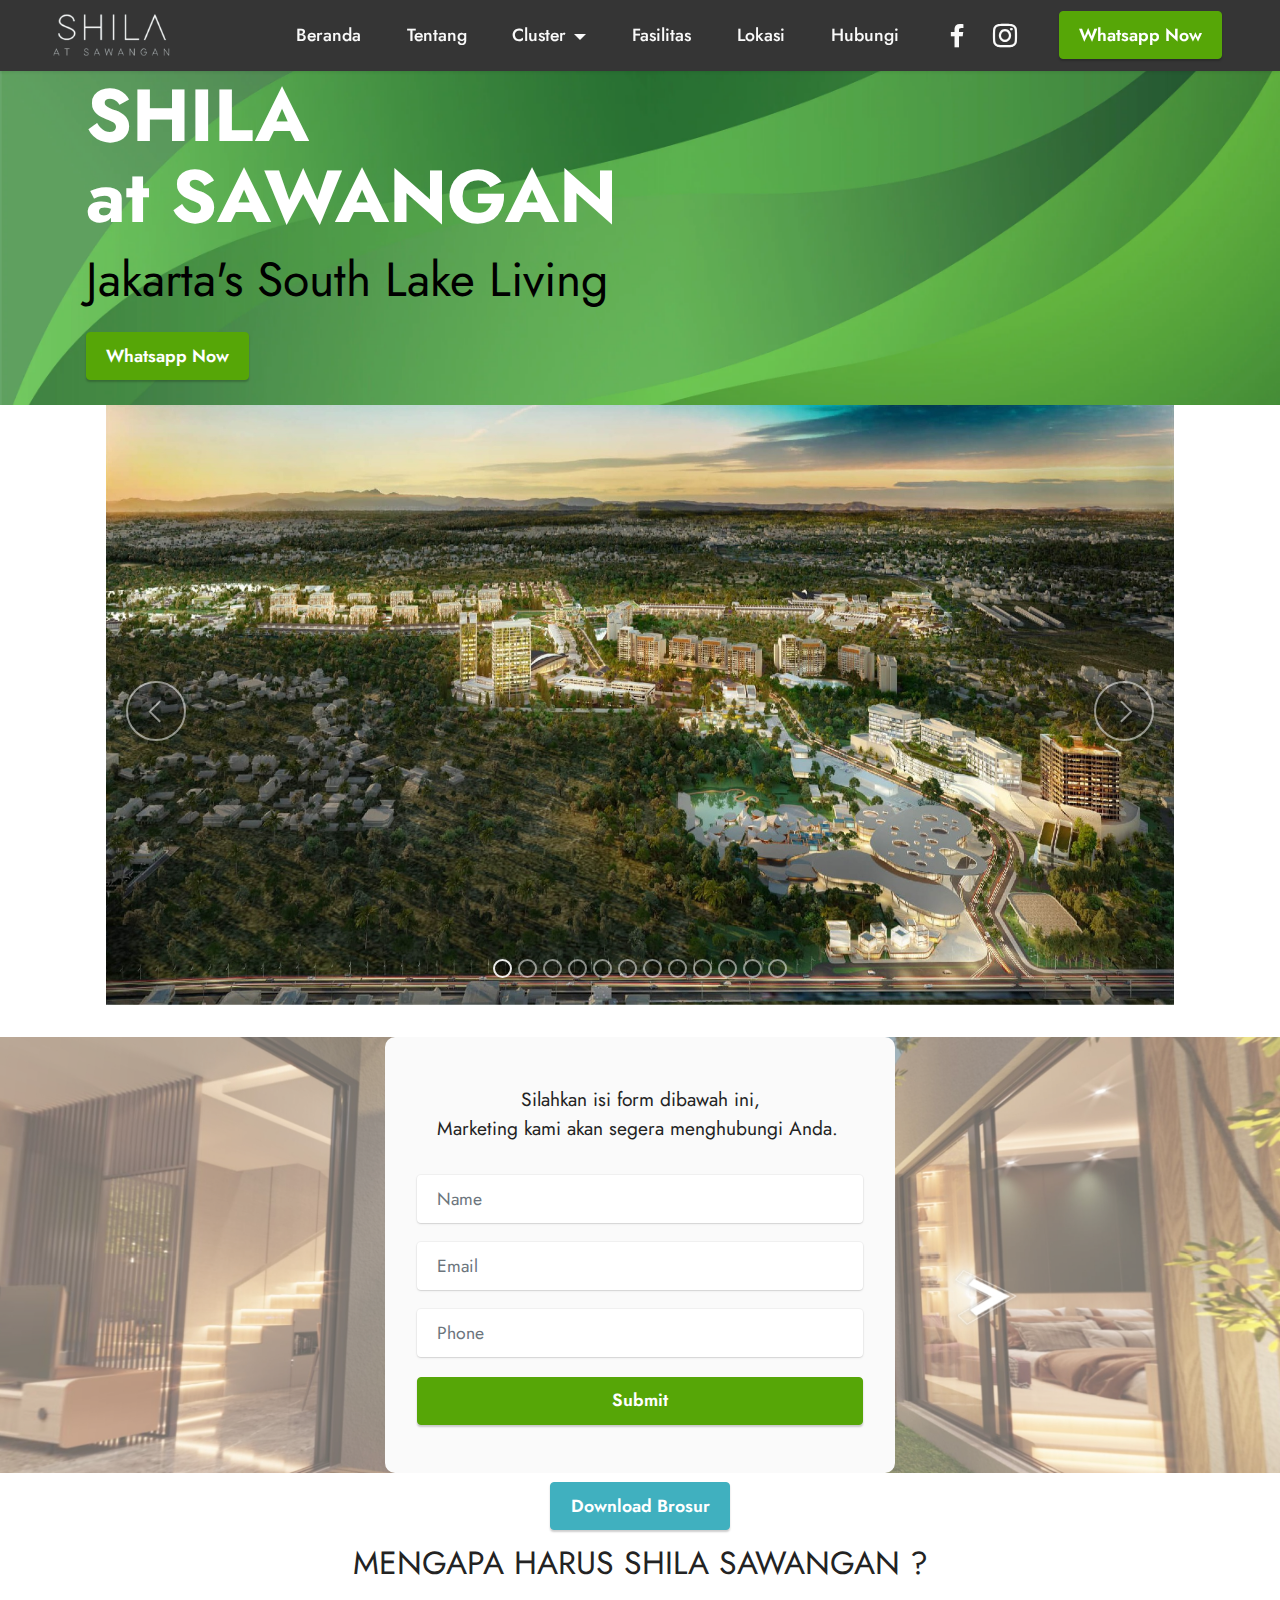
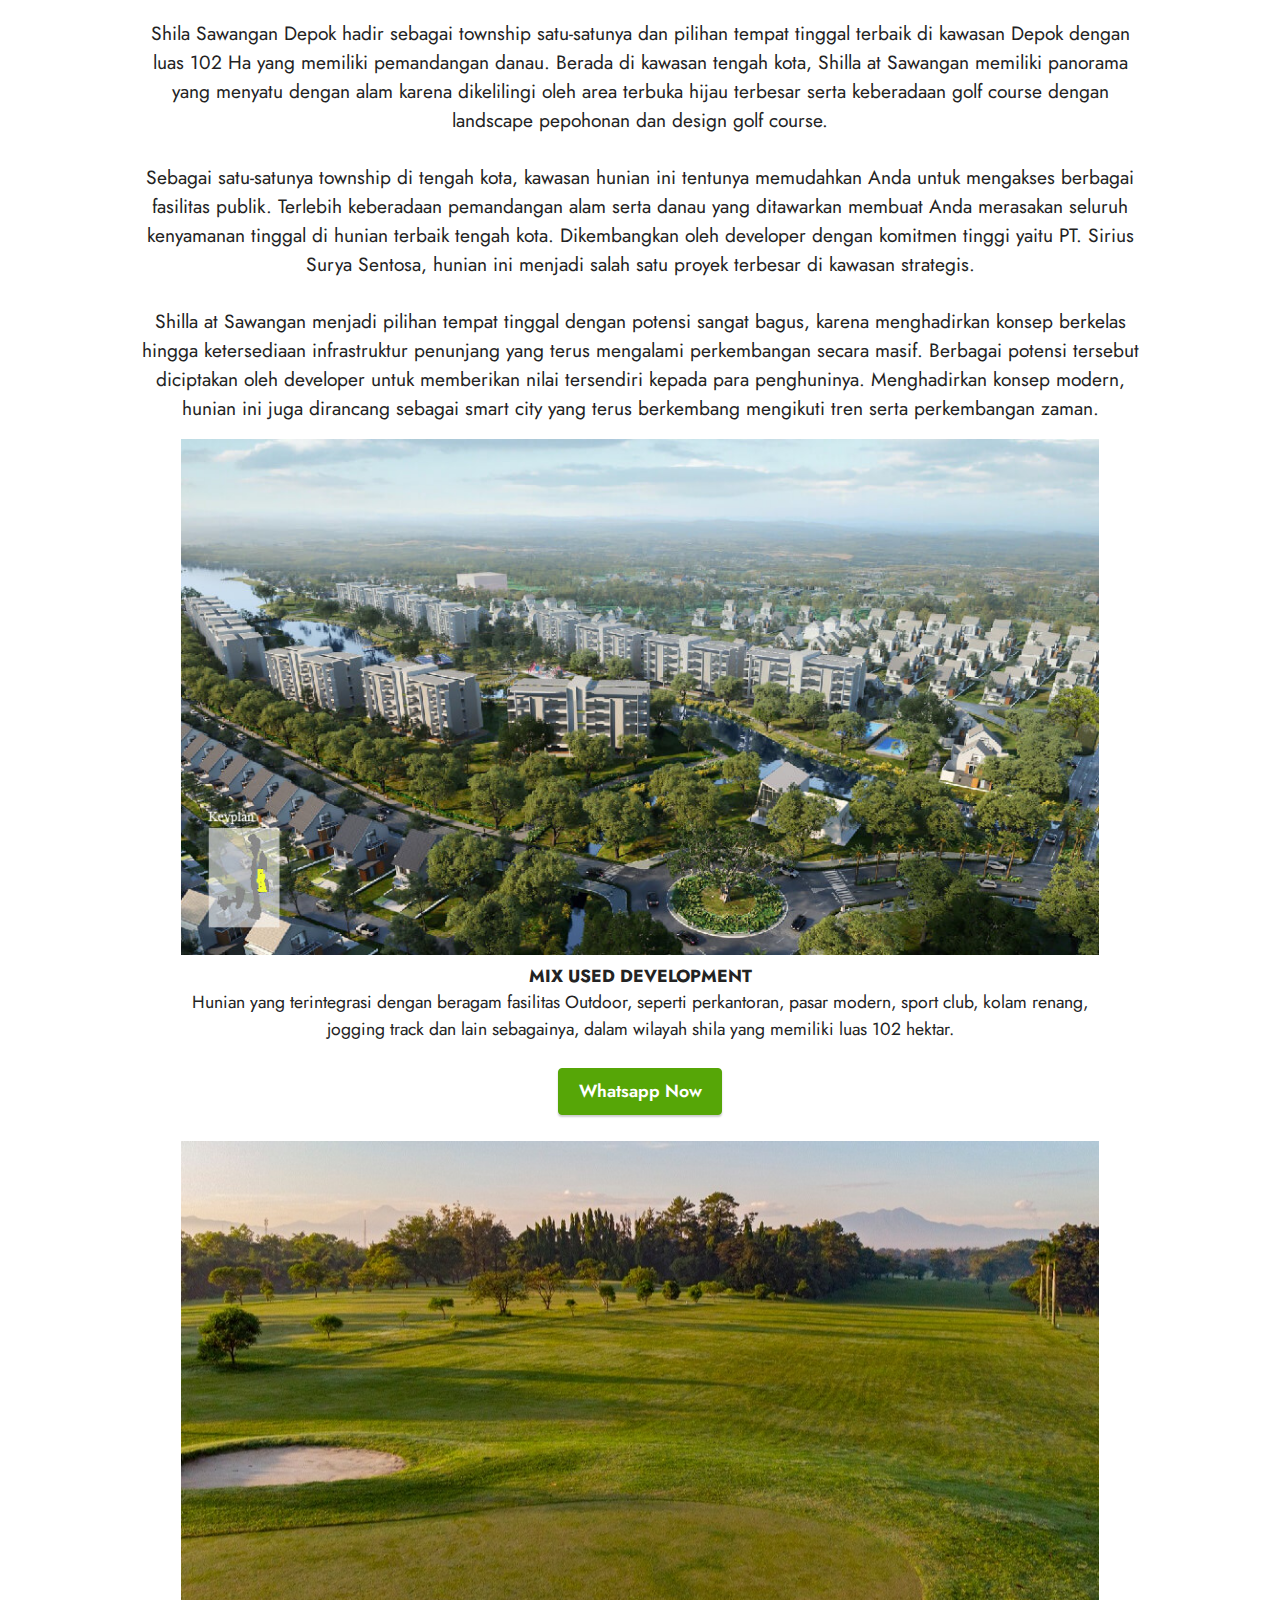
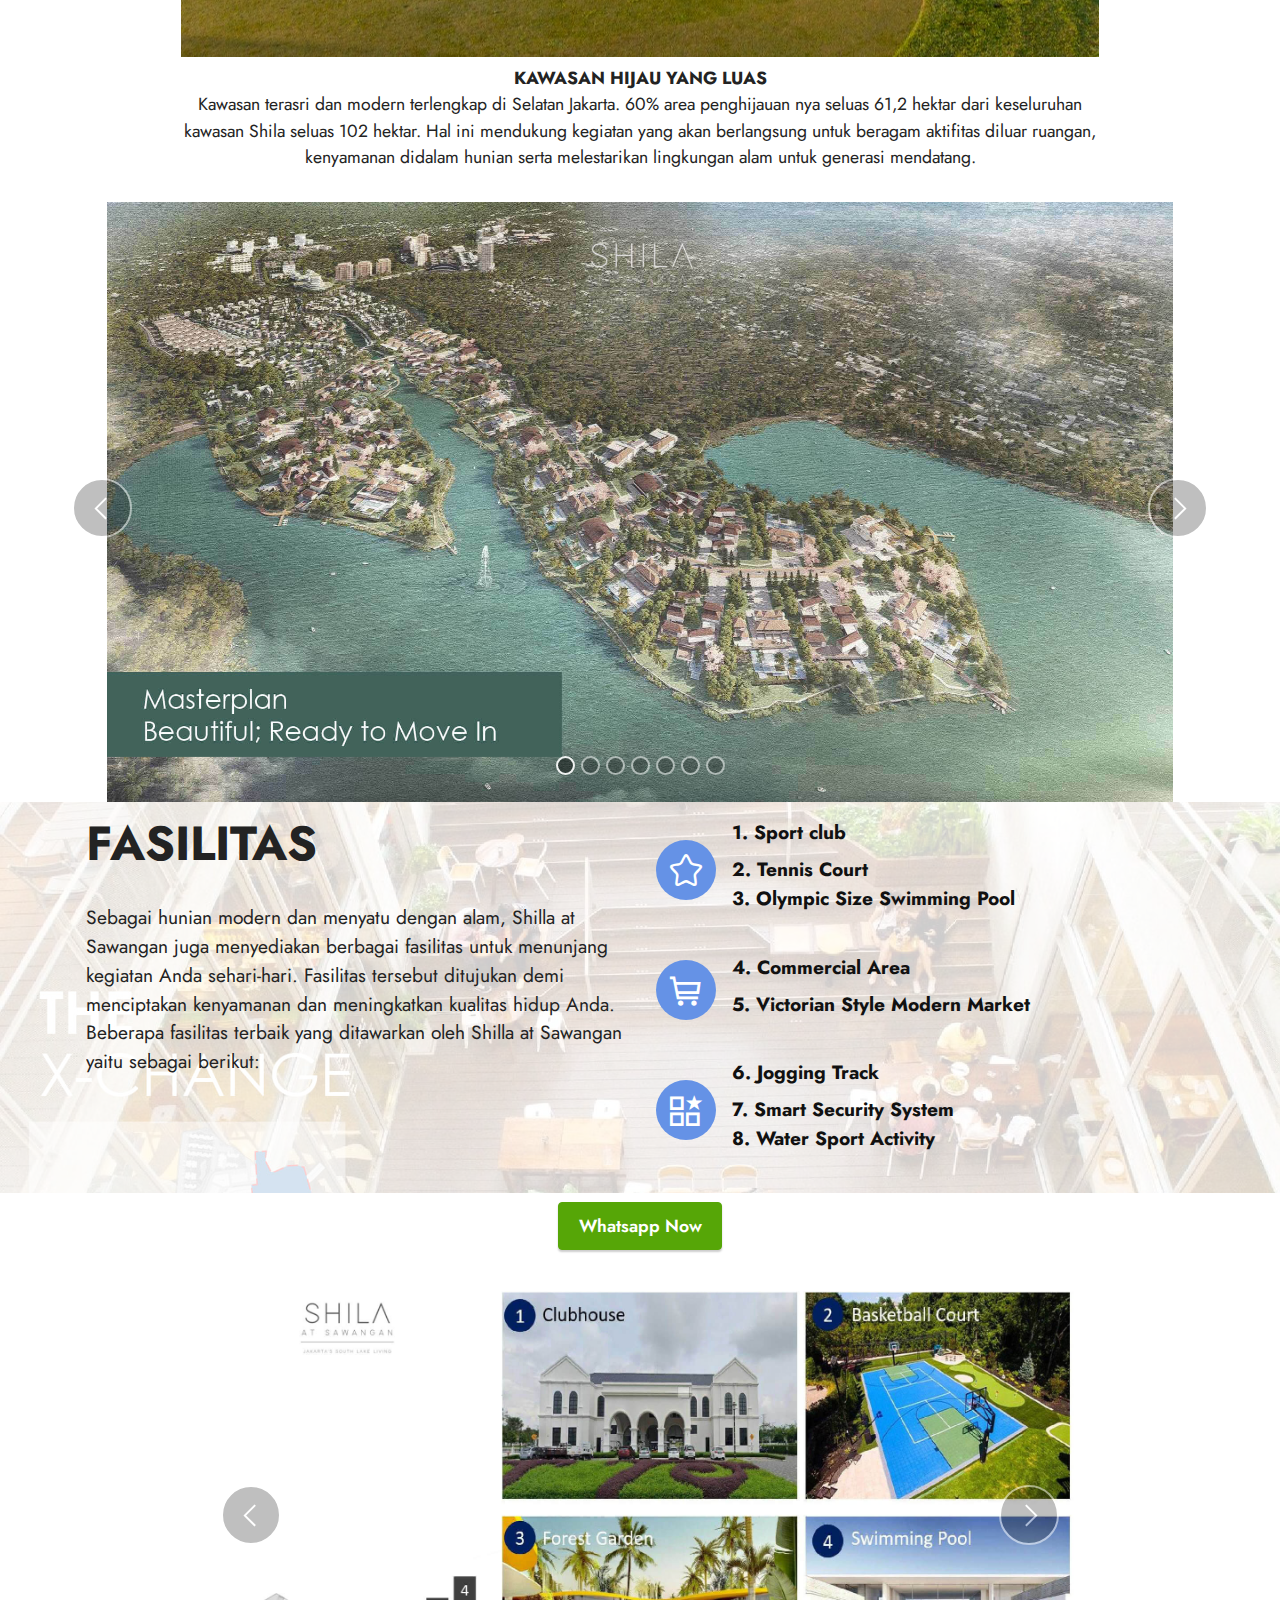
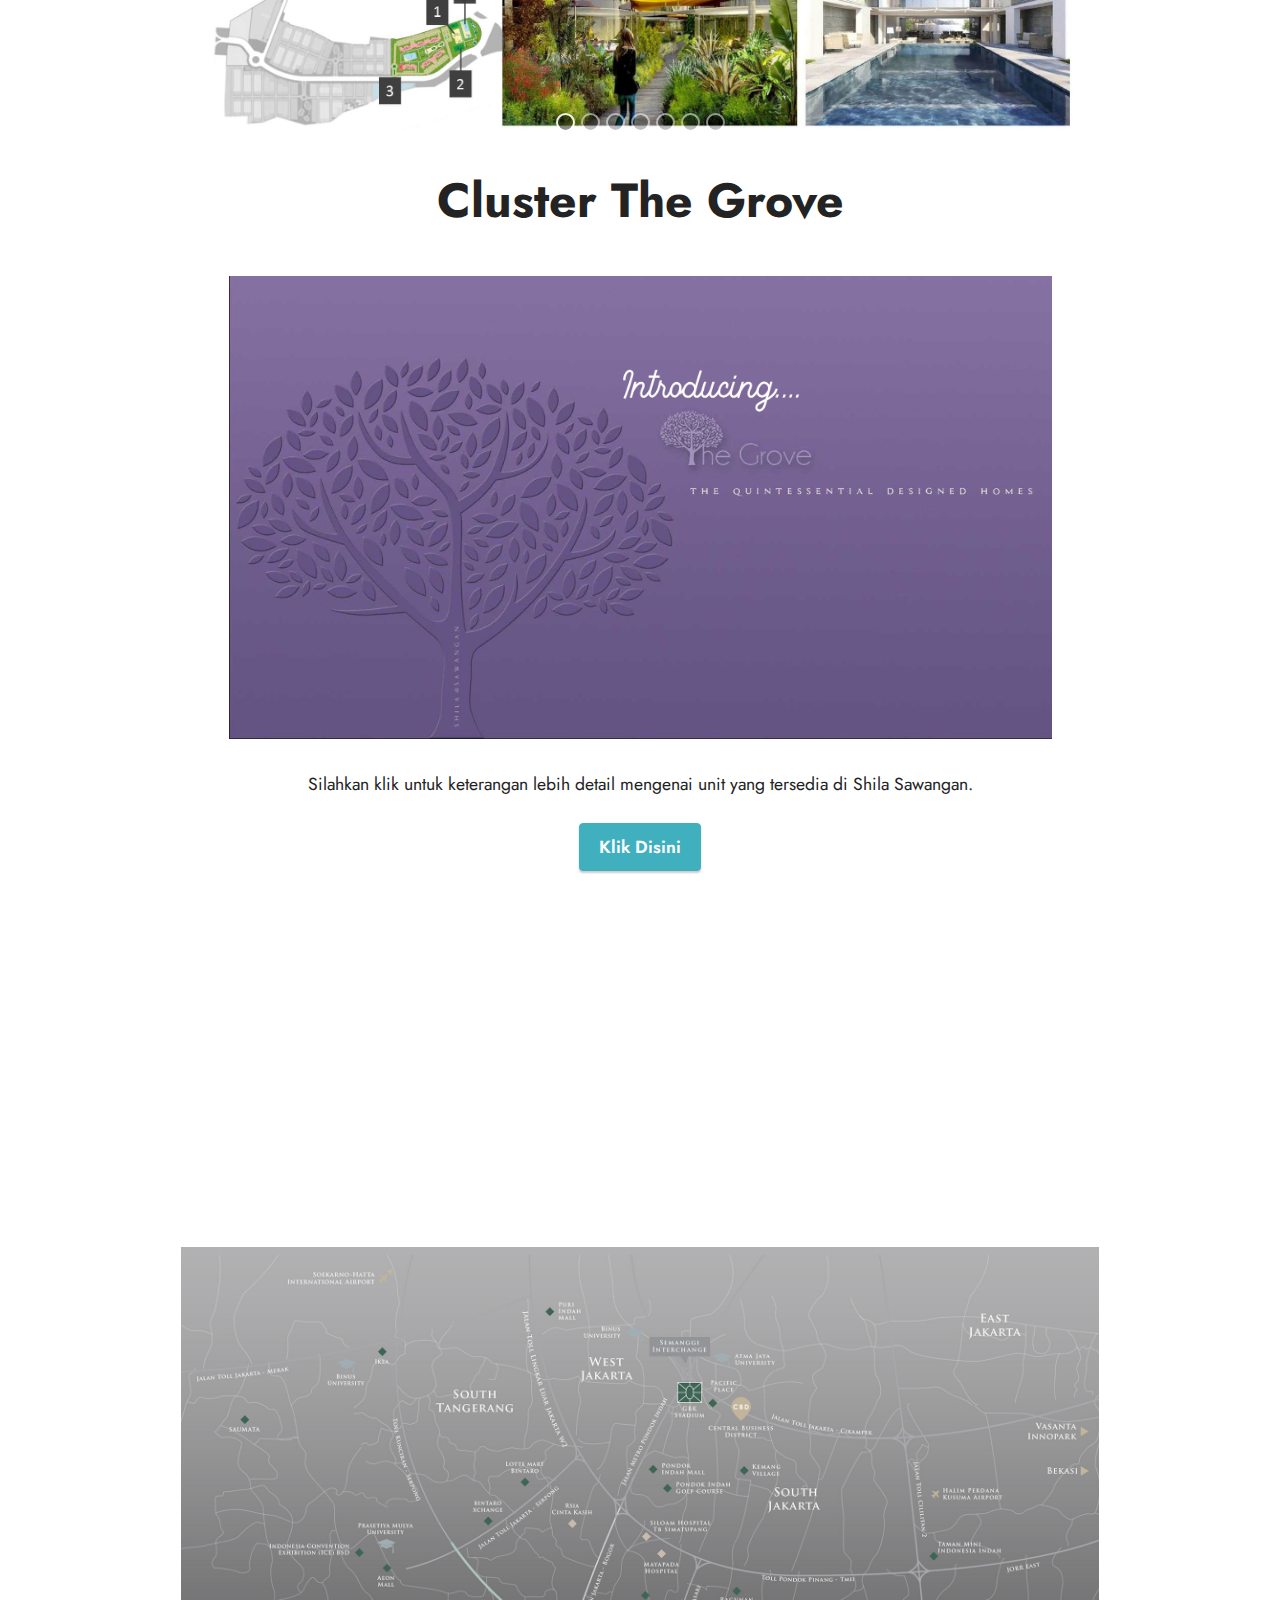
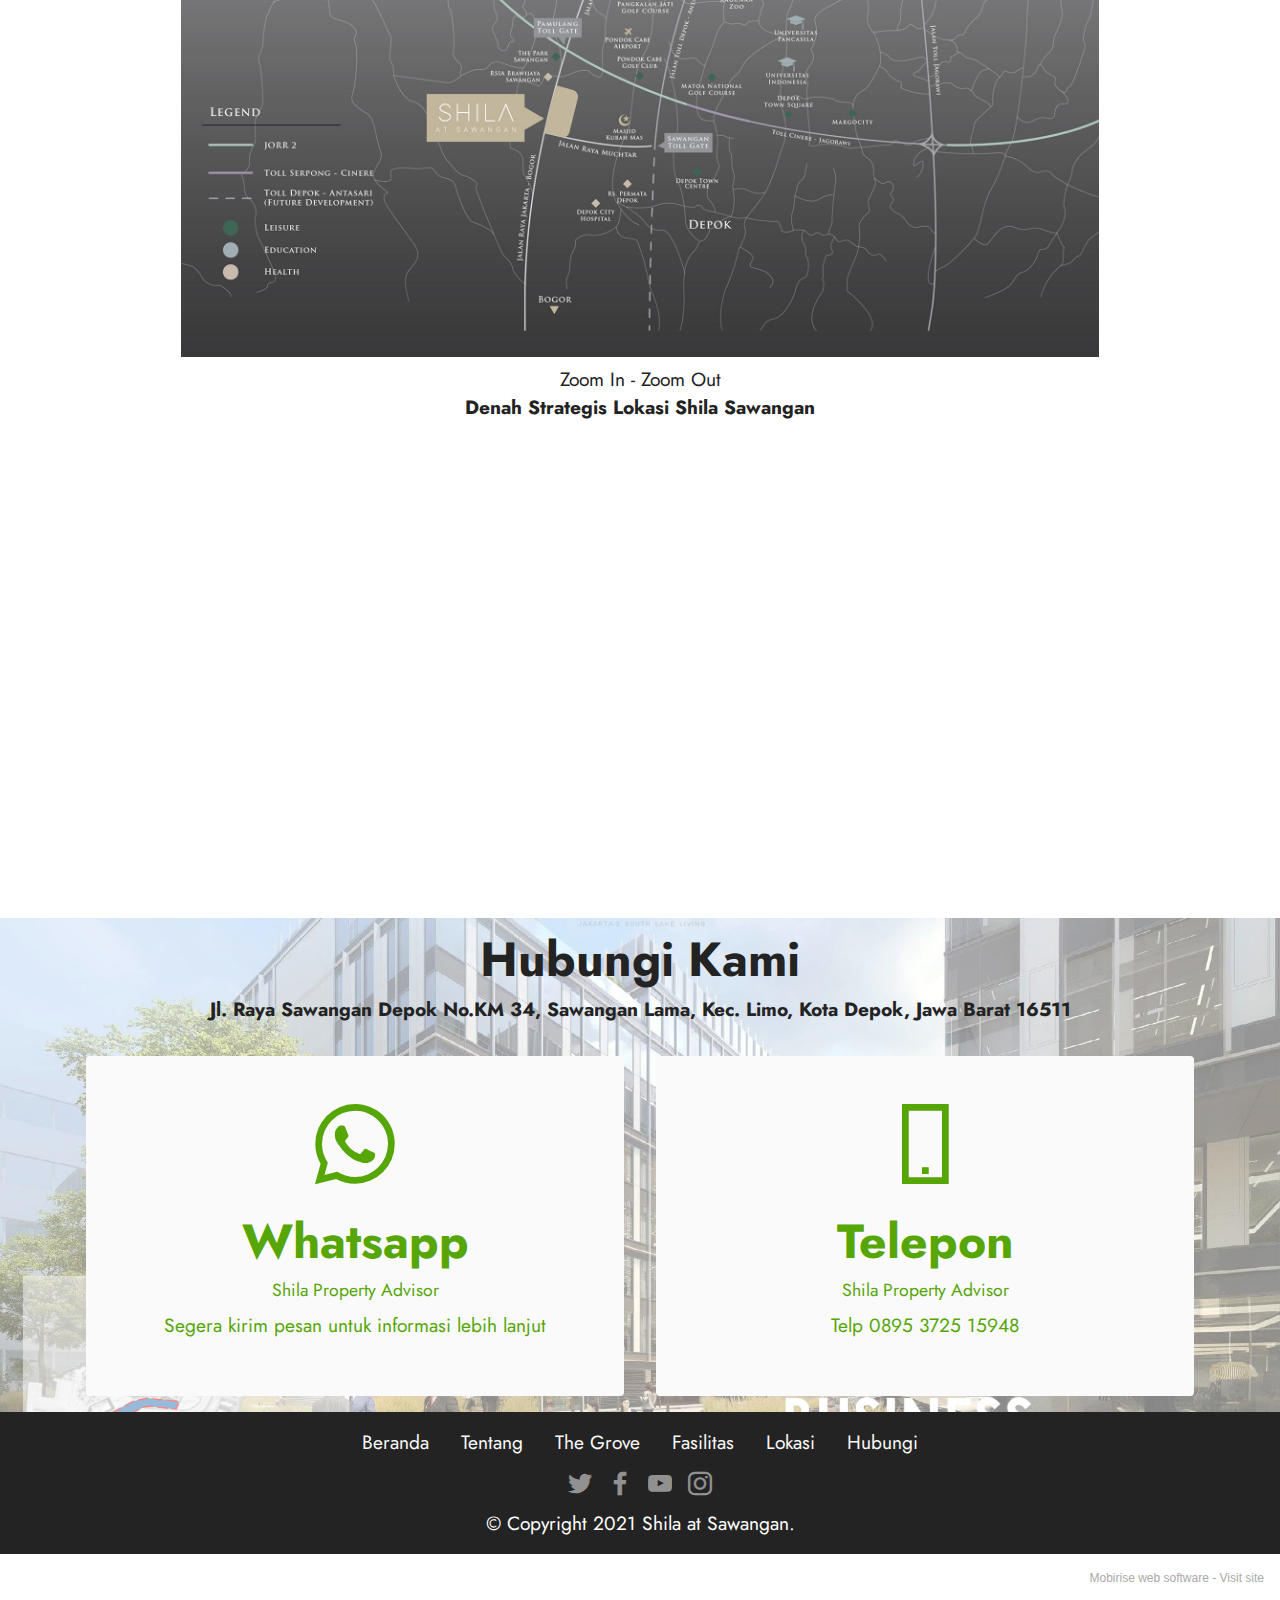
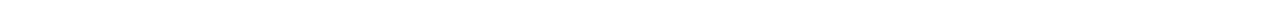
==== commit 8c00046a: "Final Request 3" ====
--- a/index.html
+++ b/index.html
@@ -61,12 +61,12 @@
                     <li class="nav-item"><a class="nav-link link text-white text-primary display-4" href="tentang.html">
                             Tentang</a></li>
                     <li class="nav-item dropdown"><a class="nav-link link text-white text-primary dropdown-toggle display-4" href="#" data-toggle="dropdown-submenu" aria-expanded="false">Cluster</a><div class="dropdown-menu"><a class="text-white text-primary dropdown-item display-4" href="grove.html" aria-expanded="false">The Grove (Available)</a><a class="text-white text-primary dropdown-item display-4" href="grove.html">The Forest (Sold Out)<br></a><a class="text-white text-primary dropdown-item display-4" href="#" aria-expanded="false">Southlake (Sold Out)</a><a class="text-white text-primary dropdown-item display-4" href="#" aria-expanded="false">The Tillia (Coming Soon)</a></div>
-                    </li><li class="nav-item"><a class="nav-link link text-white text-primary display-4" href="index.html#features13-g">Fasilitas</a></li><li class="nav-item"><a class="nav-link link text-white text-primary display-4" href="index.html#image3-x">Lokasi</a></li></ul>
+                    </li><li class="nav-item"><a class="nav-link link text-white text-primary display-4" href="index.html#features13-g">Fasilitas</a></li><li class="nav-item"><a class="nav-link link text-white text-primary display-4" href="index.html#image3-x">Lokasi</a></li><li class="nav-item"><a class="nav-link link text-white text-primary display-4" href="index.html#contacts1-1w">Hubungi</a></li></ul>
                 <div class="icons-menu">
-                    <a class="iconfont-wrapper" href="https://mobiri.se" target="_blank">
+                    <a class="iconfont-wrapper" href="https://facebook.com" target="_blank">
                         <span class="p-2 mbr-iconfont socicon-facebook socicon" style="color: rgb(250, 250, 250); fill: rgb(250, 250, 250);"></span>
                     </a>
-                    <a class="iconfont-wrapper" href="https://mobiri.se" target="_blank">
+                    <a class="iconfont-wrapper" href="https://instagram.com" target="_blank">
                         <span class="p-2 mbr-iconfont socicon-instagram socicon" style="color: rgb(250, 250, 250); fill: rgb(250, 250, 250);"></span>
                     </a>
                     
@@ -107,12 +107,12 @@
     <div class="container">
         <div class="row justify-content-center">
             <div class="col-12 col-md-12">
-                <div class="carousel slide" id="sGlnMeIA53" data-interval="5000">
+                <div class="carousel slide" id="sGluoJbhZ9" data-interval="5000">
                     
                     <ol class="carousel-indicators">
-                        <li data-slide-to="0" class="active" data-target="#sGlnMeIA53"></li>
-                        <li data-slide-to="1" data-target="#sGlnMeIA53"></li>
-                        <li data-slide-to="2" data-target="#sGlnMeIA53"></li><li data-slide-to="3" data-target="#sGlnMeIA53"></li><li data-slide-to="4" data-target="#sGlnMeIA53"></li><li data-slide-to="5" data-target="#sGlnMeIA53"></li><li data-slide-to="6" data-target="#sGlnMeIA53"></li><li data-slide-to="7" data-target="#sGlnMeIA53"></li><li data-slide-to="8" data-target="#sGlnMeIA53"></li><li data-slide-to="9" data-target="#sGlnMeIA53"></li><li data-slide-to="10" data-target="#sGlnMeIA53"></li><li data-slide-to="11" data-target="#sGlnMeIA53"></li>
+                        <li data-slide-to="0" class="active" data-target="#sGluoJbhZ9"></li>
+                        <li data-slide-to="1" data-target="#sGluoJbhZ9"></li>
+                        <li data-slide-to="2" data-target="#sGluoJbhZ9"></li><li data-slide-to="3" data-target="#sGluoJbhZ9"></li><li data-slide-to="4" data-target="#sGluoJbhZ9"></li><li data-slide-to="5" data-target="#sGluoJbhZ9"></li><li data-slide-to="6" data-target="#sGluoJbhZ9"></li><li data-slide-to="7" data-target="#sGluoJbhZ9"></li><li data-slide-to="8" data-target="#sGluoJbhZ9"></li><li data-slide-to="9" data-target="#sGluoJbhZ9"></li><li data-slide-to="10" data-target="#sGluoJbhZ9"></li><li data-slide-to="11" data-target="#sGluoJbhZ9"></li>
                     </ol>
                     <div class="carousel-inner">
                         <div class="carousel-item slider-image item active">
@@ -179,11 +179,11 @@
                             </div>
                         </div>
                     </div>
-                    <a class="carousel-control carousel-control-prev" role="button" data-slide="prev" href="#sGlnMeIA53">
+                    <a class="carousel-control carousel-control-prev" role="button" data-slide="prev" href="#sGluoJbhZ9">
                         <span class="mobi-mbri mobi-mbri-arrow-prev" aria-hidden="true"></span>
                         <span class="sr-only">Previous</span>
                     </a>
-                    <a class="carousel-control carousel-control-next" role="button" data-slide="next" href="#sGlnMeIA53">
+                    <a class="carousel-control carousel-control-next" role="button" data-slide="next" href="#sGluoJbhZ9">
                         <span class="mobi-mbri mobi-mbri-arrow-next" aria-hidden="true"></span>
                         <span class="sr-only">Next</span>
                     </a>
@@ -200,7 +200,7 @@
         
         <div class="row justify-content-center mt-4">
             <div class="col-lg-8 mx-auto mbr-form" data-form-type="formoid">
-                <form action="https://mobirise.eu/" method="POST" class="mbr-form form-with-styler mx-auto" data-form-title="Form Name"><input type="hidden" name="email" data-form-email="true" value="otwnE8OsbxXOkEdAnXiB0h48eKPC7ruWHqS1MXjxFqCfh5zGMfDzQ8L7/J/IRskdWYvxrwW+SRmGkhDEr0UUwiFSecRmk5kUJ91O5lbKVJ9rApFRHgX8SJ1J6ZvqqulJ">
+                <form action="https://mobirise.eu/" method="POST" class="mbr-form form-with-styler mx-auto" data-form-title="Form Name"><input type="hidden" name="email" data-form-email="true" value="VvQaBIOBUfyDoqc1zh+hvP4qkY5CjhHfyADIBpDmKVL+LAWYEOjXJlqSEwefYamB85YSyEeHzIBps7c9hNGaAwiIDtaLLstbSvEWQq9XyKlr6z0C7KWD7q1piP5a7WeO">
                     <p class="mbr-text mbr-fonts-style align-center mb-4 display-7">Silahkan isi form dibawah ini, <br>Marketing kami akan segera menghubungi Anda.&nbsp;<br></p>
                     <div class="row">
                         <div hidden="hidden" data-form-alert="" class="alert alert-success col-12">Thanks for filling
@@ -263,9 +263,9 @@
         <div class="row justify-content-center">
             <div class="col-12 col-lg-10">
                 <div class="image-wrapper">
-                    <img src="assets/images/project-plan-1.jpg" alt="Mobirise">
-                    <p class="mbr-description mbr-fonts-style mt-2 align-center display-4">
-                        KEYPLAN SHILA AT SAWANGAN</p>
+                    <img src="assets/images/keyplan-4.jpg" alt="Mix Used Development">
+                    <p class="mbr-description mbr-fonts-style mt-2 align-center display-4"><strong>
+                        MIX USED DEVELOPMENT</strong><br>Hunian yang terintegrasi dengan beragam fasilitas Outdoor, seperti perkantoran, pasar modern, sport club, kolam renang, jogging track dan lain sebagainya, dalam wilayah shila yang memiliki luas 102 hektar.<strong><br></strong></p>
                 </div>
             </div>
         </div>
@@ -283,6 +283,24 @@
     </div>
 </section>
 
+<section class="image3 cid-sGlsDEzad4" id="image3-1x">
+    
+
+    
+
+    <div class="container">
+        <div class="row justify-content-center">
+            <div class="col-12 col-lg-10">
+                <div class="image-wrapper">
+                    <img src="assets/images/drone-2.jpeg" alt="Kawasan Hijau">
+                    <p class="mbr-description mbr-fonts-style mt-2 align-center display-4"><strong>
+                        KAWASAN HIJAU YANG LUAS</strong><br>Kawasan terasri dan modern terlengkap di Selatan Jakarta. 60% area penghijauan nya seluas 61,2 hektar dari keseluruhan kawasan Shila seluas 102 hektar. Hal ini mendukung kegiatan yang akan berlangsung untuk beragam aktifitas diluar ruangan, kenyamanan didalam hunian serta melestarikan lingkungan alam untuk generasi mendatang.<strong><br></strong></p>
+                </div>
+            </div>
+        </div>
+    </div>
+</section>
+
 <section class="slider2 cid-sv3iftG4kn" id="slider2-9">
     
 
@@ -290,12 +308,12 @@
     <div class="container-fluid">
         <div class="row justify-content-center">
             <div class="col-12 col-md-10 col-lg-12">
-                <div class="carousel slide" id="sGlnMihibm" data-ride="carousel" data-interval="3000">
+                <div class="carousel slide" id="sGluoSvwzY" data-ride="carousel" data-interval="3000">
                     
                     <ol class="carousel-indicators">
-                        <li data-slide-to="0" class="active" data-target="#sGlnMihibm"></li>
-                        <li data-slide-to="1" data-target="#sGlnMihibm"></li>
-                        <li data-slide-to="2" data-target="#sGlnMihibm"></li><li data-slide-to="3" data-target="#sGlnMihibm"></li><li data-slide-to="4" data-target="#sGlnMihibm"></li><li data-slide-to="5" data-target="#sGlnMihibm"></li><li data-slide-to="6" data-target="#sGlnMihibm"></li>
+                        <li data-slide-to="0" class="active" data-target="#sGluoSvwzY"></li>
+                        <li data-slide-to="1" data-target="#sGluoSvwzY"></li>
+                        <li data-slide-to="2" data-target="#sGluoSvwzY"></li><li data-slide-to="3" data-target="#sGluoSvwzY"></li><li data-slide-to="4" data-target="#sGluoSvwzY"></li><li data-slide-to="5" data-target="#sGluoSvwzY"></li><li data-slide-to="6" data-target="#sGluoSvwzY"></li>
                     </ol>
                     <div class="carousel-inner">
                         <div class="carousel-item slider-image item active">
@@ -337,11 +355,11 @@
                             </div>
                         </div>
                     </div>
-                    <a class="carousel-control carousel-control-prev" role="button" data-slide="prev" href="#sGlnMihibm">
+                    <a class="carousel-control carousel-control-prev" role="button" data-slide="prev" href="#sGluoSvwzY">
                         <span class="mobi-mbri mobi-mbri-arrow-prev" aria-hidden="true"></span>
                         <span class="sr-only">Previous</span>
                     </a>
-                    <a class="carousel-control carousel-control-next" role="button" data-slide="next" href="#sGlnMihibm">
+                    <a class="carousel-control carousel-control-next" role="button" data-slide="next" href="#sGluoSvwzY">
                         <span class="mobi-mbri mobi-mbri-arrow-next" aria-hidden="true"></span>
                         <span class="sr-only">Next</span>
                     </a>
@@ -422,12 +440,12 @@
     <div class="container">
         <div class="row justify-content-center">
             <div class="col-12 col-md-10">
-                <div class="carousel slide" id="sGlnMkMavw" data-ride="carousel" data-interval="3000">
+                <div class="carousel slide" id="sGluoUJgZl" data-ride="carousel" data-interval="3000">
                     
                     <ol class="carousel-indicators">
-                        <li data-slide-to="0" class="active" data-target="#sGlnMkMavw"></li>
-                        <li data-slide-to="1" data-target="#sGlnMkMavw"></li>
-                        <li data-slide-to="2" data-target="#sGlnMkMavw"></li><li data-slide-to="3" data-target="#sGlnMkMavw"></li><li data-slide-to="4" data-target="#sGlnMkMavw"></li><li data-slide-to="5" data-target="#sGlnMkMavw"></li><li data-slide-to="6" data-target="#sGlnMkMavw"></li>
+                        <li data-slide-to="0" class="active" data-target="#sGluoUJgZl"></li>
+                        <li data-slide-to="1" data-target="#sGluoUJgZl"></li>
+                        <li data-slide-to="2" data-target="#sGluoUJgZl"></li><li data-slide-to="3" data-target="#sGluoUJgZl"></li><li data-slide-to="4" data-target="#sGluoUJgZl"></li><li data-slide-to="5" data-target="#sGluoUJgZl"></li><li data-slide-to="6" data-target="#sGluoUJgZl"></li>
                     </ol>
                     <div class="carousel-inner">
                         <div class="carousel-item slider-image item active">
@@ -469,11 +487,11 @@
                             </div>
                         </div>
                     </div>
-                    <a class="carousel-control carousel-control-prev" role="button" data-slide="prev" href="#sGlnMkMavw">
+                    <a class="carousel-control carousel-control-prev" role="button" data-slide="prev" href="#sGluoUJgZl">
                         <span class="mobi-mbri mobi-mbri-arrow-prev" aria-hidden="true"></span>
                         <span class="sr-only">Previous</span>
                     </a>
-                    <a class="carousel-control carousel-control-next" role="button" data-slide="next" href="#sGlnMkMavw">
+                    <a class="carousel-control carousel-control-next" role="button" data-slide="next" href="#sGluoUJgZl">
                         <span class="mobi-mbri mobi-mbri-arrow-next" aria-hidden="true"></span>
                         <span class="sr-only">Next</span>
                     </a>
@@ -512,7 +530,7 @@
                 </div>
                 
                 <p class="mbr-text mbr-fonts-style display-4">Silahkan klik untuk keterangan lebih detail mengenai unit yang tersedia di Shila Sawangan.</p>
-                <div class="mbr-section-btn mt-3"><a class="btn btn-primary display-4" href="grove.html">Klik Disini</a></div>
+                <div class="mbr-section-btn mt-3"><a class="btn btn-success display-4" href="grove.html">Klik Disini</a></div>
             </div>
         </div>
     </div>
@@ -546,8 +564,7 @@
             <div class="col-12 col-lg-10">
                 <div class="image-wrapper">
                     <img src="assets/images/map-1.jpg" alt="Mobirise">
-                    <p class="mbr-description mbr-fonts-style mt-2 align-center display-7"><strong>
-                        Denah Strategis Lokasi Shila Sawangan</strong><br></p>
+                    <p class="mbr-description mbr-fonts-style mt-2 align-center display-7"><strong></strong>Zoom In - Zoom Out<br><strong>Denah Strategis Lokasi Shila Sawangan</strong><br></p>
                 </div>
             </div>
         </div>
@@ -573,7 +590,7 @@
         <div class="mbr-section-head">
             <h3 class="mbr-section-title mbr-fonts-style align-center mb-0 display-2">
                 <strong>Hubungi Kami</strong></h3>
-            <h4 class="mbr-section-subtitle mbr-fonts-style align-center mb-0 mt-2 display-7">Jl. Raya Sawangan Depok No.KM 34, Sawangan Lama, Kec. Limo, Kota Depok, Jawa Barat 16511</h4>
+            <h4 class="mbr-section-subtitle mbr-fonts-style align-center mb-0 mt-2 display-7"><strong>Jl. Raya Sawangan Depok No.KM 34, Sawangan Lama, Kec. Limo, Kota Depok, Jawa Barat 16511</strong></h4>
         </div>
         <div class="row justify-content-center mt-4">
             <div class="card col-12 col-lg-6">
@@ -600,7 +617,7 @@
                         <p class="mbr-text mbr-fonts-style mb-2 display-4">
                             <a href="tel:+62895372515948" class="text-primary">Shila Property Advisor</a></p>
                         <h5 class="link mbr-black mbr-fonts-style display-7">
-                            <a href="tel:+62895372515948" class="text-primary"></a><a href="tel:+62895372515948" class="text-primary">Telp 0895 3725 1</a>5948</h5>
+                            <a href="tel:+62895372515948" class="text-primary"></a><a href="tel:+62895372515948" class="text-primary">Telp 0895 3725 15948</a></h5>
                     </div>
                 </div>
             </div>
@@ -625,7 +642,7 @@
                     
                 <li class="foot-menu-item mbr-fonts-style display-7">
                         <a class="text-white text-primary" href="index.html#top" target="_blank">Beranda
-                    </a></li><li class="foot-menu-item mbr-fonts-style display-7"><a href="tentang.html" class="text-white text-primary">Tentang</a></li><li class="foot-menu-item mbr-fonts-style display-7"><a href="grove.html" class="text-white">The Grove</a></li><li class="foot-menu-item mbr-fonts-style display-7"><a href="index.html#features13-g" class="text-white text-primary">Fasilitas</a></li><li class="foot-menu-item mbr-fonts-style display-7"><a href="index.html#image3-x" class="text-white text-primary">Lokasi</a></li></ul>
+                    </a></li><li class="foot-menu-item mbr-fonts-style display-7"><a href="tentang.html" class="text-white text-primary">Tentang</a></li><li class="foot-menu-item mbr-fonts-style display-7"><a href="grove.html" class="text-white">The Grove</a></li><li class="foot-menu-item mbr-fonts-style display-7"><a href="index.html#features13-g" class="text-white text-primary">Fasilitas</a></li><li class="foot-menu-item mbr-fonts-style display-7"><a href="index.html#image3-x" class="text-white text-primary">Lokasi</a></li><li class="foot-menu-item mbr-fonts-style display-7"><a href="index.html#contacts1-1w" class="text-white text-primary">Hubungi</a></li></ul>
             </div>
             <div class="row social-row">
                 <div class="social-list align-right pb-2">
@@ -636,20 +653,20 @@
                     
                     
                 <div class="soc-item">
-                        <a href="https://twitter.com/mobirise" target="_blank">
-                            <span class="socicon-twitter socicon mbr-iconfont mbr-iconfont-social"></span>
+                        <a href="https://twitter.com" target="_blank">
+                            <span class="mbr-iconfont mbr-iconfont-social socicon-twitter socicon"></span>
                         </a>
                     </div><div class="soc-item">
-                        <a href="https://www.facebook.com/pages/Mobirise/1616226671953247" target="_blank">
-                            <span class="socicon-facebook socicon mbr-iconfont mbr-iconfont-social"></span>
+                        <a href="https://www.facebook.com" target="_blank">
+                            <span class="mbr-iconfont mbr-iconfont-social socicon-facebook socicon"></span>
                         </a>
                     </div><div class="soc-item">
-                        <a href="https://www.youtube.com/c/mobirise" target="_blank">
-                            <span class="socicon-youtube socicon mbr-iconfont mbr-iconfont-social"></span>
+                        <a href="https://www.youtube.com" target="_blank">
+                            <span class="mbr-iconfont mbr-iconfont-social socicon-youtube socicon"></span>
                         </a>
                     </div><div class="soc-item">
-                        <a href="https://instagram.com/mobirise" target="_blank">
-                            <span class="socicon-instagram socicon mbr-iconfont mbr-iconfont-social"></span>
+                        <a href="https://instagram.com" target="_blank">
+                            <span class="mbr-iconfont mbr-iconfont-social socicon-instagram socicon"></span>
                         </a>
                     </div></div>
             </div>
@@ -659,7 +676,7 @@
             </div>
         </div>
     </div>
-</section><section style="background-color: #fff; font-family: -apple-system, BlinkMacSystemFont, 'Segoe UI', 'Roboto', 'Helvetica Neue', Arial, sans-serif; color:#aaa; font-size:12px; padding: 0; align-items: center; display: flex;"><a href="https://mobirise.site/k" style="flex: 1 1; height: 3rem; padding-left: 1rem;"></a><p style="flex: 0 0 auto; margin:0; padding-right:1rem;">Made with Mobirise <a href="https://mobirise.site/j" style="color:#aaa;">web</a> creator</p></section><script src="assets/web/assets/jquery/jquery.min.js"></script>  <script src="assets/popper/popper.min.js"></script>  <script src="assets/tether/tether.min.js"></script>  <script src="assets/bootstrap/js/bootstrap.min.js"></script>  <script src="assets/smoothscroll/smooth-scroll.js"></script>  <script src="assets/dropdown/js/nav-dropdown.js"></script>  <script src="assets/dropdown/js/navbar-dropdown.js"></script>  <script src="assets/touchswipe/jquery.touch-swipe.min.js"></script>  <script src="assets/formstyler/jquery.formstyler.js"></script>  <script src="assets/formstyler/jquery.formstyler.min.js"></script>  <script src="assets/datepicker/jquery.datetimepicker.full.js"></script>  <script src="assets/playervimeo/vimeo_player.js"></script>  <script src="assets/theme/js/script.js"></script>  <script src="assets/formoid/formoid.min.js"></script>  
+</section><section style="background-color: #fff; font-family: -apple-system, BlinkMacSystemFont, 'Segoe UI', 'Roboto', 'Helvetica Neue', Arial, sans-serif; color:#aaa; font-size:12px; padding: 0; align-items: center; display: flex;"><a href="https://mobirise.site/j" style="flex: 1 1; height: 3rem; padding-left: 1rem;"></a><p style="flex: 0 0 auto; margin:0; padding-right:1rem;">Mobirise web software - <a href="https://mobirise.site/o" style="color:#aaa;">Visit site</a></p></section><script src="assets/web/assets/jquery/jquery.min.js"></script>  <script src="assets/popper/popper.min.js"></script>  <script src="assets/tether/tether.min.js"></script>  <script src="assets/bootstrap/js/bootstrap.min.js"></script>  <script src="assets/smoothscroll/smooth-scroll.js"></script>  <script src="assets/dropdown/js/nav-dropdown.js"></script>  <script src="assets/dropdown/js/navbar-dropdown.js"></script>  <script src="assets/touchswipe/jquery.touch-swipe.min.js"></script>  <script src="assets/formstyler/jquery.formstyler.js"></script>  <script src="assets/formstyler/jquery.formstyler.min.js"></script>  <script src="assets/datepicker/jquery.datetimepicker.full.js"></script>  <script src="assets/playervimeo/vimeo_player.js"></script>  <script src="assets/theme/js/script.js"></script>  <script src="assets/formoid/formoid.min.js"></script>  
   
   
 </body>
--- a/assets/mobirise/css/mbr-additional.css
+++ b/assets/mobirise/css/mbr-additional.css
@@ -3013,6 +3013,22 @@
   padding-bottom: 0rem;
   background-color: #ffffff;
 }
+.cid-sGlsDEzad4 {
+  padding-top: 1rem;
+  padding-bottom: 1rem;
+  background-color: #ffffff;
+}
+@media (max-width: 991px) {
+  .cid-sGlsDEzad4 .image-wrapper {
+    margin-bottom: 1rem;
+  }
+}
+.cid-sGlsDEzad4 .row {
+  flex-direction: row-reverse;
+}
+.cid-sGlsDEzad4 img {
+  width: 100%;
+}
 .cid-sv3iftG4kn {
   padding-top: 0rem;
   padding-bottom: 0rem;
--- a/assets/mobirise/css/mbr-additional.css
+++ b/assets/mobirise/css/mbr-additional.css
@@ -3013,6 +3013,22 @@
   padding-bottom: 0rem;
   background-color: #ffffff;
 }
+.cid-sGlsDEzad4 {
+  padding-top: 1rem;
+  padding-bottom: 1rem;
+  background-color: #ffffff;
+}
+@media (max-width: 991px) {
+  .cid-sGlsDEzad4 .image-wrapper {
+    margin-bottom: 1rem;
+  }
+}
+.cid-sGlsDEzad4 .row {
+  flex-direction: row-reverse;
+}
+.cid-sGlsDEzad4 img {
+  width: 100%;
+}
 .cid-sv3iftG4kn {
   padding-top: 0rem;
   padding-bottom: 0rem;
